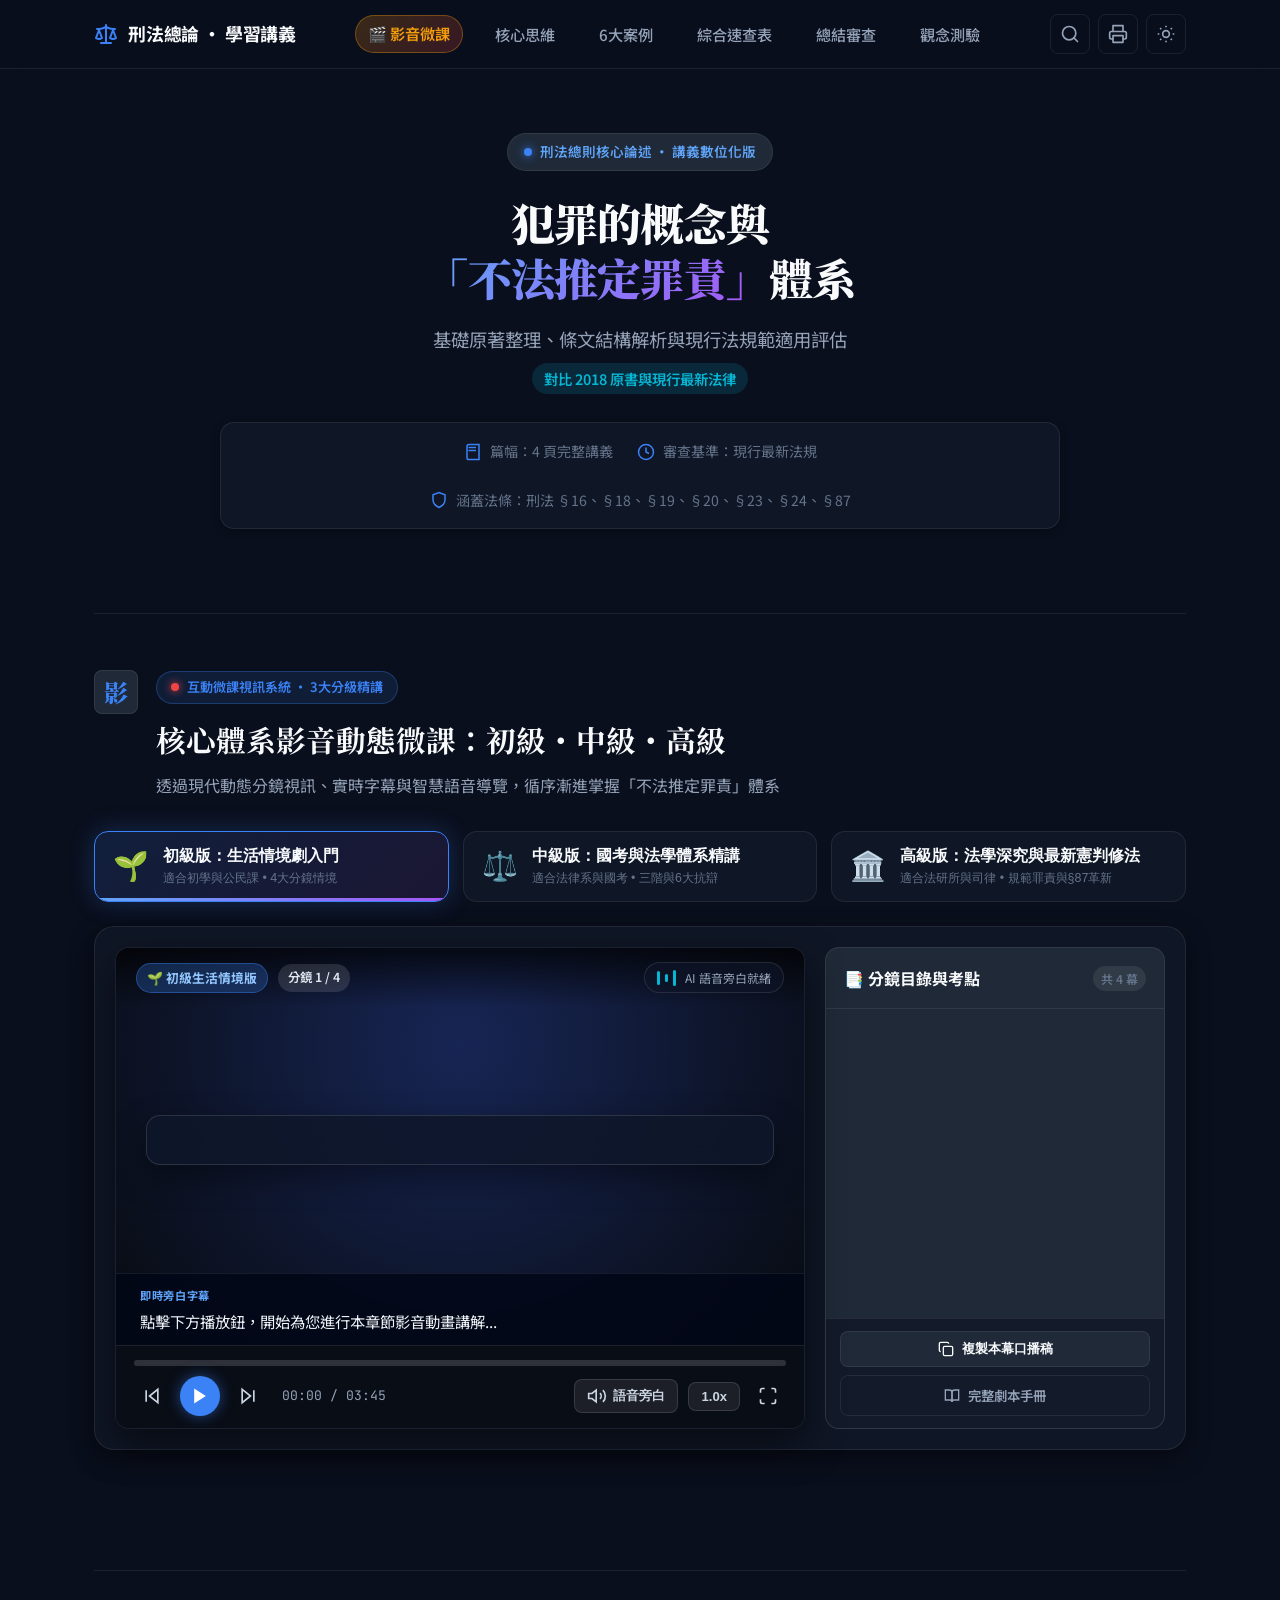
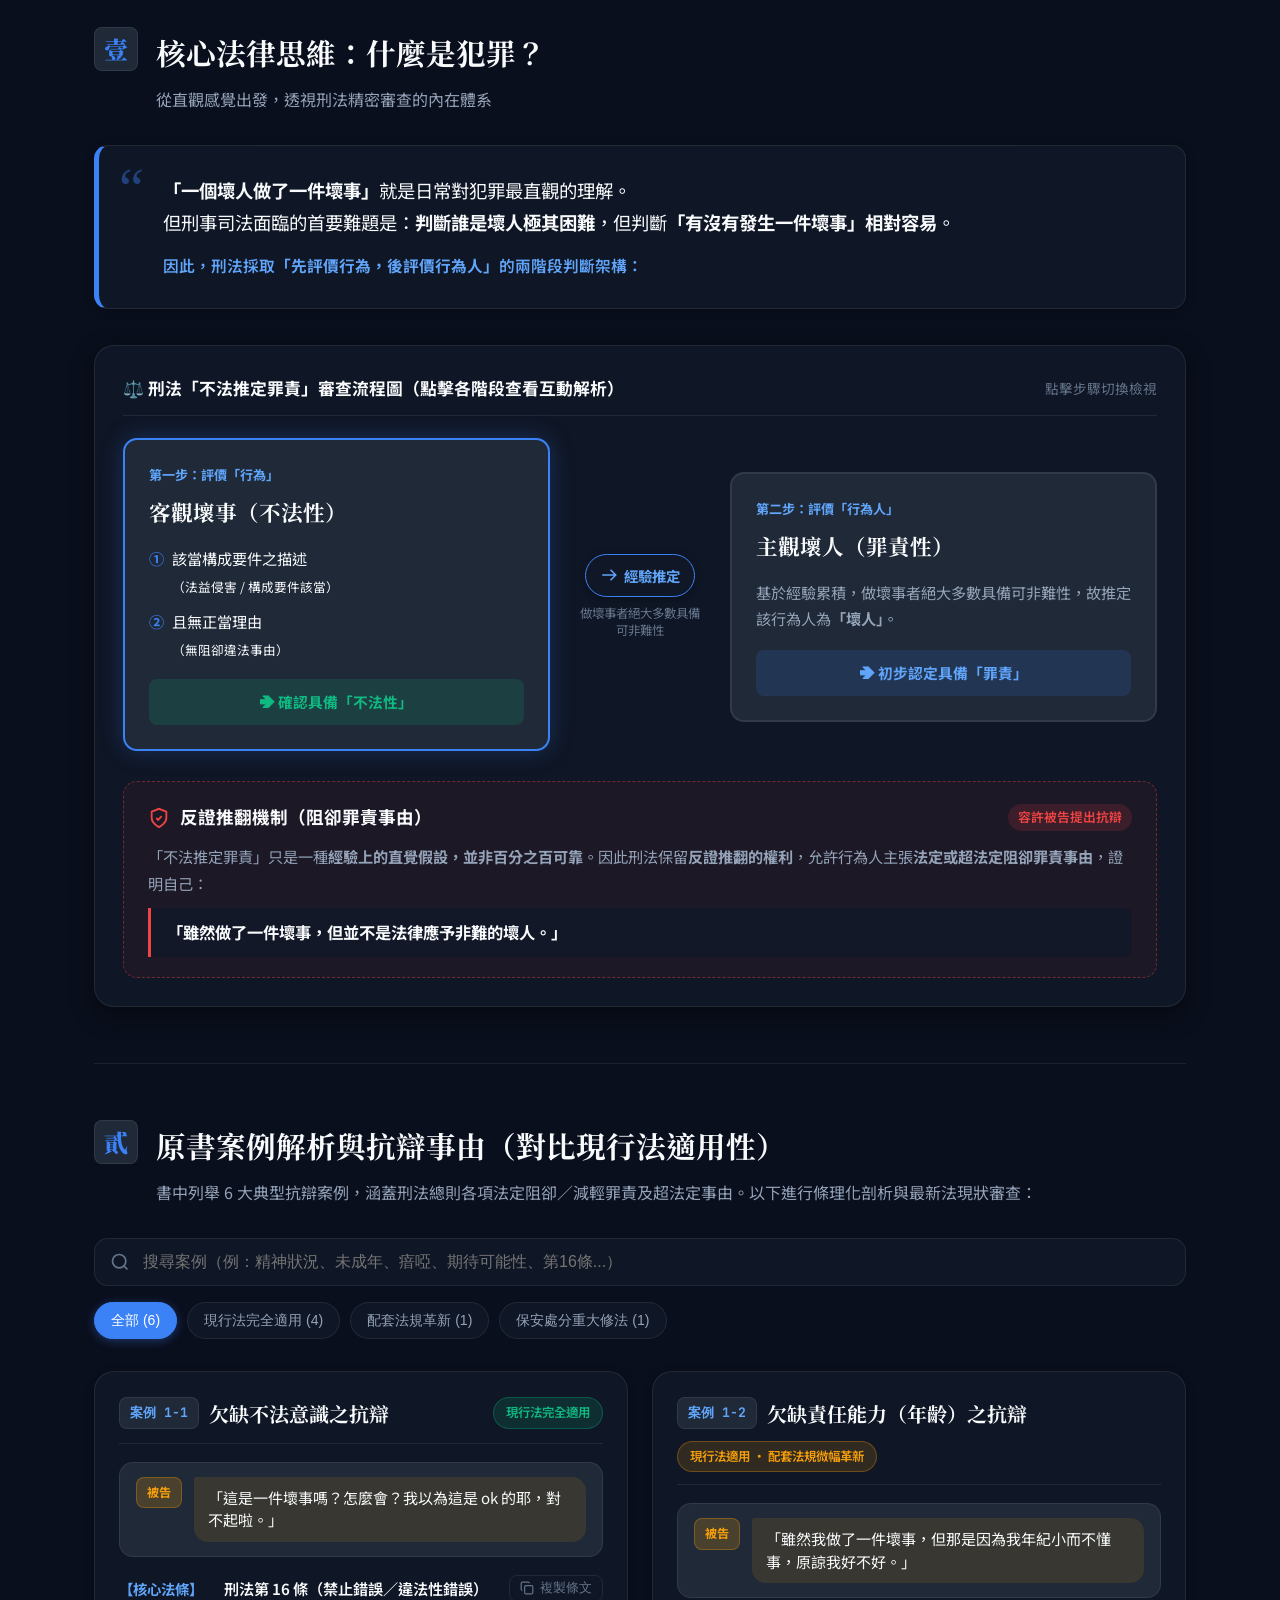
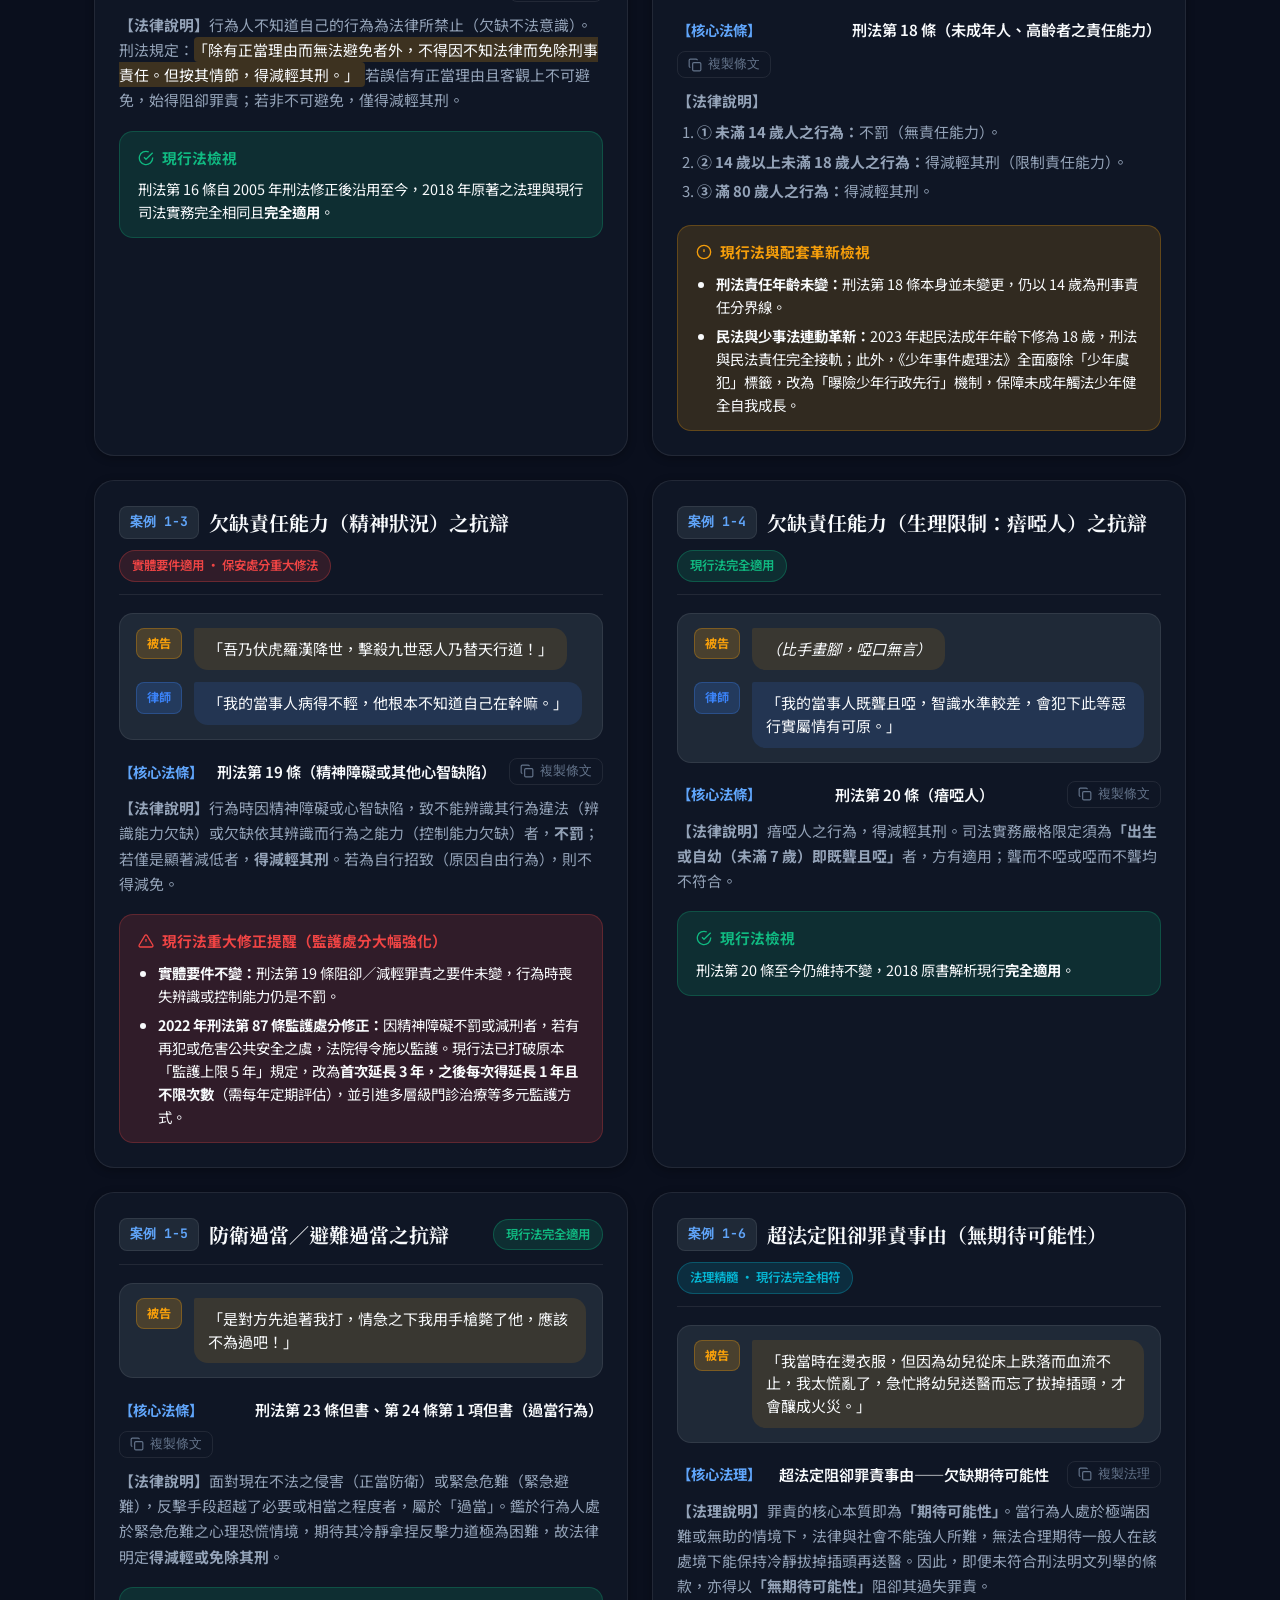
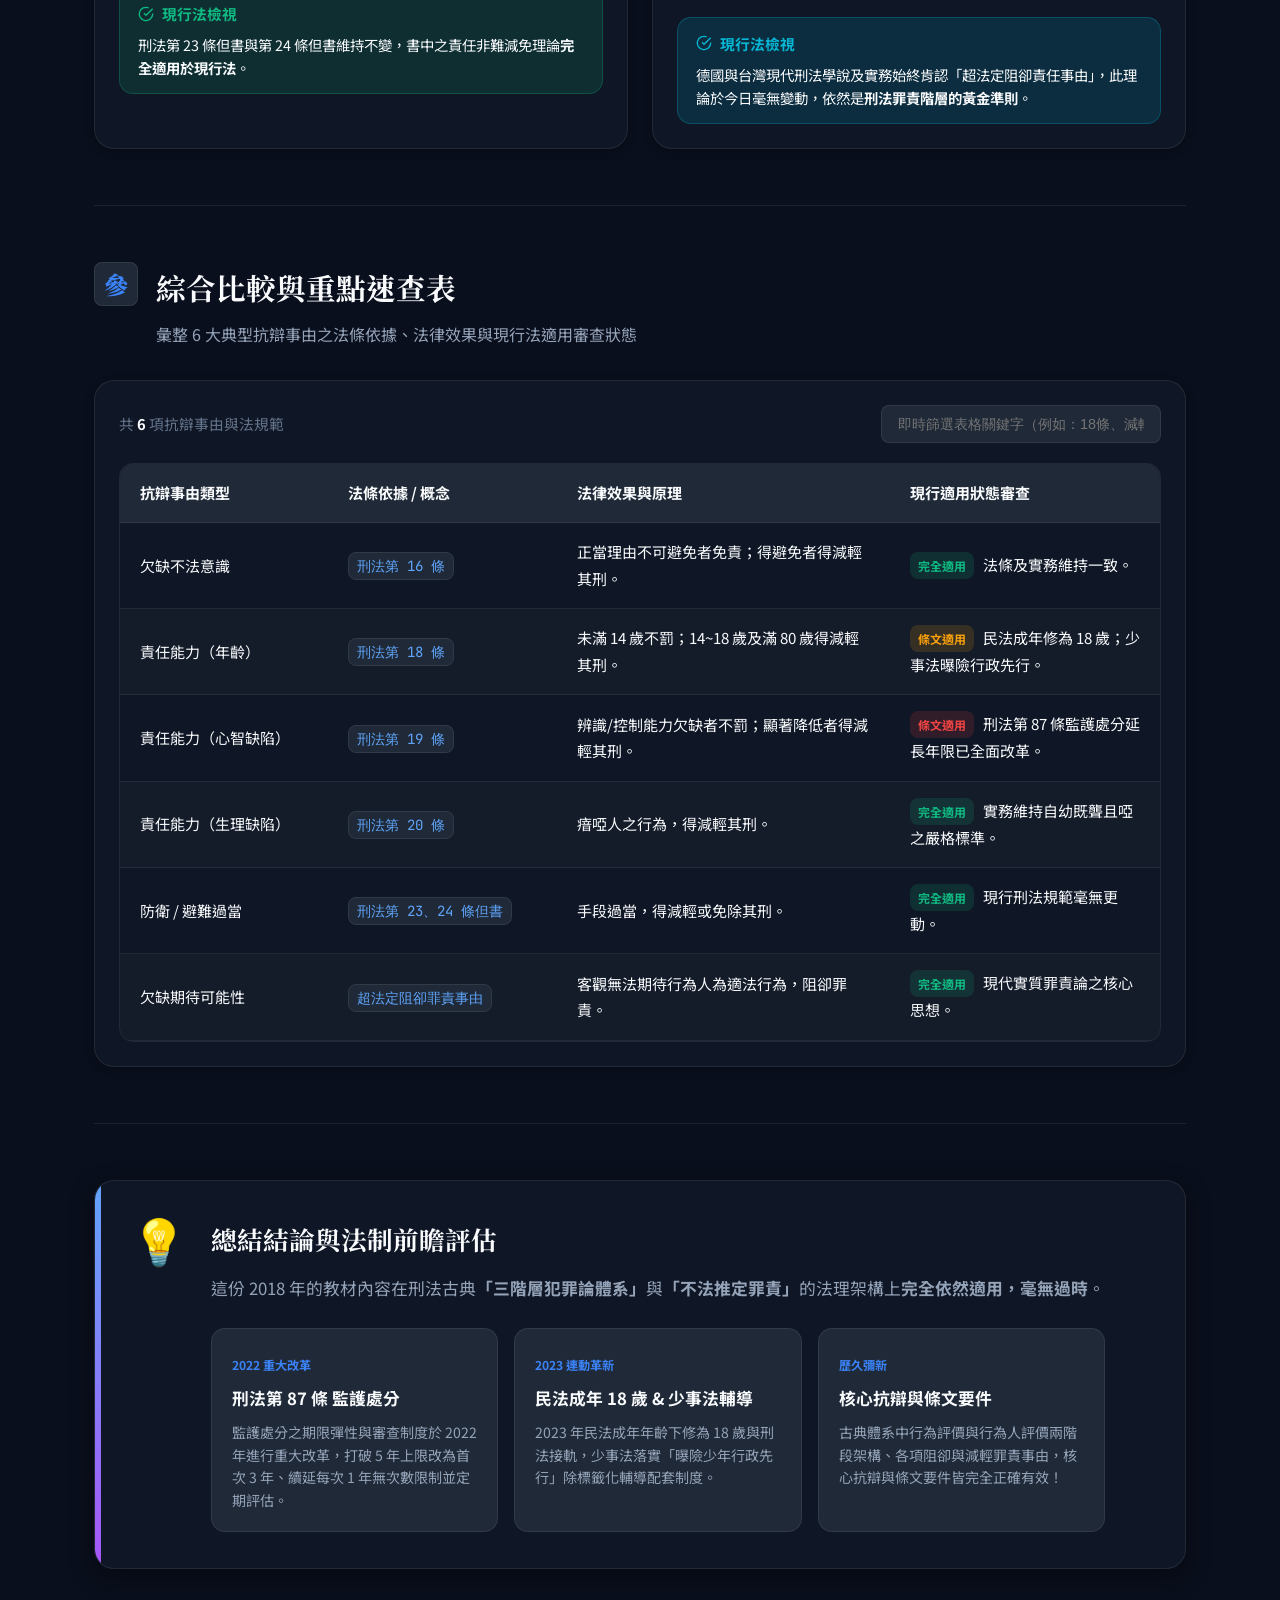
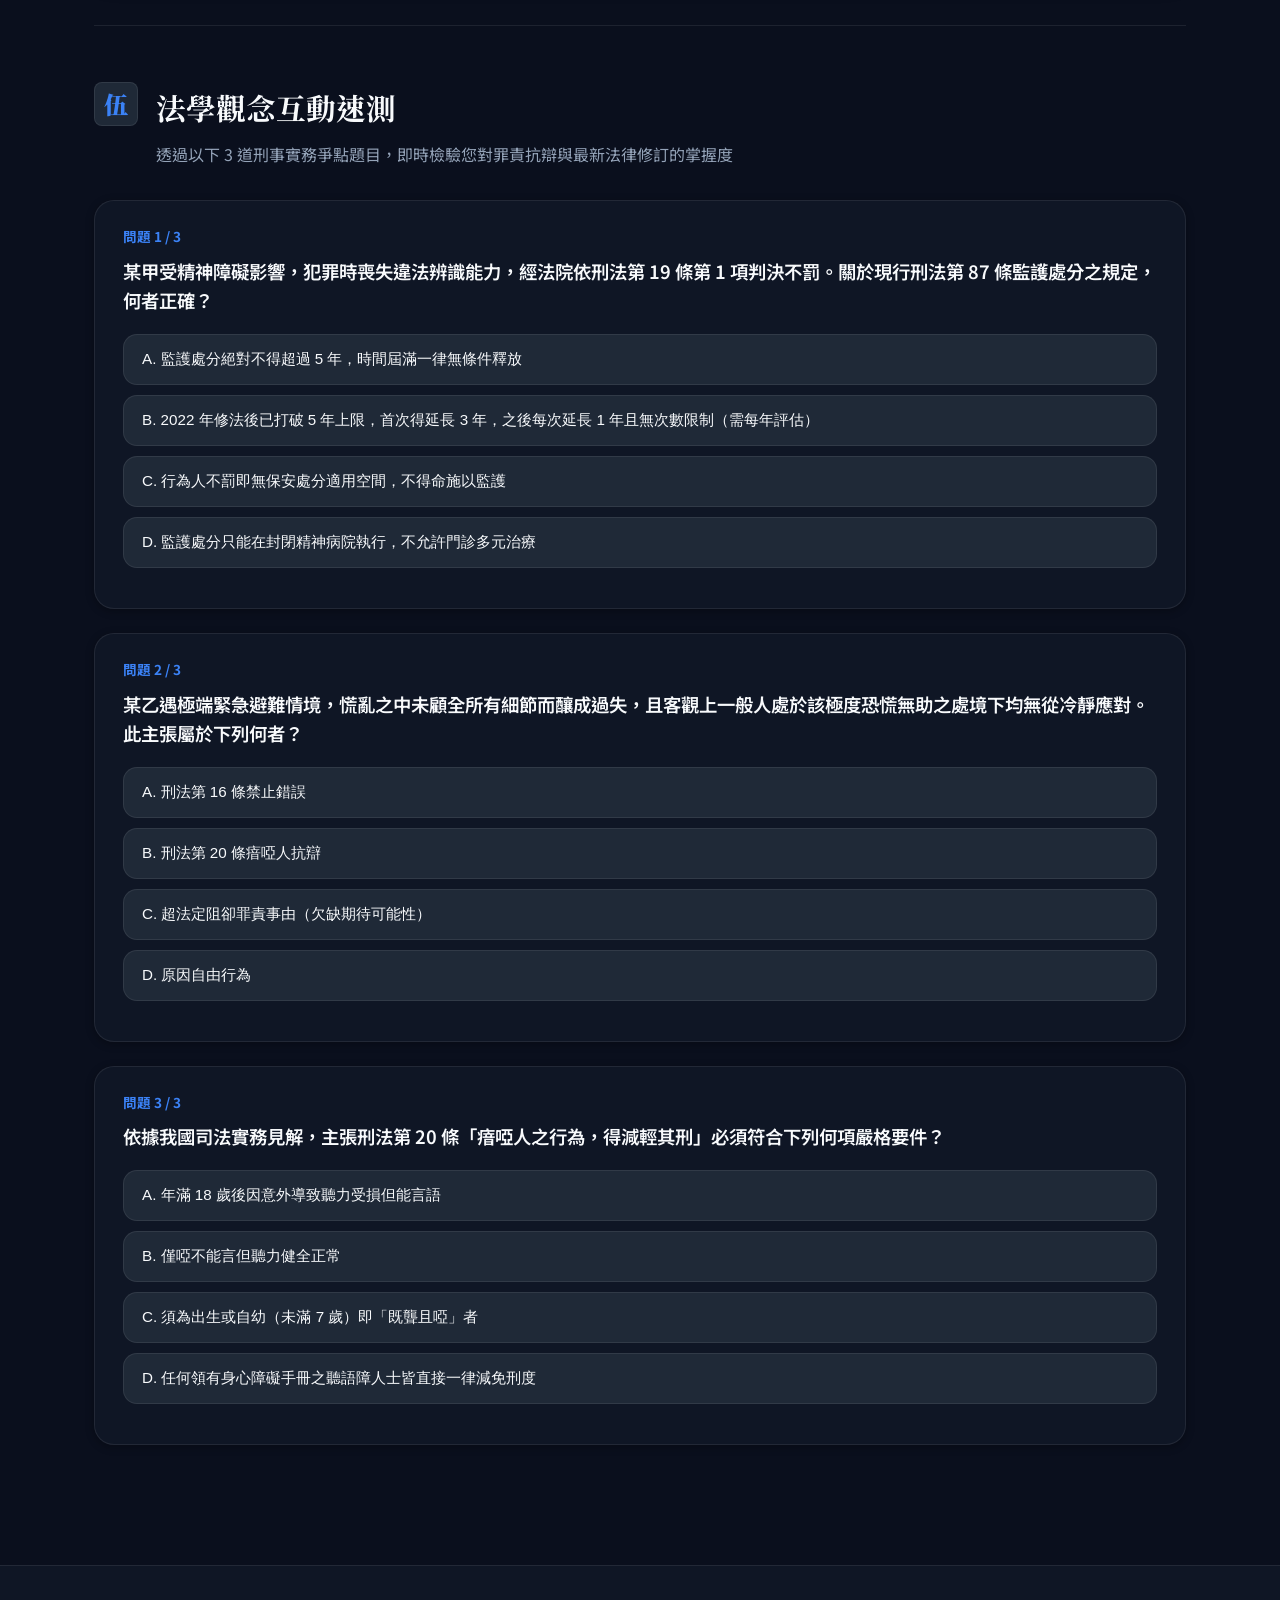
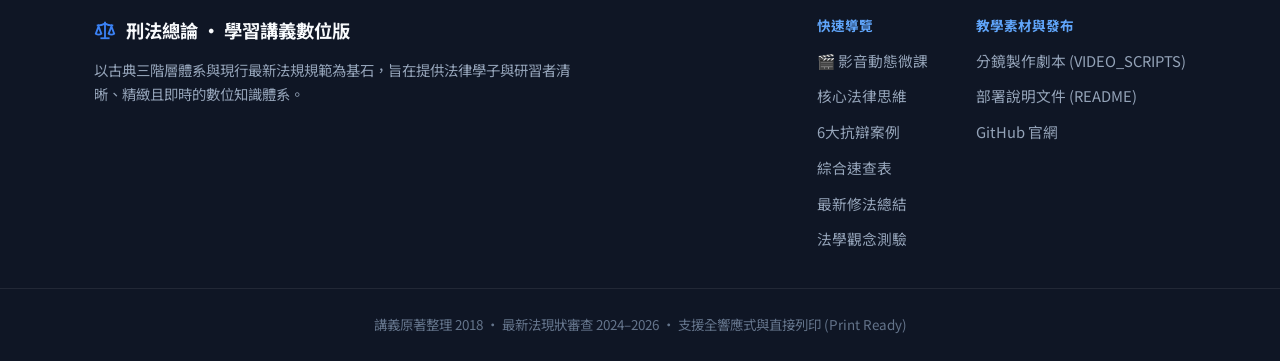
==== index.html @ 66f09d12 "v0.1.0" ====
<!DOCTYPE html>
<html lang="zh-TW" data-theme="dark">
<head>
  <meta charset="UTF-8">
  <meta name="viewport" content="width=device-width, initial-scale=1.0">
  <title>刑法總論 • 學習講義｜犯罪概念與「不法推定罪責」體系</title>
  <meta name="description" content="刑法總論學習講義：深入解析犯罪概念與「不法推定罪責」兩階段判斷體系、6大抗辯事由實例解析、刑法第16條至第20條條文剖析與2022-2023現行法最新改革檢視。">
  
  <!-- Google Fonts: Noto Serif TC (權威法學襯線) & Noto Sans TC (現代無襯線) & JetBrains Mono -->
  <link rel="preconnect" href="https://fonts.googleapis.com">
  <link rel="preconnect" href="https://fonts.gstatic.com" crossorigin>
  <link href="https://fonts.googleapis.com/css2?family=JetBrains+Mono:wght@400;600&family=Noto+Sans+TC:wght@300;400;500;600;700&family=Noto+Serif+TC:wght@600;700;900&display=swap" rel="stylesheet">
  
  <link rel="stylesheet" href="css/style.css">
</head>
<body>
  <!-- 頂部進度條 -->
  <div id="readingProgress" class="reading-progress"></div>

  <!-- 頂部固定導覽列 -->
  <header class="navbar">
    <div class="nav-container">
      <a href="#" class="brand-logo">
        <svg class="icon-scale" viewBox="0 0 24 24" fill="none" stroke="currentColor" stroke-width="2" stroke-linecap="round" stroke-linejoin="round">
          <path d="m16 16 3-8 3 8c-.87.65-1.92 1-3 1s-2.13-.35-3-1Z"/>
          <path d="m2 16 3-8 3 8c-.87.65-1.92 1-3 1s-2.13-.35-3-1Z"/>
          <path d="M7 21h10"/>
          <path d="M12 3v18"/>
          <path d="M3 7h2c2 0 5-1 7-2 2 1 5 2 7 2h2"/>
        </svg>
        <span class="brand-text">刑法總論 • 學習講義</span>
      </a>

      <nav class="nav-links">
        <a href="#section-video" class="nav-link nav-link-highlight">🎬 影音微課</a>
        <a href="#section-core" class="nav-link">核心思維</a>
        <a href="#section-cases" class="nav-link">6大案例</a>
        <a href="#section-table" class="nav-link">綜合速查表</a>
        <a href="#section-summary" class="nav-link">總結審查</a>
        <a href="#section-quiz" class="nav-link">觀念測驗</a>
      </nav>

      <div class="nav-actions">
        <!-- 搜尋觸發按鈕 -->
        <button id="searchTriggerBtn" class="btn-icon" title="搜尋抗辯事由" aria-label="搜尋">
          <svg viewBox="0 0 24 24" fill="none" stroke="currentColor" stroke-width="2" stroke-linecap="round" stroke-linejoin="round">
            <circle cx="11" cy="11" r="8"/>
            <path d="m21 21-4.3-4.3"/>
          </svg>
        </button>

        <!-- 列印按鈕 -->
        <button id="printBtn" class="btn-icon" title="列印講義 / 匯出 PDF" aria-label="列印">
          <svg viewBox="0 0 24 24" fill="none" stroke="currentColor" stroke-width="2" stroke-linecap="round" stroke-linejoin="round">
            <path d="M6 9V2h12v7"/>
            <path d="M6 18H4a2 2 0 0 1-2-2v-5a2 2 0 0 1 2-2h16a2 2 0 0 1 2 2v5a2 2 0 0 1-2 2h-2"/>
            <path d="M6 14h12v8H6z"/>
          </svg>
        </button>

        <!-- 深淺模式切換 -->
        <button id="themeToggleBtn" class="btn-icon" title="切換深色/明亮模式" aria-label="切換主題">
          <svg class="sun-icon" viewBox="0 0 24 24" fill="none" stroke="currentColor" stroke-width="2">
            <circle cx="12" cy="12" r="4"/>
            <path d="M12 2v2M12 20v2M4.93 4.93l1.41 1.41M17.66 17.66l1.41 1.41M2 12h2M20 12h2M6.34 17.66l-1.41 1.41M19.07 4.93l-1.41 1.41"/>
          </svg>
          <svg class="moon-icon" viewBox="0 0 24 24" fill="none" stroke="currentColor" stroke-width="2">
            <path d="M12 3a6 6 0 0 0 9 9 9 9 0 1 1-9-9Z"/>
          </svg>
        </button>
      </div>
    </div>
  </header>

  <!-- 主體內容 -->
  <main class="container">
    
    <!-- Hero 標題區 -->
    <section class="hero-section">
      <div class="hero-badge">
        <span class="badge-dot"></span> 刑法總則核心論述 • 講義數位化版
      </div>
      <h1 class="hero-title">犯罪的概念與<br><span class="gradient-text">「不法推定罪責」</span>體系</h1>
      <p class="hero-subtitle">
        基礎原著整理、條文結構解析與現行法規範適用評估
        <span class="tag-compare">對比 2018 原書與現行最新法律</span>
      </p>

      <div class="hero-meta-bar">
        <div class="meta-item">
          <svg viewBox="0 0 24 24" fill="none" stroke="currentColor" stroke-width="2"><path d="M4 19.5v-15A2.5 2.5 0 0 1 6.5 2H20v20H6.5a2.5 2.5 0 0 1-2.5-2.5Z"/><path d="M6 6h10M6 10h10"/></svg>
          <span>篇幅：4 頁完整講義</span>
        </div>
        <div class="meta-item">
          <svg viewBox="0 0 24 24" fill="none" stroke="currentColor" stroke-width="2"><circle cx="12" cy="12" r="10"/><polyline points="12 6 12 12 16 14"/></svg>
          <span>審查基準：現行最新法規</span>
        </div>
        <div class="meta-item">
          <svg viewBox="0 0 24 24" fill="none" stroke="currentColor" stroke-width="2"><path d="M12 22s8-4 8-10V5l-8-3-8 3v7c0 6 8 10 8 10z"/></svg>
          <span>涵蓋法條：刑法 §16、§18、§19、§20、§23、§24、§87</span>
        </div>
      </div>
    </section>

    <!-- 影音講解微課：互動動態播放器（初級／中級／高級） -->
    <section id="section-video" class="content-section video-section">
      <div class="section-header">
        <div class="section-number">影</div>
        <div>
          <div class="video-section-badge">
            <span class="live-dot"></span> 互動微課視訊系統 • 3大分級精講
          </div>
          <h2 class="section-title">核心體系影音動態微課：初級・中級・高級</h2>
          <p class="section-desc">透過現代動態分鏡視訊、實時字幕與智慧語音導覽，循序漸進掌握「不法推定罪責」體系</p>
        </div>
      </div>

      <!-- 級別切換選項卡 (Level Selector Tabs) -->
      <div class="video-level-tabs" role="tablist">
        <button class="level-tab active" data-level="beginner" role="tab" aria-selected="true">
          <span class="tab-icon">🌱</span>
          <span class="tab-info">
            <span class="tab-title">初級版：生活情境劇入門</span>
            <span class="tab-meta">適合初學與公民課 • 4大分鏡情境</span>
          </span>
        </button>
        <button class="level-tab" data-level="intermediate" role="tab" aria-selected="false">
          <span class="tab-icon">⚖️</span>
          <span class="tab-info">
            <span class="tab-title">中級版：國考與法學體系精講</span>
            <span class="tab-meta">適合法律系與國考 • 三階與6大抗辯</span>
          </span>
        </button>
        <button class="level-tab" data-level="advanced" role="tab" aria-selected="false">
          <span class="tab-icon">🏛️</span>
          <span class="tab-info">
            <span class="tab-title">高級版：法學深究與最新憲判修法</span>
            <span class="tab-meta">適合法研所與司律 • 規範罪責與§87革新</span>
          </span>
        </button>
      </div>

      <!-- 播放器主容器 -->
      <div class="video-player-container" id="videoPlayerContainer">
        <!-- 左側：動態視訊舞台 (16:9 Stage) -->
        <div class="video-screen-wrapper">
          <div class="video-screen" id="videoScreen">
            <!-- 頂部資訊列 (Stage Header) -->
            <div class="stage-header">
              <div class="stage-tag-group">
                <span class="stage-badge-level" id="stageLevelBadge">🌱 初級生活情境版</span>
                <span class="stage-badge-chap" id="stageChapBadge">分鏡 1 / 4</span>
              </div>
              <div class="stage-voice-indicator" id="voiceIndicator" title="語音導覽狀態">
                <span class="sound-wave"></span>
                <span class="sound-wave"></span>
                <span class="sound-wave"></span>
                <span class="sound-text">AI 語音旁白就緒</span>
              </div>
            </div>

            <!-- 中央動態畫布 (Motion Canvas & Graphic Cards) -->
            <div class="stage-canvas" id="stageCanvas">
              <!-- 動態分鏡卡片 (由 JS 依章節即時注入與切換動畫) -->
              <div class="motion-card" id="motionCard">
                <!-- 動態注入內容 -->
              </div>
            </div>

            <!-- 字幕浮動面板 (Subtitles Overlay) -->
            <div class="subtitles-panel" id="subtitlesPanel">
              <div class="subtitle-badge">即時旁白字幕</div>
              <p class="subtitle-text" id="subtitleText">點擊下方播放鈕，開始為您進行本章節影音動畫講解...</p>
            </div>

            <!-- 底部播放控制列 (Player Control Bar) -->
            <div class="player-controls">
              <!-- 進度條 -->
              <div class="progress-bar-container" id="videoProgressContainer" title="點擊跳轉進度">
                <div class="progress-bar-bg">
                  <div class="progress-bar-fill" id="videoProgressBar"></div>
                </div>
              </div>

              <!-- 按鈕工具列 -->
              <div class="control-buttons-row">
                <div class="ctrl-group-left">
                  <!-- 上一幕 -->
                  <button class="ctrl-btn" id="prevSlideBtn" title="上一分鏡 (←)" aria-label="上一分鏡">
                    <svg viewBox="0 0 24 24" fill="none" stroke="currentColor" stroke-width="2"><polygon points="19 20 9 12 19 4 19 20"/><line x1="5" y1="19" x2="5" y2="5"/></svg>
                  </button>
                  <!-- 播放/暫停主按鈕 -->
                  <button class="ctrl-btn btn-play" id="playToggleBtn" title="播放 / 暫停 (空白鍵)" aria-label="播放">
                    <svg class="icon-play" viewBox="0 0 24 24" fill="currentColor"><polygon points="5 3 19 12 5 21 5 3"/></svg>
                    <svg class="icon-pause" viewBox="0 0 24 24" fill="currentColor" style="display:none;"><rect x="6" y="4" width="4" height="16"/><rect x="14" y="4" width="4" height="16"/></svg>
                  </button>
                  <!-- 下一幕 -->
                  <button class="ctrl-btn" id="nextSlideBtn" title="下一分鏡 (→)" aria-label="下一分鏡">
                    <svg viewBox="0 0 24 24" fill="none" stroke="currentColor" stroke-width="2"><polygon points="5 4 15 12 5 20 5 4"/><line x1="19" y1="5" x2="19" y2="19"/></svg>
                  </button>
                  <!-- 時間顯示 -->
                  <div class="time-display">
                    <span id="currentTime">00:00</span> / <span id="totalTime">03:45</span>
                  </div>
                </div>

                <div class="ctrl-group-right">
                  <!-- 語音朗讀開關 -->
                  <button class="ctrl-btn btn-text" id="voiceToggleBtn" title="開啟/關閉中文語音導覽朗讀">
                    <svg viewBox="0 0 24 24" fill="none" stroke="currentColor" stroke-width="2"><polygon points="11 5 6 9 2 9 2 15 6 15 11 19 11 5"/><path d="M19.07 4.93a10 10 0 0 1 0 14.14M15.54 8.46a5 5 0 0 1 0 7.07"/></svg>
                    <span class="ctrl-label">語音旁白</span>
                  </button>
                  <!-- 語速選擇 -->
                  <button class="ctrl-btn btn-text" id="speedToggleBtn" title="切換播放倍速">
                    <span id="speedLabel">1.0x</span>
                  </button>
                  <!-- 全螢幕切換 -->
                  <button class="ctrl-btn" id="fullscreenToggleBtn" title="全螢幕劇院模式" aria-label="全螢幕">
                    <svg viewBox="0 0 24 24" fill="none" stroke="currentColor" stroke-width="2"><path d="M8 3H5a2 2 0 0 0-2 2v3m18 0V5a2 2 0 0 0-2-2h-3m0 18h3a2 2 0 0 0 2-2v-3M3 16v3a2 2 0 0 0 2 2h3"/></svg>
                  </button>
                </div>
              </div>
            </div>
          </div>
        </div>

        <!-- 右側：分鏡章節目錄與逐字講稿 -->
        <aside class="video-sidebar">
          <div class="sidebar-header">
            <h3 class="sidebar-title">📑 分鏡目錄與考點</h3>
            <span class="sidebar-badge" id="chapCountBadge">共 4 幕</span>
          </div>

          <!-- 章節列表 -->
          <div class="chapters-list" id="chaptersList" role="list">
            <!-- 由 JS 自動渲染對應級別的章節卡片 -->
          </div>

          <!-- 側欄底部功能列 -->
          <div class="sidebar-footer">
            <button class="btn-sidebar-action" id="copyCurrentScriptBtn" title="複製當前分鏡逐字口播台詞">
              <svg viewBox="0 0 24 24" fill="none" stroke="currentColor" stroke-width="2"><rect width="14" height="14" x="8" y="8" rx="2" ry="2"/><path d="M4 16c-1.1 0-2-.9-2-2V4c0-1.1.9-2 2-2h10c1.1 0 2 .9 2 2"/></svg>
              <span>複製本幕口播稿</span>
            </button>
            <a href="VIDEO_SCRIPTS.md" target="_blank" class="btn-sidebar-action secondary" title="在新視窗開啟完整分鏡製作劇本手冊">
              <svg viewBox="0 0 24 24" fill="none" stroke="currentColor" stroke-width="2"><path d="M2 3h6a4 4 0 0 1 4 4v14a3 3 0 0 0-3-3H2z"/><path d="M22 3h-6a4 4 0 0 0-4 4v14a3 3 0 0 1 3-3h7z"/></svg>
              <span>完整劇本手冊</span>
            </a>
          </div>
        </aside>
      </div>
    </section>

    <!-- 壹、核心法律思維 -->
    <section id="section-core" class="content-section">
      <div class="section-header">
        <div class="section-number">壹</div>
        <div>
          <h2 class="section-title">核心法律思維：什麼是犯罪？</h2>
          <p class="section-desc">從直觀感覺出發，透視刑法精密審查的內在體系</p>
        </div>
      </div>

      <!-- 直觀引言卡片 -->
      <div class="quote-card">
        <div class="quote-icon">“</div>
        <p class="quote-content">
          <strong>「一個壞人做了一件壞事」</strong>就是日常對犯罪最直觀的理解。<br>
          但刑事司法面臨的首要難題是：<strong>判斷誰是壞人極其困難</strong>，但判斷<strong>「有沒有發生一件壞事」相對容易</strong>。
        </p>
        <div class="quote-footer">
          因此，刑法採取<strong>「先評價行為，後評價行為人」</strong>的兩階段判斷架構：
        </div>
      </div>

      <!-- 兩階段判斷體系：互動流程圖 -->
      <div class="flowchart-wrapper">
        <div class="flowchart-title-bar">
          <span class="flowchart-title">⚖️ 刑法「不法推定罪責」審查流程圖（點擊各階段查看互動解析）</span>
          <span class="flowchart-hint">點擊步驟切換檢視</span>
        </div>

        <div class="flowchart-grid">
          <!-- 步驟一：評價行為 -->
          <div class="flow-card active" data-step="1" id="flowStep1">
            <div class="flow-step-tag">第一步：評價「行為」</div>
            <h3 class="flow-step-title">客觀壞事（不法性）</h3>
            <ul class="flow-step-list">
              <li>
                <span class="num-badge">①</span>
                <span>該當構成要件之描述<br><small class="text-muted">（法益侵害 / 構成要件該當）</small></span>
              </li>
              <li>
                <span class="num-badge">②</span>
                <span>且無正當理由<br><small class="text-muted">（無阻卻違法事由）</small></span>
              </li>
            </ul>
            <div class="flow-result-box positive">
              ➔ 確認具備「不法性」
            </div>
          </div>

          <!-- 推定橋樑 -->
          <div class="flow-connector">
            <div class="connector-line"></div>
            <div class="connector-badge">
              <svg viewBox="0 0 24 24" fill="none" stroke="currentColor" stroke-width="2"><path d="m14 5 7 7-7 7M3 12h18"/></svg>
              <span>經驗推定</span>
            </div>
            <div class="connector-caption">
              做壞事者絕大多數具備可非難性
            </div>
          </div>

          <!-- 步驟二：評價行為人 -->
          <div class="flow-card" data-step="2" id="flowStep2">
            <div class="flow-step-tag">第二步：評價「行為人」</div>
            <h3 class="flow-step-title">主觀壞人（罪責性）</h3>
            <div class="flow-body-text">
              基於經驗累積，做壞事者絕大多數具備可非難性，故推定該行為人為<strong>「壞人」</strong>。
            </div>
            <div class="flow-result-box neutral">
              ➔ 初步認定具備「罪責」
            </div>
          </div>
        </div>

        <!-- 反證推翻機制 -->
        <div class="rebuttal-box" id="rebuttalBox">
          <div class="rebuttal-header">
            <svg class="icon-shield" viewBox="0 0 24 24" fill="none" stroke="currentColor" stroke-width="2">
              <path d="M12 22s8-4 8-10V5l-8-3-8 3v7c0 6 8 10 8 10z"/>
              <path d="m9 12 2 2 4-4"/>
            </svg>
            <span class="rebuttal-title">反證推翻機制（阻卻罪責事由）</span>
            <span class="badge-status-rebuttal">容許被告提出抗辯</span>
          </div>
          <p class="rebuttal-desc">
            「不法推定罪責」只是一種<strong>經驗上的直覺假設，並非百分之百可靠</strong>。因此刑法保留<strong>反證推翻的權利</strong>，允許行為人主張<strong>法定或超法定阻卻罪責事由</strong>，證明自己：
          </p>
          <div class="rebuttal-highlight">
            「雖然做了一件壞事，但並不是法律應予非難的壞人。」
          </div>
        </div>
      </div>
    </section>

    <!-- 貳、原書案例解析與抗辯事由 -->
    <section id="section-cases" class="content-section">
      <div class="section-header">
        <div class="section-number">貳</div>
        <div>
          <h2 class="section-title">原書案例解析與抗辯事由（對比現行法適用性）</h2>
          <p class="section-desc">書中列舉 6 大典型抗辯案例，涵蓋刑法總則各項法定阻卻／減輕罪責及超法定事由。以下進行條理化剖析與最新法現狀審查：</p>
        </div>
      </div>

      <!-- 案例快速過濾列 -->
      <div class="filter-toolbar">
        <div class="search-box">
          <svg class="search-icon" viewBox="0 0 24 24" fill="none" stroke="currentColor" stroke-width="2">
            <circle cx="11" cy="11" r="8"/><path d="m21 21-4.3-4.3"/>
          </svg>
          <input type="text" id="caseSearchInput" placeholder="搜尋案例（例：精神狀況、未成年、瘖啞、期待可能性、第16條...）" aria-label="搜尋案例">
          <button id="clearSearchBtn" class="clear-btn" style="display:none;">&times;</button>
        </div>
        <div class="filter-chips">
          <button class="chip active" data-filter="all">全部 (6)</button>
          <button class="chip" data-filter="applicable">現行法完全適用 (4)</button>
          <button class="chip" data-filter="updated">配套法規革新 (1)</button>
          <button class="chip" data-filter="major">保安處分重大修法 (1)</button>
        </div>
      </div>

      <!-- 6 大案例卡片清單 -->
      <div class="cases-grid" id="casesGrid">

        <!-- 案例 1-1 -->
        <article class="case-card" data-category="applicable" id="case-1">
          <div class="case-card-header">
            <div class="case-number-badge">案例 1-1</div>
            <h3 class="case-title">欠缺不法意識之抗辯</h3>
            <span class="status-pill pill-green">現行法完全適用</span>
          </div>

          <!-- 對話情境 -->
          <div class="dialogue-box">
            <div class="dialogue-row">
              <div class="avatar defendant">被告</div>
              <div class="bubble defendant-bubble">
                「這是一件壞事嗎？怎麼會？我以為這是 ok 的耶，對不起啦。」
              </div>
            </div>
          </div>

          <!-- 核心法條 -->
          <div class="article-box">
            <div class="article-header">
              <span class="article-tag">【核心法條】</span>
              <span class="article-name">刑法第 16 條（禁止錯誤／違法性錯誤）</span>
              <button class="copy-btn" data-copy="刑法第16條：除有正當理由而無法避免者外，不得因不知法律而免除刑事責任。但按其情節，得減輕其刑。" title="複製法條內容">
                <svg viewBox="0 0 24 24" fill="none" stroke="currentColor" stroke-width="2"><rect width="14" height="14" x="8" y="8" rx="2" ry="2"/><path d="M4 16c-1.1 0-2-.9-2-2V4c0-1.1.9-2 2-2h10c1.1 0 2 .9 2 2"/></svg>
                <span>複製條文</span>
              </button>
            </div>
            <div class="article-desc">
              <strong>【法律說明】</strong>行為人不知道自己的行為為法律所禁止（欠缺不法意識）。刑法規定：<mark class="highlight-text">「除有正當理由而無法避免者外，不得因不知法律而免除刑事責任。但按其情節，得減輕其刑。」</mark>若誤信有正當理由且客觀上不可避免，始得阻卻罪責；若非不可避免，僅得減輕其刑。
            </div>
          </div>

          <!-- 現行法檢視 -->
          <div class="review-box review-green">
            <div class="review-title">
              <svg viewBox="0 0 24 24" fill="none" stroke="currentColor" stroke-width="2"><path d="M22 11.08V12a10 10 0 1 1-5.93-9.14"/><polyline points="22 4 12 14.01 9 11.01"/></svg>
              現行法檢視
            </div>
            <p>刑法第 16 條自 2005 年刑法修正後沿用至今，2018 年原著之法理與現行司法實務完全相同且<strong>完全適用</strong>。</p>
          </div>
        </article>

        <!-- 案例 1-2 -->
        <article class="case-card" data-category="updated" id="case-2">
          <div class="case-card-header">
            <div class="case-number-badge">案例 1-2</div>
            <h3 class="case-title">欠缺責任能力（年齡）之抗辯</h3>
            <span class="status-pill pill-amber">現行法適用 • 配套法規微幅革新</span>
          </div>

          <!-- 對話情境 -->
          <div class="dialogue-box">
            <div class="dialogue-row">
              <div class="avatar defendant">被告</div>
              <div class="bubble defendant-bubble">
                「雖然我做了一件壞事，但那是因為我年紀小而不懂事，原諒我好不好。」
              </div>
            </div>
          </div>

          <!-- 核心法條 -->
          <div class="article-box">
            <div class="article-header">
              <span class="article-tag">【核心法條】</span>
              <span class="article-name">刑法第 18 條（未成年人、高齡者之責任能力）</span>
              <button class="copy-btn" data-copy="刑法第18條：未滿十四歲人之行為，不罰。十四歲以上未滿十八歲人之行為，得減輕其刑。滿八十歲人之行為，得減輕其刑。" title="複製法條內容">
                <svg viewBox="0 0 24 24" fill="none" stroke="currentColor" stroke-width="2"><rect width="14" height="14" x="8" y="8" rx="2" ry="2"/><path d="M4 16c-1.1 0-2-.9-2-2V4c0-1.1.9-2 2-2h10c1.1 0 2 .9 2 2"/></svg>
                <span>複製條文</span>
              </button>
            </div>
            <div class="article-desc">
              <strong>【法律說明】</strong>
              <ol class="rule-list">
                <li><strong>① 未滿 14 歲人之行為：</strong>不罰（無責任能力）。</li>
                <li><strong>② 14 歲以上未滿 18 歲人之行為：</strong>得減輕其刑（限制責任能力）。</li>
                <li><strong>③ 滿 80 歲人之行為：</strong>得減輕其刑。</li>
              </ol>
            </div>
          </div>

          <!-- 現行法與配套革新檢視 -->
          <div class="review-box review-amber">
            <div class="review-title">
              <svg viewBox="0 0 24 24" fill="none" stroke="currentColor" stroke-width="2"><circle cx="12" cy="12" r="10"/><line x1="12" y1="8" x2="12" y2="12"/><line x1="12" y1="16" x2="12.01" y2="16"/></svg>
              現行法與配套革新檢視
            </div>
            <ul class="review-bullet-list">
              <li><strong>刑法責任年齡未變：</strong>刑法第 18 條本身並未變更，仍以 14 歲為刑事責任分界線。</li>
              <li><strong>民法與少事法連動革新：</strong>2023 年起民法成年年齡下修為 18 歲，刑法與民法責任完全接軌；此外，《少年事件處理法》全面廢除「少年虞犯」標籤，改為「曝險少年行政先行」機制，保障未成年觸法少年健全自我成長。</li>
            </ul>
          </div>
        </article>

        <!-- 案例 1-3 -->
        <article class="case-card" data-category="major" id="case-3">
          <div class="case-card-header">
            <div class="case-number-badge">案例 1-3</div>
            <h3 class="case-title">欠缺責任能力（精神狀況）之抗辯</h3>
            <span class="status-pill pill-red">實體要件適用 • 保安處分重大修法</span>
          </div>

          <!-- 對話情境 -->
          <div class="dialogue-box">
            <div class="dialogue-row">
              <div class="avatar defendant">被告</div>
              <div class="bubble defendant-bubble">
                「吾乃伏虎羅漢降世，擊殺九世惡人乃替天行道！」
              </div>
            </div>
            <div class="dialogue-row lawyer-row">
              <div class="avatar lawyer">律師</div>
              <div class="bubble lawyer-bubble">
                「我的當事人病得不輕，他根本不知道自己在幹嘛。」
              </div>
            </div>
          </div>

          <!-- 核心法條 -->
          <div class="article-box">
            <div class="article-header">
              <span class="article-tag">【核心法條】</span>
              <span class="article-name">刑法第 19 條（精神障礙或其他心智缺陷）</span>
              <button class="copy-btn" data-copy="刑法第19條：行為時因精神障礙或其他心智缺陷，致不能辨識其行為違法或欠缺依其辨識而行為之能力者，不罰。行為時因前項之原因，致其辨識行為違法或依其辨識而行為之能力，顯著減低者，得減輕其刑。前二項規定，於因故意或過失自行招致者，不適用之。" title="複製法條內容">
                <svg viewBox="0 0 24 24" fill="none" stroke="currentColor" stroke-width="2"><rect width="14" height="14" x="8" y="8" rx="2" ry="2"/><path d="M4 16c-1.1 0-2-.9-2-2V4c0-1.1.9-2 2-2h10c1.1 0 2 .9 2 2"/></svg>
                <span>複製條文</span>
              </button>
            </div>
            <div class="article-desc">
              <strong>【法律說明】</strong>行為時因精神障礙或心智缺陷，致不能辨識其行為違法（辨識能力欠缺）或欠缺依其辨識而行為之能力（控制能力欠缺）者，<strong>不罰</strong>；若僅是顯著減低者，<strong>得減輕其刑</strong>。若為自行招致（原因自由行為），則不得減免。
            </div>
          </div>

          <!-- 現行法重大修正提醒 -->
          <div class="review-box review-red">
            <div class="review-title">
              <svg viewBox="0 0 24 24" fill="none" stroke="currentColor" stroke-width="2"><path d="M10.29 3.86L1.82 18a2 2 0 0 0 1.71 3h16.94a2 2 0 0 0 1.71-3L13.71 3.86a2 2 0 0 0-3.42 0z"/><line x1="12" y1="9" x2="12" y2="13"/><line x1="12" y1="17" x2="12.01" y2="17"/></svg>
              現行法重大修正提醒（監護處分大幅強化）
            </div>
            <ul class="review-bullet-list">
              <li><strong>實體要件不變：</strong>刑法第 19 條阻卻／減輕罪責之要件未變，行為時喪失辨識或控制能力仍是不罰。</li>
              <li><strong>2022 年刑法第 87 條監護處分修正：</strong>因精神障礙不罰或減刑者，若有再犯或危害公共安全之虞，法院得令施以監護。現行法已打破原本「監護上限 5 年」規定，改為<strong>首次延長 3 年，之後每次得延長 1 年且不限次數</strong>（需每年定期評估），並引進多層級門診治療等多元監護方式。</li>
            </ul>
          </div>
        </article>

        <!-- 案例 1-4 -->
        <article class="case-card" data-category="applicable" id="case-4">
          <div class="case-card-header">
            <div class="case-number-badge">案例 1-4</div>
            <h3 class="case-title">欠缺責任能力（生理限制：瘖啞人）之抗辯</h3>
            <span class="status-pill pill-green">現行法完全適用</span>
          </div>

          <!-- 對話情境 -->
          <div class="dialogue-box">
            <div class="dialogue-row">
              <div class="avatar defendant">被告</div>
              <div class="bubble defendant-bubble">
                <em>（比手畫腳，啞口無言）</em>
              </div>
            </div>
            <div class="dialogue-row lawyer-row">
              <div class="avatar lawyer">律師</div>
              <div class="bubble lawyer-bubble">
                「我的當事人既聾且啞，智識水準較差，會犯下此等惡行實屬情有可原。」
              </div>
            </div>
          </div>

          <!-- 核心法條 -->
          <div class="article-box">
            <div class="article-header">
              <span class="article-tag">【核心法條】</span>
              <span class="article-name">刑法第 20 條（瘖啞人）</span>
              <button class="copy-btn" data-copy="刑法第20條：瘖啞人之行為，得減輕其刑。" title="複製法條內容">
                <svg viewBox="0 0 24 24" fill="none" stroke="currentColor" stroke-width="2"><rect width="14" height="14" x="8" y="8" rx="2" ry="2"/><path d="M4 16c-1.1 0-2-.9-2-2V4c0-1.1.9-2 2-2h10c1.1 0 2 .9 2 2"/></svg>
                <span>複製條文</span>
              </button>
            </div>
            <div class="article-desc">
              <strong>【法律說明】</strong>瘖啞人之行為，得減輕其刑。司法實務嚴格限定須為<strong>「出生或自幼（未滿 7 歲）即既聾且啞」</strong>者，方有適用；聾而不啞或啞而不聾均不符合。
            </div>
          </div>

          <!-- 現行法檢視 -->
          <div class="review-box review-green">
            <div class="review-title">
              <svg viewBox="0 0 24 24" fill="none" stroke="currentColor" stroke-width="2"><path d="M22 11.08V12a10 10 0 1 1-5.93-9.14"/><polyline points="22 4 12 14.01 9 11.01"/></svg>
              現行法檢視
            </div>
            <p>刑法第 20 條至今仍維持不變，2018 原書解析現行<strong>完全適用</strong>。</p>
          </div>
        </article>

        <!-- 案例 1-5 -->
        <article class="case-card" data-category="applicable" id="case-5">
          <div class="case-card-header">
            <div class="case-number-badge">案例 1-5</div>
            <h3 class="case-title">防衛過當／避難過當之抗辯</h3>
            <span class="status-pill pill-green">現行法完全適用</span>
          </div>

          <!-- 對話情境 -->
          <div class="dialogue-box">
            <div class="dialogue-row">
              <div class="avatar defendant">被告</div>
              <div class="bubble defendant-bubble">
                「是對方先追著我打，情急之下我用手槍斃了他，應該不為過吧！」
              </div>
            </div>
          </div>

          <!-- 核心法條 -->
          <div class="article-box">
            <div class="article-header">
              <span class="article-tag">【核心法條】</span>
              <span class="article-name">刑法第 23 條但書、第 24 條第 1 項但書（過當行為）</span>
              <button class="copy-btn" data-copy="刑法第23條但書：但防衛行為過當者，得減輕或免除其刑。刑法第24條第1項但書：但避難行為過當者，得減輕或免除其刑。" title="複製法條內容">
                <svg viewBox="0 0 24 24" fill="none" stroke="currentColor" stroke-width="2"><rect width="14" height="14" x="8" y="8" rx="2" ry="2"/><path d="M4 16c-1.1 0-2-.9-2-2V4c0-1.1.9-2 2-2h10c1.1 0 2 .9 2 2"/></svg>
                <span>複製條文</span>
              </button>
            </div>
            <div class="article-desc">
              <strong>【法律說明】</strong>面對現在不法之侵害（正當防衛）或緊急危難（緊急避難），反擊手段超越了必要或相當之程度者，屬於「過當」。鑑於行為人處於緊急危難之心理恐慌情境，期待其冷靜拿捏反擊力道極為困難，故法律明定<strong>得減輕或免除其刑</strong>。
            </div>
          </div>

          <!-- 現行法檢視 -->
          <div class="review-box review-green">
            <div class="review-title">
              <svg viewBox="0 0 24 24" fill="none" stroke="currentColor" stroke-width="2"><path d="M22 11.08V12a10 10 0 1 1-5.93-9.14"/><polyline points="22 4 12 14.01 9 11.01"/></svg>
              現行法檢視
            </div>
            <p>刑法第 23 條但書與第 24 條但書維持不變，書中之責任非難減免理論<strong>完全適用於現行法</strong>。</p>
          </div>
        </article>

        <!-- 案例 1-6 -->
        <article class="case-card" data-category="applicable" id="case-6">
          <div class="case-card-header">
            <div class="case-number-badge">案例 1-6</div>
            <h3 class="case-title">超法定阻卻罪責事由（無期待可能性）</h3>
            <span class="status-pill pill-cyan">法理精髓 • 現行法完全相符</span>
          </div>

          <!-- 對話情境 -->
          <div class="dialogue-box">
            <div class="dialogue-row">
              <div class="avatar defendant">被告</div>
              <div class="bubble defendant-bubble">
                「我當時在燙衣服，但因為幼兒從床上跌落而血流不止，我太慌亂了，急忙將幼兒送醫而忘了拔掉插頭，才會釀成火災。」
              </div>
            </div>
          </div>

          <!-- 核心法理 -->
          <div class="article-box">
            <div class="article-header">
              <span class="article-tag">【核心法理】</span>
              <span class="article-name">超法定阻卻罪責事由——欠缺期待可能性</span>
              <button class="copy-btn" data-copy="超法定阻卻罪責事由：欠缺期待可能性。行為人處於極端困難或無助之情境，法律不強人所難，無法期待一般人在該處境下能為適法行為，阻卻其罪責。" title="複製法理要旨">
                <svg viewBox="0 0 24 24" fill="none" stroke="currentColor" stroke-width="2"><rect width="14" height="14" x="8" y="8" rx="2" ry="2"/><path d="M4 16c-1.1 0-2-.9-2-2V4c0-1.1.9-2 2-2h10c1.1 0 2 .9 2 2"/></svg>
                <span>複製法理</span>
              </button>
            </div>
            <div class="article-desc">
              <strong>【法理說明】</strong>罪責的核心本質即為<strong>「期待可能性」</strong>。當行為人處於極端困難或無助的情境下，法律與社會不能強人所難，無法合理期待一般人在該處境下能保持冷靜拔掉插頭再送醫。因此，即便未符合刑法明文列舉的條款，亦得以<strong>「無期待可能性」</strong>阻卻其過失罪責。
            </div>
          </div>

          <!-- 現行法檢視 -->
          <div class="review-box review-cyan">
            <div class="review-title">
              <svg viewBox="0 0 24 24" fill="none" stroke="currentColor" stroke-width="2"><path d="M22 11.08V12a10 10 0 1 1-5.93-9.14"/><polyline points="22 4 12 14.01 9 11.01"/></svg>
              現行法檢視
            </div>
            <p>德國與台灣現代刑法學說及實務始終肯認「超法定阻卻責任事由」，此理論於今日毫無變動，依然是<strong>刑法罪責階層的黃金準則</strong>。</p>
          </div>
        </article>

      </div>
    </section>

    <!-- 參、綜合比較與重點速查表 -->
    <section id="section-table" class="content-section">
      <div class="section-header">
        <div class="section-number">參</div>
        <div>
          <h2 class="section-title">綜合比較與重點速查表</h2>
          <p class="section-desc">彙整 6 大典型抗辯事由之法條依據、法律效果與現行法適用審查狀態</p>
        </div>
      </div>

      <div class="table-card">
        <div class="table-toolbar">
          <div class="table-info">
            共 <strong id="tableCount">6</strong> 項抗辯事由與法規範
          </div>
          <div class="table-filter-input-wrap">
            <input type="text" id="tableFilterInput" placeholder="即時篩選表格關鍵字（例如：18條、減輕、不罰、完全適用）..." aria-label="篩選表格">
          </div>
        </div>

        <div class="table-responsive">
          <table class="law-table" id="lawTable">
            <thead>
              <tr>
                <th scope="col" style="width: 20%;">抗辯事由類型</th>
                <th scope="col" style="width: 22%;">法條依據 / 概念</th>
                <th scope="col" style="width: 32%;">法律效果與原理</th>
                <th scope="col" style="width: 26%;">現行適用狀態審查</th>
              </tr>
            </thead>
            <tbody>
              <tr>
                <td class="fw-bold">欠缺不法意識</td>
                <td><span class="code-badge">刑法第 16 條</span></td>
                <td>正當理由不可避免者免責；得避免者得減輕其刑。</td>
                <td><span class="table-tag tag-green">完全適用</span> 法條及實務維持一致。</td>
              </tr>
              <tr>
                <td class="fw-bold">責任能力（年齡）</td>
                <td><span class="code-badge">刑法第 18 條</span></td>
                <td>未滿 14 歲不罰；14~18 歲及滿 80 歲得減輕其刑。</td>
                <td><span class="table-tag tag-amber">條文適用</span> 民法成年修為 18 歲；少事法曝險行政先行。</td>
              </tr>
              <tr>
                <td class="fw-bold">責任能力（心智缺陷）</td>
                <td><span class="code-badge">刑法第 19 條</span></td>
                <td>辨識/控制能力欠缺者不罰；顯著降低者得減輕其刑。</td>
                <td><span class="table-tag tag-red">條文適用</span> 刑法第 87 條監護處分延長年限已全面改革。</td>
              </tr>
              <tr>
                <td class="fw-bold">責任能力（生理缺陷）</td>
                <td><span class="code-badge">刑法第 20 條</span></td>
                <td>瘖啞人之行為，得減輕其刑。</td>
                <td><span class="table-tag tag-green">完全適用</span> 實務維持自幼既聾且啞之嚴格標準。</td>
              </tr>
              <tr>
                <td class="fw-bold">防衛 / 避難過當</td>
                <td><span class="code-badge">刑法第 23、24 條但書</span></td>
                <td>手段過當，得減輕或免除其刑。</td>
                <td><span class="table-tag tag-green">完全適用</span> 現行刑法規範毫無更動。</td>
              </tr>
              <tr>
                <td class="fw-bold">欠缺期待可能性</td>
                <td><span class="code-badge">超法定阻卻罪責事由</span></td>
                <td>客觀無法期待行為人為適法行為，阻卻罪責。</td>
                <td><span class="table-tag tag-green">完全適用</span> 現代實質罪責論之核心思想。</td>
              </tr>
            </tbody>
          </table>
        </div>
      </div>
    </section>

    <!-- 肆、總結結論 -->
    <section id="section-summary" class="content-section">
      <div class="summary-hero-card">
        <div class="summary-icon-bulb">💡</div>
        <div class="summary-content">
          <h2 class="summary-title">總結結論與法制前瞻評估</h2>
          <p class="summary-paragraph">
            這份 2018 年的教材內容在刑法古典<strong>「三階層犯罪論體系」</strong>與<strong>「不法推定罪責」</strong>的法理架構上<strong>完全依然適用，毫無過時</strong>。
          </p>
          <div class="summary-keypoints">
            <div class="keypoint-card">
              <div class="keypoint-tag">2022 重大改革</div>
              <h4>刑法第 87 條 監護處分</h4>
              <p>監護處分之期限彈性與審查制度於 2022 年進行重大改革，打破 5 年上限改為首次 3 年、續延每次 1 年無次數限制並定期評估。</p>
            </div>
            <div class="keypoint-card">
              <div class="keypoint-tag">2023 連動革新</div>
              <h4>民法成年 18 歲 & 少事法輔導</h4>
              <p>2023 年民法成年年齡下修為 18 歲與刑法接軌，少事法落實「曝險少年行政先行」除標籤化輔導配套制度。</p>
            </div>
            <div class="keypoint-card">
              <div class="keypoint-tag">歷久彌新</div>
              <h4>核心抗辯與條文要件</h4>
              <p>古典體系中行為評價與行為人評價兩階段架構、各項阻卻與減輕罪責事由，核心抗辯與條文要件皆完全正確有效！</p>
            </div>
          </div>
        </div>
      </div>
    </section>

    <!-- 伍、法學觀念互動速測 -->
    <section id="section-quiz" class="content-section">
      <div class="section-header">
        <div class="section-number">伍</div>
        <div>
          <h2 class="section-title">法學觀念互動速測</h2>
          <p class="section-desc">透過以下 3 道刑事實務爭點題目，即時檢驗您對罪責抗辯與最新法律修訂的掌握度</p>
        </div>
      </div>

      <div class="quiz-container" id="quizContainer">
        <!-- 題目 1 -->
        <div class="quiz-card" data-quiz-id="1">
          <div class="quiz-q-num">問題 1 / 3</div>
          <h3 class="quiz-question">某甲受精神障礙影響，犯罪時喪失違法辨識能力，經法院依刑法第 19 條第 1 項判決不罰。關於現行刑法第 87 條監護處分之規定，何者正確？</h3>
          <div class="quiz-options">
            <button class="quiz-opt" data-index="0">A. 監護處分絕對不得超過 5 年，時間屆滿一律無條件釋放</button>
            <button class="quiz-opt" data-index="1" data-correct="true">B. 2022 年修法後已打破 5 年上限，首次得延長 3 年，之後每次延長 1 年且無次數限制（需每年評估）</button>
            <button class="quiz-opt" data-index="2">C. 行為人不罰即無保安處分適用空間，不得命施以監護</button>
            <button class="quiz-opt" data-index="3">D. 監護處分只能在封閉精神病院執行，不允許門診多元治療</button>
          </div>
          <div class="quiz-feedback" style="display:none;"></div>
        </div>

        <!-- 題目 2 -->
        <div class="quiz-card" data-quiz-id="2">
          <div class="quiz-q-num">問題 2 / 3</div>
          <h3 class="quiz-question">某乙遇極端緊急避難情境，慌亂之中未顧全所有細節而釀成過失，且客觀上一般人處於該極度恐慌無助之處境下均無從冷靜應對。此主張屬於下列何者？</h3>
          <div class="quiz-options">
            <button class="quiz-opt" data-index="0">A. 刑法第 16 條禁止錯誤</button>
            <button class="quiz-opt" data-index="1">B. 刑法第 20 條瘖啞人抗辯</button>
            <button class="quiz-opt" data-index="2" data-correct="true">C. 超法定阻卻罪責事由（欠缺期待可能性）</button>
            <button class="quiz-opt" data-index="3">D. 原因自由行為</button>
          </div>
          <div class="quiz-feedback" style="display:none;"></div>
        </div>

        <!-- 題目 3 -->
        <div class="quiz-card" data-quiz-id="3">
          <div class="quiz-q-num">問題 3 / 3</div>
          <h3 class="quiz-question">依據我國司法實務見解，主張刑法第 20 條「瘖啞人之行為，得減輕其刑」必須符合下列何項嚴格要件？</h3>
          <div class="quiz-options">
            <button class="quiz-opt" data-index="0">A. 年滿 18 歲後因意外導致聽力受損但能言語</button>
            <button class="quiz-opt" data-index="1">B. 僅啞不能言但聽力健全正常</button>
            <button class="quiz-opt" data-index="2" data-correct="true">C. 須為出生或自幼（未滿 7 歲）即「既聾且啞」者</button>
            <button class="quiz-opt" data-index="3">D. 任何領有身心障礙手冊之聽語障人士皆直接一律減免刑度</button>
          </div>
          <div class="quiz-feedback" style="display:none;"></div>
        </div>
      </div>
    </section>

  </main>

  <!-- 頁尾 -->
  <footer class="footer">
    <div class="container footer-content">
      <div class="footer-brand">
        <div class="footer-logo">
          <svg viewBox="0 0 24 24" fill="none" stroke="currentColor" stroke-width="2"><path d="m16 16 3-8 3 8c-.87.65-1.92 1-3 1s-2.13-.35-3-1Z"/><path d="m2 16 3-8 3 8c-.87.65-1.92 1-3 1s-2.13-.35-3-1Z"/><path d="M7 21h10"/><path d="M12 3v18"/><path d="M3 7h2c2 0 5-1 7-2 2 1 5 2 7 2h2"/></svg>
          <span>刑法總論 • 學習講義數位版</span>
        </div>
        <p class="footer-note">
          以古典三階層體系與現行最新法規規範為基石，旨在提供法律學子與研習者清晰、精緻且即時的數位知識體系。
        </p>
      </div>
      <div class="footer-links">
        <div class="footer-link-group">
          <span class="group-title">快速導覽</span>
          <a href="#section-video">🎬 影音動態微課</a>
          <a href="#section-core">核心法律思維</a>
          <a href="#section-cases">6大抗辯案例</a>
          <a href="#section-table">綜合速查表</a>
          <a href="#section-summary">最新修法總結</a>
          <a href="#section-quiz">法學觀念測驗</a>
        </div>
        <div class="footer-link-group">
          <span class="group-title">教學素材與發布</span>
          <a href="VIDEO_SCRIPTS.md" target="_blank">分鏡製作劇本 (VIDEO_SCRIPTS)</a>
          <a href="README.md" target="_blank">部署說明文件 (README)</a>
          <a href="https://github.com" target="_blank" rel="noopener">GitHub 官網</a>
        </div>
      </div>
    </div>
    <div class="footer-bottom">
      <div class="container">
        <span>講義原著整理 2018 • 最新法現狀審查 2024–2026 • 支援全響應式與直接列印 (Print Ready)</span>
      </div>
    </div>
  </footer>

  <!-- 浮動回頂部按鈕 -->
  <button id="backToTopBtn" class="back-to-top" title="回到頂部" aria-label="回到頂部">
    <svg viewBox="0 0 24 24" fill="none" stroke="currentColor" stroke-width="2"><path d="m18 15-6-6-6 6"/></svg>
  </button>

  <!-- 全域 Toast 提示訊息 -->
  <div id="toast" class="toast" role="alert" aria-live="assertive" aria-atomic="true"></div>

  <!-- 主邏輯 JS -->
  <script src="js/app.js"></script>
</body>
</html>
---- css/style.css ----
/* =========================================================
   刑法總論學習講義：現代法律科技設計系統 (LegalTech Design System)
   ========================================================= */

/* --- 核心色彩與變數定義 --- */
:root {
  /* 字型體系 */
  --font-serif: "Noto Serif TC", "Source Han Serif TC", "Songti SC", Georgia, serif;
  --font-sans: "Noto Sans TC", -apple-system, BlinkMacSystemFont, "Segoe UI", Roboto, sans-serif;
  --font-mono: "JetBrains Mono", Menlo, Monaco, Consolas, monospace;

  /* 主題轉場 */
  --transition-smooth: all 0.25s cubic-bezier(0.4, 0, 0.2, 1);
  --radius-sm: 8px;
  --radius-md: 14px;
  --radius-lg: 20px;
  --radius-full: 9999px;
}

/* 深色模式（預設） */
[data-theme="dark"] {
  --bg-primary: #0a0f1d;
  --bg-secondary: #111827;
  --bg-card: rgba(17, 24, 39, 0.85);
  --bg-card-elevated: #1f2937;
  --bg-bubble-def: rgba(245, 158, 11, 0.12);
  --bg-bubble-law: rgba(59, 130, 246, 0.14);
  --border-color: rgba(255, 255, 255, 0.08);
  --border-highlight: rgba(59, 130, 246, 0.35);

  --text-primary: #f8fafc;
  --text-secondary: #94a3b8;
  --text-muted: #64748b;
  --text-highlight: #60a5fa;

  --accent-primary: #3b82f6;
  --accent-primary-hover: #2563eb;
  --accent-gradient: linear-gradient(135deg, #60a5fa 0%, #a855f7 100%);

  --color-green: #10b981;
  --color-green-bg: rgba(16, 185, 129, 0.15);
  --color-amber: #f59e0b;
  --color-amber-bg: rgba(245, 158, 11, 0.15);
  --color-red: #ef4444;
  --color-red-bg: rgba(239, 68, 68, 0.15);
  --color-cyan: #06b6d4;
  --color-cyan-bg: rgba(6, 182, 212, 0.15);

  --shadow-sm: 0 2px 8px rgba(0, 0, 0, 0.3);
  --shadow-md: 0 8px 24px rgba(0, 0, 0, 0.45);
  --shadow-glow: 0 0 25px rgba(59, 130, 246, 0.25);
  --table-stripe: rgba(255, 255, 255, 0.02);
}

/* 淺色模式 */
[data-theme="light"] {
  --bg-primary: #f8fafc;
  --bg-secondary: #ffffff;
  --bg-card: #ffffff;
  --bg-card-elevated: #f1f5f9;
  --bg-bubble-def: #fef3c7;
  --bg-bubble-law: #eff6ff;
  --border-color: #e2e8f0;
  --border-highlight: #93c5fd;

  --text-primary: #0f172a;
  --text-secondary: #475569;
  --text-muted: #64748b;
  --text-highlight: #1d4ed8;

  --accent-primary: #2563eb;
  --accent-primary-hover: #1d4ed8;
  --accent-gradient: linear-gradient(135deg, #1d4ed8 0%, #7c3aed 100%);

  --color-green: #059669;
  --color-green-bg: #d1fae5;
  --color-amber: #d97706;
  --color-amber-bg: #fef3c7;
  --color-red: #dc2626;
  --color-red-bg: #fee2e2;
  --color-cyan: #0891b2;
  --color-cyan-bg: #cffafe;

  --shadow-sm: 0 1px 3px rgba(0, 0, 0, 0.06);
  --shadow-md: 0 8px 20px rgba(0, 0, 0, 0.08);
  --shadow-glow: 0 0 20px rgba(37, 99, 235, 0.15);
  --table-stripe: #f8fafc;
}

/* --- 全域基礎樣式 --- */
* {
  box-sizing: border-box;
  margin: 0;
  padding: 0;
}

html {
  scroll-behavior: smooth;
  scroll-padding-top: 80px;
}

body {
  font-family: var(--font-sans);
  background-color: var(--bg-primary);
  color: var(--text-primary);
  line-height: 1.75;
  transition: background-color 0.3s ease, color 0.3s ease;
  overflow-x: hidden;
  -webkit-font-smoothing: antialiased;
}

/* 頂部閱讀進度條 */
.reading-progress {
  position: fixed;
  top: 0;
  left: 0;
  height: 3px;
  width: 0%;
  background: var(--accent-gradient);
  z-index: 1001;
  transition: width 0.1s ease-out;
}

/* 容器版面 */
.container {
  width: 100%;
  max-width: 1140px;
  margin: 0 auto;
  padding: 0 24px;
}

/* --- 導覽列 Navbar --- */
.navbar {
  position: sticky;
  top: 0;
  z-index: 1000;
  background-color: rgba(10, 15, 29, 0.85);
  backdrop-filter: blur(14px);
  -webkit-backdrop-filter: blur(14px);
  border-bottom: 1px solid var(--border-color);
  transition: var(--transition-smooth);
}

[data-theme="light"] .navbar {
  background-color: rgba(255, 255, 255, 0.88);
}

.nav-container {
  display: flex;
  align-items: center;
  justify-content: space-between;
  height: 68px;
  max-width: 1140px;
  margin: 0 auto;
  padding: 0 24px;
}

.brand-logo {
  display: flex;
  align-items: center;
  gap: 10px;
  text-decoration: none;
  color: var(--text-primary);
  font-weight: 700;
  font-size: 1.12rem;
  letter-spacing: -0.01em;
}

.icon-scale {
  width: 24px;
  height: 24px;
  color: var(--accent-primary);
}

.nav-links {
  display: flex;
  gap: 20px;
}

.nav-link {
  text-decoration: none;
  color: var(--text-secondary);
  font-size: 0.95rem;
  font-weight: 500;
  padding: 6px 12px;
  border-radius: var(--radius-sm);
  transition: var(--transition-smooth);
}

.nav-link:hover,
.nav-link.active {
  color: var(--accent-primary);
  background-color: var(--border-color);
}

.nav-actions {
  display: flex;
  align-items: center;
  gap: 8px;
}

.btn-icon {
  display: inline-flex;
  align-items: center;
  justify-content: center;
  width: 40px;
  height: 40px;
  border-radius: var(--radius-sm);
  background: transparent;
  border: 1px solid var(--border-color);
  color: var(--text-secondary);
  cursor: pointer;
  transition: var(--transition-smooth);
}

.btn-icon svg {
  width: 20px;
  height: 20px;
}

.btn-icon:hover {
  color: var(--text-primary);
  border-color: var(--accent-primary);
  background-color: var(--bg-card-elevated);
}

/* 主題切換圖標邏輯 */
[data-theme="dark"] .sun-icon { display: block; }
[data-theme="dark"] .moon-icon { display: none; }
[data-theme="light"] .sun-icon { display: none; }
[data-theme="light"] .moon-icon { display: block; }

/* --- Hero 標題區 --- */
.hero-section {
  padding: 64px 0 44px;
  text-align: center;
  position: relative;
}

.hero-badge {
  display: inline-flex;
  align-items: center;
  gap: 8px;
  padding: 6px 16px;
  background-color: var(--bg-card-elevated);
  border: 1px solid var(--border-color);
  border-radius: var(--radius-full);
  font-size: 0.85rem;
  font-weight: 600;
  color: var(--text-highlight);
  margin-bottom: 24px;
}

.badge-dot {
  width: 8px;
  height: 8px;
  border-radius: 50%;
  background-color: var(--accent-primary);
  box-shadow: 0 0 10px var(--accent-primary);
}

.hero-title {
  font-family: var(--font-serif);
  font-size: 2.75rem;
  font-weight: 900;
  line-height: 1.25;
  letter-spacing: -0.02em;
  margin-bottom: 18px;
}

.gradient-text {
  background: var(--accent-gradient);
  -webkit-background-clip: text;
  -webkit-text-fill-color: transparent;
}

.hero-subtitle {
  font-size: 1.15rem;
  color: var(--text-secondary);
  max-width: 760px;
  margin: 0 auto 28px;
  display: flex;
  flex-direction: column;
  gap: 8px;
  align-items: center;
}

.tag-compare {
  display: inline-block;
  font-size: 0.9rem;
  padding: 3px 12px;
  background-color: var(--color-cyan-bg);
  color: var(--color-cyan);
  border-radius: var(--radius-full);
  font-weight: 600;
}

.hero-meta-bar {
  display: flex;
  justify-content: center;
  flex-wrap: wrap;
  gap: 24px;
  padding: 16px 24px;
  background-color: var(--bg-card);
  border: 1px solid var(--border-color);
  border-radius: var(--radius-md);
  box-shadow: var(--shadow-sm);
  max-width: 840px;
  margin: 0 auto;
}

.meta-item {
  display: flex;
  align-items: center;
  gap: 8px;
  font-size: 0.88rem;
  color: var(--text-muted);
}

.meta-item svg {
  width: 18px;
  height: 18px;
  color: var(--accent-primary);
}

/* --- 各大章節共通樣式 --- */
.content-section {
  padding: 56px 0;
  border-top: 1px solid var(--border-color);
}

.section-header {
  display: flex;
  align-items: flex-start;
  gap: 18px;
  margin-bottom: 32px;
}

.section-number {
  font-family: var(--font-serif);
  font-size: 1.5rem;
  font-weight: 900;
  color: var(--accent-primary);
  background: var(--bg-card-elevated);
  border: 1px solid var(--border-color);
  width: 44px;
  height: 44px;
  border-radius: var(--radius-sm);
  display: flex;
  align-items: center;
  justify-content: center;
  flex-shrink: 0;
}

.section-title {
  font-family: var(--font-serif);
  font-size: 1.85rem;
  font-weight: 700;
  color: var(--text-primary);
  margin-bottom: 6px;
}

.section-desc {
  font-size: 1rem;
  color: var(--text-secondary);
}

/* --- 壹、核心法律思維 --- */
.quote-card {
  position: relative;
  background: var(--bg-card);
  border-left: 4px solid var(--accent-primary);
  border-radius: var(--radius-md);
  padding: 28px 32px 28px 64px;
  margin-bottom: 36px;
  box-shadow: var(--shadow-sm);
  border: 1px solid var(--border-color);
  border-left-width: 5px;
  border-left-color: var(--accent-primary);
}

.quote-icon {
  position: absolute;
  top: 14px;
  left: 20px;
  font-family: Georgia, serif;
  font-size: 3.5rem;
  line-height: 1;
  color: var(--accent-primary);
  opacity: 0.4;
}

.quote-content {
  font-size: 1.15rem;
  color: var(--text-primary);
  margin-bottom: 14px;
}

.quote-footer {
  font-size: 0.98rem;
  color: var(--text-highlight);
  font-weight: 600;
}

/* 互動流程圖 */
.flowchart-wrapper {
  background: var(--bg-card);
  border: 1px solid var(--border-color);
  border-radius: var(--radius-lg);
  padding: 28px;
  box-shadow: var(--shadow-md);
}

.flowchart-title-bar {
  display: flex;
  justify-content: space-between;
  align-items: center;
  margin-bottom: 24px;
  padding-bottom: 12px;
  border-bottom: 1px solid var(--border-color);
}

.flowchart-title {
  font-weight: 700;
  font-size: 1.05rem;
  color: var(--text-primary);
}

.flowchart-hint {
  font-size: 0.85rem;
  color: var(--text-muted);
}

.flowchart-grid {
  display: grid;
  grid-template-columns: 1fr auto 1fr;
  align-items: center;
  gap: 20px;
  margin-bottom: 28px;
}

.flow-card {
  background: var(--bg-card-elevated);
  border: 2px solid var(--border-color);
  border-radius: var(--radius-md);
  padding: 24px;
  cursor: pointer;
  transition: var(--transition-smooth);
}

.flow-card:hover,
.flow-card.active {
  border-color: var(--accent-primary);
  box-shadow: var(--shadow-glow);
  transform: translateY(-2px);
}

.flow-step-tag {
  font-size: 0.82rem;
  font-weight: 700;
  text-transform: uppercase;
  color: var(--text-highlight);
  margin-bottom: 6px;
}

.flow-step-title {
  font-family: var(--font-serif);
  font-size: 1.35rem;
  font-weight: 700;
  margin-bottom: 14px;
}

.flow-step-list {
  list-style: none;
  display: flex;
  flex-direction: column;
  gap: 10px;
  margin-bottom: 18px;
}

.flow-step-list li {
  display: flex;
  align-items: flex-start;
  gap: 8px;
  font-size: 0.95rem;
}

.num-badge {
  font-weight: 700;
  color: var(--accent-primary);
  flex-shrink: 0;
}

.flow-body-text {
  font-size: 0.95rem;
  color: var(--text-secondary);
  margin-bottom: 18px;
  min-height: 52px;
}

.flow-result-box {
  padding: 10px 14px;
  border-radius: var(--radius-sm);
  font-size: 0.92rem;
  font-weight: 700;
  text-align: center;
}

.flow-result-box.positive {
  background: var(--color-green-bg);
  color: var(--color-green);
}

.flow-result-box.neutral {
  background: rgba(59, 130, 246, 0.15);
  color: var(--text-highlight);
}

/* 推定連接橋樑 */
.flow-connector {
  display: flex;
  flex-direction: column;
  align-items: center;
  justify-content: center;
  padding: 10px;
  text-align: center;
  max-width: 140px;
}

.connector-badge {
  display: flex;
  align-items: center;
  gap: 6px;
  padding: 8px 14px;
  background: var(--bg-card);
  border: 1px solid var(--accent-primary);
  border-radius: var(--radius-full);
  color: var(--text-highlight);
  font-weight: 700;
  font-size: 0.9rem;
  box-shadow: var(--shadow-sm);
  margin-bottom: 8px;
}

.connector-badge svg {
  width: 18px;
  height: 18px;
}

.connector-caption {
  font-size: 0.78rem;
  color: var(--text-muted);
  line-height: 1.4;
}

/* 反證推翻機制 */
.rebuttal-box {
  background: rgba(239, 68, 68, 0.06);
  border: 1px dashed rgba(239, 68, 68, 0.4);
  border-radius: var(--radius-md);
  padding: 20px 24px;
  transition: var(--transition-smooth);
}

[data-theme="light"] .rebuttal-box {
  background: #fff5f5;
  border-color: #fca5a5;
}

.rebuttal-header {
  display: flex;
  align-items: center;
  gap: 10px;
  margin-bottom: 10px;
}

.icon-shield {
  width: 22px;
  height: 22px;
  color: var(--color-red);
}

.rebuttal-title {
  font-weight: 700;
  font-size: 1.1rem;
  color: var(--text-primary);
}

.badge-status-rebuttal {
  font-size: 0.8rem;
  padding: 2px 10px;
  border-radius: var(--radius-full);
  background: var(--color-red-bg);
  color: var(--color-red);
  font-weight: 600;
  margin-left: auto;
}

.rebuttal-desc {
  font-size: 0.95rem;
  color: var(--text-secondary);
  margin-bottom: 12px;
}

.rebuttal-highlight {
  background: var(--bg-card);
  border-left: 3px solid var(--color-red);
  padding: 10px 16px;
  font-weight: 700;
  font-size: 1.02rem;
  color: var(--text-primary);
  border-radius: 0 var(--radius-sm) var(--radius-sm) 0;
}

/* --- 貳、案例卡片與工具列 --- */
.filter-toolbar {
  display: flex;
  flex-direction: column;
  gap: 16px;
  margin-bottom: 32px;
}

.search-box {
  position: relative;
  width: 100%;
}

.search-icon {
  position: absolute;
  top: 50%;
  left: 16px;
  transform: translateY(-50%);
  width: 20px;
  height: 20px;
  color: var(--text-muted);
}

.search-box input {
  width: 100%;
  padding: 14px 44px 14px 48px;
  background: var(--bg-card);
  border: 1px solid var(--border-color);
  border-radius: var(--radius-md);
  font-size: 1rem;
  color: var(--text-primary);
  outline: none;
  transition: var(--transition-smooth);
}

.search-box input:focus {
  border-color: var(--accent-primary);
  box-shadow: 0 0 0 3px rgba(59, 130, 246, 0.2);
}

.clear-btn {
  position: absolute;
  top: 50%;
  right: 14px;
  transform: translateY(-50%);
  background: none;
  border: none;
  font-size: 1.3rem;
  color: var(--text-muted);
  cursor: pointer;
}

.filter-chips {
  display: flex;
  flex-wrap: wrap;
  gap: 10px;
}

.chip {
  padding: 8px 16px;
  background: var(--bg-card);
  border: 1px solid var(--border-color);
  border-radius: var(--radius-full);
  font-size: 0.88rem;
  font-weight: 500;
  color: var(--text-secondary);
  cursor: pointer;
  transition: var(--transition-smooth);
}

.chip:hover {
  border-color: var(--accent-primary);
  color: var(--text-primary);
}

.chip.active {
  background: var(--accent-primary);
  color: #ffffff;
  border-color: var(--accent-primary);
  box-shadow: 0 2px 10px rgba(59, 130, 246, 0.35);
}

/* 案例卡片網格 */
.cases-grid {
  display: grid;
  grid-template-columns: repeat(auto-fit, minmax(480px, 1fr));
  gap: 24px;
}

.case-card {
  background: var(--bg-card);
  border: 1px solid var(--border-color);
  border-radius: var(--radius-lg);
  padding: 24px;
  box-shadow: var(--shadow-sm);
  display: flex;
  flex-direction: column;
  gap: 18px;
  transition: var(--transition-smooth);
  position: relative;
}

.case-card:hover {
  transform: translateY(-3px);
  border-color: var(--border-highlight);
  box-shadow: var(--shadow-md);
}

.case-card-header {
  display: flex;
  align-items: center;
  flex-wrap: wrap;
  gap: 10px;
  padding-bottom: 12px;
  border-bottom: 1px solid var(--border-color);
}

.case-number-badge {
  font-family: var(--font-mono);
  font-size: 0.82rem;
  font-weight: 700;
  background: var(--bg-card-elevated);
  padding: 4px 10px;
  border-radius: var(--radius-sm);
  color: var(--text-highlight);
  border: 1px solid var(--border-color);
}

.case-title {
  font-family: var(--font-serif);
  font-size: 1.25rem;
  font-weight: 700;
  color: var(--text-primary);
  flex-grow: 1;
}

/* 狀態膠囊 Status Pills */
.status-pill {
  font-size: 0.78rem;
  font-weight: 600;
  padding: 4px 12px;
  border-radius: var(--radius-full);
}

.pill-green {
  background: var(--color-green-bg);
  color: var(--color-green);
  border: 1px solid rgba(16, 185, 129, 0.3);
}

.pill-amber {
  background: var(--color-amber-bg);
  color: var(--color-amber);
  border: 1px solid rgba(245, 158, 11, 0.3);
}

.pill-red {
  background: var(--color-red-bg);
  color: var(--color-red);
  border: 1px solid rgba(239, 68, 68, 0.3);
}

.pill-cyan {
  background: var(--color-cyan-bg);
  color: var(--color-cyan);
  border: 1px solid rgba(6, 182, 212, 0.3);
}

/* 對話氣泡 Dialogue Boxes */
.dialogue-box {
  display: flex;
  flex-direction: column;
  gap: 12px;
  padding: 14px 16px;
  background: var(--bg-card-elevated);
  border-radius: var(--radius-md);
  border: 1px solid var(--border-color);
}

.dialogue-row {
  display: flex;
  align-items: flex-start;
  gap: 12px;
}

.avatar {
  font-size: 0.76rem;
  font-weight: 700;
  padding: 4px 10px;
  border-radius: var(--radius-sm);
  flex-shrink: 0;
}

.avatar.defendant {
  background: rgba(245, 158, 11, 0.2);
  color: var(--color-amber);
  border: 1px solid rgba(245, 158, 11, 0.3);
}

.avatar.lawyer {
  background: rgba(59, 130, 246, 0.2);
  color: var(--accent-primary);
  border: 1px solid rgba(59, 130, 246, 0.3);
}

.bubble {
  padding: 10px 14px;
  border-radius: var(--radius-md);
  font-size: 0.94rem;
  line-height: 1.5;
  color: var(--text-primary);
}

.defendant-bubble {
  background: var(--bg-bubble-def);
  border-top-left-radius: 2px;
}

.lawyer-bubble {
  background: var(--bg-bubble-law);
  border-top-left-radius: 2px;
}

/* 核心法條區塊 */
.article-box {
  display: flex;
  flex-direction: column;
  gap: 10px;
}

.article-header {
  display: flex;
  align-items: center;
  justify-content: space-between;
  flex-wrap: wrap;
  gap: 8px;
}

.article-tag {
  font-weight: 700;
  color: var(--text-highlight);
  font-size: 0.9rem;
}

.article-name {
  font-weight: 600;
  font-size: 0.95rem;
  color: var(--text-primary);
}

.copy-btn {
  display: inline-flex;
  align-items: center;
  gap: 6px;
  font-size: 0.8rem;
  padding: 4px 10px;
  border-radius: var(--radius-sm);
  background: transparent;
  border: 1px solid var(--border-color);
  color: var(--text-muted);
  cursor: pointer;
  transition: var(--transition-smooth);
}

.copy-btn svg {
  width: 14px;
  height: 14px;
}

.copy-btn:hover {
  color: var(--text-primary);
  border-color: var(--accent-primary);
  background: var(--bg-card-elevated);
}

.article-desc {
  font-size: 0.93rem;
  color: var(--text-secondary);
  line-height: 1.7;
}

.highlight-text {
  background-color: rgba(245, 158, 11, 0.2);
  color: var(--text-primary);
  padding: 2px 6px;
  border-radius: 4px;
}

.rule-list {
  padding-left: 20px;
  margin-top: 6px;
}

.rule-list li {
  margin-bottom: 4px;
}

/* 現行法檢視卡片 Review Boxes */
.review-box {
  border-radius: var(--radius-md);
  padding: 14px 18px;
  font-size: 0.9rem;
  line-height: 1.6;
}

.review-title {
  display: flex;
  align-items: center;
  gap: 8px;
  font-weight: 700;
  font-size: 0.92rem;
  margin-bottom: 8px;
}

.review-title svg {
  width: 16px;
  height: 16px;
}

.review-bullet-list {
  padding-left: 20px;
  display: flex;
  flex-direction: column;
  gap: 6px;
}

.review-green {
  background: var(--color-green-bg);
  border: 1px solid rgba(16, 185, 129, 0.25);
  color: var(--text-primary);
}
.review-green .review-title { color: var(--color-green); }

.review-amber {
  background: var(--color-amber-bg);
  border: 1px solid rgba(245, 158, 11, 0.25);
  color: var(--text-primary);
}
.review-amber .review-title { color: var(--color-amber); }

.review-red {
  background: var(--color-red-bg);
  border: 1px solid rgba(239, 68, 68, 0.25);
  color: var(--text-primary);
}
.review-red .review-title { color: var(--color-red); }

.review-cyan {
  background: var(--color-cyan-bg);
  border: 1px solid rgba(6, 182, 212, 0.25);
  color: var(--text-primary);
}
.review-cyan .review-title { color: var(--color-cyan); }

/* --- 參、綜合速查表 --- */
.table-card {
  background: var(--bg-card);
  border: 1px solid var(--border-color);
  border-radius: var(--radius-lg);
  padding: 24px;
  box-shadow: var(--shadow-sm);
}

.table-toolbar {
  display: flex;
  justify-content: space-between;
  align-items: center;
  flex-wrap: wrap;
  gap: 16px;
  margin-bottom: 20px;
}

.table-info {
  font-size: 0.92rem;
  color: var(--text-muted);
}

.table-info strong {
  color: var(--text-primary);
}

.table-filter-input-wrap input {
  padding: 10px 16px;
  border-radius: var(--radius-sm);
  border: 1px solid var(--border-color);
  background: var(--bg-card-elevated);
  color: var(--text-primary);
  font-size: 0.9rem;
  min-width: 280px;
  outline: none;
  transition: var(--transition-smooth);
}

.table-filter-input-wrap input:focus {
  border-color: var(--accent-primary);
}

.table-responsive {
  overflow-x: auto;
  border-radius: var(--radius-md);
  border: 1px solid var(--border-color);
}

.law-table {
  width: 100%;
  border-collapse: collapse;
  text-align: left;
  font-size: 0.94rem;
}

.law-table th,
.law-table td {
  padding: 16px 20px;
  border-bottom: 1px solid var(--border-color);
  vertical-align: middle;
}

.law-table th {
  background: var(--bg-card-elevated);
  font-weight: 700;
  color: var(--text-primary);
  white-space: nowrap;
}

.law-table tbody tr:nth-child(even) {
  background: var(--table-stripe);
}

.law-table tbody tr:hover {
  background: rgba(59, 130, 246, 0.08);
}

.code-badge {
  font-family: var(--font-mono);
  font-size: 0.88rem;
  background: var(--bg-card-elevated);
  padding: 4px 8px;
  border-radius: var(--radius-sm);
  border: 1px solid var(--border-color);
  color: var(--text-highlight);
  white-space: nowrap;
}

.table-tag {
  display: inline-block;
  font-size: 0.75rem;
  font-weight: 700;
  padding: 3px 8px;
  border-radius: var(--radius-sm);
  margin-right: 6px;
  white-space: nowrap;
}

.tag-green { background: var(--color-green-bg); color: var(--color-green); }
.tag-amber { background: var(--color-amber-bg); color: var(--color-amber); }
.tag-red   { background: var(--color-red-bg);   color: var(--color-red); }

/* --- 肆、總結結論 --- */
.summary-hero-card {
  background: var(--bg-card);
  border: 1px solid var(--border-color);
  border-radius: var(--radius-lg);
  padding: 36px;
  display: flex;
  gap: 24px;
  box-shadow: var(--shadow-md);
  position: relative;
  overflow: hidden;
}

.summary-hero-card::before {
  content: "";
  position: absolute;
  top: 0;
  left: 0;
  width: 6px;
  height: 100%;
  background: var(--accent-gradient);
}

.summary-icon-bulb {
  font-size: 2.8rem;
  line-height: 1;
  flex-shrink: 0;
}

.summary-title {
  font-family: var(--font-serif);
  font-size: 1.6rem;
  font-weight: 700;
  margin-bottom: 12px;
}

.summary-paragraph {
  font-size: 1.05rem;
  color: var(--text-secondary);
  line-height: 1.8;
  margin-bottom: 24px;
}

.summary-keypoints {
  display: grid;
  grid-template-columns: repeat(auto-fit, minmax(260px, 1fr));
  gap: 16px;
}

.keypoint-card {
  background: var(--bg-card-elevated);
  border: 1px solid var(--border-color);
  border-radius: var(--radius-md);
  padding: 20px;
}

.keypoint-tag {
  display: inline-block;
  font-size: 0.76rem;
  font-weight: 700;
  color: var(--accent-primary);
  margin-bottom: 8px;
}

.keypoint-card h4 {
  font-size: 1.05rem;
  font-weight: 700;
  margin-bottom: 8px;
  color: var(--text-primary);
}

.keypoint-card p {
  font-size: 0.88rem;
  color: var(--text-secondary);
  line-height: 1.6;
}

/* --- 伍、法學觀念測驗 --- */
.quiz-container {
  display: flex;
  flex-direction: column;
  gap: 24px;
}

.quiz-card {
  background: var(--bg-card);
  border: 1px solid var(--border-color);
  border-radius: var(--radius-lg);
  padding: 24px 28px;
  box-shadow: var(--shadow-sm);
}

.quiz-q-num {
  font-size: 0.85rem;
  font-weight: 700;
  color: var(--accent-primary);
  margin-bottom: 8px;
}

.quiz-question {
  font-size: 1.15rem;
  font-weight: 600;
  margin-bottom: 18px;
  line-height: 1.6;
}

.quiz-options {
  display: flex;
  flex-direction: column;
  gap: 10px;
  margin-bottom: 16px;
}

.quiz-opt {
  text-align: left;
  padding: 14px 18px;
  border-radius: var(--radius-md);
  border: 1px solid var(--border-color);
  background: var(--bg-card-elevated);
  color: var(--text-primary);
  font-size: 0.95rem;
  cursor: pointer;
  transition: var(--transition-smooth);
}

.quiz-opt:hover:not(:disabled) {
  border-color: var(--accent-primary);
  background: rgba(59, 130, 246, 0.1);
}

.quiz-opt.selected-correct {
  background: var(--color-green-bg) !important;
  border-color: var(--color-green) !important;
  color: var(--color-green) !important;
  font-weight: 700;
}

.quiz-opt.selected-wrong {
  background: var(--color-red-bg) !important;
  border-color: var(--color-red) !important;
  color: var(--color-red) !important;
}

.quiz-feedback {
  padding: 14px 18px;
  border-radius: var(--radius-md);
  font-size: 0.92rem;
  line-height: 1.6;
}

.quiz-feedback.success {
  background: var(--color-green-bg);
  border: 1px solid var(--color-green);
  color: var(--color-green);
}

.quiz-feedback.error {
  background: var(--color-red-bg);
  border: 1px solid var(--color-red);
  color: var(--color-red);
}

/* --- 頁尾 Footer --- */
.footer {
  margin-top: 64px;
  border-top: 1px solid var(--border-color);
  background-color: var(--bg-card);
  padding: 48px 0 24px;
}

.footer-content {
  display: flex;
  justify-content: space-between;
  flex-wrap: wrap;
  gap: 32px;
  margin-bottom: 36px;
}

.footer-brand {
  max-width: 480px;
}

.footer-logo {
  display: flex;
  align-items: center;
  gap: 10px;
  font-size: 1.15rem;
  font-weight: 700;
  margin-bottom: 12px;
  color: var(--text-primary);
}

.footer-logo svg {
  width: 22px;
  height: 22px;
  color: var(--accent-primary);
}

.footer-note {
  font-size: 0.9rem;
  color: var(--text-secondary);
  line-height: 1.7;
}

.footer-links {
  display: flex;
  gap: 48px;
}

.footer-link-group {
  display: flex;
  flex-direction: column;
  gap: 10px;
}

.group-title {
  font-size: 0.85rem;
  font-weight: 700;
  color: var(--text-highlight);
  text-transform: uppercase;
}

.footer-link-group a {
  color: var(--text-secondary);
  text-decoration: none;
  font-size: 0.92rem;
  transition: var(--transition-smooth);
}

.footer-link-group a:hover {
  color: var(--accent-primary);
}

.footer-bottom {
  border-top: 1px solid var(--border-color);
  padding-top: 24px;
  font-size: 0.84rem;
  color: var(--text-muted);
  text-align: center;
}

/* --- 回頂部按鈕 & Toast --- */
.back-to-top {
  position: fixed;
  bottom: 24px;
  right: 24px;
  width: 44px;
  height: 44px;
  border-radius: 50%;
  background: var(--accent-primary);
  color: #ffffff;
  border: none;
  cursor: pointer;
  display: flex;
  align-items: center;
  justify-content: center;
  box-shadow: var(--shadow-md);
  opacity: 0;
  visibility: hidden;
  transition: var(--transition-smooth);
  z-index: 999;
}

.back-to-top.visible {
  opacity: 1;
  visibility: visible;
}

.back-to-top:hover {
  background: var(--accent-primary-hover);
  transform: translateY(-3px);
}

.back-to-top svg {
  width: 22px;
  height: 22px;
}

.toast {
  position: fixed;
  bottom: 30px;
  left: 50%;
  transform: translateX(-50%) translateY(100px);
  background: #1e293b;
  color: #f8fafc;
  padding: 12px 24px;
  border-radius: var(--radius-full);
  font-size: 0.9rem;
  font-weight: 500;
  box-shadow: 0 10px 30px rgba(0, 0, 0, 0.5);
  border: 1px solid rgba(255, 255, 255, 0.15);
  z-index: 2000;
  opacity: 0;
  pointer-events: none;
  transition: transform 0.3s cubic-bezier(0.4, 0, 0.2, 1), opacity 0.3s ease;
}

.toast.show {
  transform: translateX(-50%) translateY(0);
  opacity: 1;
}

/* --- 響應式微調 (Responsive) --- */
@media (max-width: 860px) {
  .flowchart-grid {
    grid-template-columns: 1fr;
    gap: 16px;
  }
  .flow-connector {
    max-width: 100%;
    margin: 0 auto;
  }
  .cases-grid {
    grid-template-columns: 1fr;
  }
  .nav-links {
    display: none;
  }
  .hero-title {
    font-size: 2.1rem;
  }
}

/* =========================================================
   影音講解微課：互動動態播放器設計系統 (Video Explainer Studio)
   ========================================================= */

.nav-link-highlight {
  background: linear-gradient(135deg, rgba(245, 158, 11, 0.2), rgba(239, 68, 68, 0.2));
  border: 1px solid rgba(245, 158, 11, 0.35);
  color: var(--color-amber) !important;
  font-weight: 600;
  border-radius: var(--radius-full);
  padding: 4px 12px;
  animation: pulseAmber 3s infinite alternate;
}

@keyframes pulseAmber {
  0% { box-shadow: 0 0 0 rgba(245, 158, 11, 0); }
  100% { box-shadow: 0 0 12px rgba(245, 158, 11, 0.35); }
}

.video-section {
  margin-top: 2.5rem;
  margin-bottom: 4rem;
}

.video-section-badge {
  display: inline-flex;
  align-items: center;
  gap: 8px;
  background: rgba(59, 130, 246, 0.12);
  border: 1px solid rgba(59, 130, 246, 0.3);
  color: var(--accent-primary);
  font-size: 0.82rem;
  font-weight: 600;
  padding: 4px 14px;
  border-radius: var(--radius-full);
  margin-bottom: 0.6rem;
}

.live-dot {
  width: 8px;
  height: 8px;
  background-color: var(--color-red);
  border-radius: 50%;
  box-shadow: 0 0 8px var(--color-red);
  animation: liveBlink 1.4s infinite ease-in-out;
}

@keyframes liveBlink {
  0%, 100% { opacity: 1; transform: scale(1); }
  50% { opacity: 0.4; transform: scale(0.8); }
}

/* --- 級別切換選項卡 (Tabs) --- */
.video-level-tabs {
  display: grid;
  grid-template-columns: repeat(3, 1fr);
  gap: 14px;
  margin-top: 1.5rem;
  margin-bottom: 1.5rem;
}

.level-tab {
  display: flex;
  align-items: center;
  gap: 14px;
  background: var(--bg-card);
  border: 1px solid var(--border-color);
  border-radius: var(--radius-md);
  padding: 14px 18px;
  cursor: pointer;
  text-align: left;
  transition: var(--transition-smooth);
  position: relative;
  overflow: hidden;
}

.level-tab:hover {
  border-color: var(--border-highlight);
  background: var(--bg-card-elevated);
  transform: translateY(-2px);
  box-shadow: var(--shadow-sm);
}

.level-tab.active {
  border-color: var(--accent-primary);
  background: linear-gradient(135deg, rgba(59, 130, 246, 0.14) 0%, rgba(168, 85, 247, 0.1) 100%);
  box-shadow: var(--shadow-glow);
}

.level-tab.active::after {
  content: "";
  position: absolute;
  bottom: 0;
  left: 0;
  right: 0;
  height: 3px;
  background: var(--accent-gradient);
}

.tab-icon {
  font-size: 1.8rem;
  line-height: 1;
  flex-shrink: 0;
}

.tab-info {
  display: flex;
  flex-direction: column;
  gap: 3px;
}

.tab-title {
  font-weight: 700;
  font-size: 1rem;
  color: var(--text-primary);
}

.tab-meta {
  font-size: 0.78rem;
  color: var(--text-muted);
}

/* --- 播放器主容器與佈局 --- */
.video-player-container {
  display: grid;
  grid-template-columns: 1fr 340px;
  gap: 20px;
  background: var(--bg-card);
  border: 1px solid var(--border-color);
  border-radius: var(--radius-lg);
  padding: 20px;
  box-shadow: var(--shadow-md);
  position: relative;
}

/* --- 視訊螢幕舞台 (Screen Stage) --- */
.video-screen-wrapper {
  display: flex;
  flex-direction: column;
  background: #020617;
  border-radius: var(--radius-md);
  border: 1px solid rgba(255, 255, 255, 0.1);
  overflow: hidden;
  box-shadow: 0 16px 36px rgba(0, 0, 0, 0.5);
  position: relative;
}

.video-screen {
  display: flex;
  flex-direction: column;
  position: relative;
  min-height: 480px;
  background: radial-gradient(circle at 50% 20%, #172554 0%, #090d16 80%);
}

.video-screen.fullscreen-active {
  position: fixed !important;
  inset: 0 !important;
  z-index: 99999 !important;
  min-height: 100vh !important;
  width: 100vw !important;
  border-radius: 0 !important;
  border: none !important;
}

/* 舞台頂部資訊列 */
.stage-header {
  display: flex;
  justify-content: space-between;
  align-items: center;
  padding: 14px 20px;
  background: linear-gradient(180deg, rgba(0, 0, 0, 0.7) 0%, rgba(0, 0, 0, 0) 100%);
  z-index: 10;
}

.stage-tag-group {
  display: flex;
  align-items: center;
  gap: 10px;
}

.stage-badge-level {
  background: rgba(59, 130, 246, 0.25);
  border: 1px solid rgba(59, 130, 246, 0.4);
  color: #93c5fd;
  font-size: 0.8rem;
  font-weight: 700;
  padding: 3px 10px;
  border-radius: var(--radius-full);
}

.stage-badge-chap {
  background: rgba(255, 255, 255, 0.12);
  color: #e2e8f0;
  font-size: 0.78rem;
  font-weight: 600;
  padding: 3px 10px;
  border-radius: var(--radius-full);
}

/* 音波跳動狀態 */
.stage-voice-indicator {
  display: flex;
  align-items: center;
  gap: 5px;
  background: rgba(15, 23, 42, 0.6);
  border: 1px solid rgba(255, 255, 255, 0.1);
  padding: 4px 12px;
  border-radius: var(--radius-full);
}

.sound-wave {
  width: 3px;
  height: 14px;
  background-color: var(--color-cyan);
  border-radius: 2px;
  animation: waveAnim 1s infinite ease-in-out;
}

.sound-wave:nth-child(2) {
  height: 8px;
  animation-delay: 0.2s;
}

.sound-wave:nth-child(3) {
  height: 16px;
  animation-delay: 0.4s;
}

.stage-voice-indicator.speaking .sound-wave {
  background-color: var(--color-green);
  animation-duration: 0.5s;
}

.stage-voice-indicator.muted .sound-wave {
  animation: none;
  height: 4px;
  background-color: #64748b;
}

@keyframes waveAnim {
  0%, 100% { transform: scaleY(0.4); }
  50% { transform: scaleY(1.2); }
}

.sound-text {
  font-size: 0.75rem;
  color: #94a3b8;
  margin-left: 4px;
}

/* 中央動態畫布 */
.stage-canvas {
  flex: 1;
  display: flex;
  align-items: center;
  justify-content: center;
  padding: 24px 30px;
  position: relative;
  overflow: hidden;
}

.motion-card {
  width: 100%;
  max-width: 680px;
  background: rgba(15, 23, 42, 0.85);
  border: 1px solid rgba(255, 255, 255, 0.12);
  backdrop-filter: blur(12px);
  -webkit-backdrop-filter: blur(12px);
  border-radius: var(--radius-md);
  padding: 24px 28px;
  color: #f8fafc;
  box-shadow: 0 12px 32px rgba(0, 0, 0, 0.4);
  transition: all 0.4s cubic-bezier(0.16, 1, 0.3, 1);
  animation: slideFadeIn 0.45s ease-out;
}

@keyframes slideFadeIn {
  from { opacity: 0; transform: translateY(14px) scale(0.98); }
  to { opacity: 1; transform: translateY(0) scale(1); }
}

.motion-card-top {
  display: flex;
  align-items: center;
  justify-content: space-between;
  margin-bottom: 14px;
  border-bottom: 1px solid rgba(255, 255, 255, 0.08);
  padding-bottom: 10px;
}

.motion-chap-title {
  font-size: 1.35rem;
  font-weight: 700;
  font-family: var(--font-serif);
  color: #ffffff;
  display: flex;
  align-items: center;
  gap: 10px;
}

.motion-topic-pill {
  background: linear-gradient(135deg, rgba(245, 158, 11, 0.25), rgba(239, 68, 68, 0.25));
  border: 1px solid rgba(245, 158, 11, 0.4);
  color: #fbbf24;
  font-size: 0.75rem;
  font-weight: 700;
  padding: 2px 8px;
  border-radius: var(--radius-sm);
}

.motion-visual-grid {
  display: grid;
  grid-template-columns: 1fr 1fr;
  gap: 14px;
  margin: 16px 0;
}

.motion-box {
  background: rgba(30, 41, 59, 0.7);
  border: 1px solid rgba(255, 255, 255, 0.08);
  border-radius: var(--radius-sm);
  padding: 12px 14px;
  transition: var(--transition-smooth);
}

.motion-box:hover {
  border-color: rgba(59, 130, 246, 0.5);
  background: rgba(30, 41, 59, 0.95);
}

.motion-box-title {
  font-size: 0.85rem;
  font-weight: 700;
  color: #93c5fd;
  display: flex;
  align-items: center;
  gap: 6px;
  margin-bottom: 6px;
}

.motion-box-desc {
  font-size: 0.85rem;
  color: #cbd5e1;
  line-height: 1.5;
}

.motion-takeaway {
  background: linear-gradient(135deg, rgba(16, 185, 129, 0.15), rgba(6, 182, 212, 0.15));
  border: 1px solid rgba(16, 185, 129, 0.35);
  border-radius: var(--radius-sm);
  padding: 10px 14px;
  margin-top: 12px;
  display: flex;
  align-items: center;
  gap: 10px;
  font-size: 0.88rem;
  color: #a7f3d0;
  font-weight: 600;
}

/* 字幕浮動面板 */
.subtitles-panel {
  background: rgba(2, 6, 23, 0.85);
  border-top: 1px solid rgba(255, 255, 255, 0.08);
  padding: 12px 24px;
  display: flex;
  flex-direction: column;
  gap: 4px;
  min-height: 72px;
  justify-content: center;
}

.subtitle-badge {
  font-size: 0.7rem;
  font-weight: 700;
  color: #60a5fa;
  text-transform: uppercase;
  letter-spacing: 0.06em;
}

.subtitle-text {
  font-size: 0.96rem;
  line-height: 1.55;
  color: #f1f5f9;
  font-family: var(--font-sans);
  transition: color 0.2s ease;
}

/* 底部播放控制列 */
.player-controls {
  background: #090d16;
  border-top: 1px solid rgba(255, 255, 255, 0.08);
  padding: 8px 18px 12px 18px;
}

.progress-bar-container {
  width: 100%;
  padding: 6px 0;
  cursor: pointer;
}

.progress-bar-bg {
  width: 100%;
  height: 6px;
  background: rgba(255, 255, 255, 0.15);
  border-radius: 4px;
  position: relative;
  overflow: hidden;
  transition: height 0.15s ease;
}

.progress-bar-container:hover .progress-bar-bg {
  height: 8px;
}

.progress-bar-fill {
  height: 100%;
  width: 0%;
  background: var(--accent-gradient);
  border-radius: 4px;
  transition: width 0.15s linear;
}

.control-buttons-row {
  display: flex;
  justify-content: space-between;
  align-items: center;
  margin-top: 4px;
}

.ctrl-group-left,
.ctrl-group-right {
  display: flex;
  align-items: center;
  gap: 10px;
}

.ctrl-btn {
  background: transparent;
  border: none;
  color: #cbd5e1;
  padding: 8px;
  border-radius: var(--radius-sm);
  cursor: pointer;
  display: inline-flex;
  align-items: center;
  justify-content: center;
  transition: var(--transition-smooth);
}

.ctrl-btn svg {
  width: 20px;
  height: 20px;
}

.ctrl-btn:hover {
  color: #ffffff;
  background: rgba(255, 255, 255, 0.12);
}

.ctrl-btn.btn-play {
  background: var(--accent-primary);
  color: #ffffff;
  width: 40px;
  height: 40px;
  border-radius: 50%;
  box-shadow: 0 0 14px rgba(59, 130, 246, 0.5);
}

.ctrl-btn.btn-play:hover {
  background: var(--accent-primary-hover);
  transform: scale(1.08);
}

.ctrl-btn.btn-text {
  font-size: 0.82rem;
  font-weight: 600;
  padding: 6px 12px;
  background: rgba(255, 255, 255, 0.08);
  border: 1px solid rgba(255, 255, 255, 0.12);
  gap: 6px;
}

.ctrl-btn.btn-text.active {
  background: rgba(16, 185, 129, 0.2);
  border-color: rgba(16, 185, 129, 0.4);
  color: #6ee7b7;
}

.time-display {
  font-family: var(--font-mono);
  font-size: 0.82rem;
  color: #94a3b8;
  margin-left: 6px;
}

/* --- 右側分鏡章節目錄 (Sidebar) --- */
.video-sidebar {
  display: flex;
  flex-direction: column;
  background: var(--bg-card-elevated);
  border: 1px solid var(--border-color);
  border-radius: var(--radius-md);
  overflow: hidden;
}

.sidebar-header {
  padding: 16px 18px;
  border-bottom: 1px solid var(--border-color);
  display: flex;
  justify-content: space-between;
  align-items: center;
}

.sidebar-title {
  font-size: 1rem;
  font-weight: 700;
  color: var(--text-primary);
}

.sidebar-badge {
  font-size: 0.75rem;
  font-weight: 600;
  background: var(--border-color);
  color: var(--text-muted);
  padding: 2px 8px;
  border-radius: var(--radius-full);
}

.chapters-list {
  flex: 1;
  overflow-y: auto;
  padding: 10px;
  display: flex;
  flex-direction: column;
  gap: 8px;
  max-height: 400px;
}

.chapter-item {
  padding: 12px 14px;
  border-radius: var(--radius-sm);
  background: var(--bg-card);
  border: 1px solid var(--border-color);
  cursor: pointer;
  transition: var(--transition-smooth);
  display: flex;
  flex-direction: column;
  gap: 4px;
  text-align: left;
}

.chapter-item:hover {
  border-color: var(--border-highlight);
  background: var(--bg-secondary);
}

.chapter-item.active {
  border-color: var(--accent-primary);
  background: linear-gradient(135deg, rgba(59, 130, 246, 0.15) 0%, rgba(168, 85, 247, 0.08) 100%);
  position: relative;
}

.chapter-item.active::before {
  content: "";
  position: absolute;
  left: 0;
  top: 6px;
  bottom: 6px;
  width: 4px;
  background: var(--accent-primary);
  border-radius: 0 4px 4px 0;
}

.chap-top-row {
  display: flex;
  justify-content: space-between;
  align-items: center;
}

.chap-idx {
  font-size: 0.75rem;
  font-weight: 700;
  color: var(--accent-primary);
}

.chap-duration {
  font-size: 0.72rem;
  color: var(--text-muted);
  font-family: var(--font-mono);
}

.chap-name {
  font-size: 0.88rem;
  font-weight: 600;
  color: var(--text-primary);
  line-height: 1.4;
}

.chap-tags {
  display: flex;
  flex-wrap: wrap;
  gap: 4px;
  margin-top: 4px;
}

.chap-tag {
  font-size: 0.7rem;
  padding: 1px 6px;
  border-radius: 4px;
  background: rgba(255, 255, 255, 0.06);
  color: var(--text-secondary);
}

.chapter-item.active .chap-tag {
  background: rgba(59, 130, 246, 0.2);
  color: var(--text-highlight);
}

.sidebar-footer {
  padding: 12px 14px;
  border-top: 1px solid var(--border-color);
  display: flex;
  flex-direction: column;
  gap: 8px;
  background: var(--bg-card);
}

.btn-sidebar-action {
  width: 100%;
  display: flex;
  align-items: center;
  justify-content: center;
  gap: 8px;
  padding: 8px 12px;
  font-size: 0.84rem;
  font-weight: 600;
  background: var(--bg-card-elevated);
  border: 1px solid var(--border-color);
  color: var(--text-primary);
  border-radius: var(--radius-sm);
  cursor: pointer;
  text-decoration: none;
  transition: var(--transition-smooth);
}

.btn-sidebar-action:hover {
  background: var(--accent-primary);
  color: #ffffff;
  border-color: var(--accent-primary);
}

.btn-sidebar-action.secondary {
  background: transparent;
  color: var(--text-secondary);
}

.btn-sidebar-action.secondary:hover {
  background: rgba(255, 255, 255, 0.08);
  color: var(--text-primary);
}

.btn-sidebar-action svg {
  width: 16px;
  height: 16px;
}

/* --- 響應式佈局 (Mobile & Tablet) --- */
@media (max-width: 992px) {
  .video-player-container {
    grid-template-columns: 1fr;
  }
  .video-level-tabs {
    grid-template-columns: 1fr;
  }
  .motion-visual-grid {
    grid-template-columns: 1fr;
  }
  .video-screen {
    min-height: 420px;
  }
}

/* --- 列印模式優化 (Print Styles) --- */
@media print {
  body {
    background: #ffffff !important;
    color: #000000 !important;
    font-size: 11pt;
  }
  .navbar,
  .reading-progress,
  .btn-icon,
  .copy-btn,
  .filter-toolbar,
  .table-toolbar,
  .quiz-container,
  #section-quiz,
  #section-video,
  .back-to-top,
  .toast,
  .footer-links {
    display: none !important;
  }
  .container {
    max-width: 100% !important;
    padding: 0 !important;
  }
  .hero-section {
    padding: 10px 0 !important;
  }
  .case-card,
  .flow-card,
  .table-card,
  .summary-hero-card {
    box-shadow: none !important;
    border: 1px solid #cccccc !important;
    break-inside: avoid;
    margin-bottom: 20px !important;
  }
  .hero-title {
    font-size: 20pt !important;
    color: #000000 !important;
  }
  .gradient-text {
    -webkit-text-fill-color: initial !important;
    color: #000000 !important;
  }
}
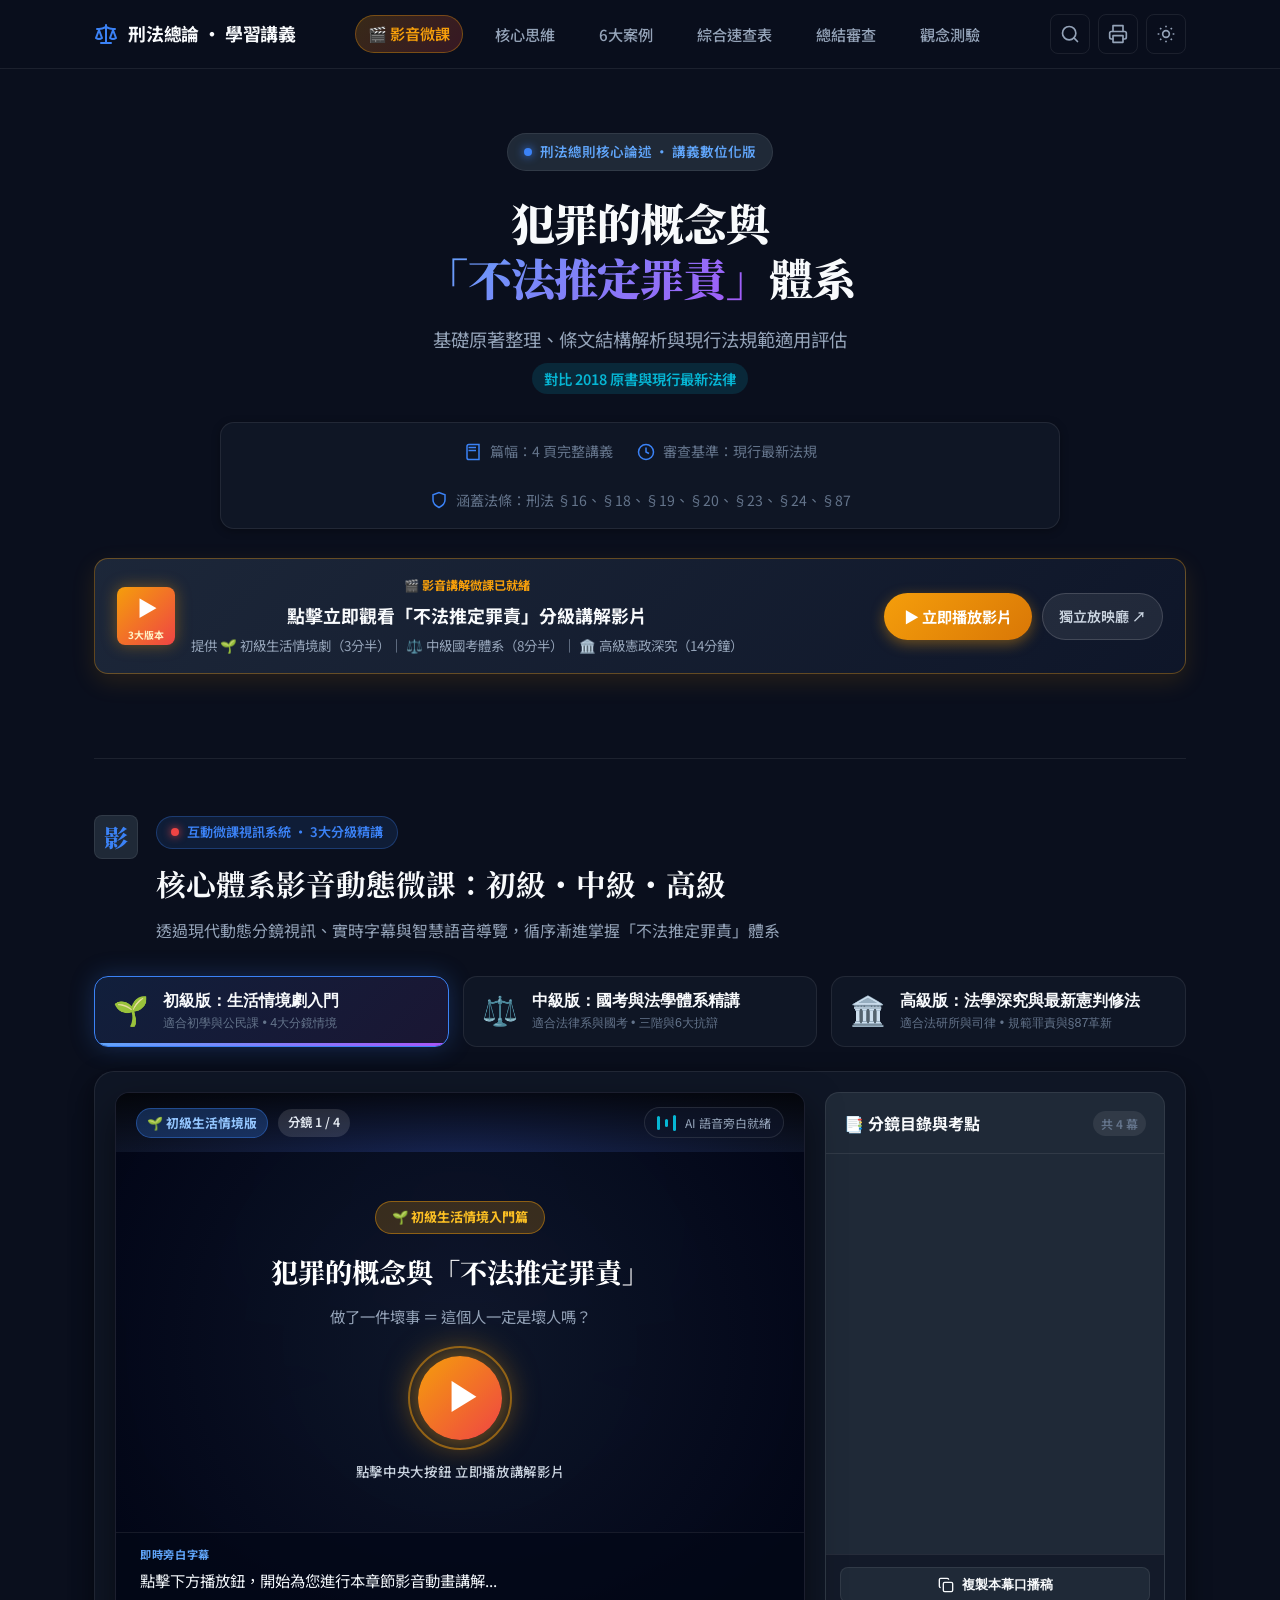
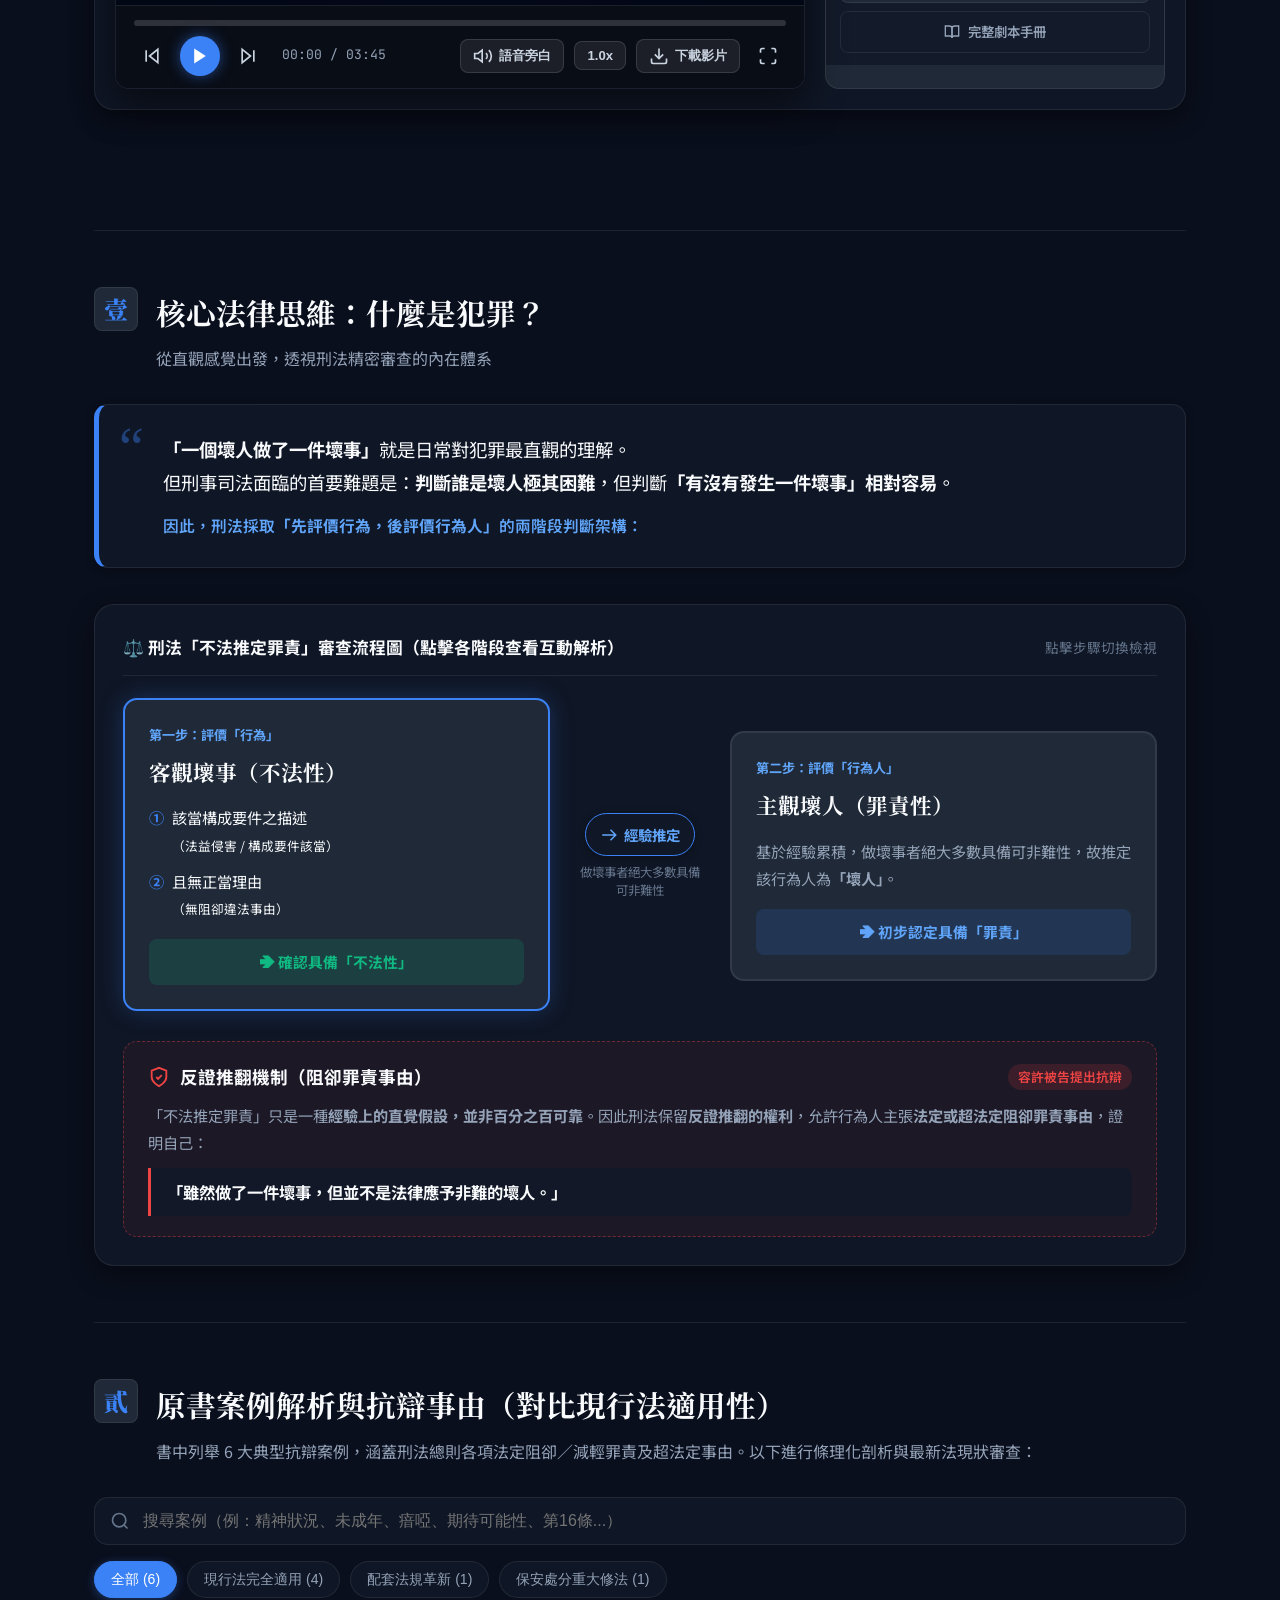
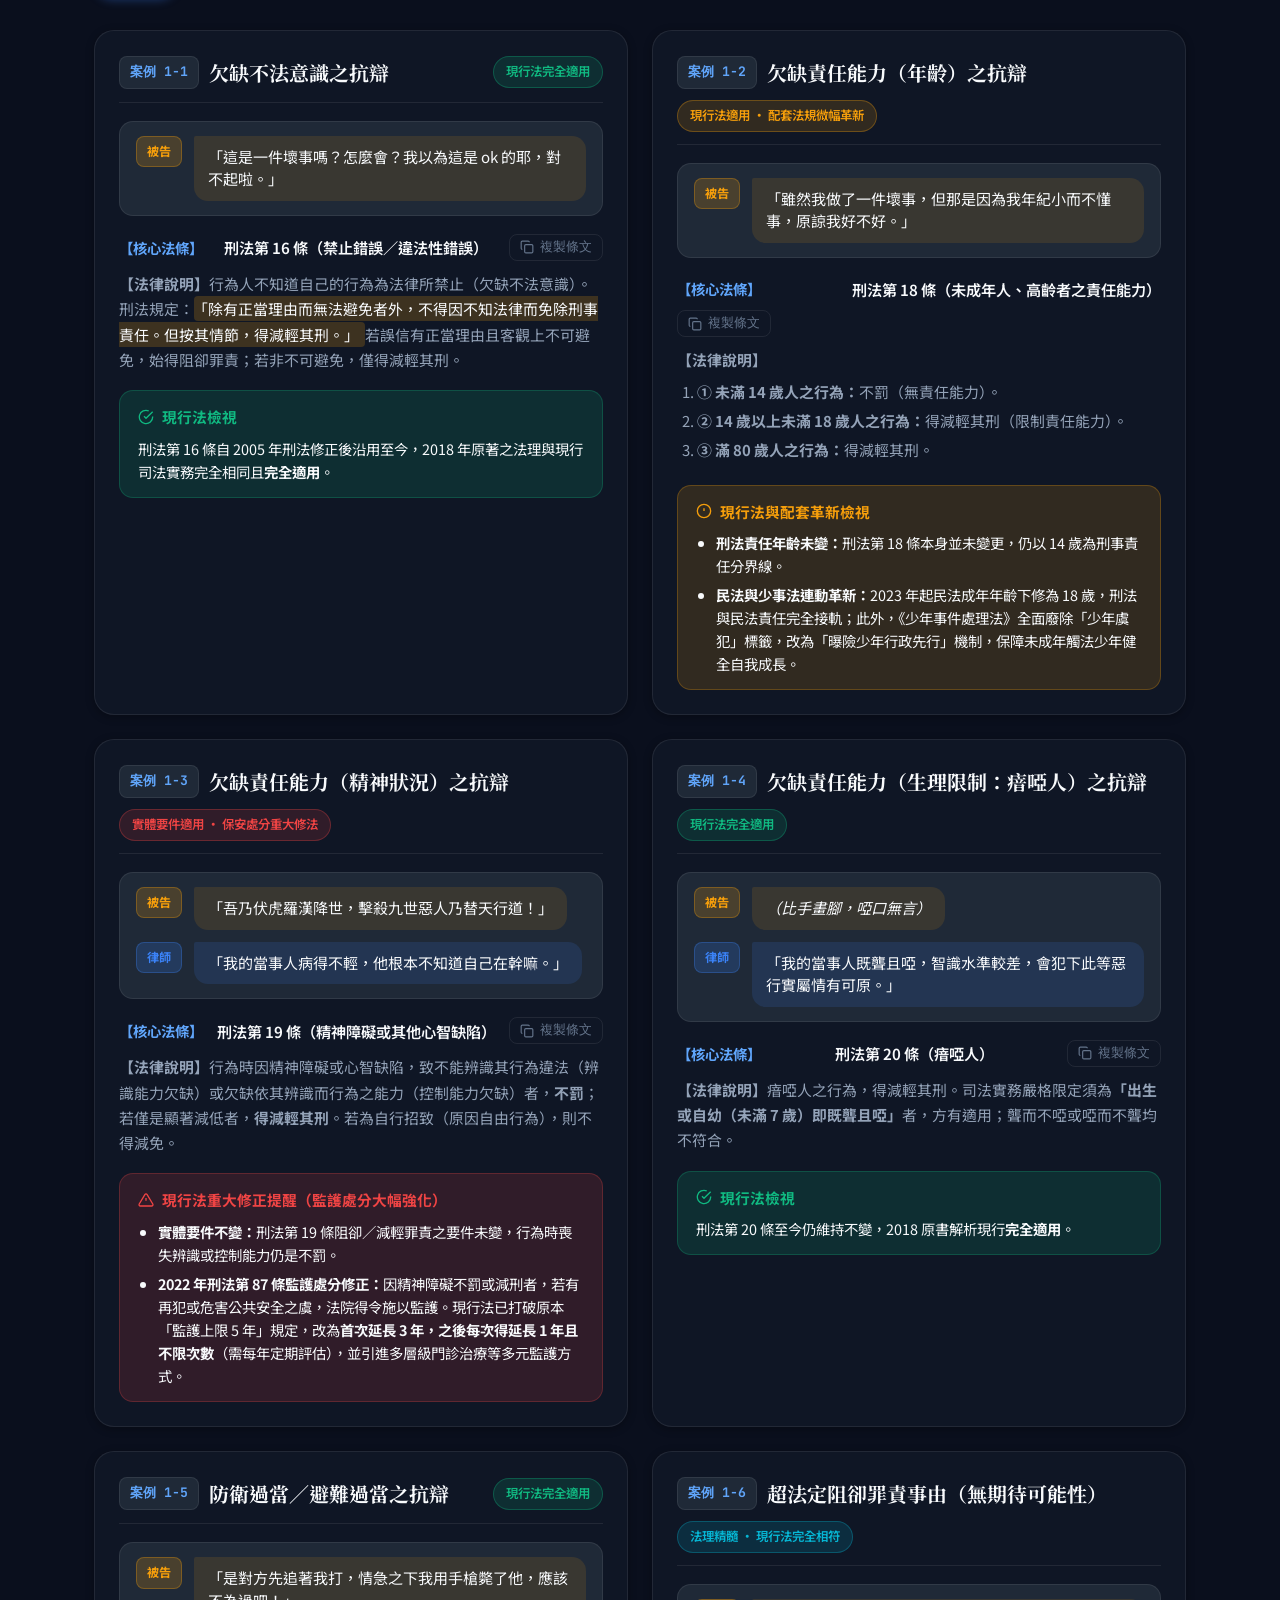
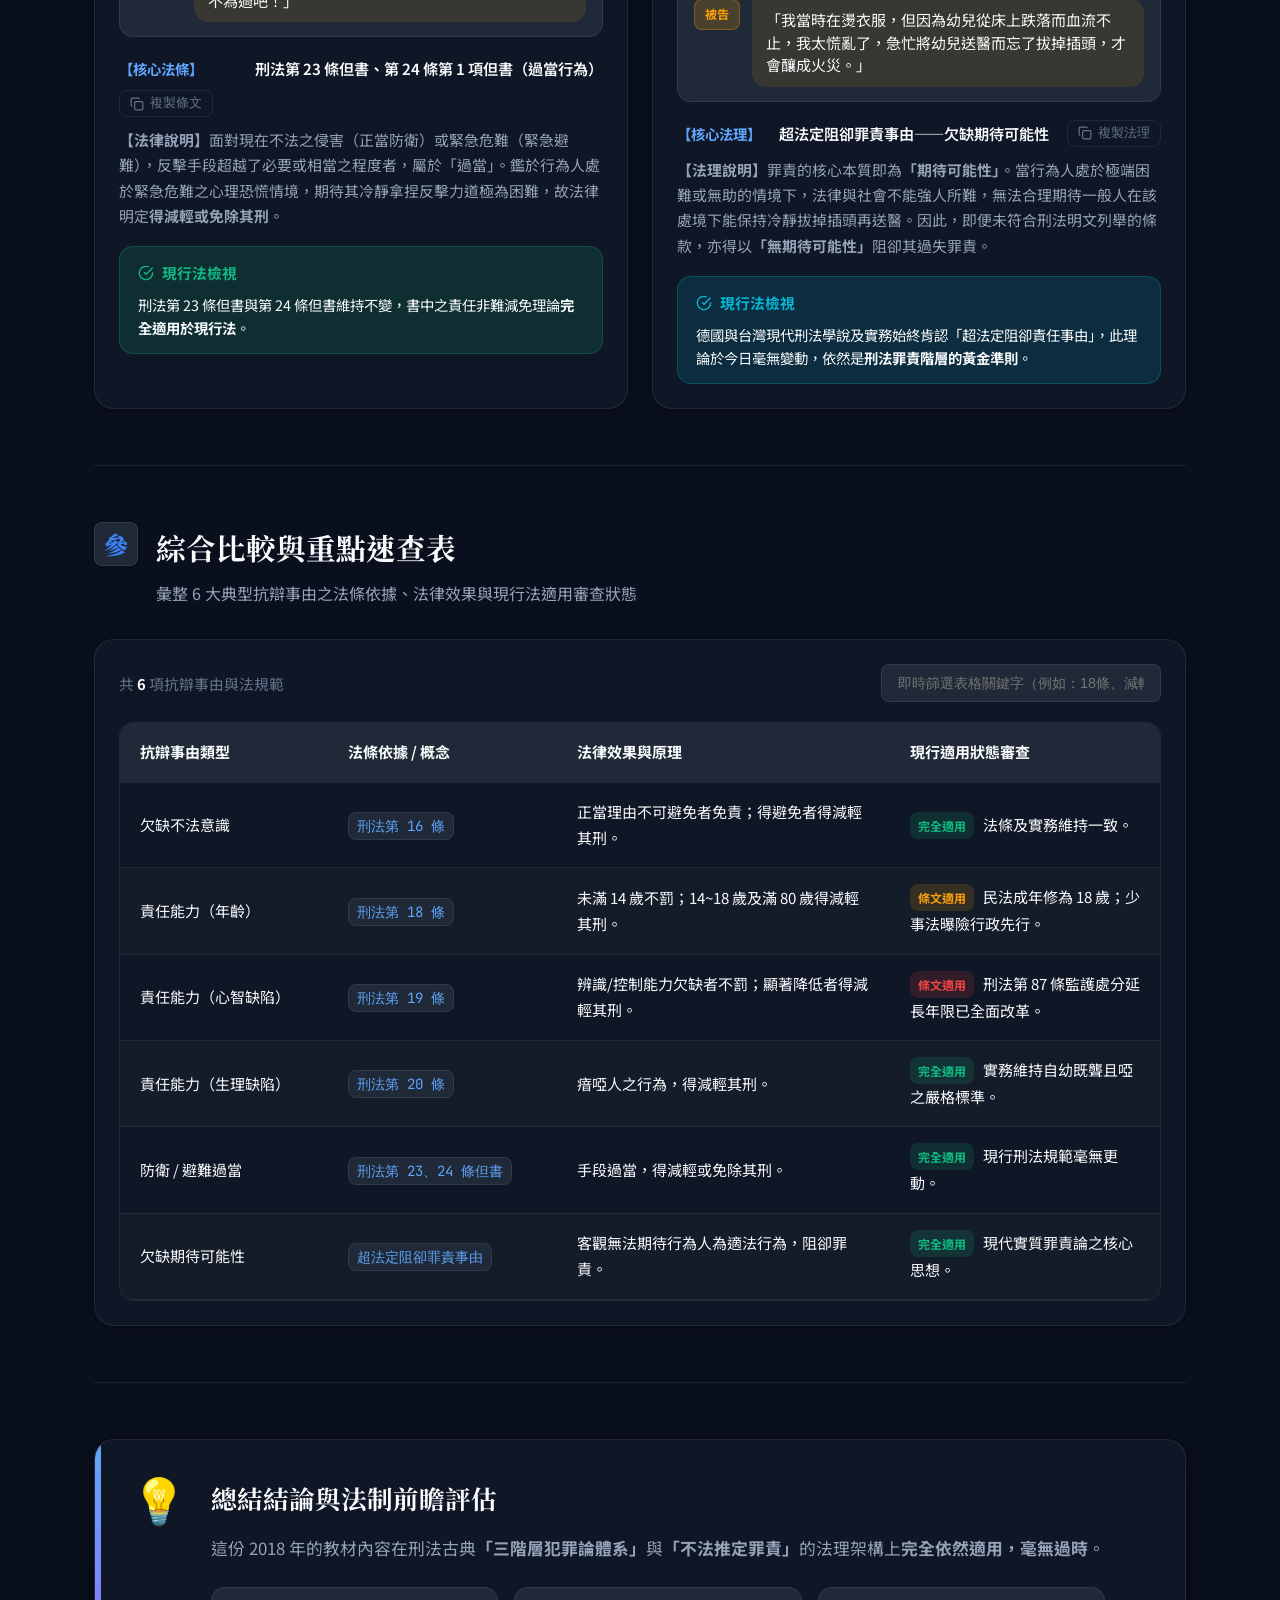
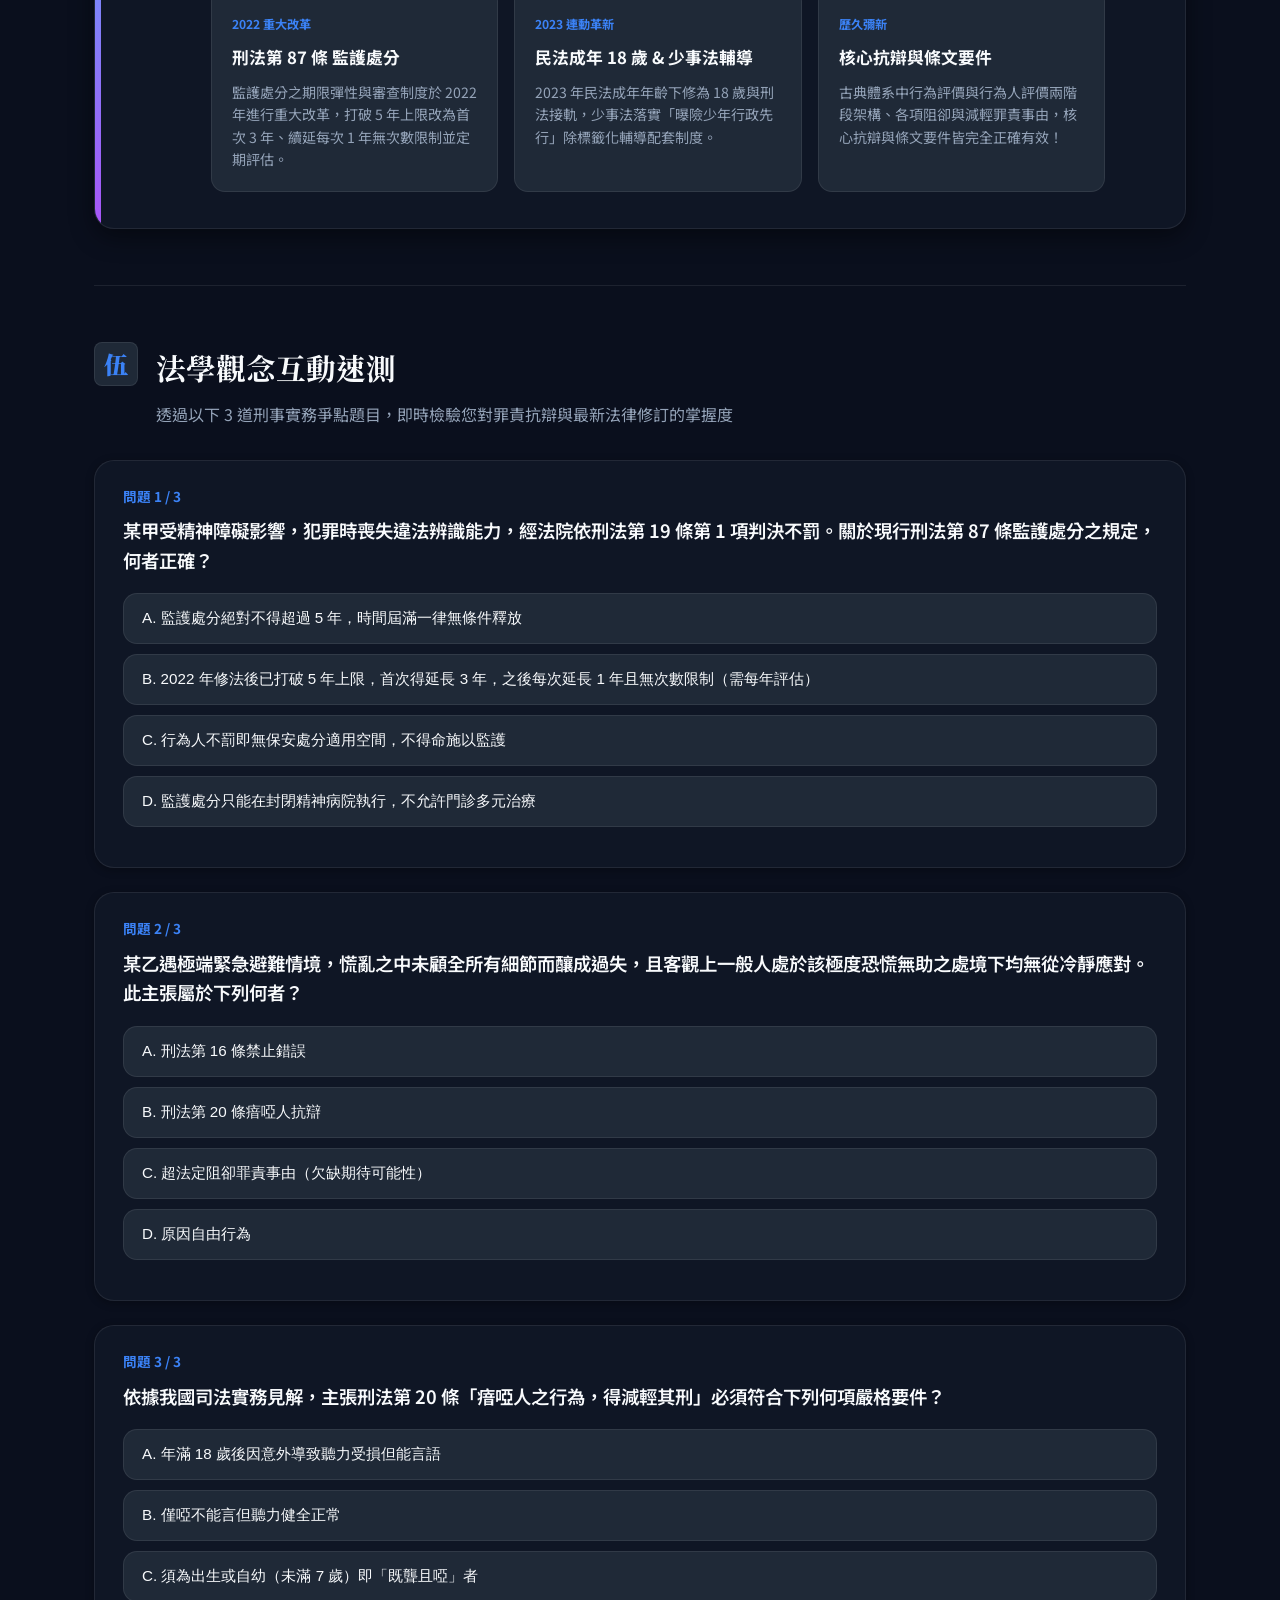
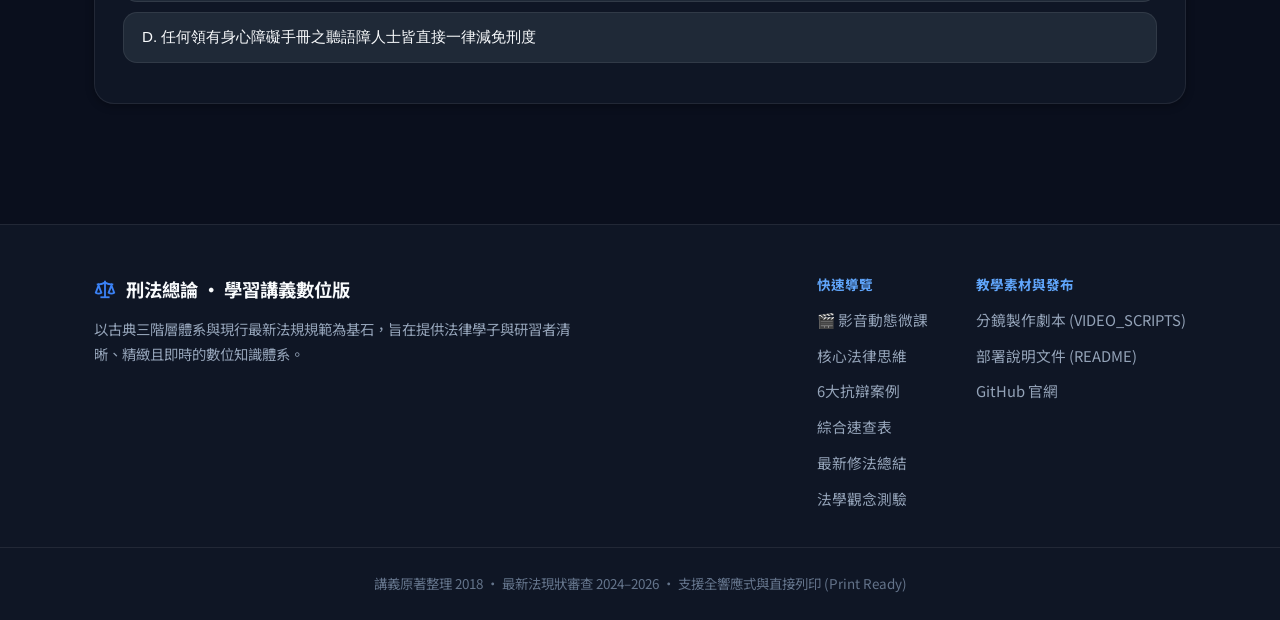
==== commit f93fb2b8: "feat: initialize criminal law study handout project with structured HTML, CSS, and JS components" ====
--- a/index.html
+++ b/index.html
@@ -98,6 +98,29 @@
         <div class="meta-item">
           <svg viewBox="0 0 24 24" fill="none" stroke="currentColor" stroke-width="2"><path d="M12 22s8-4 8-10V5l-8-3-8 3v7c0 6 8 10 8 10z"/></svg>
           <span>涵蓋法條：刑法 §16、§18、§19、§20、§23、§24、§87</span>
+        </div>
+      </div>
+
+      <!-- 醒目影片播放快捷入口卡片 -->
+      <div class="hero-video-cta-card">
+        <div class="cta-card-left">
+          <div class="cta-video-thumb">
+            <div class="thumb-play-icon">▶</div>
+            <span class="thumb-badge">3大版本</span>
+          </div>
+          <div class="cta-info">
+            <span class="cta-tag">🎬 影音講解微課已就緒</span>
+            <h3 class="cta-title">點擊立即觀看「不法推定罪責」分級講解影片</h3>
+            <p class="cta-desc">提供 🌱 初級生活情境劇（3分半）｜ ⚖️ 中級國考體系（8分半）｜ 🏛️ 高級憲政深究（14分鐘）</p>
+          </div>
+        </div>
+        <div class="cta-card-right">
+          <a href="#section-video" class="btn-hero-watch" id="heroWatchVideoBtn">
+            <span>▶ 立即播放影片</span>
+          </a>
+          <a href="video.html" class="btn-hero-theater" target="_blank" title="在新分頁開啟全螢幕獨立放映廳">
+            <span>獨立放映廳 ↗</span>
+          </a>
         </div>
       </div>
     </section>
@@ -161,9 +184,24 @@
 
             <!-- 中央動態畫布 (Motion Canvas & Graphic Cards) -->
             <div class="stage-canvas" id="stageCanvas">
+              <!-- 動態 Canvas 繪製即時視訊圖形動畫 -->
+              <canvas id="videoCanvas" width="960" height="420" class="video-canvas-element"></canvas>
+
               <!-- 動態分鏡卡片 (由 JS 依章節即時注入與切換動畫) -->
               <div class="motion-card" id="motionCard">
                 <!-- 動態注入內容 -->
+              </div>
+
+              <!-- 大封面播放按鈕蒙版 (點擊直接開始播放影片) -->
+              <div class="video-poster-overlay" id="videoPosterOverlay">
+                <div class="poster-badge" id="posterBadge">🌱 初級生活情境入門篇</div>
+                <h2 class="poster-title" id="posterTitle">犯罪的概念與「不法推定罪責」</h2>
+                <p class="poster-subtitle" id="posterSubtitle">做了一件壞事 ＝ 這個人一定是壞人嗎？</p>
+                <button class="big-play-btn" id="bigPlayBtn" aria-label="點擊播放影片">
+                  <div class="big-play-ripple"></div>
+                  <div class="big-play-icon">▶</div>
+                </button>
+                <span class="poster-hint">點擊中央大按鈕 立即播放講解影片</span>
               </div>
             </div>
 
@@ -213,6 +251,11 @@
                   <!-- 語速選擇 -->
                   <button class="ctrl-btn btn-text" id="speedToggleBtn" title="切換播放倍速">
                     <span id="speedLabel">1.0x</span>
+                  </button>
+                  <!-- 下載影片檔 -->
+                  <button class="ctrl-btn btn-text" id="exportVideoBtn" title="匯出下載本分鏡錄影檔 (.webm)">
+                    <svg viewBox="0 0 24 24" fill="none" stroke="currentColor" stroke-width="2"><path d="M21 15v4a2 2 0 0 1-2 2H5a2 2 0 0 1-2-2v-4"/><polyline points="7 10 12 15 17 10"/><line x1="12" y1="15" x2="12" y2="3"/></svg>
+                    <span class="ctrl-label">下載影片</span>
                   </button>
                   <!-- 全螢幕切換 -->
                   <button class="ctrl-btn" id="fullscreenToggleBtn" title="全螢幕劇院模式" aria-label="全螢幕">
--- a/css/style.css
+++ b/css/style.css
@@ -1411,6 +1411,146 @@
   100% { box-shadow: 0 0 12px rgba(245, 158, 11, 0.35); }
 }
 
+/* --- Hero 影音快捷入口橫幅卡片 --- */
+.hero-video-cta-card {
+  margin-top: 1.8rem;
+  background: linear-gradient(135deg, rgba(30, 41, 59, 0.95) 0%, rgba(15, 23, 42, 0.95) 100%);
+  border: 1px solid rgba(245, 158, 11, 0.35);
+  border-radius: var(--radius-md);
+  padding: 16px 22px;
+  display: flex;
+  justify-content: space-between;
+  align-items: center;
+  gap: 20px;
+  box-shadow: 0 8px 24px rgba(245, 158, 11, 0.12);
+  transition: var(--transition-smooth);
+}
+
+.hero-video-cta-card:hover {
+  border-color: var(--color-amber);
+  transform: translateY(-2px);
+  box-shadow: 0 12px 28px rgba(245, 158, 11, 0.2);
+}
+
+.cta-card-left {
+  display: flex;
+  align-items: center;
+  gap: 16px;
+}
+
+.cta-video-thumb {
+  width: 58px;
+  height: 58px;
+  background: linear-gradient(135deg, #f59e0b 0%, #ef4444 100%);
+  border-radius: var(--radius-sm);
+  display: flex;
+  flex-direction: column;
+  align-items: center;
+  justify-content: center;
+  flex-shrink: 0;
+  box-shadow: 0 0 16px rgba(245, 158, 11, 0.4);
+  position: relative;
+}
+
+.thumb-play-icon {
+  color: #ffffff;
+  font-size: 1.3rem;
+  font-weight: 900;
+  margin-left: 3px;
+}
+
+.thumb-badge {
+  font-size: 0.62rem;
+  font-weight: 700;
+  color: #fef3c7;
+  letter-spacing: -0.02em;
+}
+
+.cta-info {
+  display: flex;
+  flex-direction: column;
+  gap: 3px;
+}
+
+.cta-tag {
+  font-size: 0.76rem;
+  font-weight: 700;
+  color: var(--color-amber);
+}
+
+.cta-title {
+  font-size: 1.12rem;
+  font-weight: 700;
+  color: var(--text-primary);
+  margin: 0;
+}
+
+.cta-desc {
+  font-size: 0.84rem;
+  color: var(--text-secondary);
+  margin: 0;
+}
+
+.cta-card-right {
+  display: flex;
+  align-items: center;
+  gap: 10px;
+  flex-shrink: 0;
+}
+
+.btn-hero-watch {
+  display: inline-flex;
+  align-items: center;
+  gap: 6px;
+  background: linear-gradient(135deg, #f59e0b 0%, #d97706 100%);
+  color: #ffffff !important;
+  font-weight: 700;
+  font-size: 0.95rem;
+  padding: 10px 20px;
+  border-radius: var(--radius-full);
+  text-decoration: none;
+  box-shadow: 0 4px 14px rgba(245, 158, 11, 0.4);
+  transition: var(--transition-smooth);
+}
+
+.btn-hero-watch:hover {
+  background: linear-gradient(135deg, #fbbf24 0%, #f59e0b 100%);
+  transform: scale(1.04);
+}
+
+.btn-hero-theater {
+  display: inline-flex;
+  align-items: center;
+  gap: 4px;
+  background: rgba(255, 255, 255, 0.08);
+  border: 1px solid rgba(255, 255, 255, 0.15);
+  color: #cbd5e1 !important;
+  font-weight: 600;
+  font-size: 0.88rem;
+  padding: 10px 16px;
+  border-radius: var(--radius-full);
+  text-decoration: none;
+  transition: var(--transition-smooth);
+}
+
+.btn-hero-theater:hover {
+  background: rgba(255, 255, 255, 0.16);
+  color: #ffffff !important;
+  border-color: var(--accent-primary);
+}
+
+@media (max-width: 768px) {
+  .hero-video-cta-card {
+    flex-direction: column;
+    align-items: flex-start;
+  }
+  .cta-card-right {
+    width: 100%;
+    justify-content: flex-start;
+    margin-top: 8px;
+  }
+}
+
 .video-section {
   margin-top: 2.5rem;
   margin-bottom: 4rem;
@@ -1652,12 +1792,120 @@
   padding: 24px 30px;
   position: relative;
   overflow: hidden;
+  min-height: 380px;
+}
+
+.video-canvas-element {
+  position: absolute;
+  inset: 0;
+  width: 100%;
+  height: 100%;
+  z-index: 1;
+  pointer-events: none;
+  opacity: 0.88;
+}
+
+/* 影片大封面播放按鈕蒙版 (點擊即播) */
+.video-poster-overlay {
+  position: absolute;
+  inset: 0;
+  z-index: 15;
+  background: radial-gradient(circle at center, rgba(15, 23, 42, 0.94) 0%, rgba(2, 6, 23, 0.98) 100%);
+  backdrop-filter: blur(10px);
+  -webkit-backdrop-filter: blur(10px);
+  display: flex;
+  flex-direction: column;
+  align-items: center;
+  justify-content: center;
+  padding: 30px;
+  text-align: center;
+  cursor: pointer;
+  transition: opacity 0.4s ease, visibility 0.4s ease;
+}
+
+.video-poster-overlay.hidden {
+  opacity: 0;
+  visibility: hidden;
+  pointer-events: none;
+}
+
+.poster-badge {
+  background: rgba(245, 158, 11, 0.2);
+  border: 1px solid rgba(245, 158, 11, 0.45);
+  color: #fbbf24;
+  font-size: 0.82rem;
+  font-weight: 700;
+  padding: 4px 16px;
+  border-radius: var(--radius-full);
+  margin-bottom: 14px;
+}
+
+.poster-title {
+  font-size: 1.7rem;
+  font-weight: 800;
+  font-family: var(--font-serif);
+  color: #ffffff;
+  margin-bottom: 8px;
+}
+
+.poster-subtitle {
+  font-size: 0.96rem;
+  color: #94a3b8;
+  margin-bottom: 26px;
+}
+
+.big-play-btn {
+  width: 84px;
+  height: 84px;
+  border-radius: 50%;
+  background: linear-gradient(135deg, #f59e0b 0%, #ef4444 100%);
+  border: none;
+  color: #ffffff;
+  font-size: 2.2rem;
+  display: flex;
+  align-items: center;
+  justify-content: center;
+  cursor: pointer;
+  position: relative;
+  box-shadow: 0 0 35px rgba(245, 158, 11, 0.65);
+  transition: all 0.3s cubic-bezier(0.175, 0.885, 0.32, 1.275);
+}
+
+.big-play-btn:hover {
+  transform: scale(1.15);
+  box-shadow: 0 0 50px rgba(245, 158, 11, 0.85);
+}
+
+.big-play-icon {
+  margin-left: 6px;
+  font-weight: 900;
+}
+
+.big-play-ripple {
+  position: absolute;
+  inset: -10px;
+  border-radius: 50%;
+  border: 2px solid rgba(245, 158, 11, 0.5);
+  animation: ripplePulse 2s infinite ease-out;
+}
+
+@keyframes ripplePulse {
+  0% { transform: scale(1); opacity: 0.8; }
+  100% { transform: scale(1.4); opacity: 0; }
+}
+
+.poster-hint {
+  margin-top: 20px;
+  font-size: 0.84rem;
+  color: #cbd5e1;
+  letter-spacing: 0.05em;
+  font-weight: 500;
 }
 
 .motion-card {
   width: 100%;
   max-width: 680px;
-  background: rgba(15, 23, 42, 0.85);
+  background: rgba(15, 23, 42, 0.82);
   border: 1px solid rgba(255, 255, 255, 0.12);
   backdrop-filter: blur(12px);
   -webkit-backdrop-filter: blur(12px);
@@ -1667,6 +1915,8 @@
   box-shadow: 0 12px 32px rgba(0, 0, 0, 0.4);
   transition: all 0.4s cubic-bezier(0.16, 1, 0.3, 1);
   animation: slideFadeIn 0.45s ease-out;
+  position: relative;
+  z-index: 5;
 }
 
 @keyframes slideFadeIn {
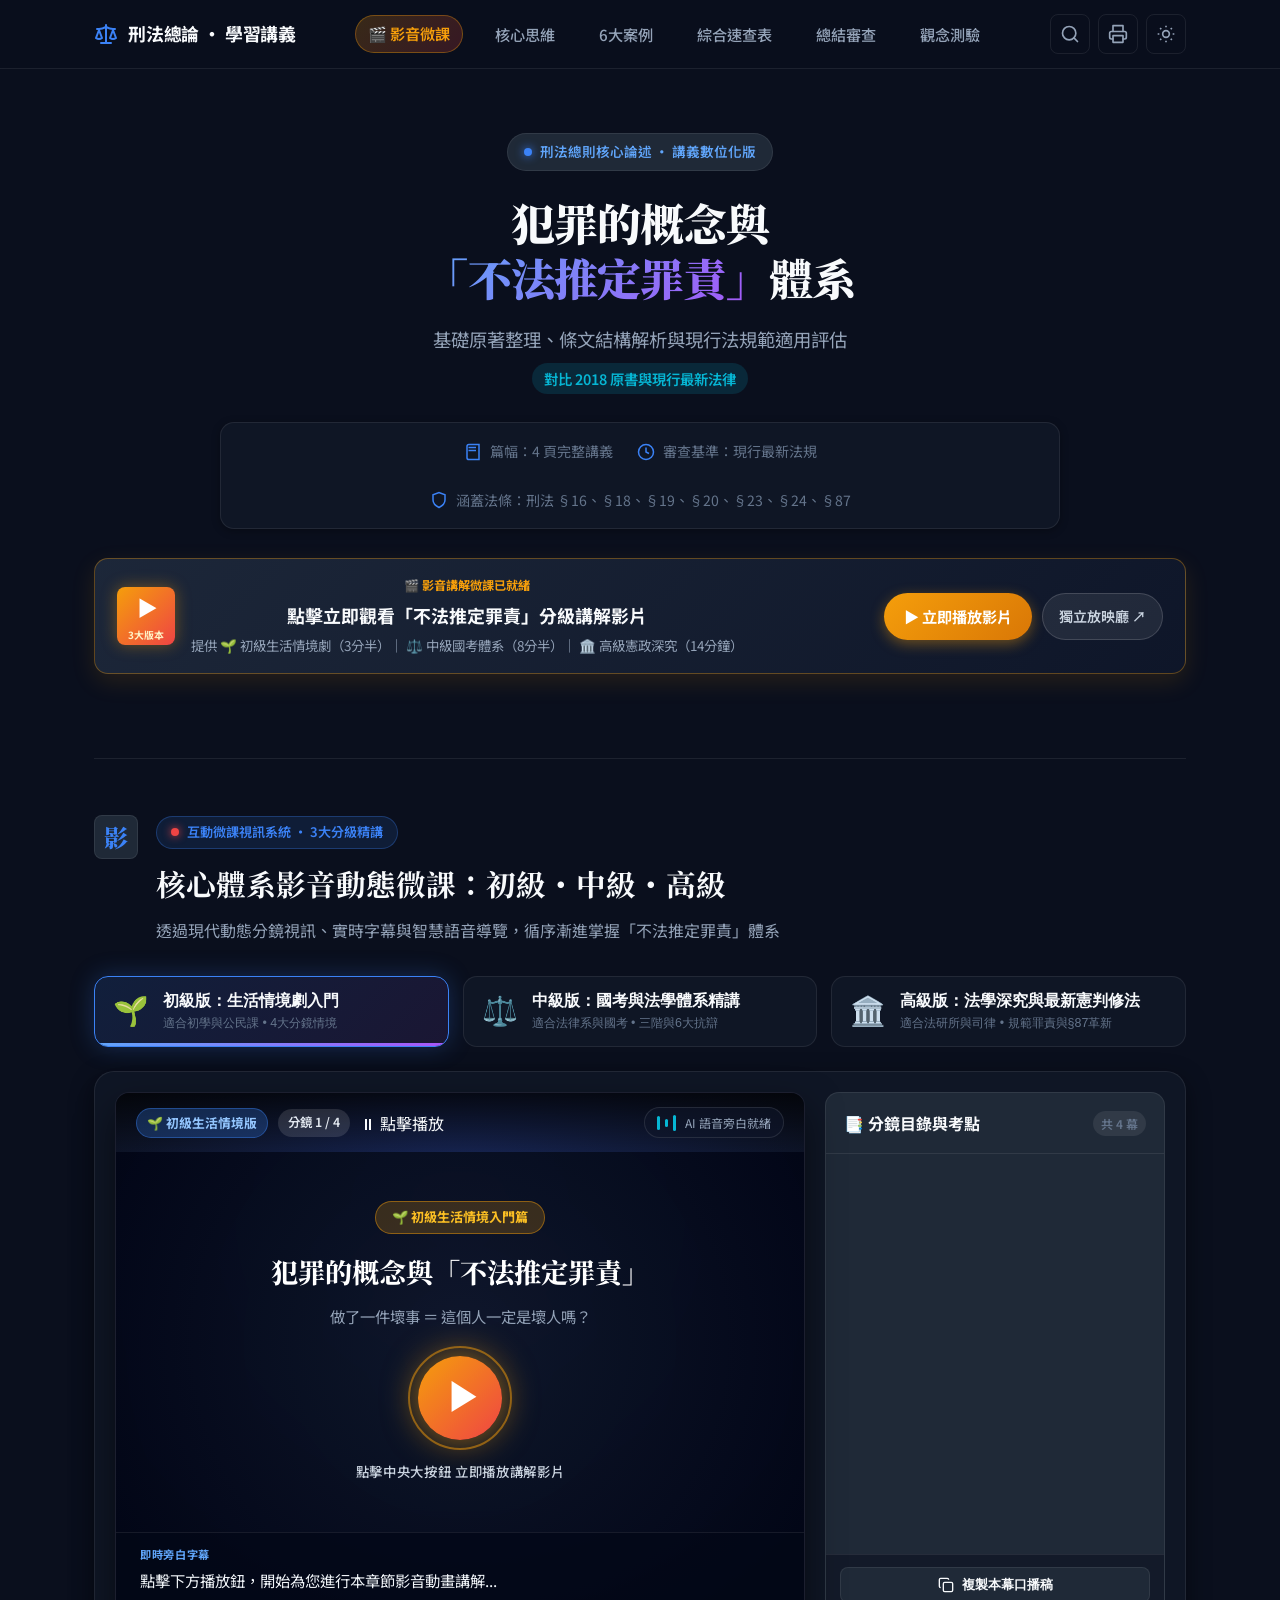
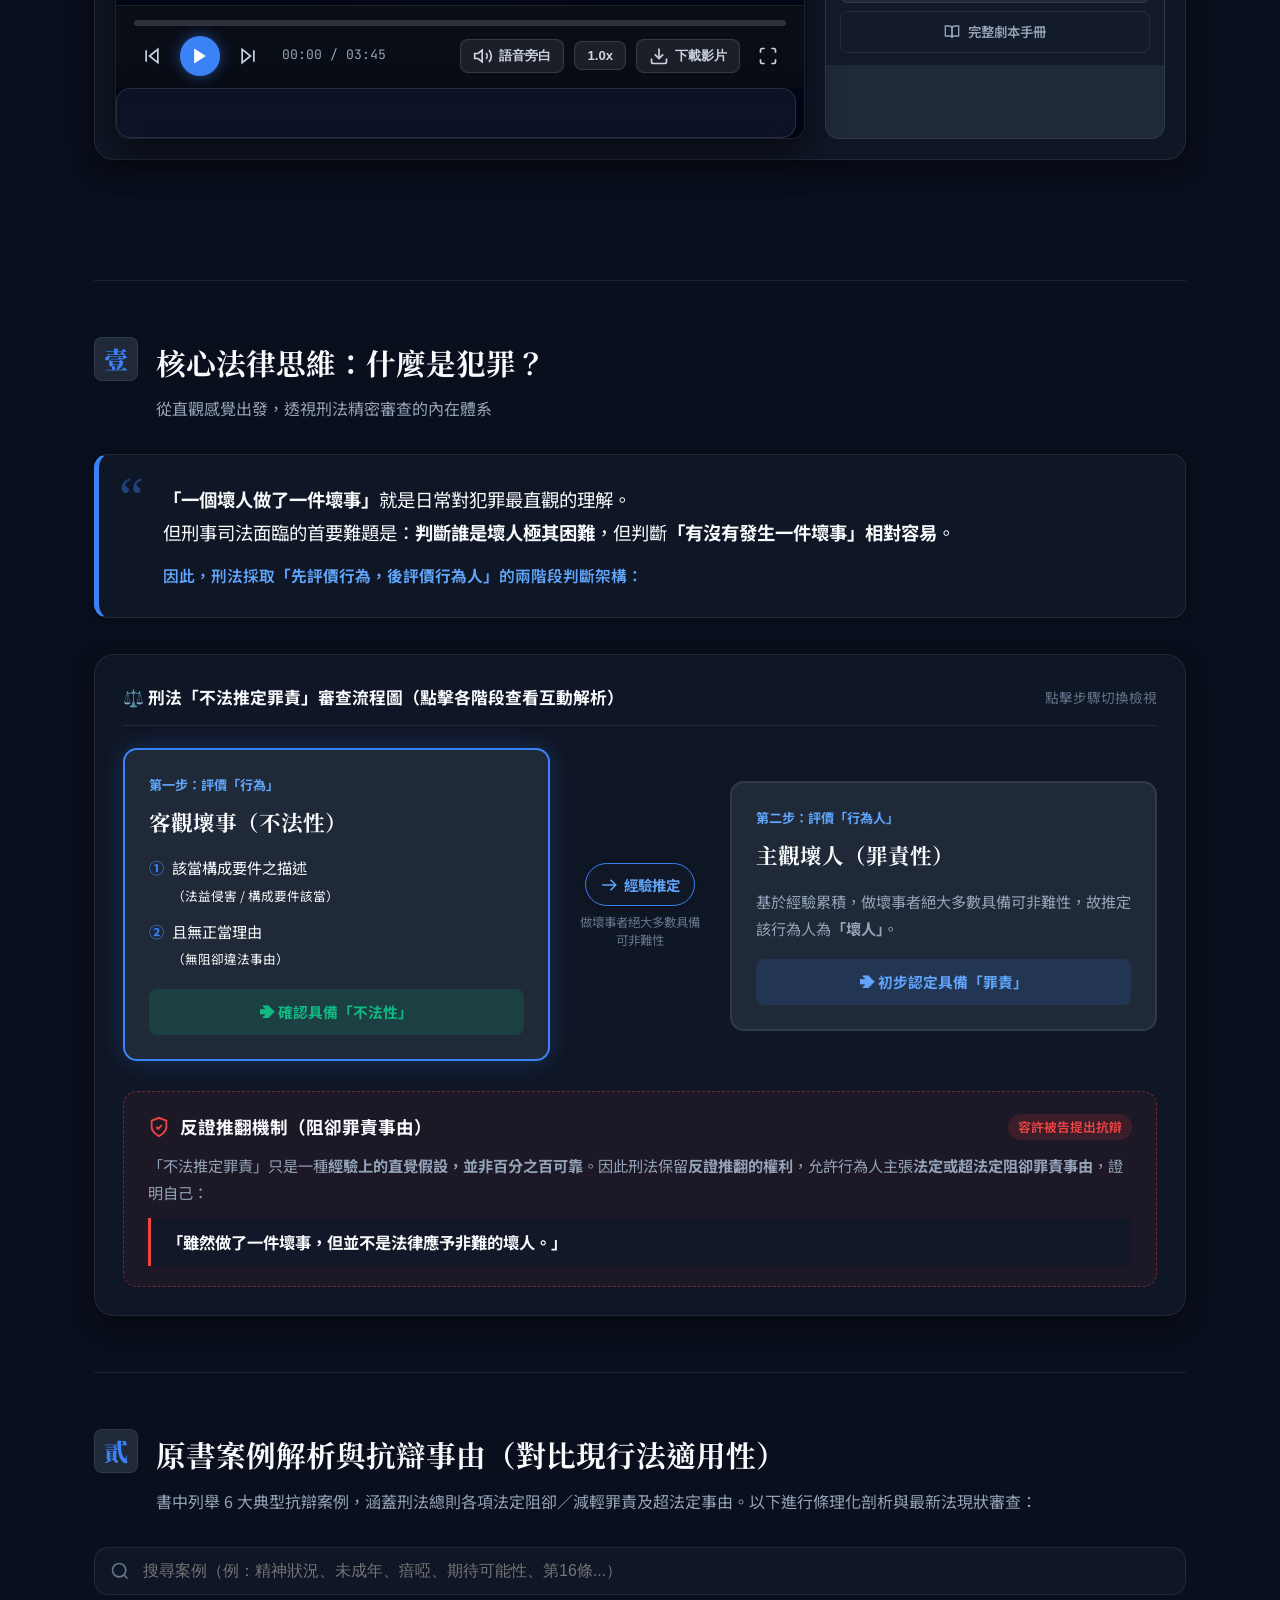
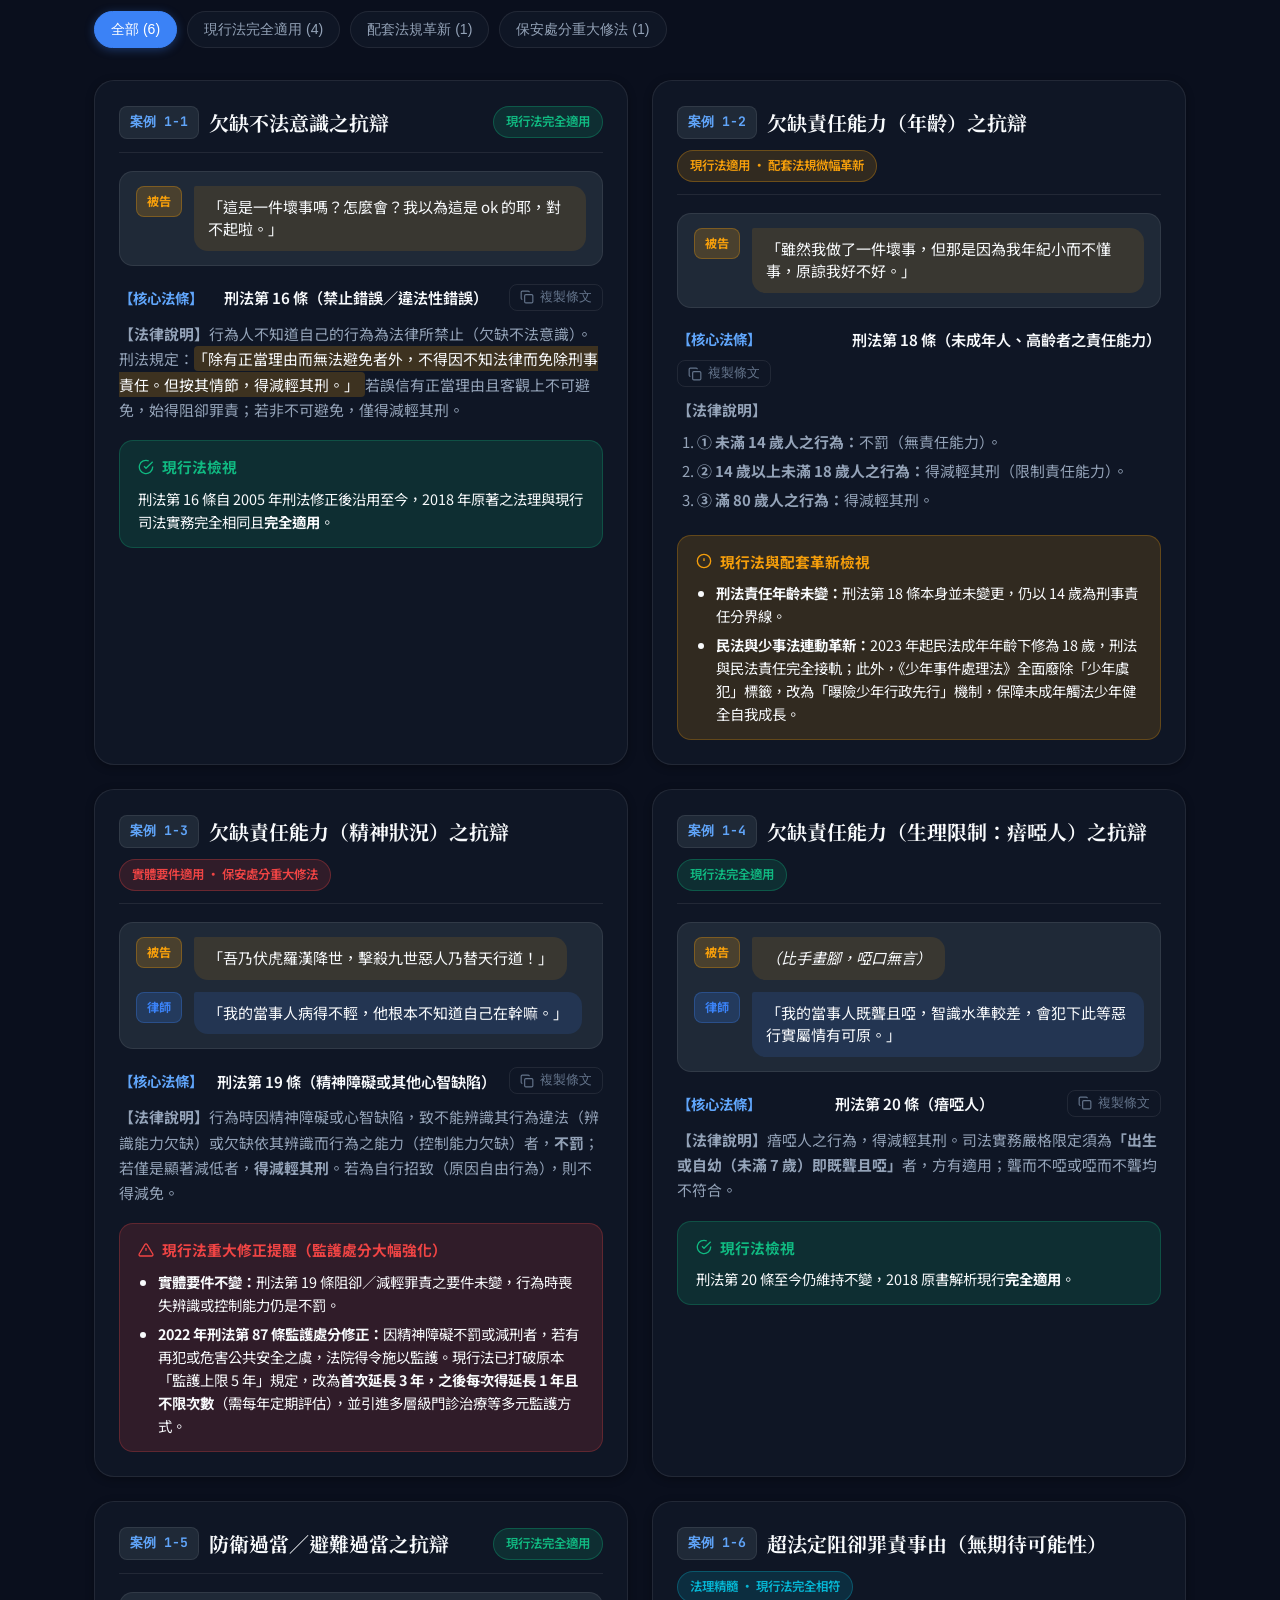
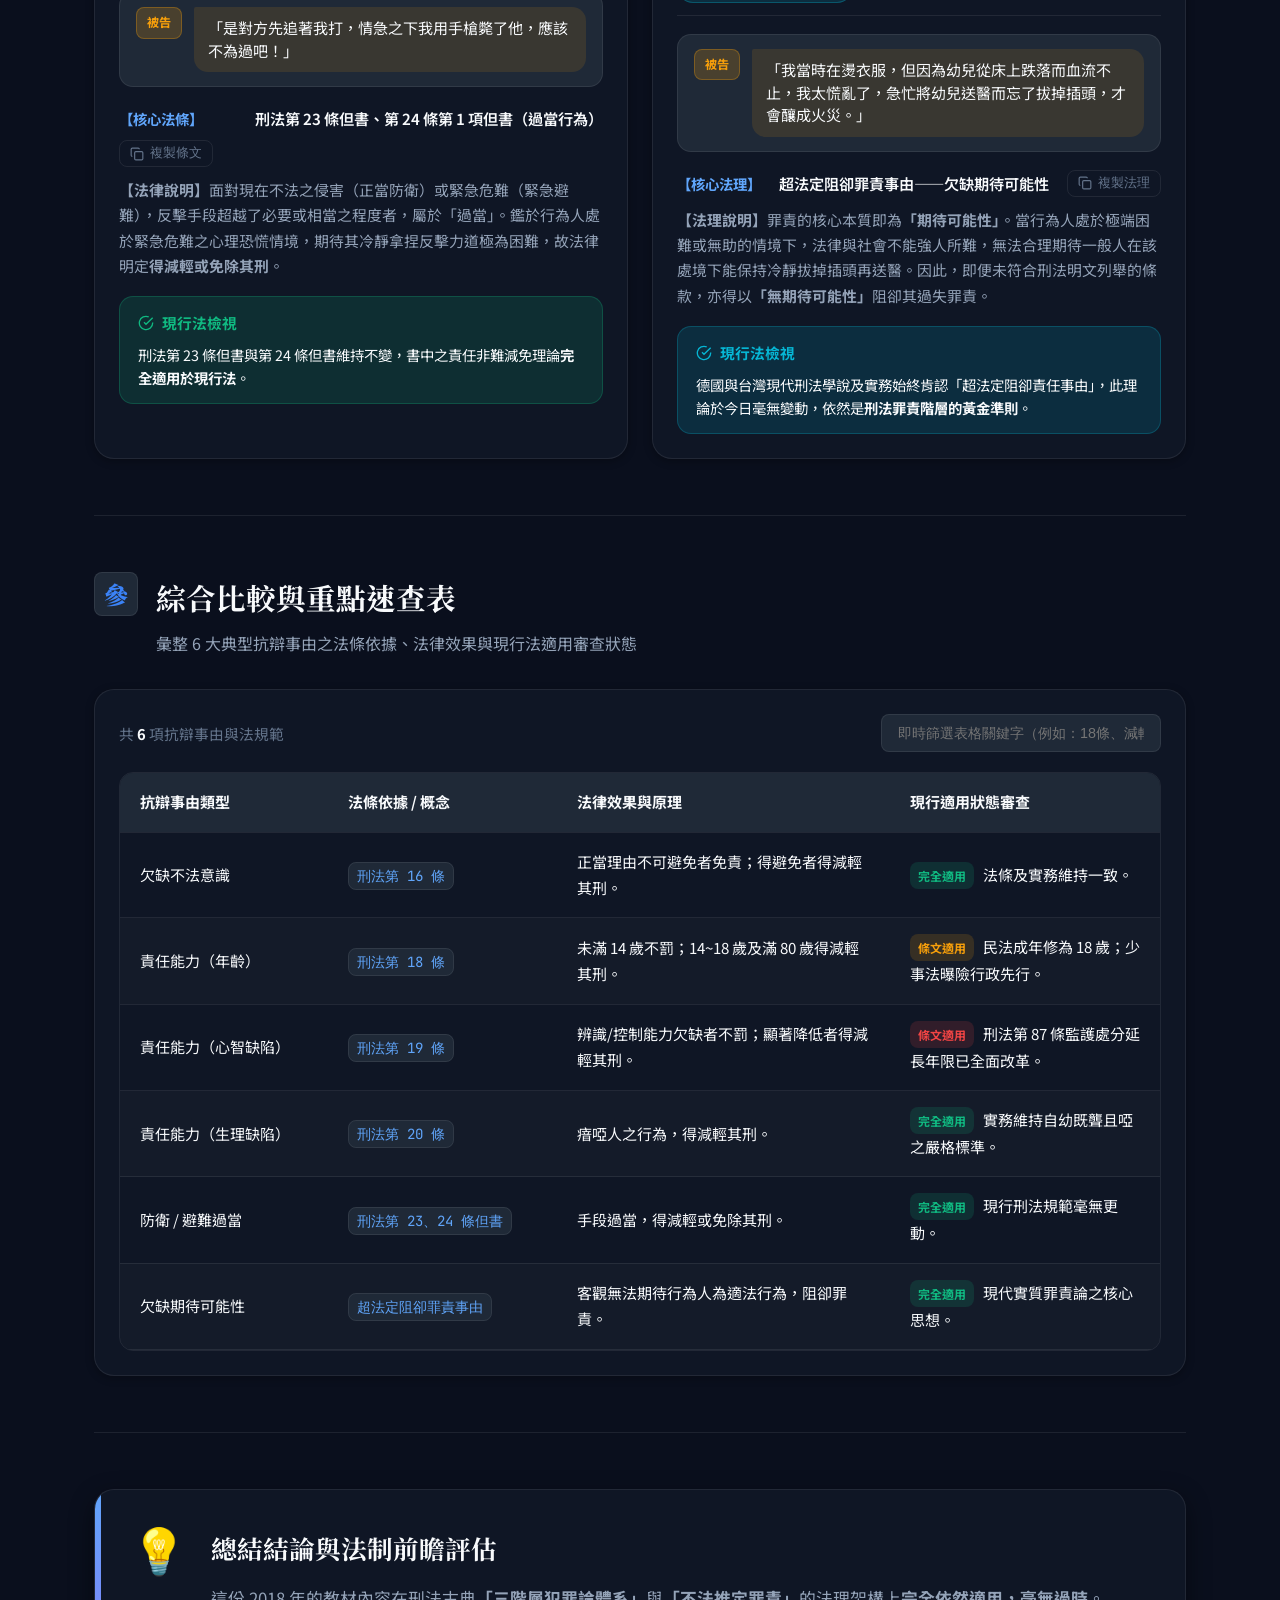
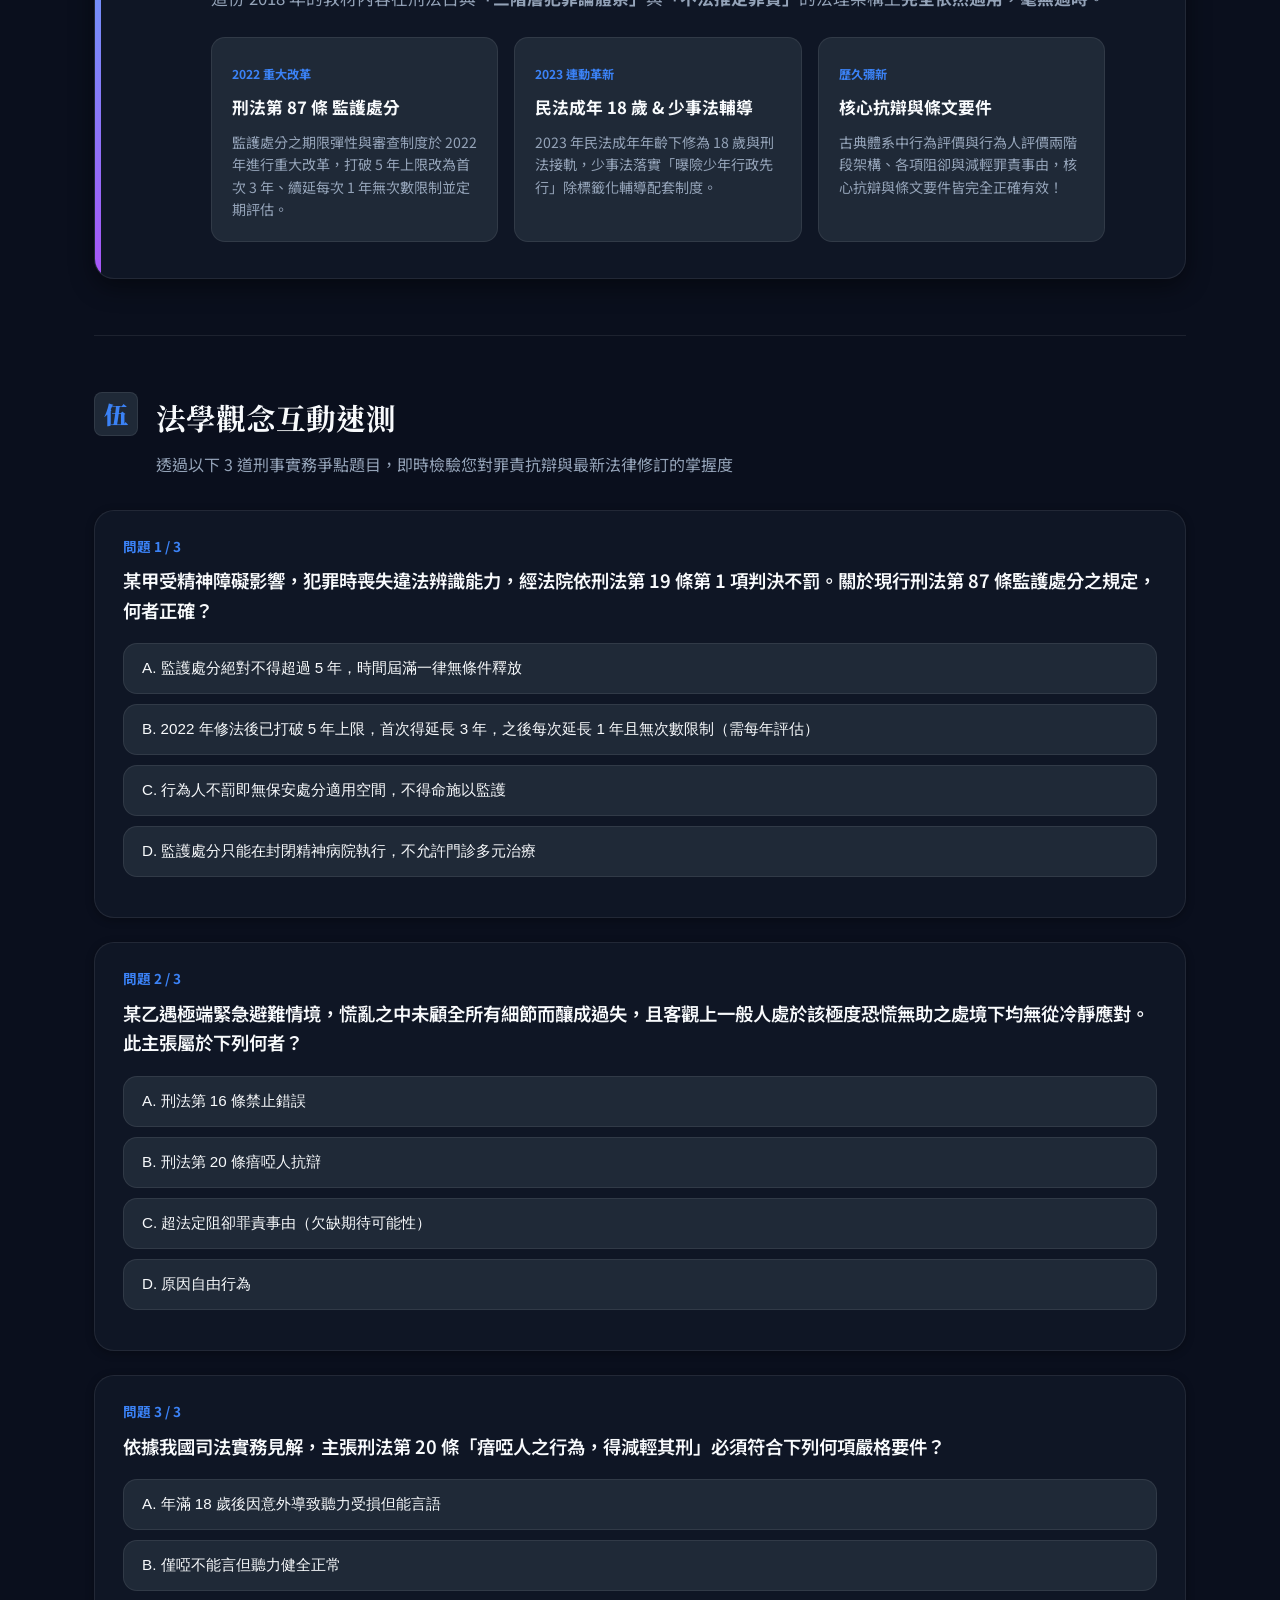
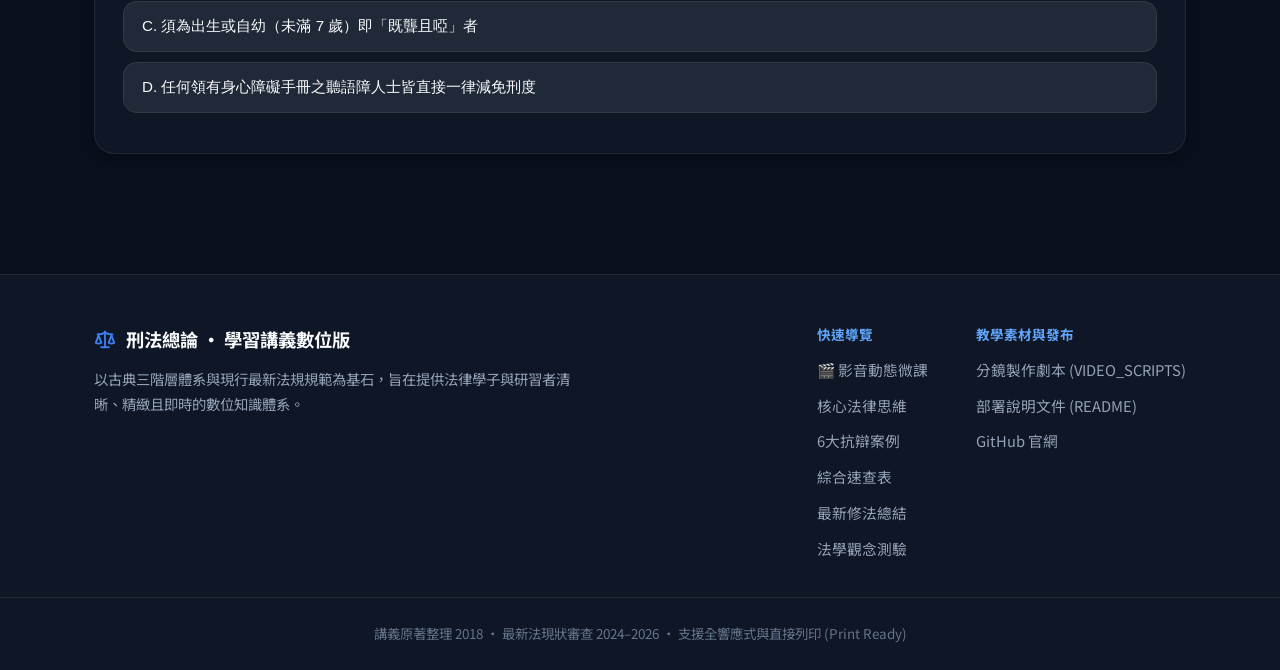
==== commit d5b42e6c: "Merge branch 'main' of https://github.com/a10129800/criminal-law-handout" ====
--- a/index.html
+++ b/index.html
@@ -173,6 +173,7 @@
               <div class="stage-tag-group">
                 <span class="stage-badge-level" id="stageLevelBadge">🌱 初級生活情境版</span>
                 <span class="stage-badge-chap" id="stageChapBadge">分鏡 1 / 4</span>
+                <span class="live-status-pill" id="liveStatusPill">⏸ 點擊播放</span>
               </div>
               <div class="stage-voice-indicator" id="voiceIndicator" title="語音導覽狀態">
                 <span class="sound-wave"></span>
@@ -182,15 +183,10 @@
               </div>
             </div>
 
-            <!-- 中央動態畫布 (Motion Canvas & Graphic Cards) -->
+            <!-- 中央純淨 16:9 動態視訊畫布 (Unobstructed Motion Screen) -->
             <div class="stage-canvas" id="stageCanvas">
               <!-- 動態 Canvas 繪製即時視訊圖形動畫 -->
-              <canvas id="videoCanvas" width="960" height="420" class="video-canvas-element"></canvas>
-
-              <!-- 動態分鏡卡片 (由 JS 依章節即時注入與切換動畫) -->
-              <div class="motion-card" id="motionCard">
-                <!-- 動態注入內容 -->
-              </div>
+              <canvas id="videoCanvas" width="960" height="540" class="video-canvas-element"></canvas>
 
               <!-- 大封面播放按鈕蒙版 (點擊直接開始播放影片) -->
               <div class="video-poster-overlay" id="videoPosterOverlay">
@@ -263,6 +259,13 @@
                   </button>
                 </div>
               </div>
+            </div>
+          </div>
+
+          <!-- 視訊下方分鏡重點速讀卡 (Note Cards Below Video) -->
+          <div class="video-slide-notes" id="videoSlideNotes">
+            <div class="motion-card" id="motionCard">
+              <!-- 動態注入內容 -->
             </div>
           </div>
         </div>
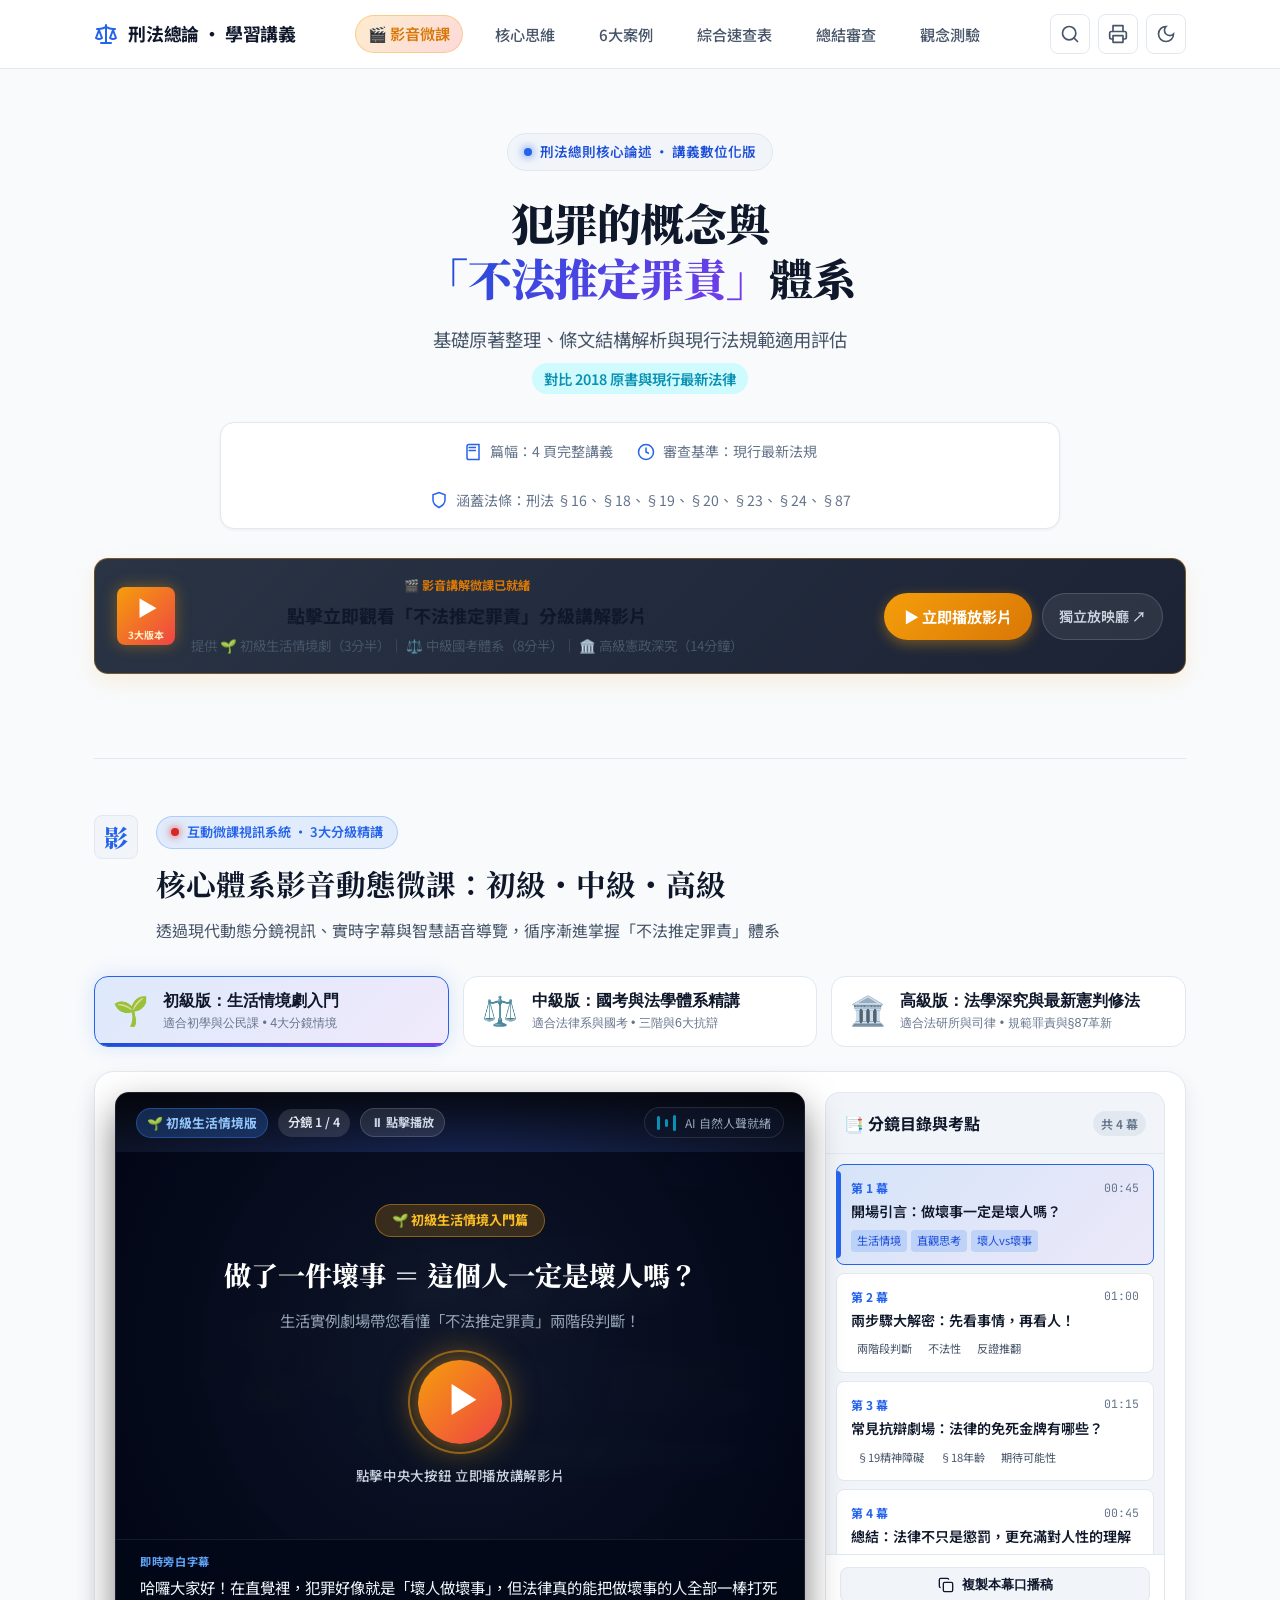
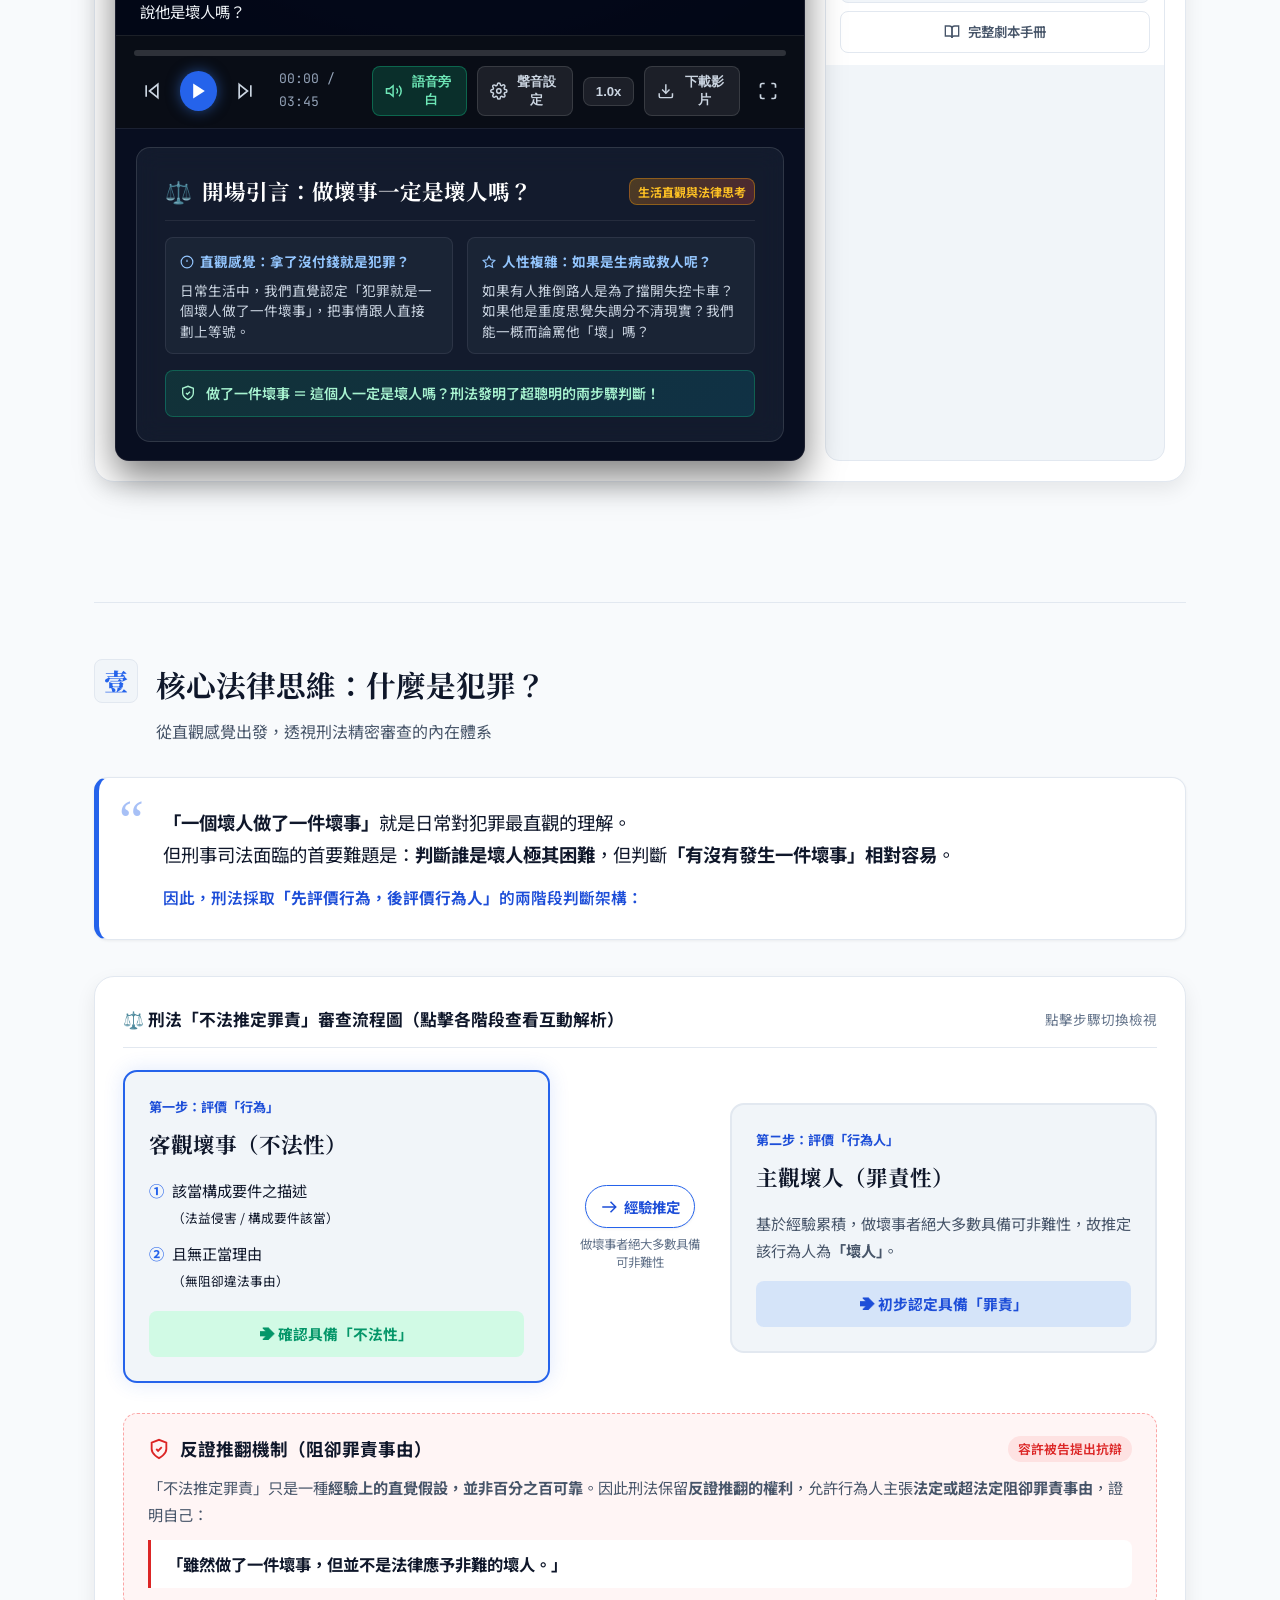
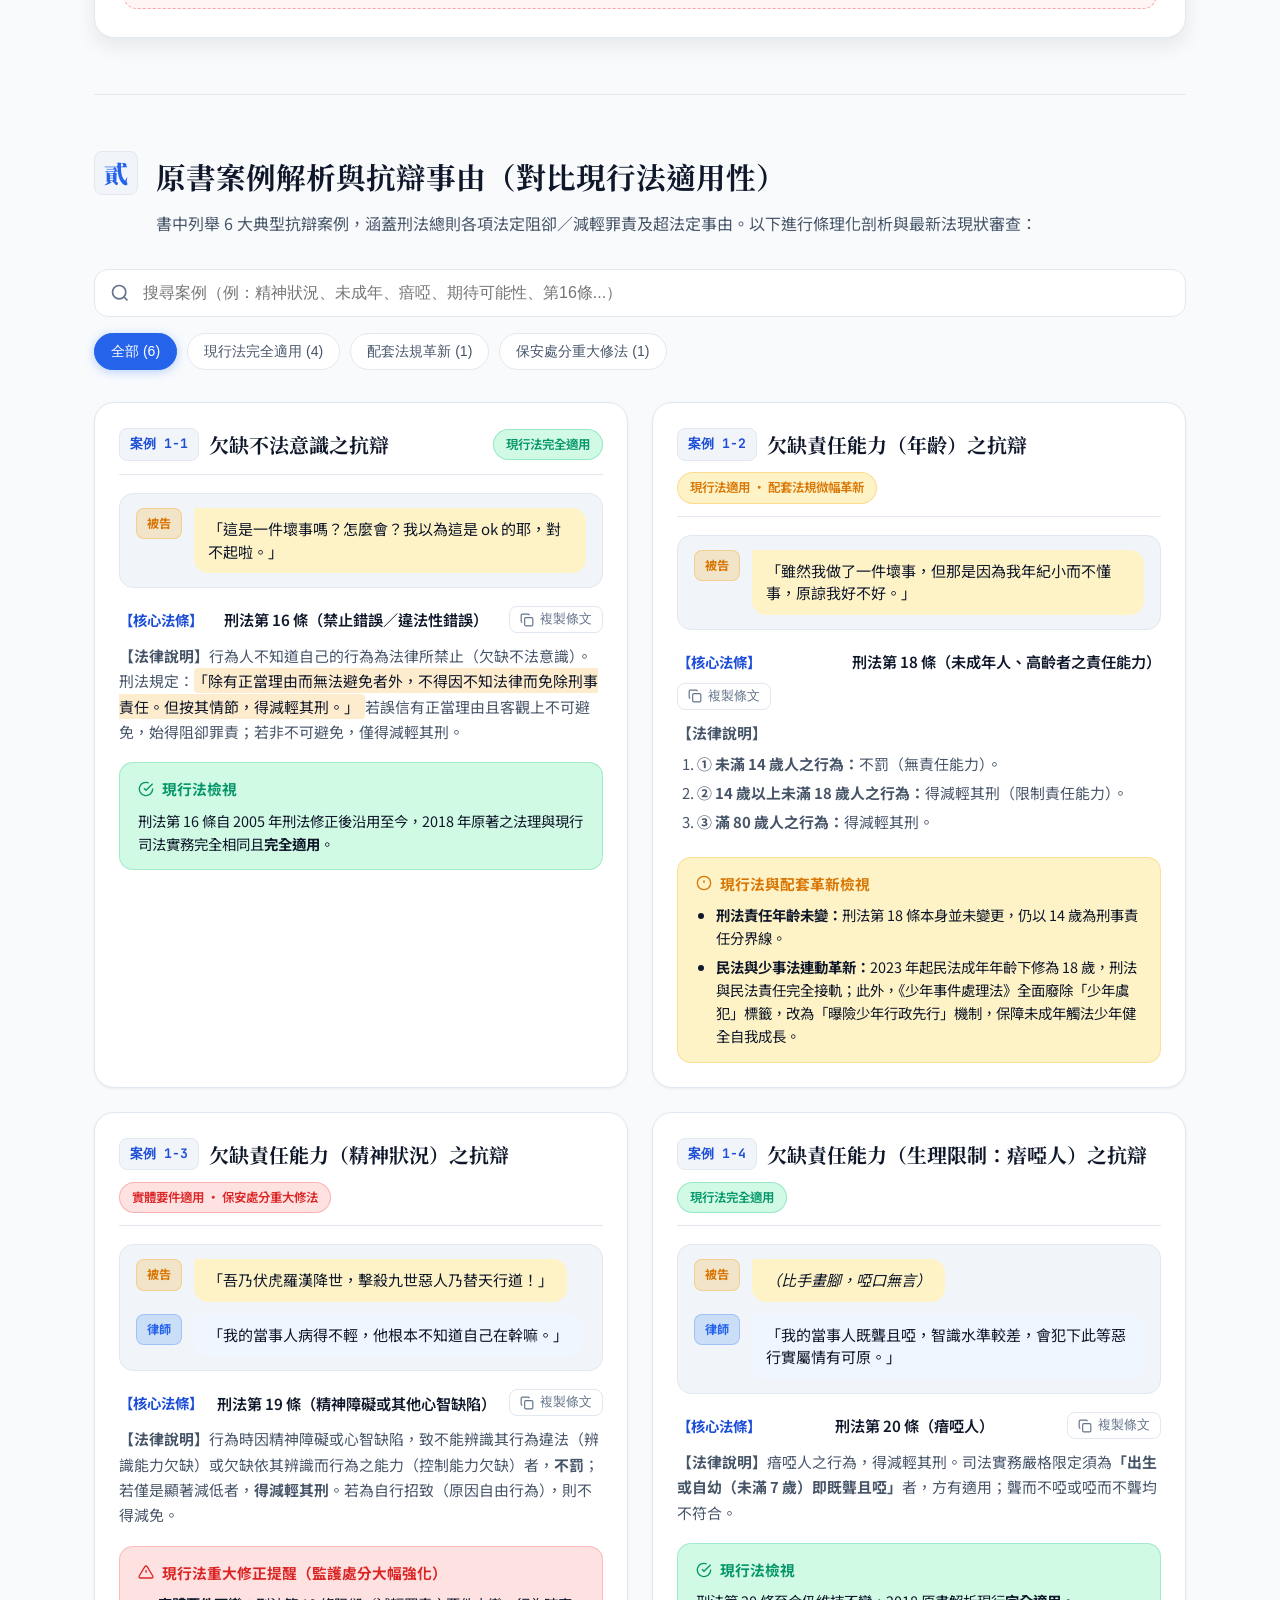
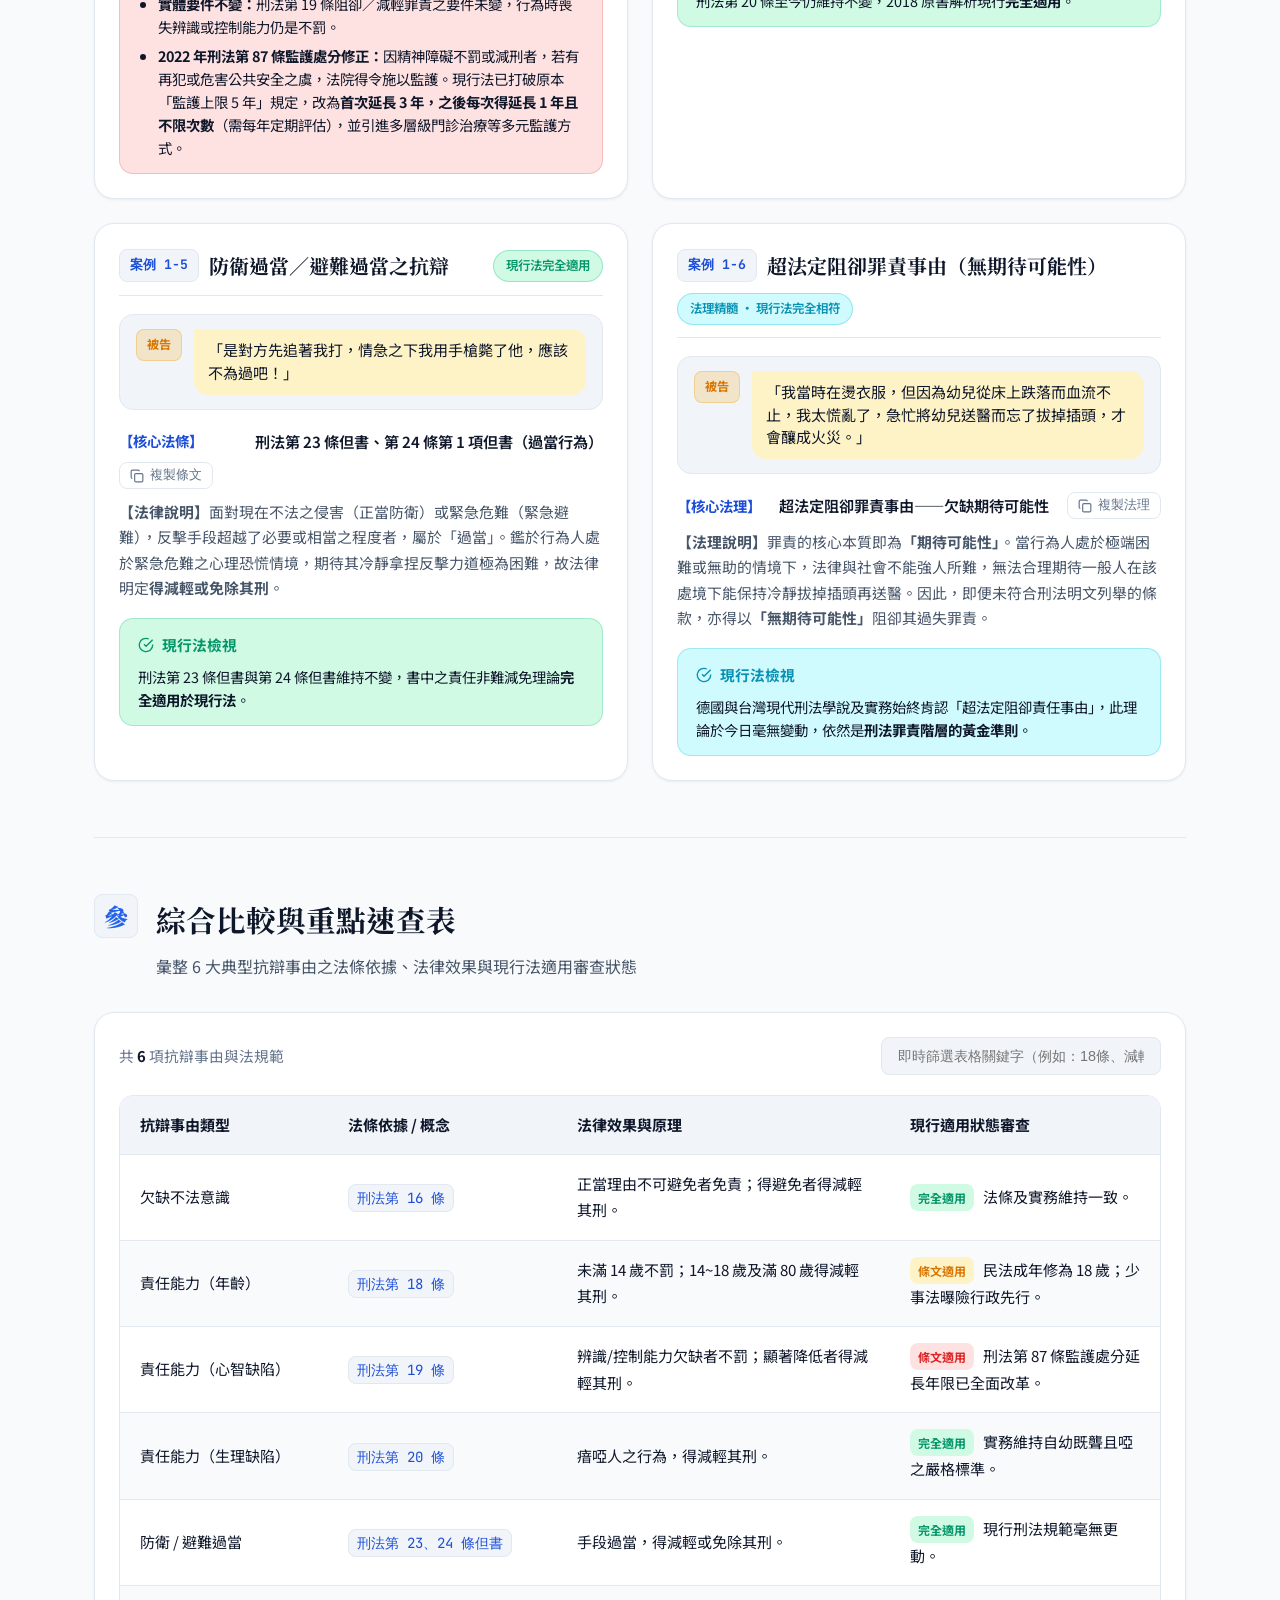
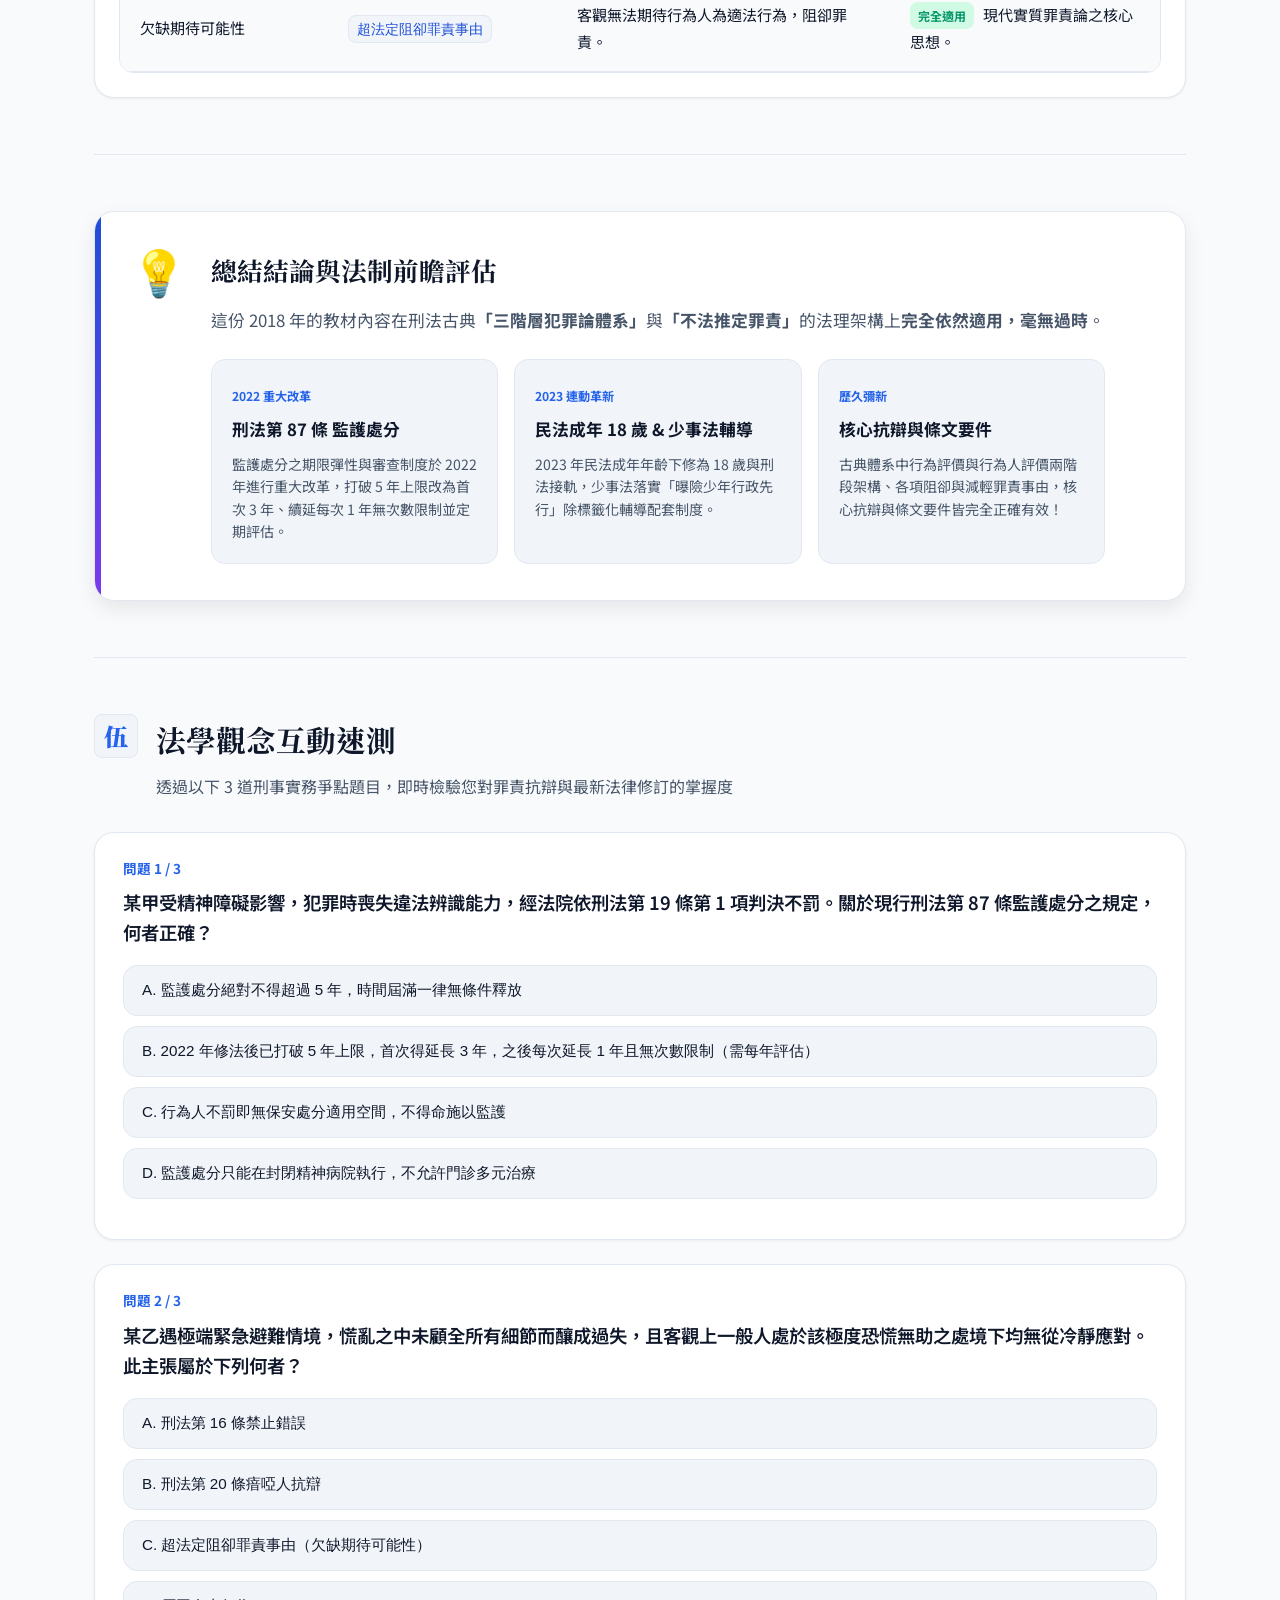
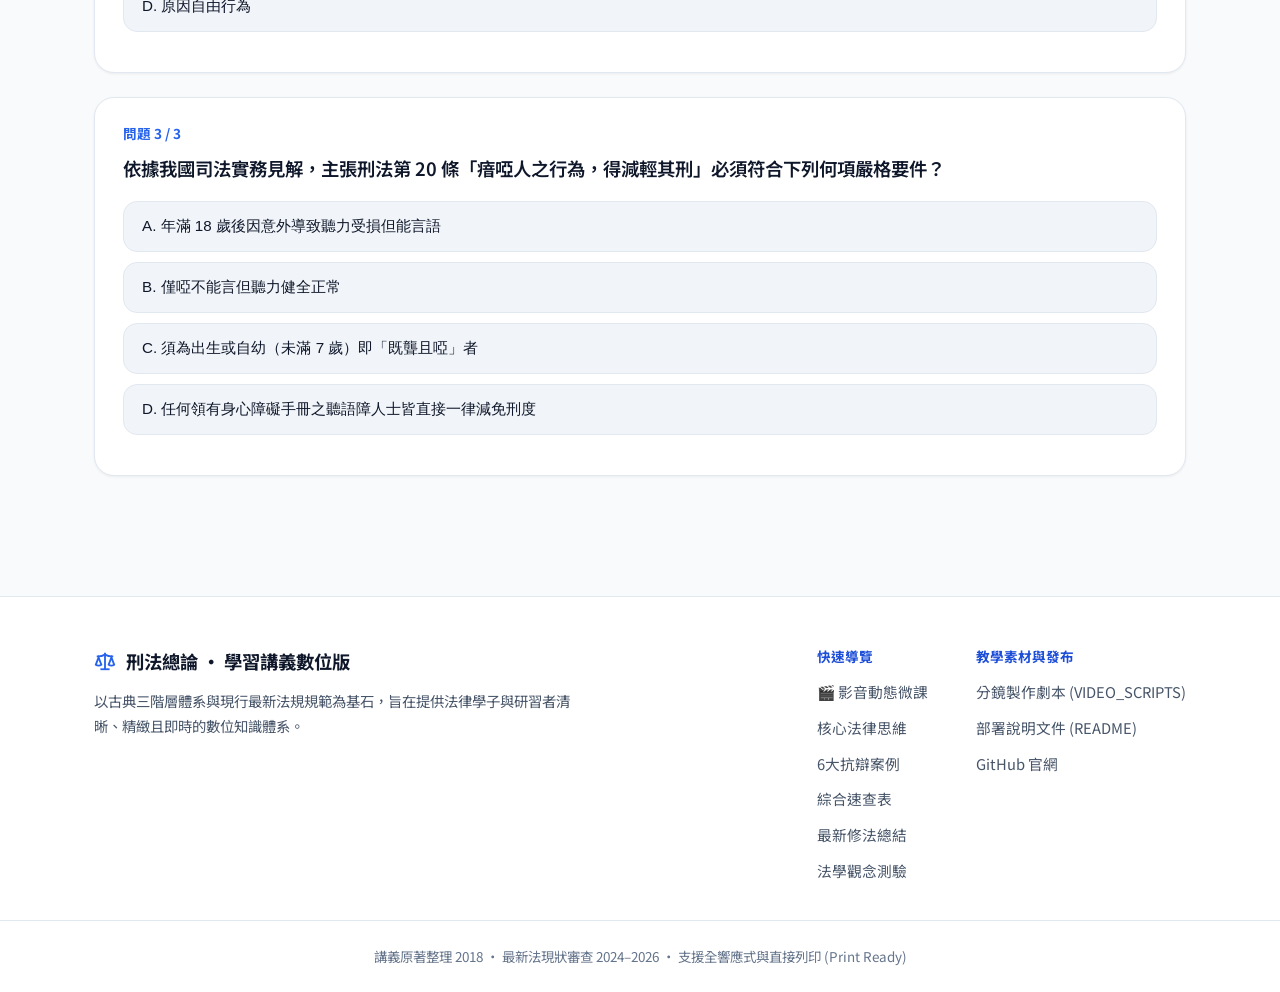
==== commit 59f172ea: "V0.1.2" ====
--- a/index.html
+++ b/index.html
@@ -175,11 +175,11 @@
                 <span class="stage-badge-chap" id="stageChapBadge">分鏡 1 / 4</span>
                 <span class="live-status-pill" id="liveStatusPill">⏸ 點擊播放</span>
               </div>
-              <div class="stage-voice-indicator" id="voiceIndicator" title="語音導覽狀態">
+              <div class="stage-voice-indicator" id="voiceIndicator" title="語音導覽狀態（點擊開啟擬真人聲設定）">
                 <span class="sound-wave"></span>
                 <span class="sound-wave"></span>
                 <span class="sound-wave"></span>
-                <span class="sound-text">AI 語音旁白就緒</span>
+                <span class="sound-text" id="voiceIndicatorText">AI 自然人聲就緒</span>
               </div>
             </div>
 
@@ -243,6 +243,11 @@
                   <button class="ctrl-btn btn-text" id="voiceToggleBtn" title="開啟/關閉中文語音導覽朗讀">
                     <svg viewBox="0 0 24 24" fill="none" stroke="currentColor" stroke-width="2"><polygon points="11 5 6 9 2 9 2 15 6 15 11 19 11 5"/><path d="M19.07 4.93a10 10 0 0 1 0 14.14M15.54 8.46a5 5 0 0 1 0 7.07"/></svg>
                     <span class="ctrl-label">語音旁白</span>
+                  </button>
+                  <!-- 聲音設定 -->
+                  <button class="ctrl-btn btn-text" id="voiceSettingsBtn" title="擬真人聲與音色設定">
+                    <svg viewBox="0 0 24 24" fill="none" stroke="currentColor" stroke-width="2"><circle cx="12" cy="12" r="3"/><path d="M19.4 15a1.65 1.65 0 0 0 .33 1.82l.06.06a2 2 0 0 1 0 2.83 2 2 0 0 1-2.83 0l-.06-.06a1.65 1.65 0 0 0-1.82-.33 1.65 1.65 0 0 0-1 1.51V21a2 2 0 0 1-2 2 2 2 0 0 1-2-2v-.09A1.65 1.65 0 0 0 9 19.4a1.65 1.65 0 0 0-1.82.33l-.06.06a2 2 0 0 1-2.83 0 2 2 0 0 1 0-2.83l.06-.06a1.65 1.65 0 0 0 .33-1.82 1.65 1.65 0 0 0-1.51-1H3a2 2 0 0 1-2-2 2 2 0 0 1 2-2h.09A1.65 1.65 0 0 0 4.6 9a1.65 1.65 0 0 0-.33-1.82l-.06-.06a2 2 0 0 1 0-2.83 2 2 0 0 1 2.83 0l.06.06a1.65 1.65 0 0 0 1.82.33H9a1.65 1.65 0 0 0 1-1.51V3a2 2 0 0 1 2-2 2 2 0 0 1 2 2v.09a1.65 1.65 0 0 0 1 1.51 1.65 1.65 0 0 0 1.82-.33l.06-.06a2 2 0 0 1 2.83 0 2 2 0 0 1 0 2.83l-.06.06a1.65 1.65 0 0 0-.33 1.82V9a1.65 1.65 0 0 0 1.51 1H21a2 2 0 0 1 2 2 2 2 0 0 1-2 2h-.09a1.65 1.65 0 0 0-1.51 1z"/></svg>
+                    <span class="ctrl-label">聲音設定</span>
                   </button>
                   <!-- 語速選擇 -->
                   <button class="ctrl-btn btn-text" id="speedToggleBtn" title="切換播放倍速">
@@ -904,6 +909,119 @@
     <svg viewBox="0 0 24 24" fill="none" stroke="currentColor" stroke-width="2"><path d="m18 15-6-6-6 6"/></svg>
   </button>
 
+  <!-- 擬真人聲設定面板 (Voice Settings Modal) -->
+  <div class="voice-modal-overlay" id="voiceSettingsModal" style="display: none;" aria-hidden="true">
+    <div class="voice-modal-card" role="dialog" aria-labelledby="voiceModalTitle">
+      <div class="voice-modal-header">
+        <div class="voice-modal-title-group">
+          <span class="voice-modal-icon">🎙️</span>
+          <div>
+            <h3 class="voice-modal-title" id="voiceModalTitle">高擬真自然人聲設定</h3>
+            <p class="voice-modal-subtitle">優先啟用微軟 / Google 自然神經網路語音，告別機械音</p>
+          </div>
+        </div>
+        <button class="voice-modal-close" id="voiceModalCloseBtn" aria-label="關閉設定">&times;</button>
+      </div>
+
+      <div class="voice-modal-body">
+        <!-- 人聲音色風格選擇 (Persona) -->
+        <div class="voice-setting-section">
+          <label class="voice-setting-label">🎭 人聲音色風格 (Persona)</label>
+          <div class="voice-persona-grid">
+            <button class="voice-persona-btn active" data-persona="auto" type="button">
+              <span class="persona-icon">🌟</span>
+              <span class="persona-name">智慧最佳自然音</span>
+              <span class="persona-desc">自動匹配本機音質最高語音</span>
+            </button>
+            <button class="voice-persona-btn" data-persona="female" type="button">
+              <span class="persona-icon">🌸</span>
+              <span class="persona-name">臺灣自然女聲</span>
+              <span class="persona-desc">微軟曉臻 / Google 國語</span>
+            </button>
+            <button class="voice-persona-btn" data-persona="male" type="button">
+              <span class="persona-icon">👨‍🏫</span>
+              <span class="persona-name">臺灣沉穩男聲</span>
+              <span class="persona-desc">微軟雲哲 / 專業導師男聲</span>
+            </button>
+            <button class="voice-persona-btn" data-persona="anchor" type="button">
+              <span class="persona-icon">📢</span>
+              <span class="persona-name">新聞法學主播</span>
+              <span class="persona-desc">清晰端莊專業播報音</span>
+            </button>
+          </div>
+        </div>
+
+        <!-- 詳細語音引擎選單 (Voice Engine) -->
+        <div class="voice-setting-section">
+          <div class="voice-setting-row">
+            <label class="voice-setting-label" for="voiceSelectDropdown">🎙️ 系統偵測到之中文語音清單</label>
+            <span class="voice-active-badge" id="currentVoiceBadge">偵測中...</span>
+          </div>
+          <select id="voiceSelectDropdown" class="voice-select-dropdown" aria-label="選擇語音包"></select>
+          <p class="voice-tip-text">💡 <strong>最佳體驗提示</strong>：推薦使用 <strong>Microsoft Edge</strong> 瀏覽器，內建全球最逼真的繁體中文「微軟曉臻 / 雲哲」免費神經網路真人聲音；Chrome 亦支援自然 Google 國語。</p>
+        </div>
+
+        <!-- 語速與音調微調 (Sliders) -->
+        <div class="voice-setting-section">
+          <div class="voice-sliders-grid">
+            <div class="voice-slider-item">
+              <div class="voice-slider-header">
+                <label for="voicePitchRange">🎵 音調沉著度 (Pitch)</label>
+                <span id="voicePitchVal" class="slider-val-badge">1.00x</span>
+              </div>
+              <input type="range" id="voicePitchRange" min="0.8" max="1.2" step="0.02" value="1.0" class="voice-range-input">
+              <div class="slider-ticks">
+                <span>低沉雄厚 (0.8)</span>
+                <span>自然 (1.0)</span>
+                <span>清亮明快 (1.2)</span>
+              </div>
+            </div>
+
+            <div class="voice-slider-item">
+              <div class="voice-slider-header">
+                <label for="voiceSpeedRange">⚡ 語速節奏 (Speed)</label>
+                <span id="voiceSpeedVal" class="slider-val-badge">1.00x</span>
+              </div>
+              <input type="range" id="voiceSpeedRange" min="0.8" max="1.5" step="0.05" value="1.0" class="voice-range-input">
+              <div class="slider-ticks">
+                <span>沈穩慢讀 (0.8x)</span>
+                <span>標準 (1.0x)</span>
+                <span>考前速讀 (1.5x)</span>
+              </div>
+            </div>
+          </div>
+        </div>
+
+        <!-- 自然換氣與停頓切換 -->
+        <div class="voice-setting-section">
+          <label class="voice-checkbox-label">
+            <input type="checkbox" id="voiceNaturalPauseCheckbox" checked>
+            <span class="checkbox-custom"></span>
+            <div class="checkbox-text-group">
+              <span class="checkbox-title">啟用人類自然呼吸換氣與標點停頓 (推薦)</span>
+              <span class="checkbox-sub">依標點符號加入 120ms~320ms 微停頓，語氣抑揚頓挫更自然，且徹底解決 Chrome 長篇朗讀中斷問題。</span>
+            </div>
+          </label>
+        </div>
+      </div>
+
+      <!-- 底部操作區 (試聽與儲存) -->
+      <div class="voice-modal-footer">
+        <div class="voice-preview-wrapper">
+          <button class="voice-preview-btn" id="voicePreviewBtn" type="button">
+            <span class="preview-icon">▶</span>
+            <span id="voicePreviewBtnText">試聽人聲效果</span>
+          </button>
+          <span class="voice-preview-status" id="voicePreviewStatus">點擊試聽測試音質</span>
+        </div>
+        <div class="voice-footer-actions">
+          <button class="voice-btn-reset" id="voiceResetBtn" type="button">恢復推薦預設</button>
+          <button class="voice-btn-confirm" id="voiceSaveBtn" type="button">確認完成</button>
+        </div>
+      </div>
+    </div>
+  </div>
+
   <!-- 全域 Toast 提示訊息 -->
   <div id="toast" class="toast" role="alert" aria-live="assertive" aria-atomic="true"></div>
 
--- a/css/style.css
+++ b/css/style.css
@@ -1741,6 +1741,15 @@
   border: 1px solid rgba(255, 255, 255, 0.1);
   padding: 4px 12px;
   border-radius: var(--radius-full);
+  cursor: pointer;
+  transition: var(--transition-smooth);
+  user-select: none;
+}
+
+.stage-voice-indicator:hover {
+  background: rgba(30, 41, 59, 0.85);
+  border-color: rgba(96, 165, 250, 0.4);
+  transform: translateY(-1px);
 }
 
 .sound-wave {
@@ -1783,16 +1792,16 @@
   margin-left: 4px;
 }
 
-/* 中央動態畫布 */
+/* 中央動態畫布 (16:9 純淨視訊舞台) */
 .stage-canvas {
-  flex: 1;
-  display: flex;
-  align-items: center;
-  justify-content: center;
-  padding: 24px 30px;
+  width: 100%;
+  aspect-ratio: 16 / 9;
   position: relative;
   overflow: hidden;
-  min-height: 380px;
+  background: #020617;
+  display: flex;
+  align-items: center;
+  justify-content: center;
 }
 
 .video-canvas-element {
@@ -1800,9 +1809,50 @@
   inset: 0;
   width: 100%;
   height: 100%;
+  object-fit: cover;
   z-index: 1;
-  pointer-events: none;
-  opacity: 0.88;
+}
+
+.live-status-pill {
+  font-size: 0.76rem;
+  font-weight: 700;
+  padding: 3px 10px;
+  border-radius: var(--radius-full);
+  background: rgba(255, 255, 255, 0.1);
+  border: 1px solid rgba(255, 255, 255, 0.15);
+  color: #cbd5e1;
+  display: inline-flex;
+  align-items: center;
+  gap: 6px;
+  transition: all 0.25s ease;
+}
+
+.live-status-pill.playing {
+  background: rgba(239, 68, 68, 0.2);
+  border-color: rgba(239, 68, 68, 0.5);
+  color: #fca5a5;
+}
+
+.live-status-pill.playing::before {
+  content: "";
+  width: 7px;
+  height: 7px;
+  border-radius: 50%;
+  background-color: #ef4444;
+  box-shadow: 0 0 8px #ef4444;
+  animation: liveBlink 1.2s infinite ease-in-out;
+}
+
+.video-slide-notes {
+  background: rgba(15, 23, 42, 0.5);
+  border-top: 1px solid rgba(255, 255, 255, 0.08);
+  padding: 18px 20px;
+}
+
+.video-slide-notes .motion-card {
+  max-width: 100%;
+  box-shadow: none;
+  background: rgba(30, 41, 59, 0.5);
 }
 
 /* 影片大封面播放按鈕蒙版 (點擊即播) */
@@ -2323,6 +2373,471 @@
   }
   .video-screen {
     min-height: 420px;
+  }
+}
+
+/* --- 擬真人聲設定面板 (Voice Settings Modal) --- */
+.voice-modal-overlay {
+  position: fixed;
+  inset: 0;
+  background: rgba(3, 7, 18, 0.75);
+  backdrop-filter: blur(8px);
+  -webkit-backdrop-filter: blur(8px);
+  z-index: 9999;
+  display: flex;
+  align-items: center;
+  justify-content: center;
+  padding: 16px;
+  animation: modalFadeIn 0.25s ease-out;
+}
+
+@keyframes modalFadeIn {
+  from { opacity: 0; }
+  to { opacity: 1; }
+}
+
+.voice-modal-card {
+  width: 100%;
+  max-width: 580px;
+  background: var(--bg-card-elevated);
+  border: 1px solid rgba(255, 255, 255, 0.15);
+  box-shadow: 0 24px 48px -12px rgba(0, 0, 0, 0.6), 0 0 0 1px rgba(255, 255, 255, 0.05);
+  border-radius: var(--radius-lg);
+  overflow: hidden;
+  color: var(--text-primary);
+  display: flex;
+  flex-direction: column;
+  animation: cardScaleUp 0.25s cubic-bezier(0.16, 1, 0.3, 1);
+}
+
+@keyframes cardScaleUp {
+  from { opacity: 0; transform: scale(0.95) translateY(8px); }
+  to { opacity: 1; transform: scale(1) translateY(0); }
+}
+
+.voice-modal-header {
+  padding: 18px 24px;
+  border-bottom: 1px solid var(--border-color);
+  display: flex;
+  justify-content: space-between;
+  align-items: center;
+  background: rgba(15, 23, 42, 0.4);
+}
+
+.voice-modal-title-group {
+  display: flex;
+  align-items: center;
+  gap: 12px;
+}
+
+.voice-modal-icon {
+  font-size: 1.6rem;
+  background: linear-gradient(135deg, rgba(59, 130, 246, 0.2), rgba(16, 185, 129, 0.2));
+  border: 1px solid rgba(59, 130, 246, 0.4);
+  padding: 8px;
+  border-radius: var(--radius-md);
+  display: flex;
+  align-items: center;
+  justify-content: center;
+}
+
+.voice-modal-title {
+  font-size: 1.15rem;
+  font-weight: 700;
+  color: #ffffff;
+  margin: 0;
+  line-height: 1.3;
+}
+
+.voice-modal-subtitle {
+  font-size: 0.8rem;
+  color: var(--text-secondary);
+  margin: 2px 0 0 0;
+}
+
+.voice-modal-close {
+  background: transparent;
+  border: none;
+  color: #94a3b8;
+  font-size: 1.7rem;
+  line-height: 1;
+  padding: 4px 8px;
+  border-radius: var(--radius-sm);
+  cursor: pointer;
+  transition: var(--transition-fast);
+}
+
+.voice-modal-close:hover {
+  color: #ffffff;
+  background: rgba(255, 255, 255, 0.1);
+}
+
+.voice-modal-body {
+  padding: 20px 24px;
+  display: flex;
+  flex-direction: column;
+  gap: 20px;
+  max-height: 70vh;
+  overflow-y: auto;
+}
+
+.voice-setting-section {
+  display: flex;
+  flex-direction: column;
+  gap: 8px;
+}
+
+.voice-setting-row {
+  display: flex;
+  justify-content: space-between;
+  align-items: center;
+}
+
+.voice-setting-label {
+  font-size: 0.86rem;
+  font-weight: 700;
+  color: #cbd5e1;
+  letter-spacing: 0.02em;
+}
+
+.voice-active-badge {
+  font-size: 0.72rem;
+  font-weight: 600;
+  padding: 2px 8px;
+  border-radius: var(--radius-full);
+  background: rgba(16, 185, 129, 0.15);
+  border: 1px solid rgba(16, 185, 129, 0.35);
+  color: #6ee7b7;
+}
+
+/* 人格音色卡片網格 */
+.voice-persona-grid {
+  display: grid;
+  grid-template-columns: 1fr 1fr;
+  gap: 10px;
+}
+
+.voice-persona-btn {
+  background: rgba(15, 23, 42, 0.5);
+  border: 1px solid rgba(255, 255, 255, 0.1);
+  border-radius: var(--radius-md);
+  padding: 12px 14px;
+  text-align: left;
+  cursor: pointer;
+  transition: var(--transition-smooth);
+  display: flex;
+  flex-direction: column;
+  gap: 3px;
+  position: relative;
+}
+
+.voice-persona-btn:hover {
+  background: rgba(30, 41, 59, 0.8);
+  border-color: rgba(96, 165, 250, 0.4);
+  transform: translateY(-1px);
+}
+
+.voice-persona-btn.active {
+  background: rgba(59, 130, 246, 0.15);
+  border-color: rgba(96, 165, 250, 0.8);
+  box-shadow: 0 0 16px rgba(59, 130, 246, 0.25);
+}
+
+.voice-persona-btn.active::after {
+  content: "✓";
+  position: absolute;
+  top: 8px;
+  right: 10px;
+  font-size: 0.82rem;
+  font-weight: 800;
+  color: #60a5fa;
+}
+
+.persona-icon {
+  font-size: 1.25rem;
+  margin-bottom: 2px;
+}
+
+.persona-name {
+  font-size: 0.88rem;
+  font-weight: 700;
+  color: #f1f5f9;
+}
+
+.persona-desc {
+  font-size: 0.74rem;
+  color: #94a3b8;
+  line-height: 1.35;
+}
+
+/* 語音下拉選單 */
+.voice-select-dropdown {
+  width: 100%;
+  background: #0f172a;
+  border: 1px solid rgba(255, 255, 255, 0.15);
+  border-radius: var(--radius-md);
+  color: #f8fafc;
+  padding: 10px 14px;
+  font-size: 0.88rem;
+  cursor: pointer;
+  transition: var(--transition-fast);
+  outline: none;
+}
+
+.voice-select-dropdown:focus {
+  border-color: var(--accent-primary);
+  box-shadow: 0 0 0 3px rgba(59, 130, 246, 0.25);
+}
+
+.voice-tip-text {
+  font-size: 0.76rem;
+  color: #94a3b8;
+  line-height: 1.5;
+  background: rgba(59, 130, 246, 0.08);
+  border-left: 3px solid #3b82f6;
+  padding: 6px 10px;
+  border-radius: 0 var(--radius-sm) var(--radius-sm) 0;
+  margin: 2px 0 0 0;
+}
+
+.voice-tip-text strong {
+  color: #93c5fd;
+}
+
+/* 滑桿控制區 */
+.voice-sliders-grid {
+  display: grid;
+  grid-template-columns: 1fr 1fr;
+  gap: 16px;
+}
+
+.voice-slider-item {
+  display: flex;
+  flex-direction: column;
+  gap: 6px;
+}
+
+.voice-slider-header {
+  display: flex;
+  justify-content: space-between;
+  align-items: center;
+  font-size: 0.82rem;
+  color: #cbd5e1;
+  font-weight: 600;
+}
+
+.slider-val-badge {
+  font-family: var(--font-mono);
+  font-size: 0.76rem;
+  color: #60a5fa;
+  background: rgba(59, 130, 246, 0.15);
+  padding: 2px 6px;
+  border-radius: 4px;
+}
+
+.voice-range-input {
+  width: 100%;
+  height: 6px;
+  -webkit-appearance: none;
+  appearance: none;
+  background: rgba(255, 255, 255, 0.15);
+  border-radius: 3px;
+  outline: none;
+  cursor: pointer;
+}
+
+.voice-range-input::-webkit-slider-thumb {
+  -webkit-appearance: none;
+  appearance: none;
+  width: 16px;
+  height: 16px;
+  border-radius: 50%;
+  background: #3b82f6;
+  box-shadow: 0 0 8px rgba(59, 130, 246, 0.8);
+  cursor: pointer;
+  transition: transform 0.15s ease;
+}
+
+.voice-range-input::-webkit-slider-thumb:hover {
+  transform: scale(1.2);
+}
+
+.slider-ticks {
+  display: flex;
+  justify-content: space-between;
+  font-size: 0.7rem;
+  color: #64748b;
+}
+
+/* 核取方塊自訂 */
+.voice-checkbox-label {
+  display: flex;
+  align-items: flex-start;
+  gap: 12px;
+  cursor: pointer;
+  padding: 10px 14px;
+  background: rgba(15, 23, 42, 0.4);
+  border: 1px solid rgba(255, 255, 255, 0.08);
+  border-radius: var(--radius-md);
+  transition: var(--transition-smooth);
+}
+
+.voice-checkbox-label:hover {
+  background: rgba(30, 41, 59, 0.6);
+  border-color: rgba(255, 255, 255, 0.15);
+}
+
+.voice-checkbox-label input[type="checkbox"] {
+  display: none;
+}
+
+.checkbox-custom {
+  width: 18px;
+  height: 18px;
+  border-radius: 4px;
+  border: 2px solid #64748b;
+  display: inline-flex;
+  align-items: center;
+  justify-content: center;
+  margin-top: 2px;
+  flex-shrink: 0;
+  transition: var(--transition-fast);
+}
+
+.voice-checkbox-label input[type="checkbox"]:checked + .checkbox-custom {
+  background: #10b981;
+  border-color: #10b981;
+}
+
+.voice-checkbox-label input[type="checkbox"]:checked + .checkbox-custom::after {
+  content: "✓";
+  color: #ffffff;
+  font-size: 0.75rem;
+  font-weight: 900;
+}
+
+.checkbox-text-group {
+  display: flex;
+  flex-direction: column;
+  gap: 2px;
+}
+
+.checkbox-title {
+  font-size: 0.84rem;
+  font-weight: 700;
+  color: #f1f5f9;
+}
+
+.checkbox-sub {
+  font-size: 0.75rem;
+  color: #94a3b8;
+  line-height: 1.4;
+}
+
+/* 彈窗底部操作區 */
+.voice-modal-footer {
+  padding: 16px 24px;
+  border-top: 1px solid var(--border-color);
+  background: rgba(15, 23, 42, 0.6);
+  display: flex;
+  justify-content: space-between;
+  align-items: center;
+  flex-wrap: wrap;
+  gap: 12px;
+}
+
+.voice-preview-wrapper {
+  display: flex;
+  align-items: center;
+  gap: 10px;
+}
+
+.voice-preview-btn {
+  background: linear-gradient(135deg, #3b82f6, #2563eb);
+  color: #ffffff;
+  border: none;
+  padding: 8px 16px;
+  border-radius: var(--radius-full);
+  font-size: 0.84rem;
+  font-weight: 700;
+  cursor: pointer;
+  display: inline-flex;
+  align-items: center;
+  gap: 6px;
+  box-shadow: 0 0 12px rgba(59, 130, 246, 0.4);
+  transition: var(--transition-smooth);
+}
+
+.voice-preview-btn:hover {
+  background: linear-gradient(135deg, #60a5fa, #3b82f6);
+  transform: translateY(-1px);
+  box-shadow: 0 0 18px rgba(59, 130, 246, 0.6);
+}
+
+.voice-preview-btn.speaking {
+  background: linear-gradient(135deg, #ef4444, #dc2626);
+  box-shadow: 0 0 16px rgba(239, 68, 68, 0.6);
+}
+
+.voice-preview-status {
+  font-size: 0.78rem;
+  color: #94a3b8;
+}
+
+.voice-footer-actions {
+  display: flex;
+  align-items: center;
+  gap: 8px;
+}
+
+.voice-btn-reset {
+  background: transparent;
+  border: 1px solid rgba(255, 255, 255, 0.15);
+  color: #94a3b8;
+  padding: 8px 14px;
+  border-radius: var(--radius-md);
+  font-size: 0.82rem;
+  cursor: pointer;
+  transition: var(--transition-fast);
+}
+
+.voice-btn-reset:hover {
+  color: #ffffff;
+  background: rgba(255, 255, 255, 0.08);
+}
+
+.voice-btn-confirm {
+  background: #10b981;
+  color: #ffffff;
+  border: none;
+  padding: 8px 18px;
+  border-radius: var(--radius-md);
+  font-size: 0.84rem;
+  font-weight: 700;
+  cursor: pointer;
+  box-shadow: 0 0 12px rgba(16, 185, 129, 0.35);
+  transition: var(--transition-smooth);
+}
+
+.voice-btn-confirm:hover {
+  background: #059669;
+  transform: translateY(-1px);
+  box-shadow: 0 0 18px rgba(16, 185, 129, 0.5);
+}
+
+@media (max-width: 640px) {
+  .voice-persona-grid,
+  .voice-sliders-grid {
+    grid-template-columns: 1fr;
+  }
+  .voice-modal-footer {
+    flex-direction: column;
+    align-items: stretch;
+  }
+  .voice-preview-wrapper,
+  .voice-footer-actions {
+    width: 100%;
+    justify-content: space-between;
   }
 }
 
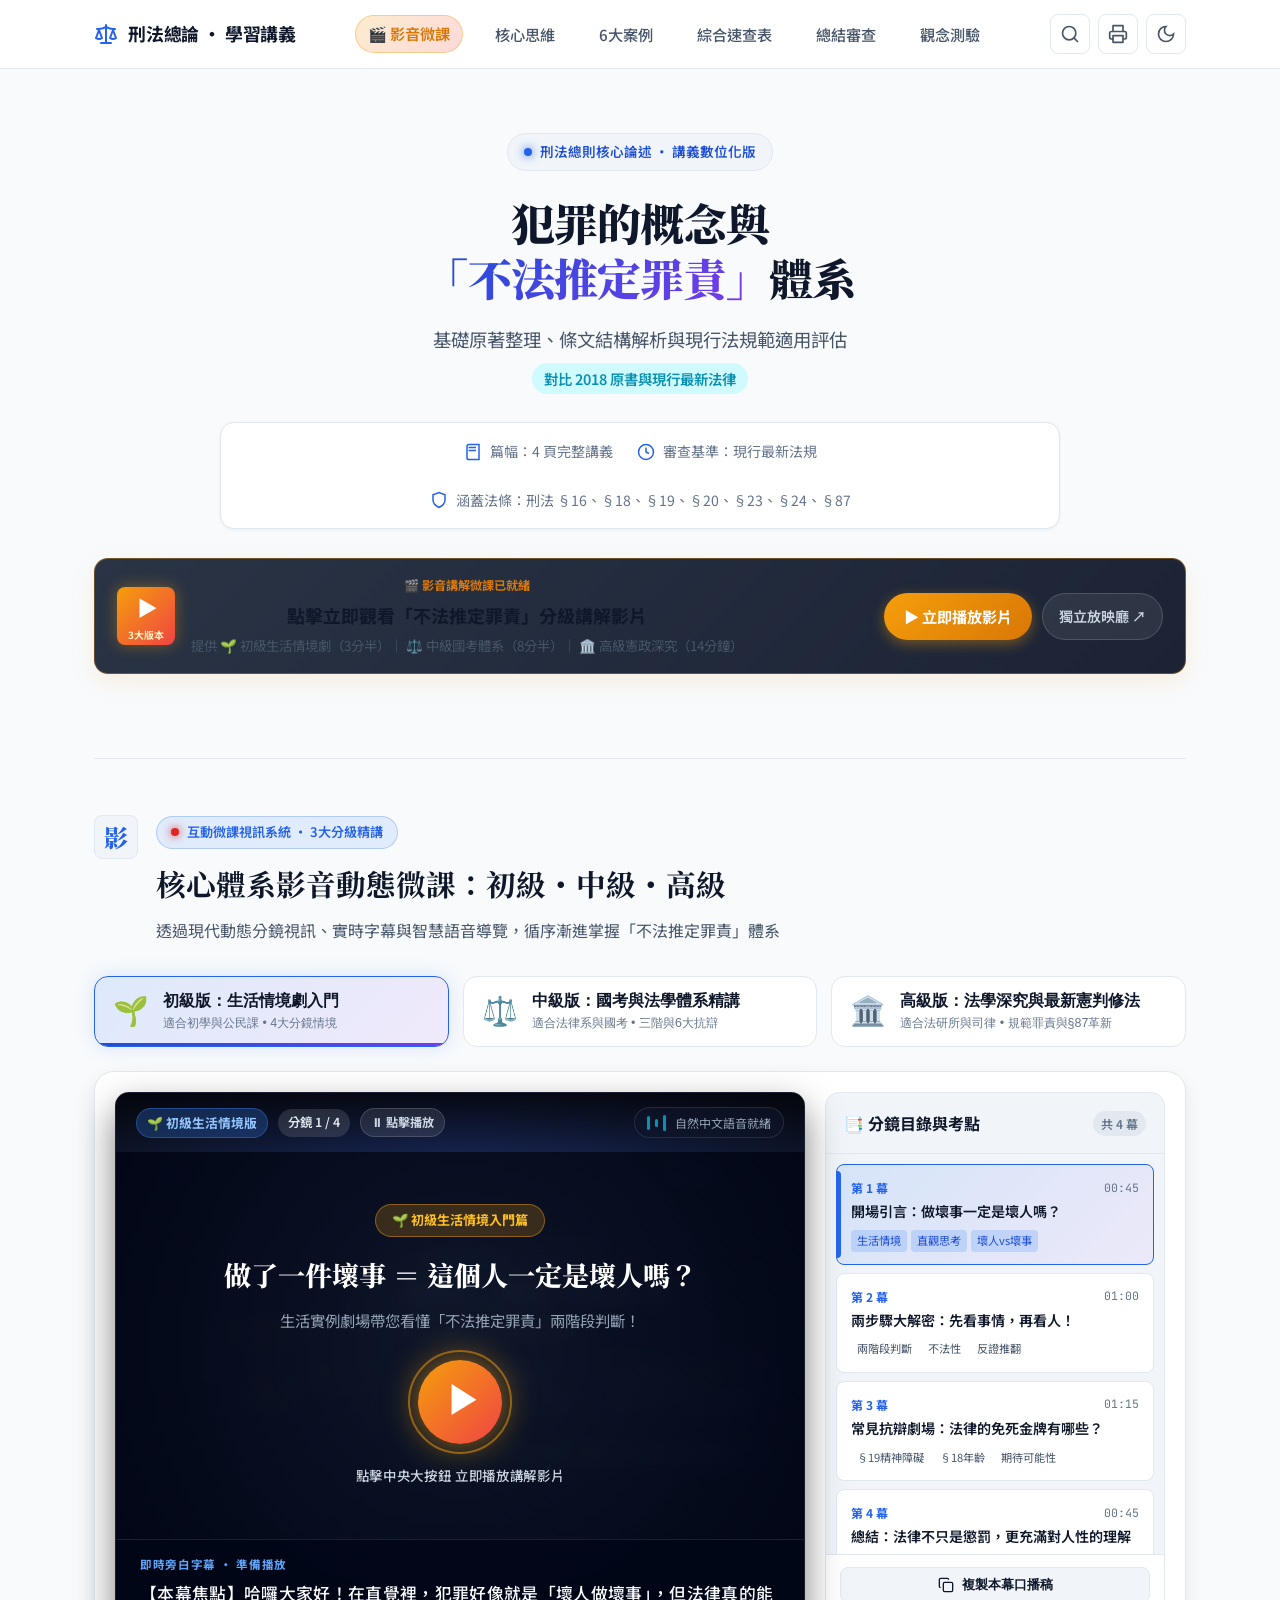
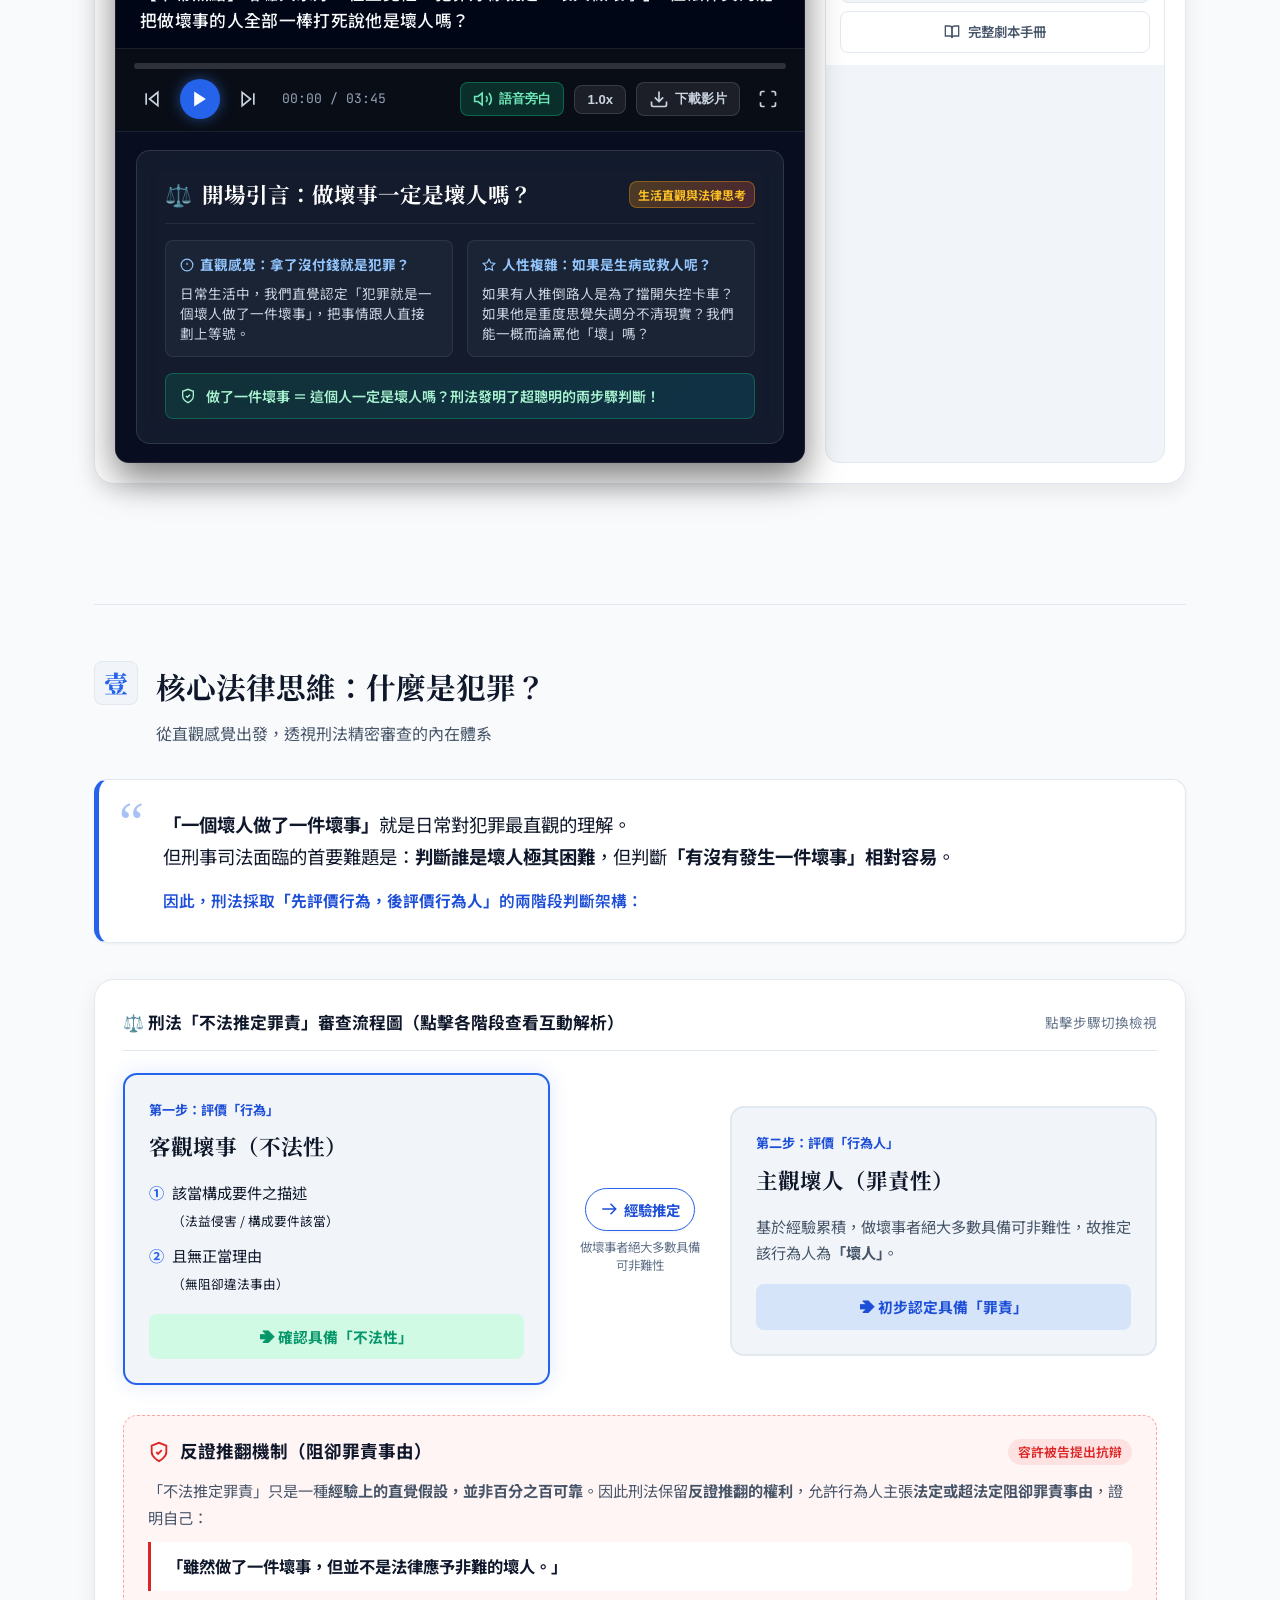
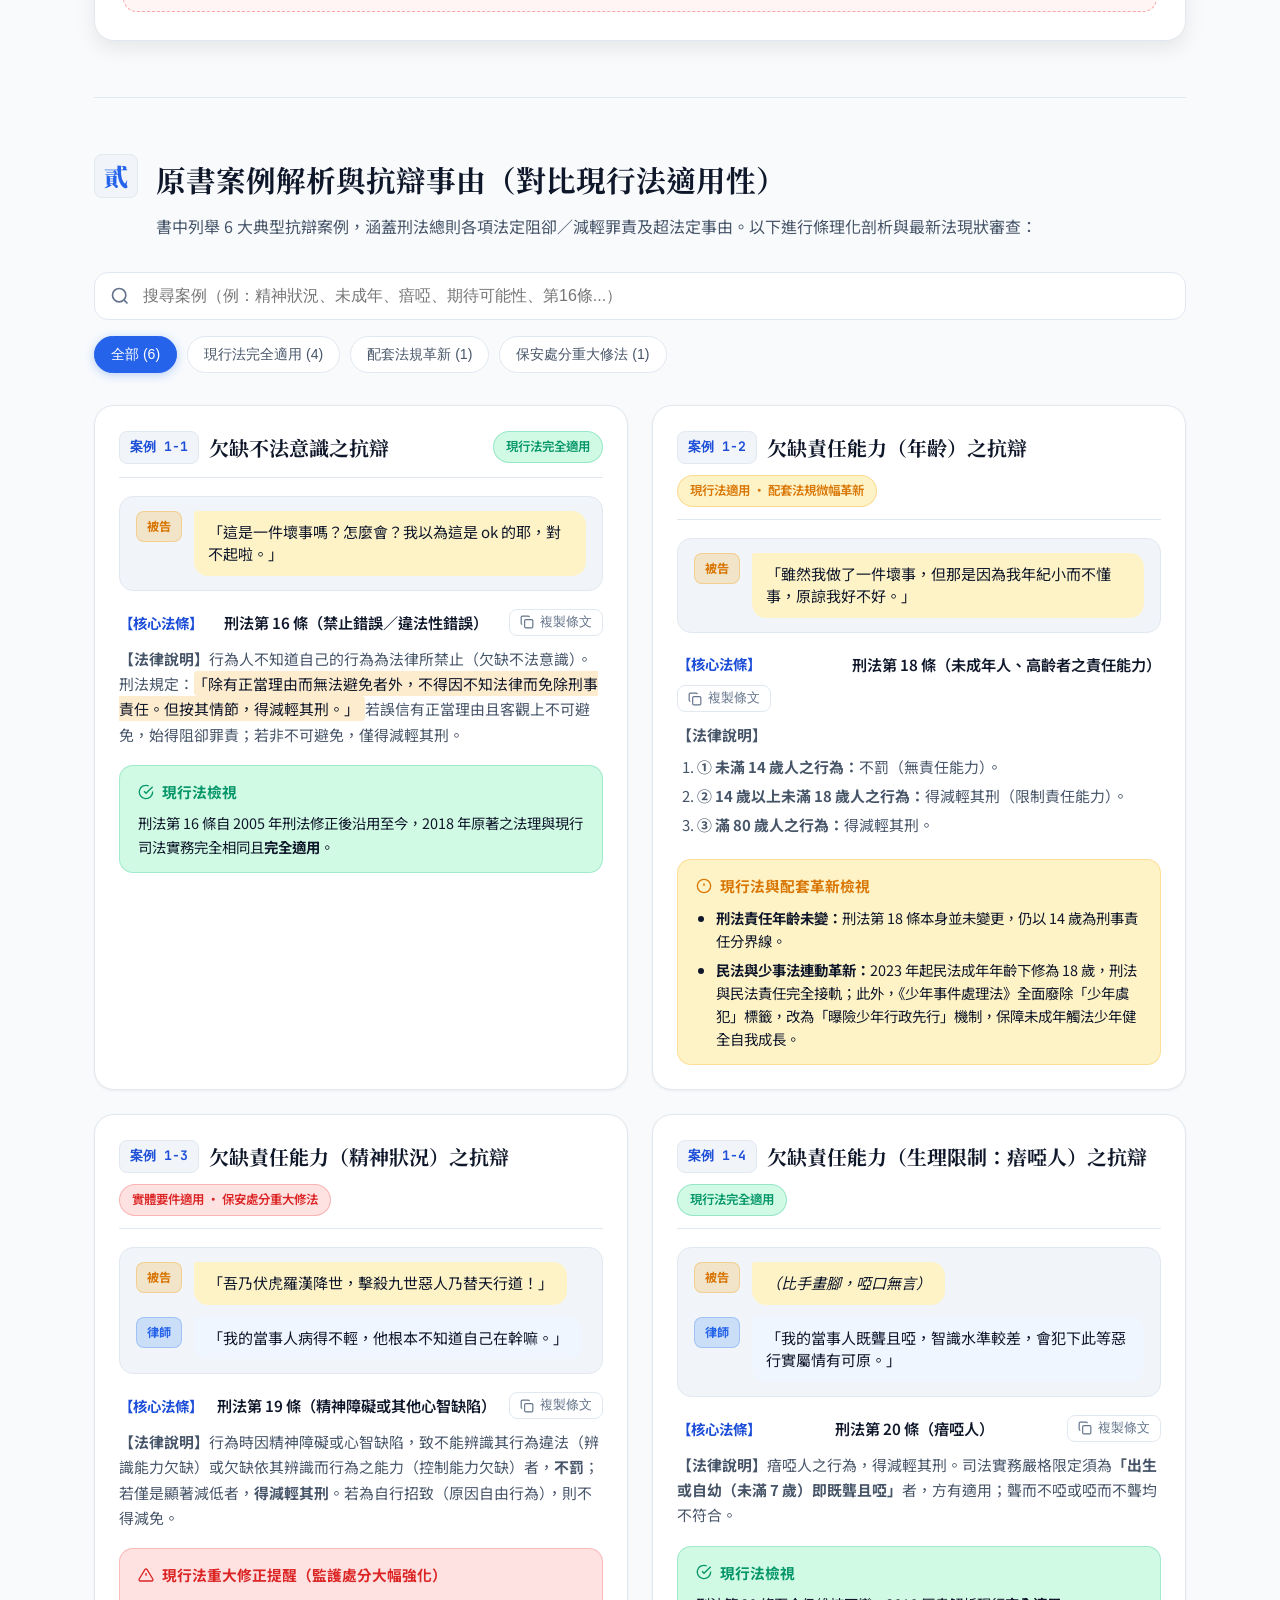
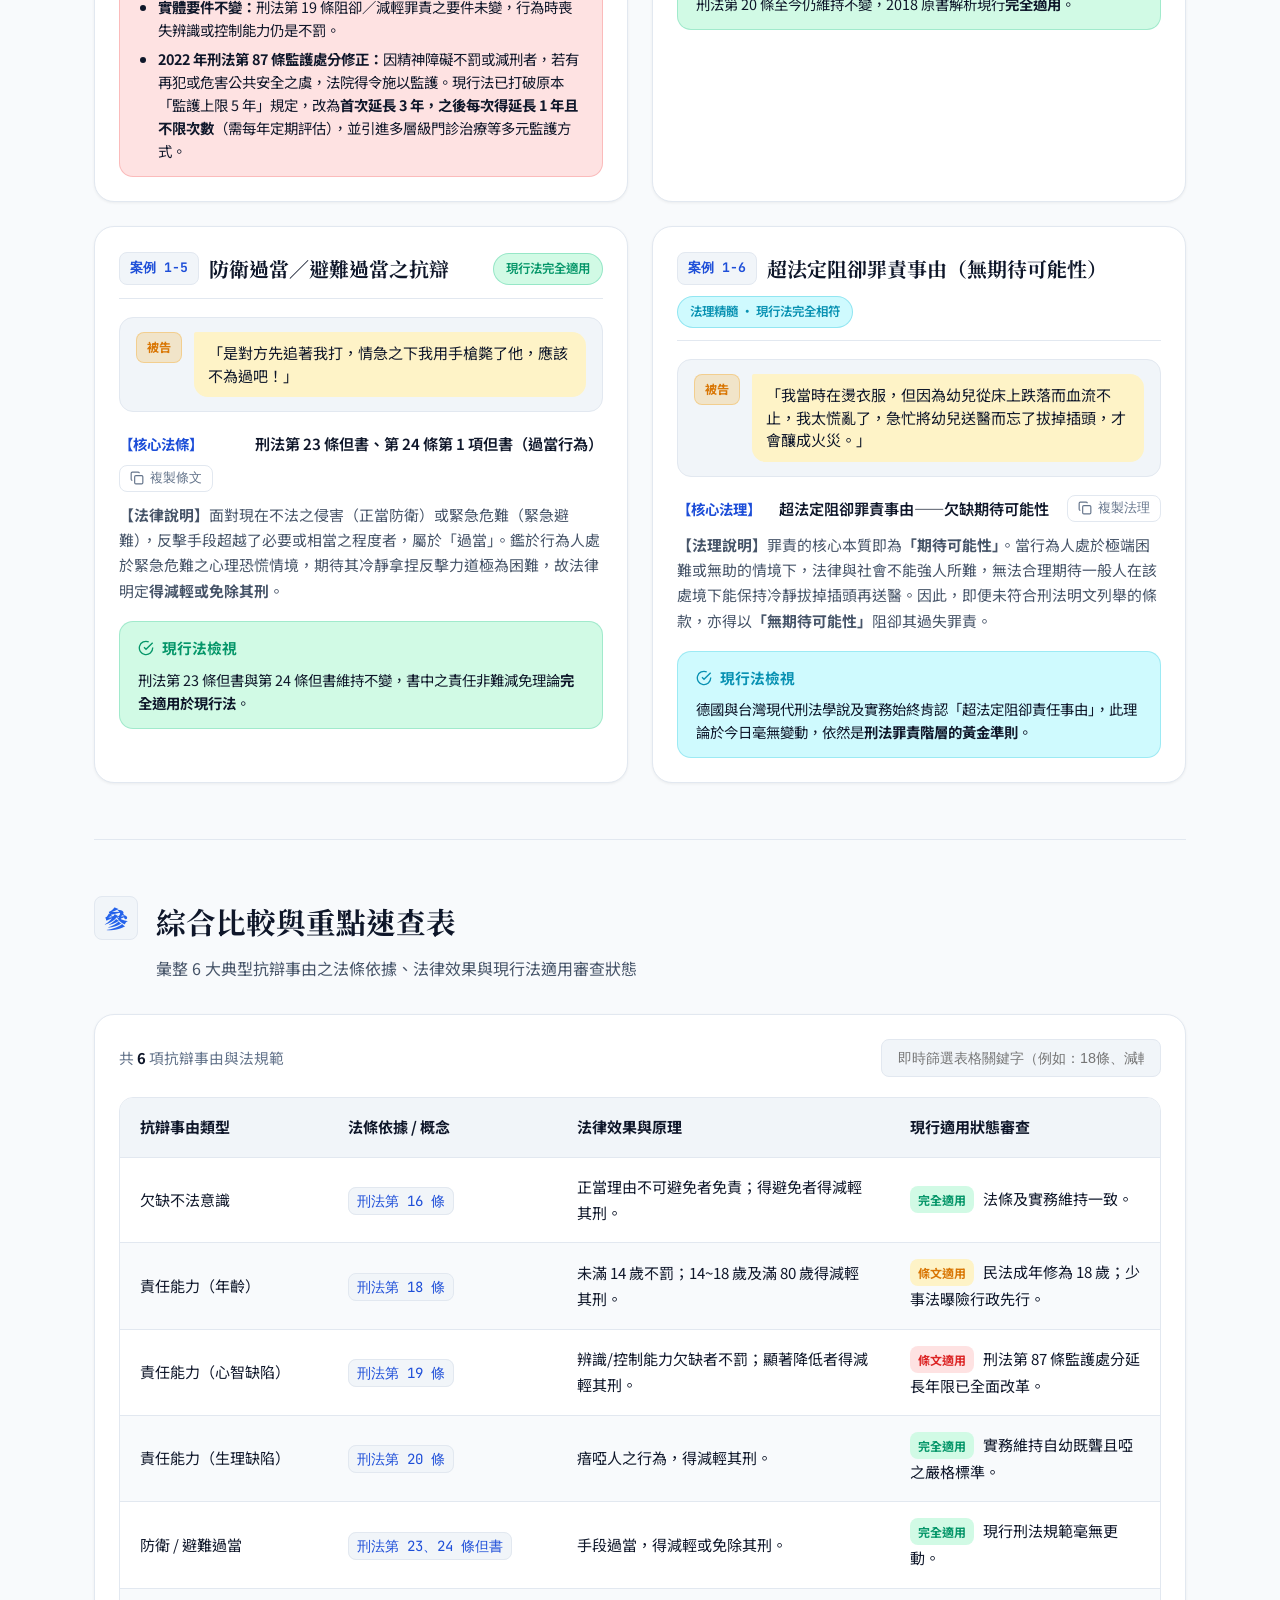
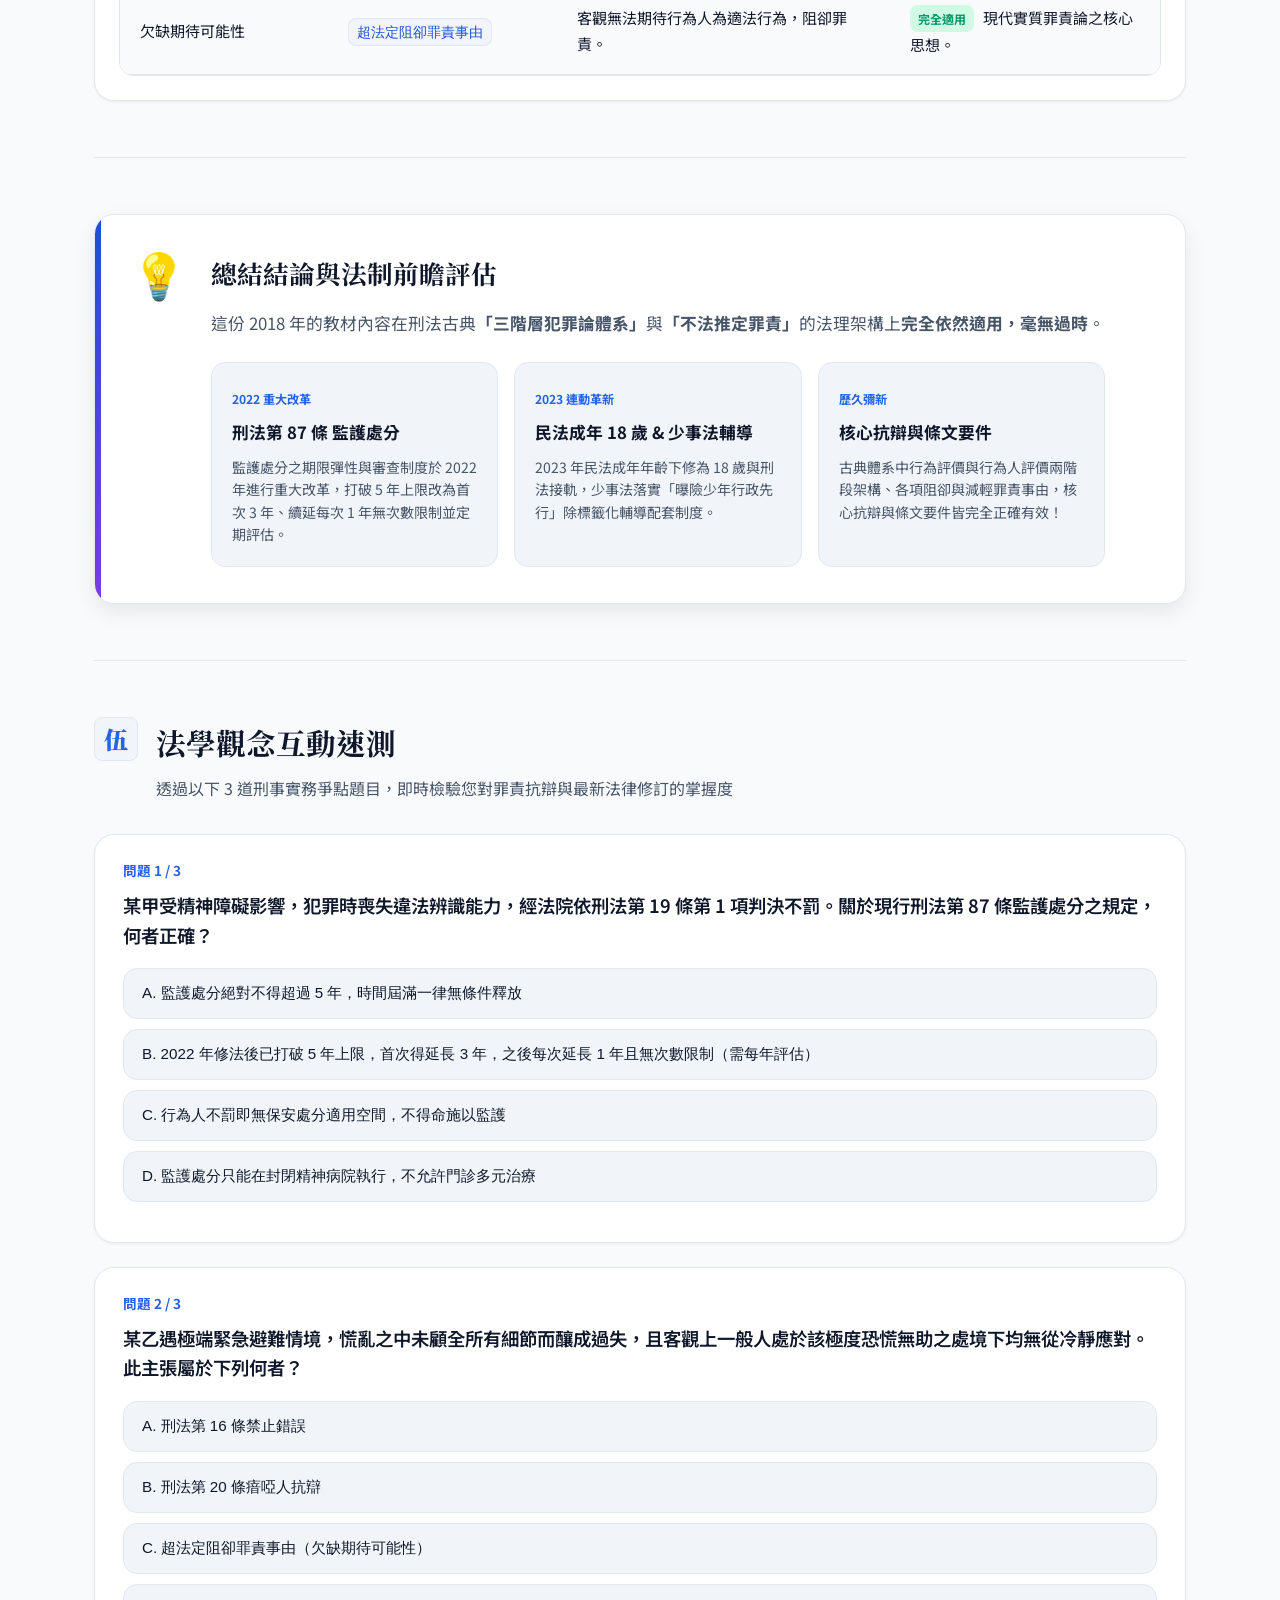
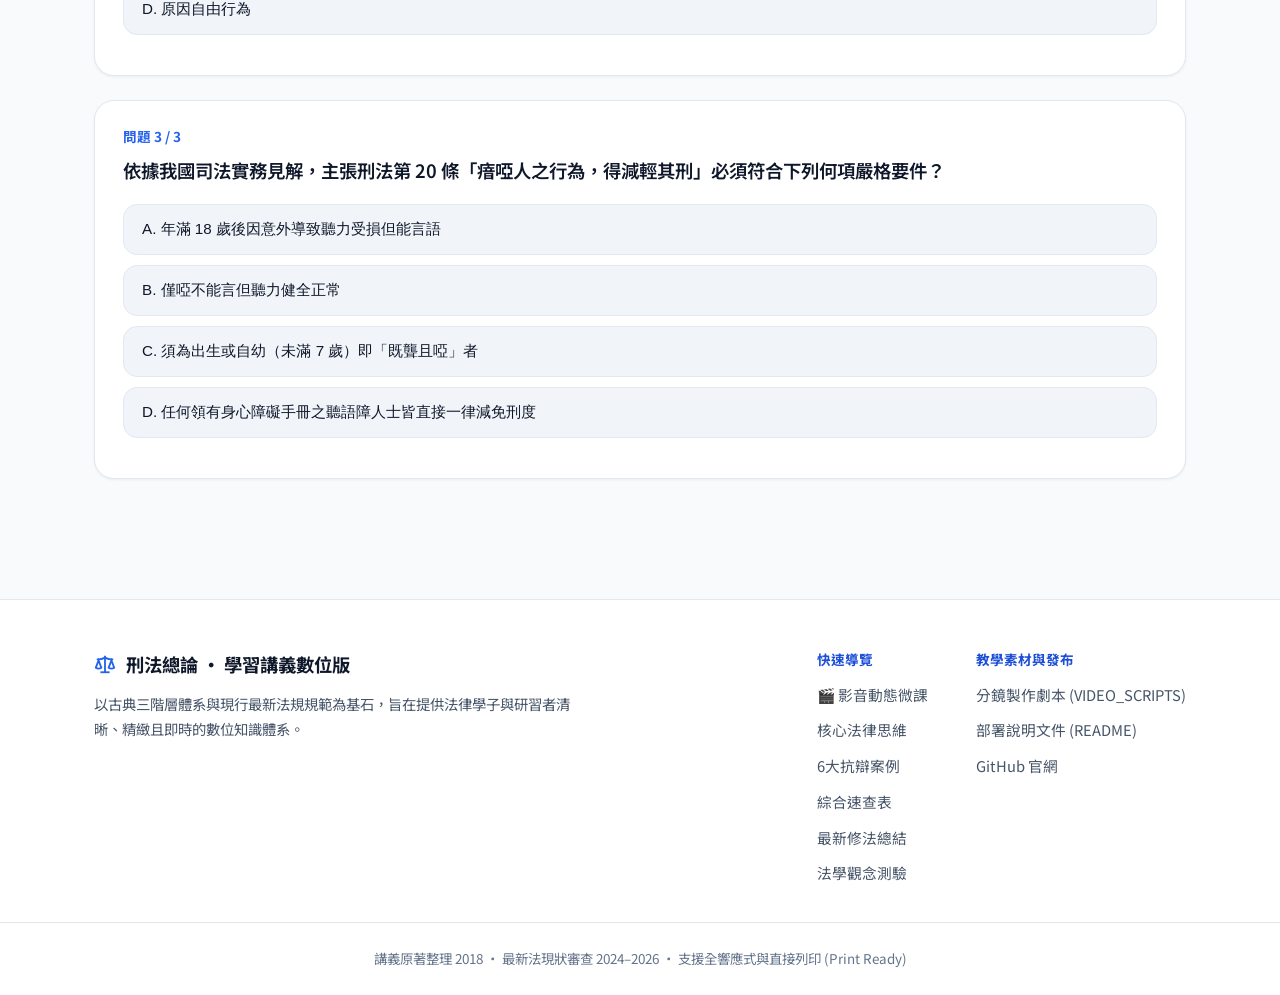
==== commit d11fbdff: "V0.1.3" ====
--- a/index.html
+++ b/index.html
@@ -175,11 +175,11 @@
                 <span class="stage-badge-chap" id="stageChapBadge">分鏡 1 / 4</span>
                 <span class="live-status-pill" id="liveStatusPill">⏸ 點擊播放</span>
               </div>
-              <div class="stage-voice-indicator" id="voiceIndicator" title="語音導覽狀態（點擊開啟擬真人聲設定）">
+              <div class="stage-voice-indicator" id="voiceIndicator" title="高音質中文自然人聲導覽">
                 <span class="sound-wave"></span>
                 <span class="sound-wave"></span>
                 <span class="sound-wave"></span>
-                <span class="sound-text" id="voiceIndicatorText">AI 自然人聲就緒</span>
+                <span class="sound-text" id="voiceIndicatorText">自然中文語音就緒</span>
               </div>
             </div>
 
@@ -244,11 +244,7 @@
                     <svg viewBox="0 0 24 24" fill="none" stroke="currentColor" stroke-width="2"><polygon points="11 5 6 9 2 9 2 15 6 15 11 19 11 5"/><path d="M19.07 4.93a10 10 0 0 1 0 14.14M15.54 8.46a5 5 0 0 1 0 7.07"/></svg>
                     <span class="ctrl-label">語音旁白</span>
                   </button>
-                  <!-- 聲音設定 -->
-                  <button class="ctrl-btn btn-text" id="voiceSettingsBtn" title="擬真人聲與音色設定">
-                    <svg viewBox="0 0 24 24" fill="none" stroke="currentColor" stroke-width="2"><circle cx="12" cy="12" r="3"/><path d="M19.4 15a1.65 1.65 0 0 0 .33 1.82l.06.06a2 2 0 0 1 0 2.83 2 2 0 0 1-2.83 0l-.06-.06a1.65 1.65 0 0 0-1.82-.33 1.65 1.65 0 0 0-1 1.51V21a2 2 0 0 1-2 2 2 2 0 0 1-2-2v-.09A1.65 1.65 0 0 0 9 19.4a1.65 1.65 0 0 0-1.82.33l-.06.06a2 2 0 0 1-2.83 0 2 2 0 0 1 0-2.83l.06-.06a1.65 1.65 0 0 0 .33-1.82 1.65 1.65 0 0 0-1.51-1H3a2 2 0 0 1-2-2 2 2 0 0 1 2-2h.09A1.65 1.65 0 0 0 4.6 9a1.65 1.65 0 0 0-.33-1.82l-.06-.06a2 2 0 0 1 0-2.83 2 2 0 0 1 2.83 0l.06.06a1.65 1.65 0 0 0 1.82.33H9a1.65 1.65 0 0 0 1-1.51V3a2 2 0 0 1 2-2 2 2 0 0 1 2 2v.09a1.65 1.65 0 0 0 1 1.51 1.65 1.65 0 0 0 1.82-.33l.06-.06a2 2 0 0 1 2.83 0 2 2 0 0 1 0 2.83l-.06.06a1.65 1.65 0 0 0-.33 1.82V9a1.65 1.65 0 0 0 1.51 1H21a2 2 0 0 1 2 2 2 2 0 0 1-2 2h-.09a1.65 1.65 0 0 0-1.51 1z"/></svg>
-                    <span class="ctrl-label">聲音設定</span>
-                  </button>
+
                   <!-- 語速選擇 -->
                   <button class="ctrl-btn btn-text" id="speedToggleBtn" title="切換播放倍速">
                     <span id="speedLabel">1.0x</span>
@@ -909,119 +905,6 @@
     <svg viewBox="0 0 24 24" fill="none" stroke="currentColor" stroke-width="2"><path d="m18 15-6-6-6 6"/></svg>
   </button>
 
-  <!-- 擬真人聲設定面板 (Voice Settings Modal) -->
-  <div class="voice-modal-overlay" id="voiceSettingsModal" style="display: none;" aria-hidden="true">
-    <div class="voice-modal-card" role="dialog" aria-labelledby="voiceModalTitle">
-      <div class="voice-modal-header">
-        <div class="voice-modal-title-group">
-          <span class="voice-modal-icon">🎙️</span>
-          <div>
-            <h3 class="voice-modal-title" id="voiceModalTitle">高擬真自然人聲設定</h3>
-            <p class="voice-modal-subtitle">優先啟用微軟 / Google 自然神經網路語音，告別機械音</p>
-          </div>
-        </div>
-        <button class="voice-modal-close" id="voiceModalCloseBtn" aria-label="關閉設定">&times;</button>
-      </div>
-
-      <div class="voice-modal-body">
-        <!-- 人聲音色風格選擇 (Persona) -->
-        <div class="voice-setting-section">
-          <label class="voice-setting-label">🎭 人聲音色風格 (Persona)</label>
-          <div class="voice-persona-grid">
-            <button class="voice-persona-btn active" data-persona="auto" type="button">
-              <span class="persona-icon">🌟</span>
-              <span class="persona-name">智慧最佳自然音</span>
-              <span class="persona-desc">自動匹配本機音質最高語音</span>
-            </button>
-            <button class="voice-persona-btn" data-persona="female" type="button">
-              <span class="persona-icon">🌸</span>
-              <span class="persona-name">臺灣自然女聲</span>
-              <span class="persona-desc">微軟曉臻 / Google 國語</span>
-            </button>
-            <button class="voice-persona-btn" data-persona="male" type="button">
-              <span class="persona-icon">👨‍🏫</span>
-              <span class="persona-name">臺灣沉穩男聲</span>
-              <span class="persona-desc">微軟雲哲 / 專業導師男聲</span>
-            </button>
-            <button class="voice-persona-btn" data-persona="anchor" type="button">
-              <span class="persona-icon">📢</span>
-              <span class="persona-name">新聞法學主播</span>
-              <span class="persona-desc">清晰端莊專業播報音</span>
-            </button>
-          </div>
-        </div>
-
-        <!-- 詳細語音引擎選單 (Voice Engine) -->
-        <div class="voice-setting-section">
-          <div class="voice-setting-row">
-            <label class="voice-setting-label" for="voiceSelectDropdown">🎙️ 系統偵測到之中文語音清單</label>
-            <span class="voice-active-badge" id="currentVoiceBadge">偵測中...</span>
-          </div>
-          <select id="voiceSelectDropdown" class="voice-select-dropdown" aria-label="選擇語音包"></select>
-          <p class="voice-tip-text">💡 <strong>最佳體驗提示</strong>：推薦使用 <strong>Microsoft Edge</strong> 瀏覽器，內建全球最逼真的繁體中文「微軟曉臻 / 雲哲」免費神經網路真人聲音；Chrome 亦支援自然 Google 國語。</p>
-        </div>
-
-        <!-- 語速與音調微調 (Sliders) -->
-        <div class="voice-setting-section">
-          <div class="voice-sliders-grid">
-            <div class="voice-slider-item">
-              <div class="voice-slider-header">
-                <label for="voicePitchRange">🎵 音調沉著度 (Pitch)</label>
-                <span id="voicePitchVal" class="slider-val-badge">1.00x</span>
-              </div>
-              <input type="range" id="voicePitchRange" min="0.8" max="1.2" step="0.02" value="1.0" class="voice-range-input">
-              <div class="slider-ticks">
-                <span>低沉雄厚 (0.8)</span>
-                <span>自然 (1.0)</span>
-                <span>清亮明快 (1.2)</span>
-              </div>
-            </div>
-
-            <div class="voice-slider-item">
-              <div class="voice-slider-header">
-                <label for="voiceSpeedRange">⚡ 語速節奏 (Speed)</label>
-                <span id="voiceSpeedVal" class="slider-val-badge">1.00x</span>
-              </div>
-              <input type="range" id="voiceSpeedRange" min="0.8" max="1.5" step="0.05" value="1.0" class="voice-range-input">
-              <div class="slider-ticks">
-                <span>沈穩慢讀 (0.8x)</span>
-                <span>標準 (1.0x)</span>
-                <span>考前速讀 (1.5x)</span>
-              </div>
-            </div>
-          </div>
-        </div>
-
-        <!-- 自然換氣與停頓切換 -->
-        <div class="voice-setting-section">
-          <label class="voice-checkbox-label">
-            <input type="checkbox" id="voiceNaturalPauseCheckbox" checked>
-            <span class="checkbox-custom"></span>
-            <div class="checkbox-text-group">
-              <span class="checkbox-title">啟用人類自然呼吸換氣與標點停頓 (推薦)</span>
-              <span class="checkbox-sub">依標點符號加入 120ms~320ms 微停頓，語氣抑揚頓挫更自然，且徹底解決 Chrome 長篇朗讀中斷問題。</span>
-            </div>
-          </label>
-        </div>
-      </div>
-
-      <!-- 底部操作區 (試聽與儲存) -->
-      <div class="voice-modal-footer">
-        <div class="voice-preview-wrapper">
-          <button class="voice-preview-btn" id="voicePreviewBtn" type="button">
-            <span class="preview-icon">▶</span>
-            <span id="voicePreviewBtnText">試聽人聲效果</span>
-          </button>
-          <span class="voice-preview-status" id="voicePreviewStatus">點擊試聽測試音質</span>
-        </div>
-        <div class="voice-footer-actions">
-          <button class="voice-btn-reset" id="voiceResetBtn" type="button">恢復推薦預設</button>
-          <button class="voice-btn-confirm" id="voiceSaveBtn" type="button">確認完成</button>
-        </div>
-      </div>
-    </div>
-  </div>
-
   <!-- 全域 Toast 提示訊息 -->
   <div id="toast" class="toast" role="alert" aria-live="assertive" aria-atomic="true"></div>
 
--- a/css/style.css
+++ b/css/style.css
@@ -2053,32 +2053,69 @@
   font-weight: 600;
 }
 
-/* 字幕浮動面板 */
+/* 字幕浮動面板 (動態即時同步字幕) */
 .subtitles-panel {
-  background: rgba(2, 6, 23, 0.85);
-  border-top: 1px solid rgba(255, 255, 255, 0.08);
-  padding: 12px 24px;
+  background: rgba(2, 6, 23, 0.92);
+  border-top: 1px solid rgba(255, 255, 255, 0.1);
+  padding: 14px 24px;
   display: flex;
   flex-direction: column;
-  gap: 4px;
-  min-height: 72px;
+  gap: 6px;
+  min-height: 78px;
   justify-content: center;
+  position: relative;
+  backdrop-filter: blur(12px);
 }
 
 .subtitle-badge {
-  font-size: 0.7rem;
+  font-size: 0.72rem;
   font-weight: 700;
   color: #60a5fa;
   text-transform: uppercase;
   letter-spacing: 0.06em;
+  display: flex;
+  align-items: center;
+  gap: 6px;
+}
+
+.live-pulse-dot {
+  display: inline-block;
+  width: 7px;
+  height: 7px;
+  border-radius: 50%;
+  background: #10b981;
+  box-shadow: 0 0 8px #10b981;
+  animation: liveDotPulse 1.4s infinite;
+}
+
+@keyframes liveDotPulse {
+  0%, 100% { transform: scale(1); opacity: 1; }
+  50% { transform: scale(1.3); opacity: 0.6; }
 }
 
 .subtitle-text {
-  font-size: 0.96rem;
-  line-height: 1.55;
-  color: #f1f5f9;
+  font-size: 1.05rem;
+  line-height: 1.6;
+  color: #f8fafc;
+  font-weight: 500;
   font-family: var(--font-sans);
-  transition: color 0.2s ease;
+  letter-spacing: 0.02em;
+  transition: color 0.15s ease;
+}
+
+.subtitle-text.fade-in {
+  animation: subtitleEnter 0.25s cubic-bezier(0.16, 1, 0.3, 1);
+}
+
+@keyframes subtitleEnter {
+  from {
+    opacity: 0.2;
+    transform: translateY(3px);
+  }
+  to {
+    opacity: 1;
+    transform: translateY(0);
+  }
 }
 
 /* 底部播放控制列 */
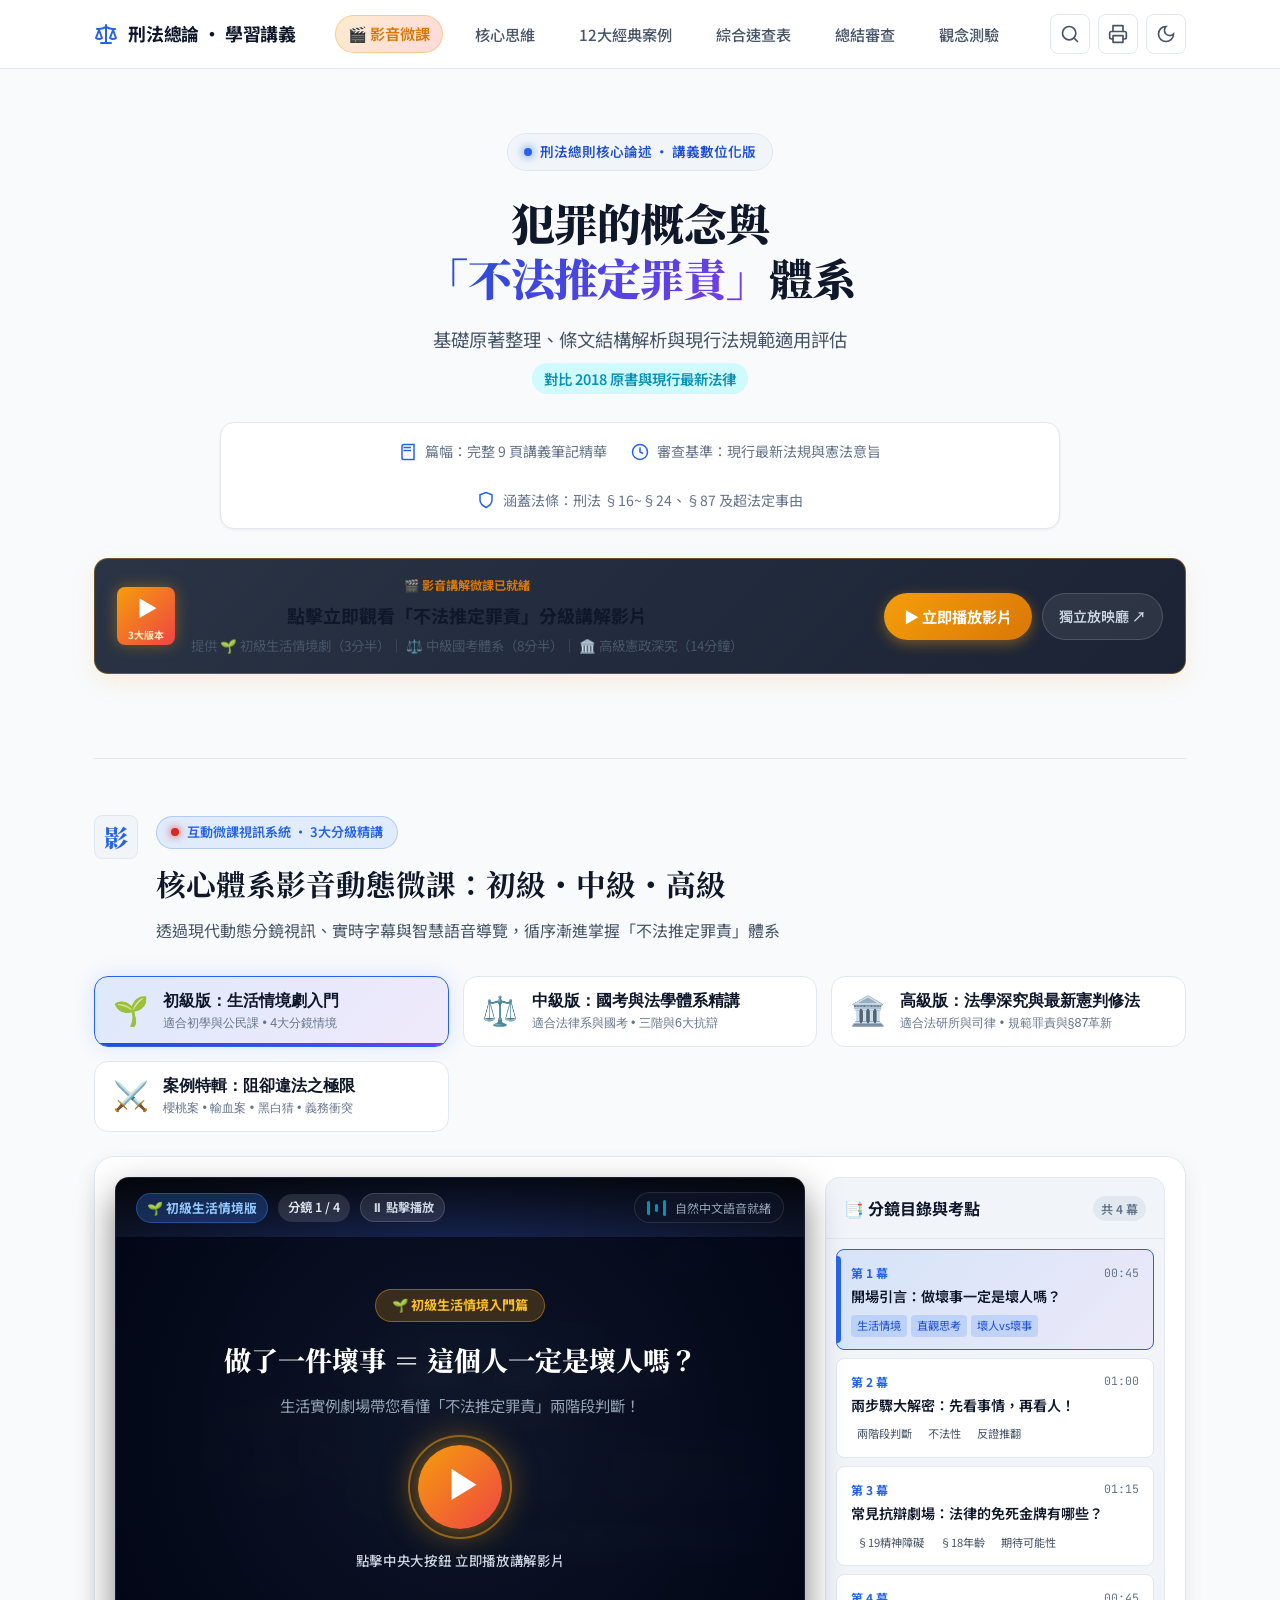
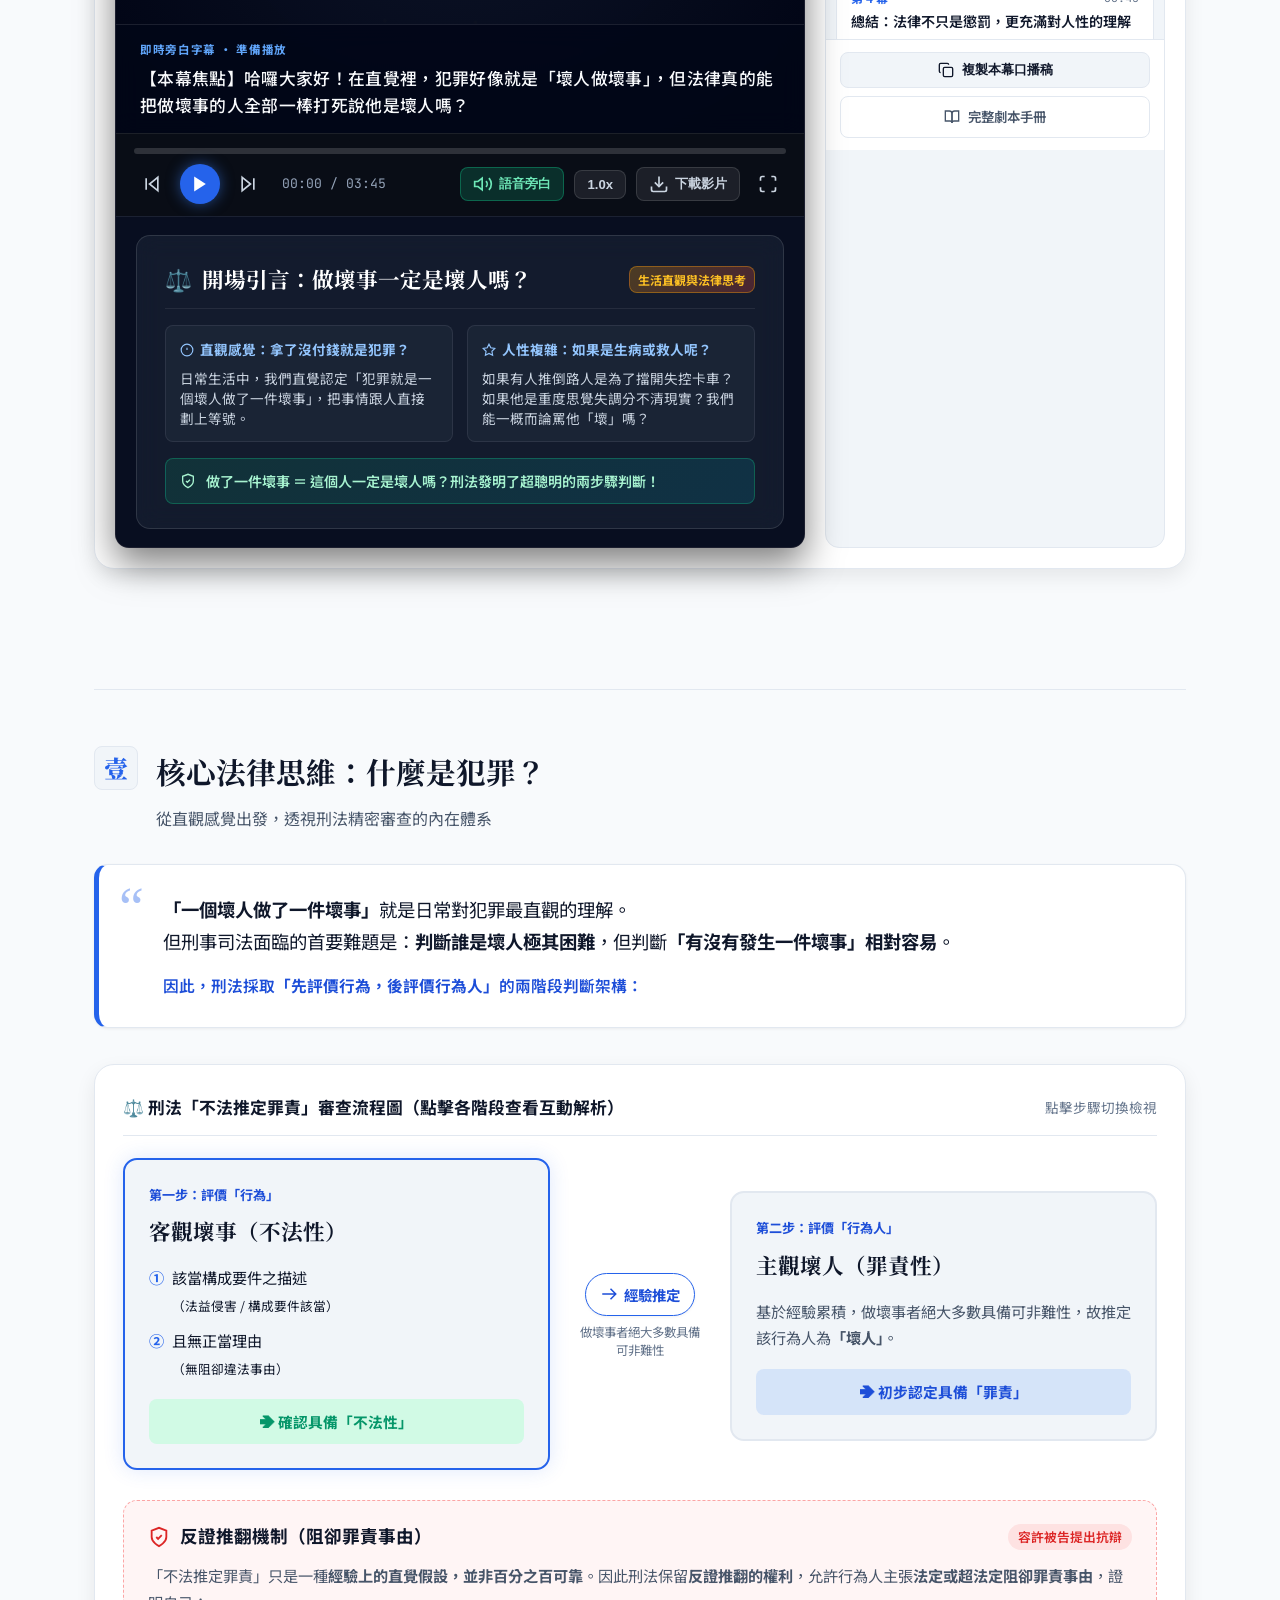
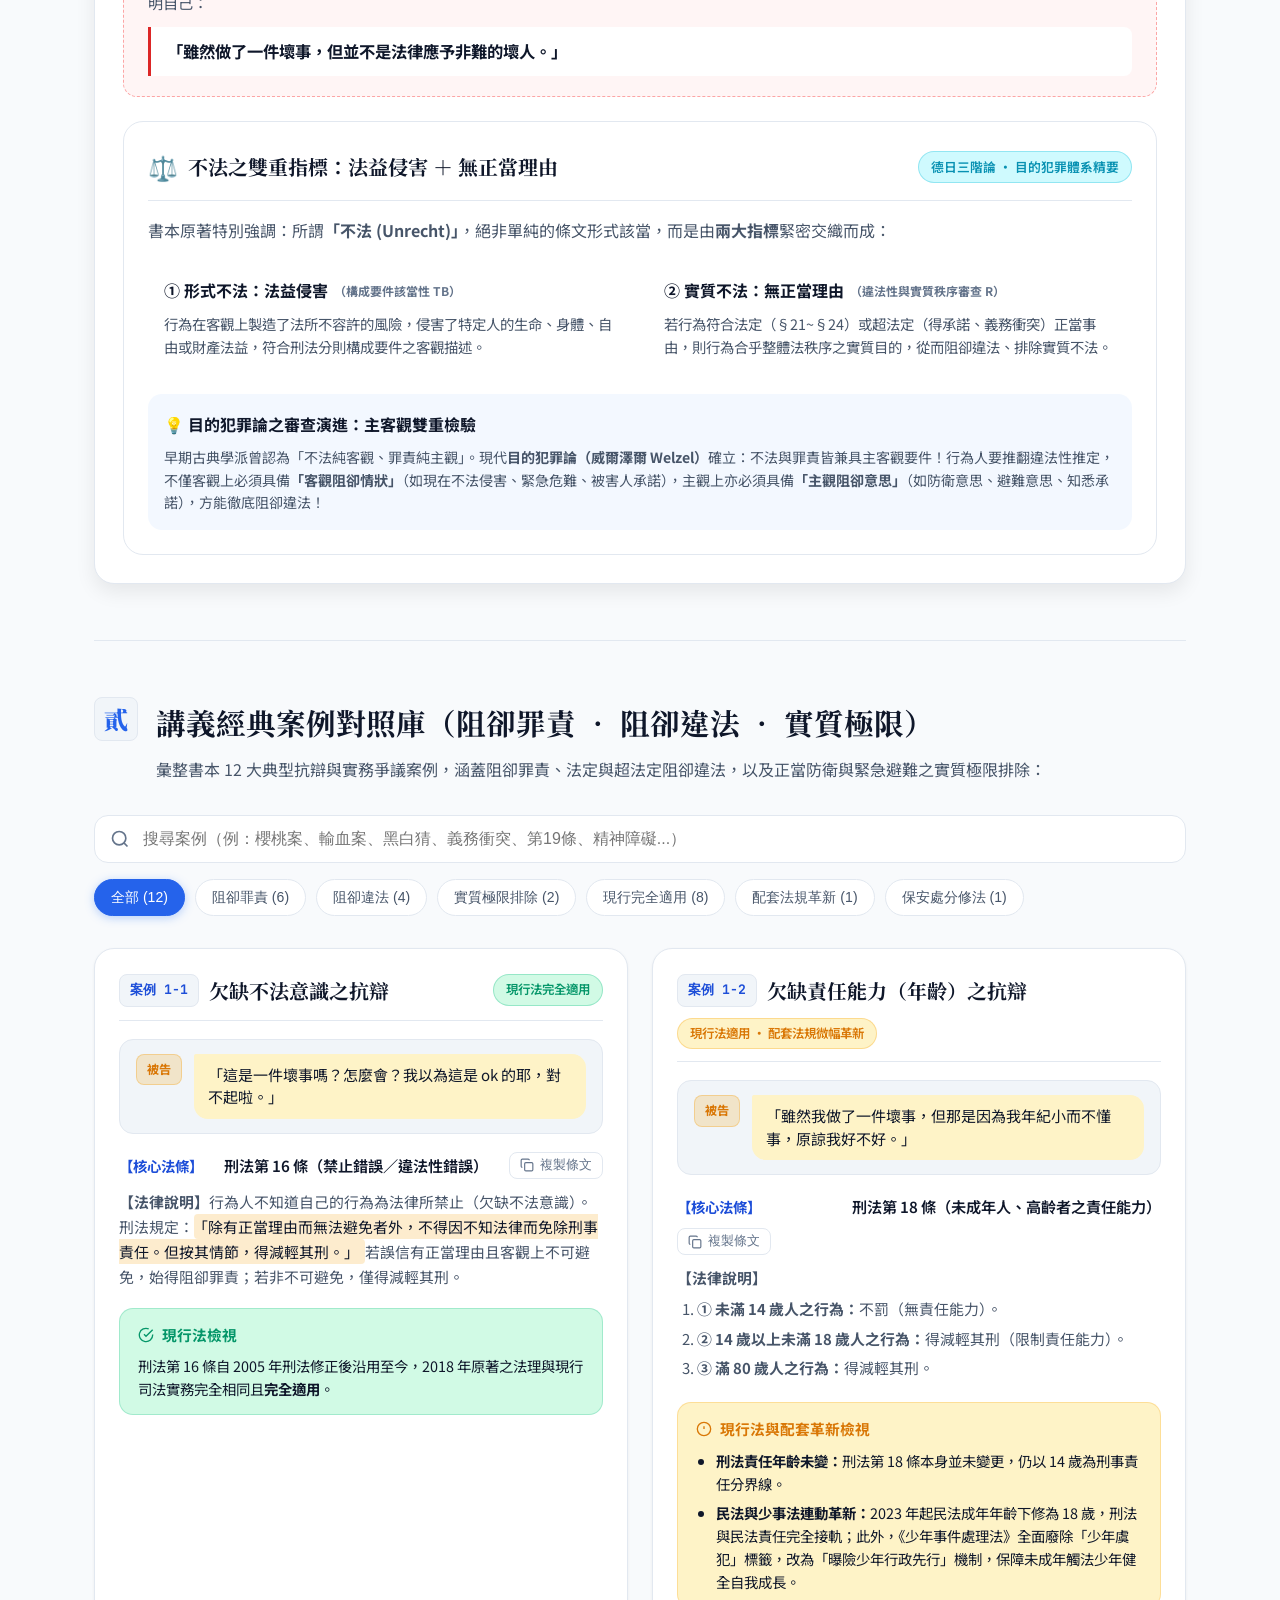
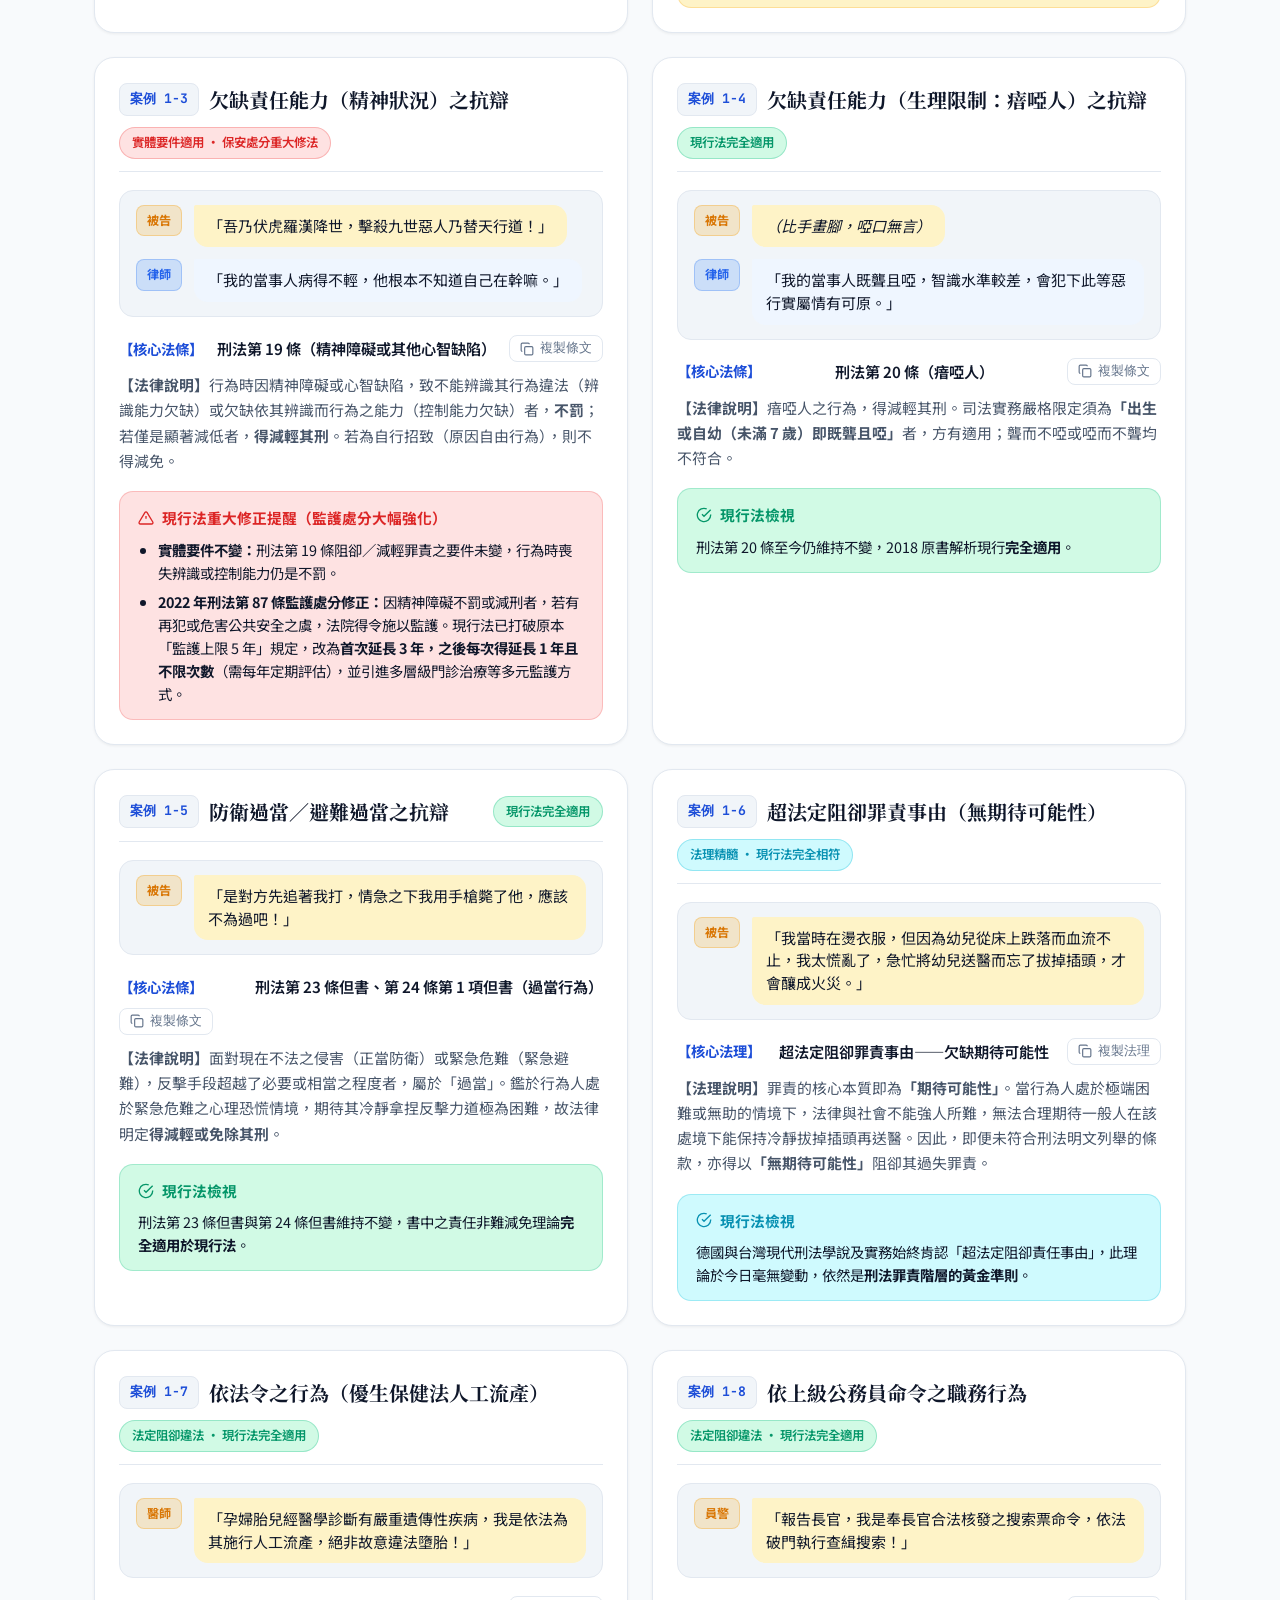
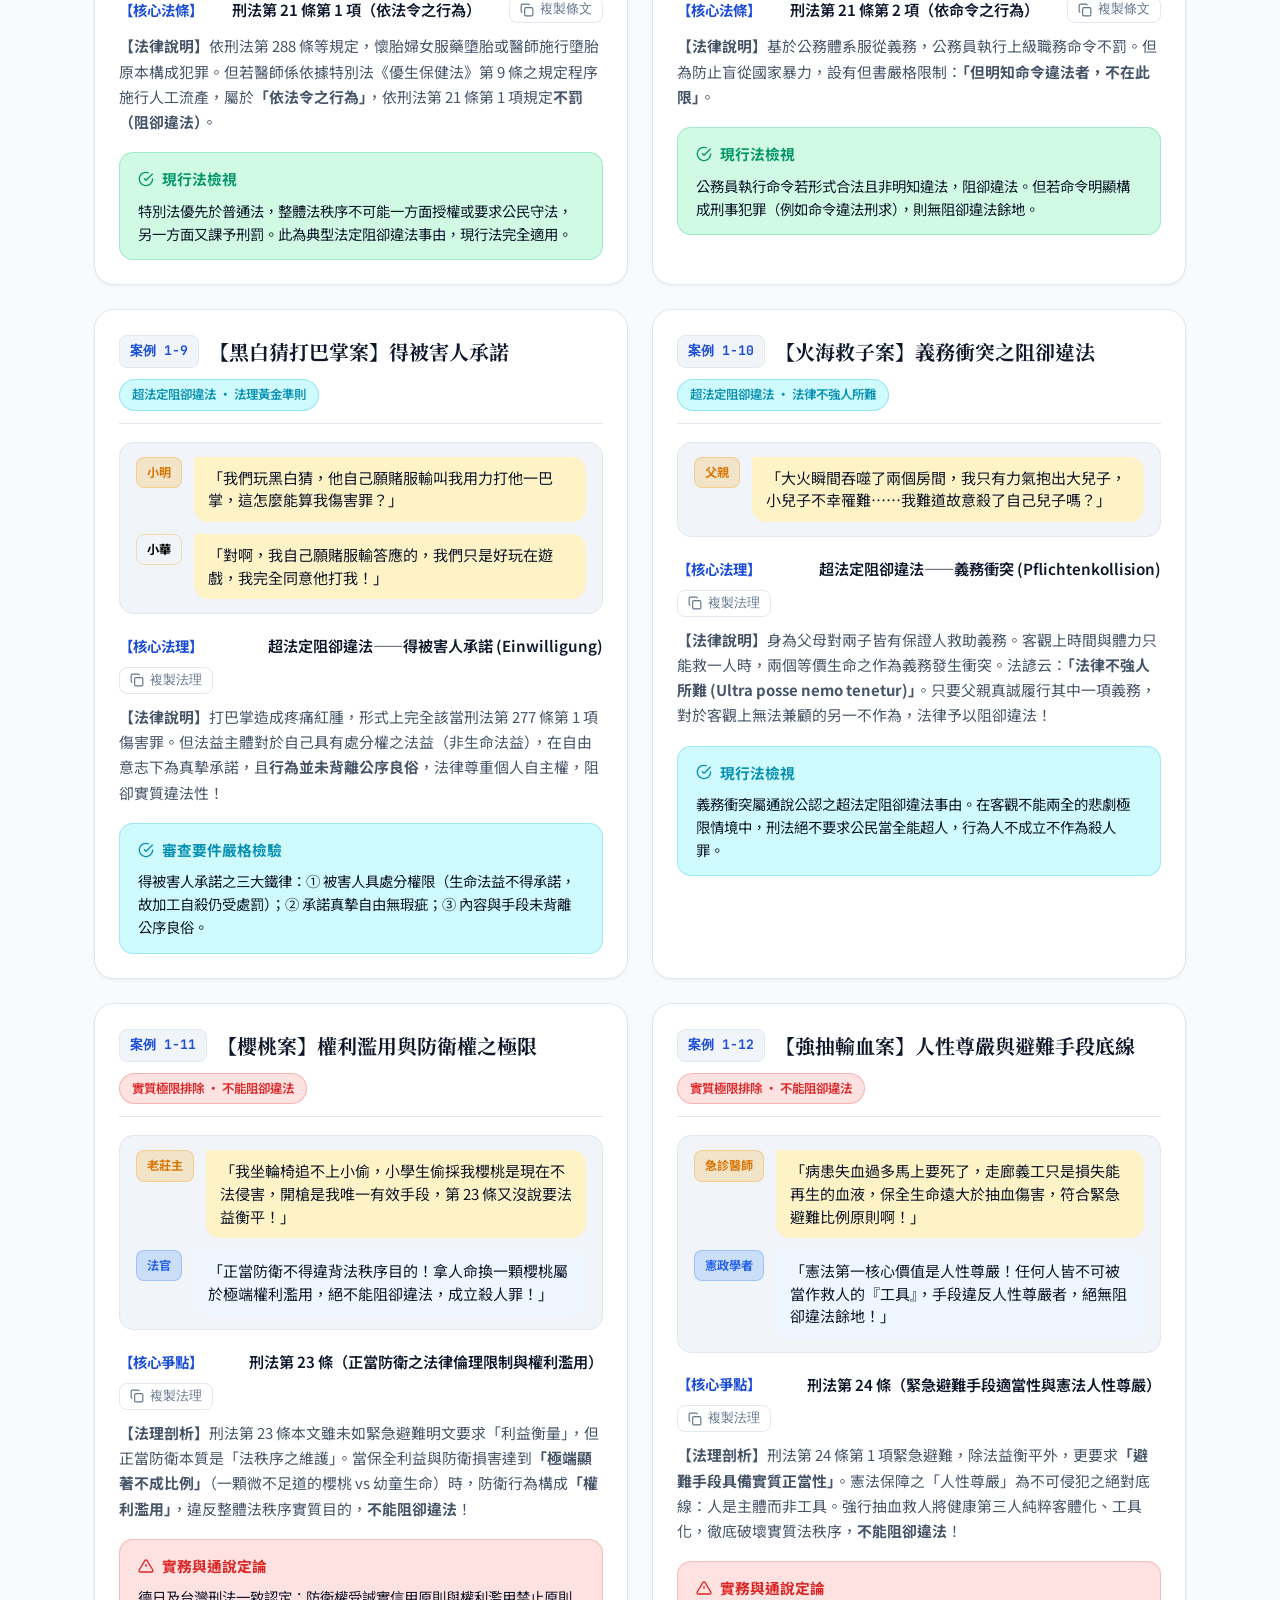
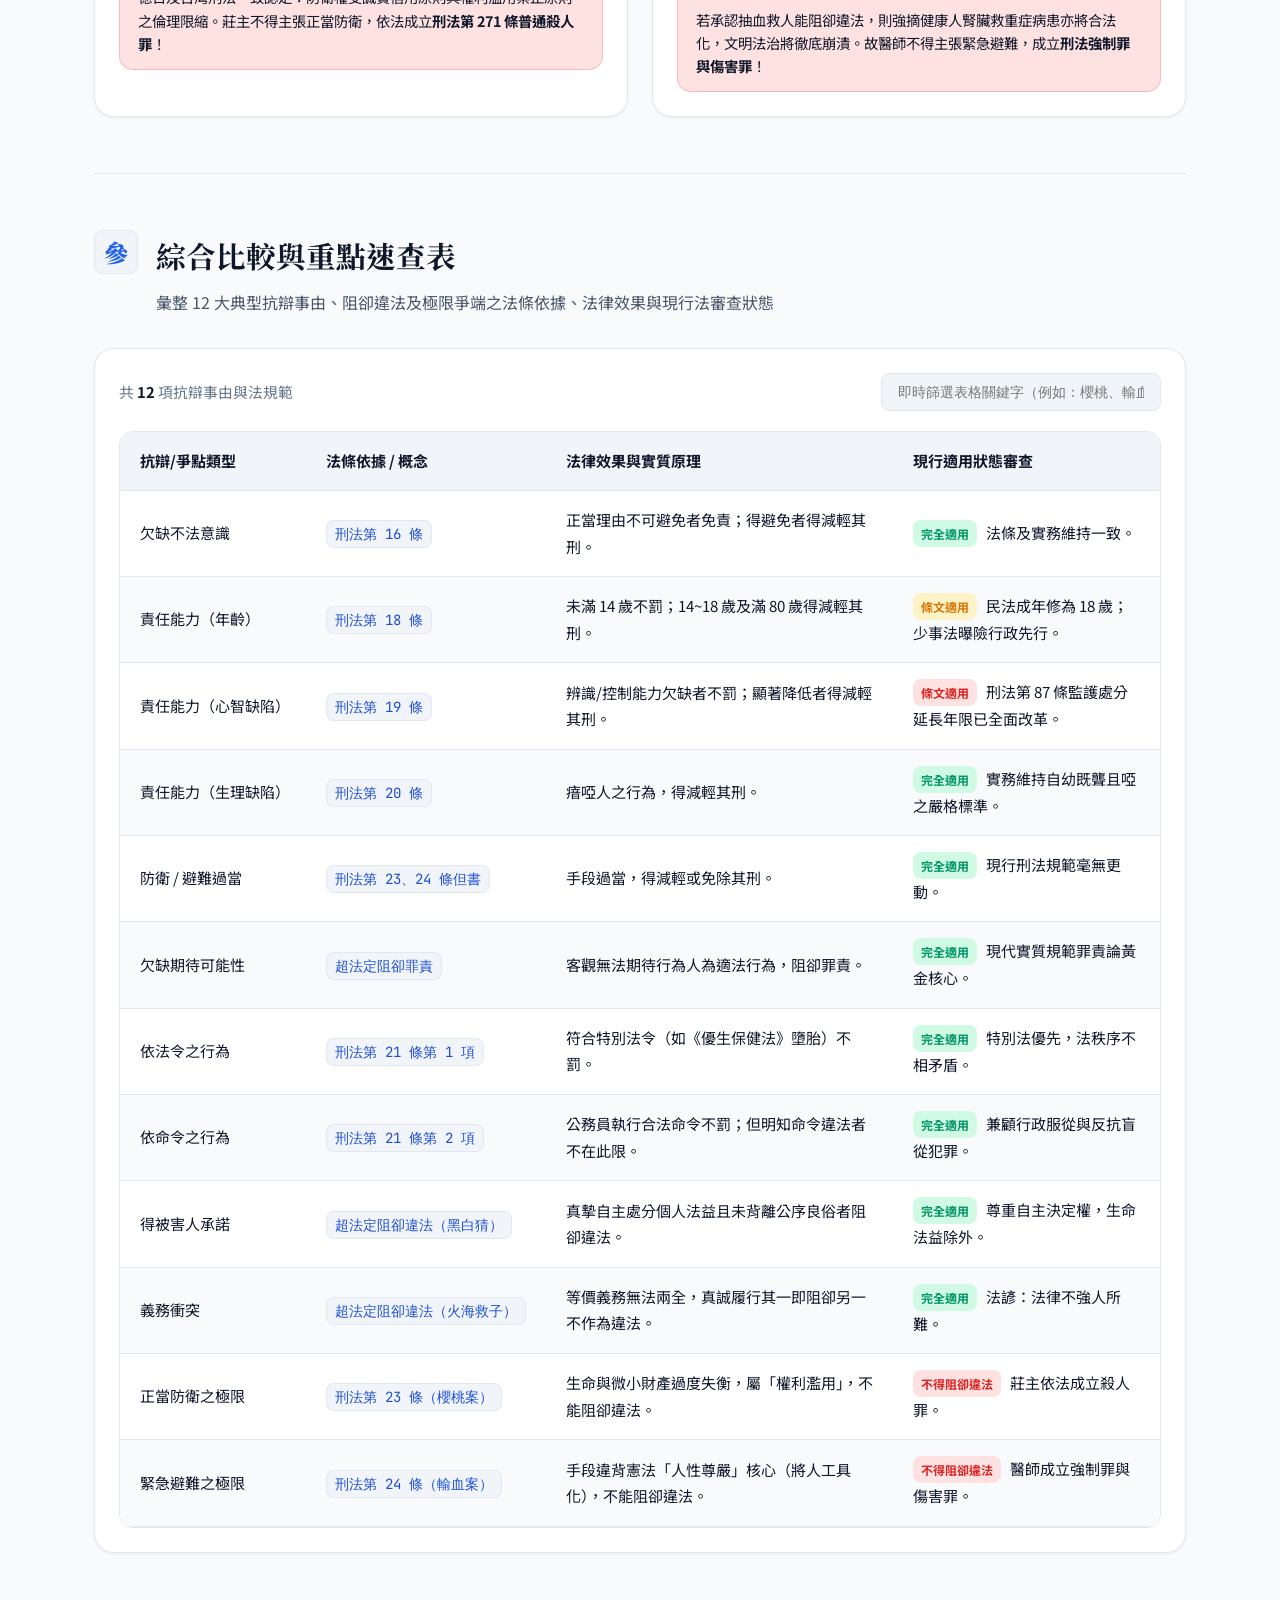
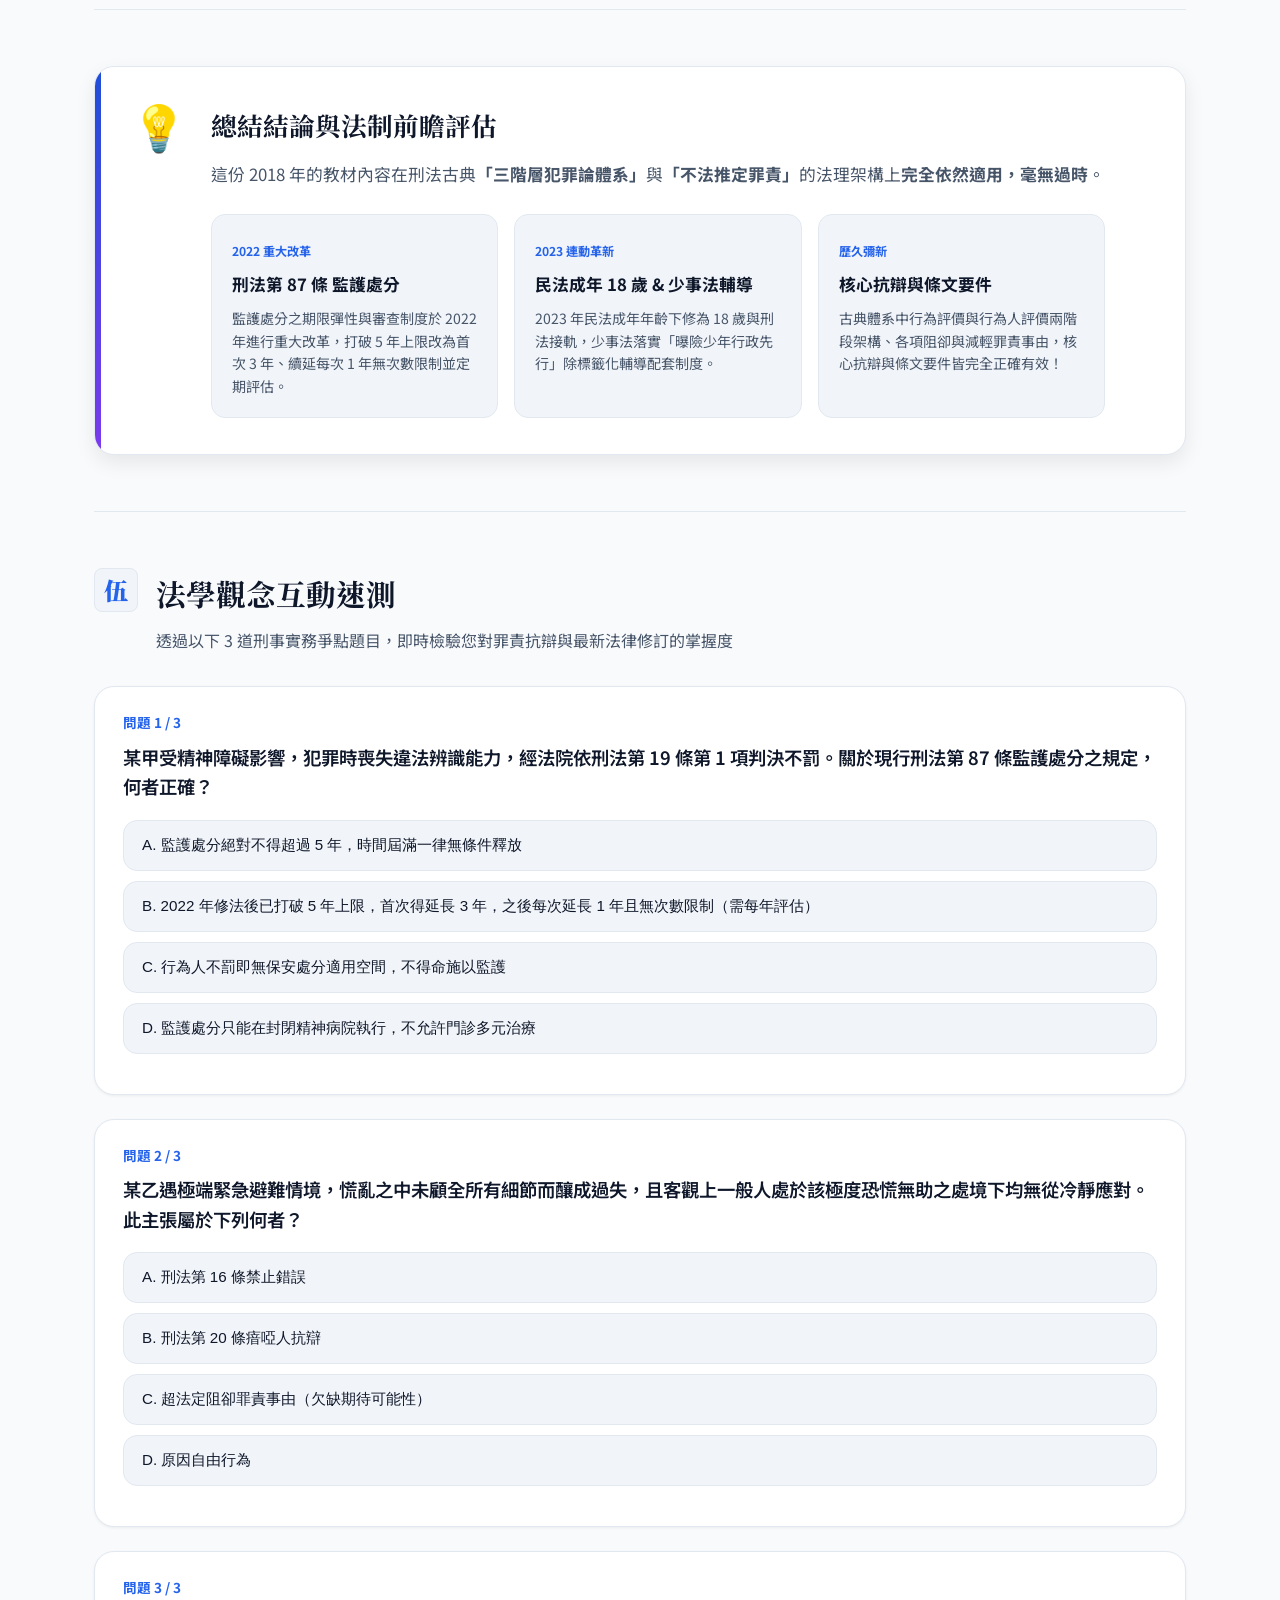
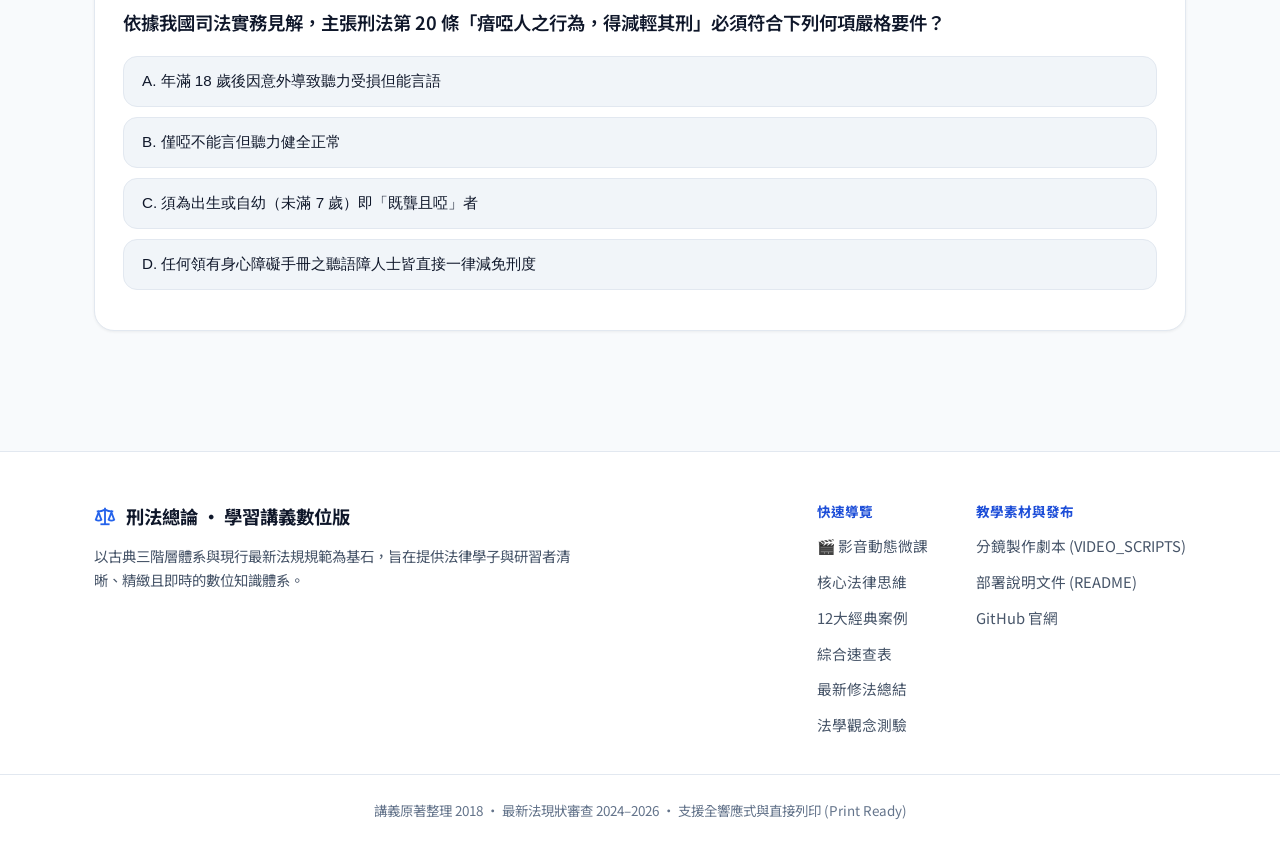
==== commit 6a4b3de1: "V0.1.4" ====
--- a/index.html
+++ b/index.html
@@ -34,7 +34,7 @@
       <nav class="nav-links">
         <a href="#section-video" class="nav-link nav-link-highlight">🎬 影音微課</a>
         <a href="#section-core" class="nav-link">核心思維</a>
-        <a href="#section-cases" class="nav-link">6大案例</a>
+        <a href="#section-cases" class="nav-link">12大經典案例</a>
         <a href="#section-table" class="nav-link">綜合速查表</a>
         <a href="#section-summary" class="nav-link">總結審查</a>
         <a href="#section-quiz" class="nav-link">觀念測驗</a>
@@ -89,15 +89,15 @@
       <div class="hero-meta-bar">
         <div class="meta-item">
           <svg viewBox="0 0 24 24" fill="none" stroke="currentColor" stroke-width="2"><path d="M4 19.5v-15A2.5 2.5 0 0 1 6.5 2H20v20H6.5a2.5 2.5 0 0 1-2.5-2.5Z"/><path d="M6 6h10M6 10h10"/></svg>
-          <span>篇幅：4 頁完整講義</span>
+          <span>篇幅：完整 9 頁講義筆記精華</span>
         </div>
         <div class="meta-item">
           <svg viewBox="0 0 24 24" fill="none" stroke="currentColor" stroke-width="2"><circle cx="12" cy="12" r="10"/><polyline points="12 6 12 12 16 14"/></svg>
-          <span>審查基準：現行最新法規</span>
+          <span>審查基準：現行最新法規與憲法意旨</span>
         </div>
         <div class="meta-item">
           <svg viewBox="0 0 24 24" fill="none" stroke="currentColor" stroke-width="2"><path d="M12 22s8-4 8-10V5l-8-3-8 3v7c0 6 8 10 8 10z"/></svg>
-          <span>涵蓋法條：刑法 §16、§18、§19、§20、§23、§24、§87</span>
+          <span>涵蓋法條：刑法 §16~§24、§87 及超法定事由</span>
         </div>
       </div>
 
@@ -161,6 +161,13 @@
             <span class="tab-meta">適合法研所與司律 • 規範罪責與§87革新</span>
           </span>
         </button>
+        <button class="level-tab" data-level="cases" role="tab" aria-selected="false">
+          <span class="tab-icon">⚔️</span>
+          <span class="tab-info">
+            <span class="tab-title">案例特輯：阻卻違法之極限</span>
+            <span class="tab-meta">櫻桃案 • 輸血案 • 黑白猜 • 義務衝突</span>
+          </span>
+        </button>
       </div>
 
       <!-- 播放器主容器 -->
@@ -389,16 +396,63 @@
             「雖然做了一件壞事，但並不是法律應予非難的壞人。」
           </div>
         </div>
+
+        <!-- 不法階層之雙重指標與目的犯罪論構造 (書本照片筆記核心整合) -->
+        <div class="theory-deep-dive-card" style="margin-top: 24px; background: var(--bg-card); border: 1px solid var(--border-color); border-radius: var(--radius-lg); padding: 24px;">
+          <div style="display: flex; align-items: center; justify-content: space-between; flex-wrap: wrap; gap: 12px; margin-bottom: 16px; border-bottom: 1px solid var(--border-color); padding-bottom: 12px;">
+            <div style="display: flex; align-items: center; gap: 10px;">
+              <span style="font-size: 1.5rem;">⚖️</span>
+              <h3 style="margin: 0; font-size: 1.25rem; font-family: var(--font-serif); color: var(--text-primary);">不法之雙重指標：法益侵害 ＋ 無正當理由</h3>
+            </div>
+            <span class="status-pill pill-cyan" style="font-size: 0.8rem;">德日三階論 • 目的犯罪體系精要</span>
+          </div>
+
+          <p style="color: var(--text-secondary); line-height: 1.7; margin-bottom: 16px;">
+            書本原著特別強調：所謂<strong>「不法 (Unrecht)」</strong>，絕非單純的條文形式該當，而是由<strong>兩大指標</strong>緊密交織而成：
+          </p>
+
+          <div style="display: grid; grid-template-columns: repeat(auto-fit, minmax(280px, 1fr)); gap: 16px; margin-bottom: 20px;">
+            <div style="background: var(--bg-input); padding: 16px; border-radius: var(--radius-md); border-left: 4px solid var(--accent-red);">
+              <h4 style="margin: 0 0 8px 0; color: var(--accent-red); font-size: 1rem; display: flex; align-items: center; gap: 6px;">
+                <span>① 形式不法：法益侵害</span>
+                <small style="color: var(--text-muted); font-size: 0.75rem;">（構成要件該當性 TB）</small>
+              </h4>
+              <p style="margin: 0; font-size: 0.9rem; color: var(--text-secondary); line-height: 1.6;">
+                行為在客觀上製造了法所不容許的風險，侵害了特定人的生命、身體、自由或財產法益，符合刑法分則構成要件之客觀描述。
+              </p>
+            </div>
+
+            <div style="background: var(--bg-input); padding: 16px; border-radius: var(--radius-md); border-left: 4px solid var(--accent-green);">
+              <h4 style="margin: 0 0 8px 0; color: var(--accent-green); font-size: 1rem; display: flex; align-items: center; gap: 6px;">
+                <span>② 實質不法：無正當理由</span>
+                <small style="color: var(--text-muted); font-size: 0.75rem;">（違法性與實質秩序審查 R）</small>
+              </h4>
+              <p style="margin: 0; font-size: 0.9rem; color: var(--text-secondary); line-height: 1.6;">
+                若行為符合法定（§21~§24）或超法定（得承諾、義務衝突）正當事由，則行為合乎整體法秩序之實質目的，從而阻卻違法、排除實質不法。
+              </p>
+            </div>
+          </div>
+
+          <!-- 目的犯罪論的主客觀雙重檢驗 -->
+          <div style="background: rgba(59, 130, 246, 0.06); border: 1px dashed var(--accent-blue); border-radius: var(--radius-md); padding: 16px;">
+            <div style="display: flex; align-items: center; gap: 8px; margin-bottom: 8px;">
+              <span style="color: var(--accent-blue); font-weight: 700;">💡 目的犯罪論之審查演進：主客觀雙重檢驗</span>
+            </div>
+            <p style="margin: 0; font-size: 0.88rem; color: var(--text-secondary); line-height: 1.6;">
+              早期古典學派曾認為「不法純客觀、罪責純主觀」。現代<strong>目的犯罪論（威爾澤爾 Welzel）</strong>確立：不法與罪責皆兼具主客觀要件！行為人要推翻違法性推定，不僅客觀上必須具備<strong>「客觀阻卻情狀」</strong>（如現在不法侵害、緊急危難、被害人承諾），主觀上亦必須具備<strong>「主觀阻卻意思」</strong>（如防衛意思、避難意思、知悉承諾），方能徹底阻卻違法！
+            </p>
+          </div>
+        </div>
       </div>
     </section>
 
-    <!-- 貳、原書案例解析與抗辯事由 -->
+    <!-- 貳、案例解析與抗辯事由 -->
     <section id="section-cases" class="content-section">
       <div class="section-header">
         <div class="section-number">貳</div>
         <div>
-          <h2 class="section-title">原書案例解析與抗辯事由（對比現行法適用性）</h2>
-          <p class="section-desc">書中列舉 6 大典型抗辯案例，涵蓋刑法總則各項法定阻卻／減輕罪責及超法定事由。以下進行條理化剖析與最新法現狀審查：</p>
+          <h2 class="section-title">講義經典案例對照庫（阻卻罪責 • 阻卻違法 • 實質極限）</h2>
+          <p class="section-desc">彙整書本 12 大典型抗辯與實務爭議案例，涵蓋阻卻罪責、法定與超法定阻卻違法，以及正當防衛與緊急避難之實質極限排除：</p>
         </div>
       </div>
 
@@ -408,14 +462,17 @@
           <svg class="search-icon" viewBox="0 0 24 24" fill="none" stroke="currentColor" stroke-width="2">
             <circle cx="11" cy="11" r="8"/><path d="m21 21-4.3-4.3"/>
           </svg>
-          <input type="text" id="caseSearchInput" placeholder="搜尋案例（例：精神狀況、未成年、瘖啞、期待可能性、第16條...）" aria-label="搜尋案例">
+          <input type="text" id="caseSearchInput" placeholder="搜尋案例（例：櫻桃案、輸血案、黑白猜、義務衝突、第19條、精神障礙...）" aria-label="搜尋案例">
           <button id="clearSearchBtn" class="clear-btn" style="display:none;">&times;</button>
         </div>
         <div class="filter-chips">
-          <button class="chip active" data-filter="all">全部 (6)</button>
-          <button class="chip" data-filter="applicable">現行法完全適用 (4)</button>
+          <button class="chip active" data-filter="all">全部 (12)</button>
+          <button class="chip" data-filter="culpability">阻卻罪責 (6)</button>
+          <button class="chip" data-filter="justification">阻卻違法 (4)</button>
+          <button class="chip" data-filter="extreme">實質極限排除 (2)</button>
+          <button class="chip" data-filter="applicable">現行完全適用 (8)</button>
           <button class="chip" data-filter="updated">配套法規革新 (1)</button>
-          <button class="chip" data-filter="major">保安處分重大修法 (1)</button>
+          <button class="chip" data-filter="major">保安處分修法 (1)</button>
         </div>
       </div>
 
@@ -423,7 +480,7 @@
       <div class="cases-grid" id="casesGrid">
 
         <!-- 案例 1-1 -->
-        <article class="case-card" data-category="applicable" id="case-1">
+        <article class="case-card" data-category="culpability applicable" id="case-1">
           <div class="case-card-header">
             <div class="case-number-badge">案例 1-1</div>
             <h3 class="case-title">欠缺不法意識之抗辯</h3>
@@ -466,7 +523,7 @@
         </article>
 
         <!-- 案例 1-2 -->
-        <article class="case-card" data-category="updated" id="case-2">
+        <article class="case-card" data-category="culpability updated" id="case-2">
           <div class="case-card-header">
             <div class="case-number-badge">案例 1-2</div>
             <h3 class="case-title">欠缺責任能力（年齡）之抗辯</h3>
@@ -517,7 +574,7 @@
         </article>
 
         <!-- 案例 1-3 -->
-        <article class="case-card" data-category="major" id="case-3">
+        <article class="case-card" data-category="culpability major" id="case-3">
           <div class="case-card-header">
             <div class="case-number-badge">案例 1-3</div>
             <h3 class="case-title">欠缺責任能力（精神狀況）之抗辯</h3>
@@ -569,7 +626,7 @@
         </article>
 
         <!-- 案例 1-4 -->
-        <article class="case-card" data-category="applicable" id="case-4">
+        <article class="case-card" data-category="culpability applicable" id="case-4">
           <div class="case-card-header">
             <div class="case-number-badge">案例 1-4</div>
             <h3 class="case-title">欠缺責任能力（生理限制：瘖啞人）之抗辯</h3>
@@ -618,7 +675,7 @@
         </article>
 
         <!-- 案例 1-5 -->
-        <article class="case-card" data-category="applicable" id="case-5">
+        <article class="case-card" data-category="culpability applicable" id="case-5">
           <div class="case-card-header">
             <div class="case-number-badge">案例 1-5</div>
             <h3 class="case-title">防衛過當／避難過當之抗辯</h3>
@@ -661,7 +718,7 @@
         </article>
 
         <!-- 案例 1-6 -->
-        <article class="case-card" data-category="applicable" id="case-6">
+        <article class="case-card" data-category="culpability applicable" id="case-6">
           <div class="case-card-header">
             <div class="case-number-badge">案例 1-6</div>
             <h3 class="case-title">超法定阻卻罪責事由（無期待可能性）</h3>
@@ -703,6 +760,264 @@
           </div>
         </article>
 
+        <!-- 案例 1-7 -->
+        <article class="case-card" data-category="justification statutory applicable" id="case-7">
+          <div class="case-card-header">
+            <div class="case-number-badge">案例 1-7</div>
+            <h3 class="case-title">依法令之行為（優生保健法人工流產）</h3>
+            <span class="status-pill pill-green">法定阻卻違法 • 現行法完全適用</span>
+          </div>
+
+          <div class="dialogue-box">
+            <div class="dialogue-row">
+              <div class="avatar defendant">醫師</div>
+              <div class="bubble defendant-bubble">
+                「孕婦胎兒經醫學診斷有嚴重遺傳性疾病，我是依法為其施行人工流產，絕非故意違法墮胎！」
+              </div>
+            </div>
+          </div>
+
+          <div class="article-box">
+            <div class="article-header">
+              <span class="article-tag">【核心法條】</span>
+              <span class="article-name">刑法第 21 條第 1 項（依法令之行為）</span>
+              <button class="copy-btn" data-copy="刑法第21條第1項：依法令之行為，不罰。" title="複製法條內容">
+                <svg viewBox="0 0 24 24" fill="none" stroke="currentColor" stroke-width="2"><rect width="14" height="14" x="8" y="8" rx="2" ry="2"/><path d="M4 16c-1.1 0-2-.9-2-2V4c0-1.1.9-2 2-2h10c1.1 0 2 .9 2 2"/></svg>
+                <span>複製條文</span>
+              </button>
+            </div>
+            <div class="article-desc">
+              <strong>【法律說明】</strong>依刑法第 288 條等規定，懷胎婦女服藥墮胎或醫師施行墮胎原本構成犯罪。但若醫師係依據特別法《優生保健法》第 9 條之規定程序施行人工流產，屬於<strong>「依法令之行為」</strong>，依刑法第 21 條第 1 項規定<strong>不罰（阻卻違法）</strong>。
+            </div>
+          </div>
+
+          <div class="review-box review-green">
+            <div class="review-title">
+              <svg viewBox="0 0 24 24" fill="none" stroke="currentColor" stroke-width="2"><path d="M22 11.08V12a10 10 0 1 1-5.93-9.14"/><polyline points="22 4 12 14.01 9 11.01"/></svg>
+              現行法檢視
+            </div>
+            <p>特別法優先於普通法，整體法秩序不可能一方面授權或要求公民守法，另一方面又課予刑罰。此為典型法定阻卻違法事由，現行法完全適用。</p>
+          </div>
+        </article>
+
+        <!-- 案例 1-8 -->
+        <article class="case-card" data-category="justification statutory applicable" id="case-8">
+          <div class="case-card-header">
+            <div class="case-number-badge">案例 1-8</div>
+            <h3 class="case-title">依上級公務員命令之職務行為</h3>
+            <span class="status-pill pill-green">法定阻卻違法 • 現行法完全適用</span>
+          </div>
+
+          <div class="dialogue-box">
+            <div class="dialogue-row">
+              <div class="avatar defendant">員警</div>
+              <div class="bubble defendant-bubble">
+                「報告長官，我是奉長官合法核發之搜索票命令，依法破門執行查緝搜索！」
+              </div>
+            </div>
+          </div>
+
+          <div class="article-box">
+            <div class="article-header">
+              <span class="article-tag">【核心法條】</span>
+              <span class="article-name">刑法第 21 條第 2 項（依命令之行為）</span>
+              <button class="copy-btn" data-copy="刑法第21條第2項：依所屬上級公務員命令之職務上行為，不罰。但明知命令違法者，不在此限。" title="複製法條內容">
+                <svg viewBox="0 0 24 24" fill="none" stroke="currentColor" stroke-width="2"><rect width="14" height="14" x="8" y="8" rx="2" ry="2"/><path d="M4 16c-1.1 0-2-.9-2-2V4c0-1.1.9-2 2-2h10c1.1 0 2 .9 2 2"/></svg>
+                <span>複製條文</span>
+              </button>
+            </div>
+            <div class="article-desc">
+              <strong>【法律說明】</strong>基於公務體系服從義務，公務員執行上級職務命令不罰。但為防止盲從國家暴力，設有但書嚴格限制：<strong>「但明知命令違法者，不在此限」</strong>。
+            </div>
+          </div>
+
+          <div class="review-box review-green">
+            <div class="review-title">
+              <svg viewBox="0 0 24 24" fill="none" stroke="currentColor" stroke-width="2"><path d="M22 11.08V12a10 10 0 1 1-5.93-9.14"/><polyline points="22 4 12 14.01 9 11.01"/></svg>
+              現行法檢視
+            </div>
+            <p>公務員執行命令若形式合法且非明知違法，阻卻違法。但若命令明顯構成刑事犯罪（例如命令違法刑求），則無阻卻違法餘地。</p>
+          </div>
+        </article>
+
+        <!-- 案例 1-9 -->
+        <article class="case-card" data-category="justification suprastatutory applicable" id="case-9">
+          <div class="case-card-header">
+            <div class="case-number-badge">案例 1-9</div>
+            <h3 class="case-title">【黑白猜打巴掌案】得被害人承諾</h3>
+            <span class="status-pill pill-cyan">超法定阻卻違法 • 法理黃金準則</span>
+          </div>
+
+          <div class="dialogue-box">
+            <div class="dialogue-row">
+              <div class="avatar defendant">小明</div>
+              <div class="bubble defendant-bubble">
+                「我們玩黑白猜，他自己願賭服輸叫我用力打他一巴掌，這怎麼能算我傷害罪？」
+              </div>
+            </div>
+            <div class="dialogue-row">
+              <div class="avatar defendant" style="background:var(--accent-cyan); color:#000;">小華</div>
+              <div class="bubble defendant-bubble">
+                「對啊，我自己願賭服輸答應的，我們只是好玩在遊戲，我完全同意他打我！」
+              </div>
+            </div>
+          </div>
+
+          <div class="article-box">
+            <div class="article-header">
+              <span class="article-tag">【核心法理】</span>
+              <span class="article-name">超法定阻卻違法——得被害人承諾 (Einwilligung)</span>
+              <button class="copy-btn" data-copy="超法定阻卻違法：得被害人承諾。處分權人真摯自主處分其個人法益，且未背離公序良俗者，阻卻實質違法性。" title="複製法理內容">
+                <svg viewBox="0 0 24 24" fill="none" stroke="currentColor" stroke-width="2"><rect width="14" height="14" x="8" y="8" rx="2" ry="2"/><path d="M4 16c-1.1 0-2-.9-2-2V4c0-1.1.9-2 2-2h10c1.1 0 2 .9 2 2"/></svg>
+                <span>複製法理</span>
+              </button>
+            </div>
+            <div class="article-desc">
+              <strong>【法律說明】</strong>打巴掌造成疼痛紅腫，形式上完全該當刑法第 277 條第 1 項傷害罪。但法益主體對於自己具有處分權之法益（非生命法益），在自由意志下為真摯承諾，且<strong>行為並未背離公序良俗</strong>，法律尊重個人自主權，阻卻實質違法性！
+            </div>
+          </div>
+
+          <div class="review-box review-cyan">
+            <div class="review-title">
+              <svg viewBox="0 0 24 24" fill="none" stroke="currentColor" stroke-width="2"><path d="M22 11.08V12a10 10 0 1 1-5.93-9.14"/><polyline points="22 4 12 14.01 9 11.01"/></svg>
+              審查要件嚴格檢驗
+            </div>
+            <p>得被害人承諾之三大鐵律：① 被害人具處分權限（生命法益不得承諾，故加工自殺仍受處罰）；② 承諾真摯自由無瑕疵；③ 內容與手段未背離公序良俗。</p>
+          </div>
+        </article>
+
+        <!-- 案例 1-10 -->
+        <article class="case-card" data-category="justification suprastatutory applicable" id="case-10">
+          <div class="case-card-header">
+            <div class="case-number-badge">案例 1-10</div>
+            <h3 class="case-title">【火海救子案】義務衝突之阻卻違法</h3>
+            <span class="status-pill pill-cyan">超法定阻卻違法 • 法律不強人所難</span>
+          </div>
+
+          <div class="dialogue-box">
+            <div class="dialogue-row">
+              <div class="avatar defendant">父親</div>
+              <div class="bubble defendant-bubble">
+                「大火瞬間吞噬了兩個房間，我只有力氣抱出大兒子，小兒子不幸罹難……我難道故意殺了自己兒子嗎？」
+              </div>
+            </div>
+          </div>
+
+          <div class="article-box">
+            <div class="article-header">
+              <span class="article-tag">【核心法理】</span>
+              <span class="article-name">超法定阻卻違法——義務衝突 (Pflichtenkollision)</span>
+              <button class="copy-btn" data-copy="超法定阻卻違法：義務衝突。數個等價之法律作為義務同時存在，客觀上無法兼顧時，行為人履行其一即阻卻另一不作為之違法。" title="複製法理內容">
+                <svg viewBox="0 0 24 24" fill="none" stroke="currentColor" stroke-width="2"><rect width="14" height="14" x="8" y="8" rx="2" ry="2"/><path d="M4 16c-1.1 0-2-.9-2-2V4c0-1.1.9-2 2-2h10c1.1 0 2 .9 2 2"/></svg>
+                <span>複製法理</span>
+              </button>
+            </div>
+            <div class="article-desc">
+              <strong>【法律說明】</strong>身為父母對兩子皆有保證人救助義務。客觀上時間與體力只能救一人時，兩個等價生命之作為義務發生衝突。法諺云：<strong>「法律不強人所難 (Ultra posse nemo tenetur)」</strong>。只要父親真誠履行其中一項義務，對於客觀上無法兼顧的另一不作為，法律予以阻卻違法！
+            </div>
+          </div>
+
+          <div class="review-box review-cyan">
+            <div class="review-title">
+              <svg viewBox="0 0 24 24" fill="none" stroke="currentColor" stroke-width="2"><path d="M22 11.08V12a10 10 0 1 1-5.93-9.14"/><polyline points="22 4 12 14.01 9 11.01"/></svg>
+              現行法檢視
+            </div>
+            <p>義務衝突屬通說公認之超法定阻卻違法事由。在客觀不能兩全的悲劇極限情境中，刑法絕不要求公民當全能超人，行為人不成立不作為殺人罪。</p>
+          </div>
+        </article>
+
+        <!-- 案例 1-11 -->
+        <article class="case-card" data-category="extreme non-justification" id="case-11">
+          <div class="case-card-header">
+            <div class="case-number-badge">案例 1-11</div>
+            <h3 class="case-title">【櫻桃案】權利濫用與防衛權之極限</h3>
+            <span class="status-pill pill-red">實質極限排除 • 不能阻卻違法</span>
+          </div>
+
+          <div class="dialogue-box">
+            <div class="dialogue-row">
+              <div class="avatar defendant">老莊主</div>
+              <div class="bubble defendant-bubble">
+                「我坐輪椅追不上小偷，小學生偷採我櫻桃是現在不法侵害，開槍是我唯一有效手段，第 23 條又沒說要法益衡平！」
+              </div>
+            </div>
+            <div class="dialogue-row lawyer-row">
+              <div class="avatar lawyer">法官</div>
+              <div class="bubble lawyer-bubble">
+                「正當防衛不得違背法秩序目的！拿人命換一顆櫻桃屬於極端權利濫用，絕不能阻卻違法，成立殺人罪！」
+              </div>
+            </div>
+          </div>
+
+          <div class="article-box">
+            <div class="article-header">
+              <span class="article-tag">【核心爭點】</span>
+              <span class="article-name">刑法第 23 條（正當防衛之法律倫理限制與權利濫用）</span>
+              <button class="copy-btn" data-copy="阻卻違法實質極限：正當防衛禁止權利濫用。防衛手段所侵害之法益與保護法益極度顯著失衡時（生命 vs 櫻桃），不得阻卻違法，成立殺人罪。" title="複製法理內容">
+                <svg viewBox="0 0 24 24" fill="none" stroke="currentColor" stroke-width="2"><rect width="14" height="14" x="8" y="8" rx="2" ry="2"/><path d="M4 16c-1.1 0-2-.9-2-2V4c0-1.1.9-2 2-2h10c1.1 0 2 .9 2 2"/></svg>
+                <span>複製法理</span>
+              </button>
+            </div>
+            <div class="article-desc">
+              <strong>【法理剖析】</strong>刑法第 23 條本文雖未如緊急避難明文要求「利益衡量」，但正當防衛本質是「法秩序之維護」。當保全利益與防衛損害達到<strong>「極端顯著不成比例」</strong>（一顆微不足道的櫻桃 vs 幼童生命）時，防衛行為構成<strong>「權利濫用」</strong>，違反整體法秩序實質目的，<strong>不能阻卻違法</strong>！
+            </div>
+          </div>
+
+          <div class="review-box review-red">
+            <div class="review-title">
+              <svg viewBox="0 0 24 24" fill="none" stroke="currentColor" stroke-width="2"><path d="M10.29 3.86L1.82 18a2 2 0 0 0 1.71 3h16.94a2 2 0 0 0 1.71-3L13.71 3.86a2 2 0 0 0-3.42 0z"/><line x1="12" y1="9" x2="12" y2="13"/><line x1="12" y1="17" x2="12.01" y2="17"/></svg>
+              實務與通說定論
+            </div>
+            <p>德日及台灣刑法一致認定：防衛權受誠實信用原則與權利濫用禁止原則之倫理限縮。莊主不得主張正當防衛，依法成立<strong>刑法第 271 條普通殺人罪</strong>！</p>
+          </div>
+        </article>
+
+        <!-- 案例 1-12 -->
+        <article class="case-card" data-category="extreme non-justification" id="case-12">
+          <div class="case-card-header">
+            <div class="case-number-badge">案例 1-12</div>
+            <h3 class="case-title">【強抽輸血案】人性尊嚴與避難手段底線</h3>
+            <span class="status-pill pill-red">實質極限排除 • 不能阻卻違法</span>
+          </div>
+
+          <div class="dialogue-box">
+            <div class="dialogue-row">
+              <div class="avatar defendant">急診醫師</div>
+              <div class="bubble defendant-bubble">
+                「病患失血過多馬上要死了，走廊義工只是損失能再生的血液，保全生命遠大於抽血傷害，符合緊急避難比例原則啊！」
+              </div>
+            </div>
+            <div class="dialogue-row lawyer-row">
+              <div class="avatar lawyer">憲政學者</div>
+              <div class="bubble lawyer-bubble">
+                「憲法第一核心價值是人性尊嚴！任何人皆不可被當作救人的『工具』，手段違反人性尊嚴者，絕無阻卻違法餘地！」
+              </div>
+            </div>
+          </div>
+
+          <div class="article-box">
+            <div class="article-header">
+              <span class="article-tag">【核心爭點】</span>
+              <span class="article-name">刑法第 24 條（緊急避難手段適當性與憲法人性尊嚴）</span>
+              <button class="copy-btn" data-copy="阻卻違法實質極限：緊急避難手段限制。避難手段不得踐踏憲法人性尊嚴，強抽他人血液救人將人工具化，手段欠缺正當性，不能阻卻違法，成立強制罪與傷害罪。" title="複製法理內容">
+                <svg viewBox="0 0 24 24" fill="none" stroke="currentColor" stroke-width="2"><rect width="14" height="14" x="8" y="8" rx="2" ry="2"/><path d="M4 16c-1.1 0-2-.9-2-2V4c0-1.1.9-2 2-2h10c1.1 0 2 .9 2 2"/></svg>
+                <span>複製法理</span>
+              </button>
+            </div>
+            <div class="article-desc">
+              <strong>【法理剖析】</strong>刑法第 24 條第 1 項緊急避難，除法益衡平外，更要求<strong>「避難手段具備實質正當性」</strong>。憲法保障之「人性尊嚴」為不可侵犯之絕對底線：人是主體而非工具。強行抽血救人將健康第三人純粹客體化、工具化，徹底破壞實質法秩序，<strong>不能阻卻違法</strong>！
+            </div>
+          </div>
+
+          <div class="review-box review-red">
+            <div class="review-title">
+              <svg viewBox="0 0 24 24" fill="none" stroke="currentColor" stroke-width="2"><path d="M10.29 3.86L1.82 18a2 2 0 0 0 1.71 3h16.94a2 2 0 0 0 1.71-3L13.71 3.86a2 2 0 0 0-3.42 0z"/><line x1="12" y1="9" x2="12" y2="13"/><line x1="12" y1="17" x2="12.01" y2="17"/></svg>
+              實務與通說定論
+            </div>
+            <p>若承認抽血救人能阻卻違法，則強摘健康人腎臟救重症病患亦將合法化，文明法治將徹底崩潰。故醫師不得主張緊急避難，成立<strong>刑法強制罪與傷害罪</strong>！</p>
+          </div>
+        </article>
+
       </div>
     </section>
 
@@ -712,17 +1027,17 @@
         <div class="section-number">參</div>
         <div>
           <h2 class="section-title">綜合比較與重點速查表</h2>
-          <p class="section-desc">彙整 6 大典型抗辯事由之法條依據、法律效果與現行法適用審查狀態</p>
+          <p class="section-desc">彙整 12 大典型抗辯事由、阻卻違法及極限爭端之法條依據、法律效果與現行法審查狀態</p>
         </div>
       </div>
 
       <div class="table-card">
         <div class="table-toolbar">
           <div class="table-info">
-            共 <strong id="tableCount">6</strong> 項抗辯事由與法規範
+            共 <strong id="tableCount">12</strong> 項抗辯事由與法規範
           </div>
           <div class="table-filter-input-wrap">
-            <input type="text" id="tableFilterInput" placeholder="即時篩選表格關鍵字（例如：18條、減輕、不罰、完全適用）..." aria-label="篩選表格">
+            <input type="text" id="tableFilterInput" placeholder="即時篩選表格關鍵字（例如：櫻桃、輸血、黑白猜、義務衝突、18條、減輕、不罰）..." aria-label="篩選表格">
           </div>
         </div>
 
@@ -730,13 +1045,14 @@
           <table class="law-table" id="lawTable">
             <thead>
               <tr>
-                <th scope="col" style="width: 20%;">抗辯事由類型</th>
+                <th scope="col" style="width: 18%;">抗辯/爭點類型</th>
                 <th scope="col" style="width: 22%;">法條依據 / 概念</th>
-                <th scope="col" style="width: 32%;">法律效果與原理</th>
+                <th scope="col" style="width: 34%;">法律效果與實質原理</th>
                 <th scope="col" style="width: 26%;">現行適用狀態審查</th>
               </tr>
             </thead>
             <tbody>
+              <!-- 阻卻罪責篇 -->
               <tr>
                 <td class="fw-bold">欠缺不法意識</td>
                 <td><span class="code-badge">刑法第 16 條</span></td>
@@ -769,9 +1085,46 @@
               </tr>
               <tr>
                 <td class="fw-bold">欠缺期待可能性</td>
-                <td><span class="code-badge">超法定阻卻罪責事由</span></td>
+                <td><span class="code-badge">超法定阻卻罪責</span></td>
                 <td>客觀無法期待行為人為適法行為，阻卻罪責。</td>
-                <td><span class="table-tag tag-green">完全適用</span> 現代實質罪責論之核心思想。</td>
+                <td><span class="table-tag tag-green">完全適用</span> 現代實質規範罪責論黃金核心。</td>
+              </tr>
+              <!-- 阻卻違法與實質極限篇 -->
+              <tr>
+                <td class="fw-bold">依法令之行為</td>
+                <td><span class="code-badge">刑法第 21 條第 1 項</span></td>
+                <td>符合特別法令（如《優生保健法》墮胎）不罰。</td>
+                <td><span class="table-tag tag-green">完全適用</span> 特別法優先，法秩序不相矛盾。</td>
+              </tr>
+              <tr>
+                <td class="fw-bold">依命令之行為</td>
+                <td><span class="code-badge">刑法第 21 條第 2 項</span></td>
+                <td>公務員執行合法命令不罰；但明知命令違法者不在此限。</td>
+                <td><span class="table-tag tag-green">完全適用</span> 兼顧行政服從與反抗盲從犯罪。</td>
+              </tr>
+              <tr>
+                <td class="fw-bold">得被害人承諾</td>
+                <td><span class="code-badge">超法定阻卻違法（黑白猜）</span></td>
+                <td>真摯自主處分個人法益且未背離公序良俗者阻卻違法。</td>
+                <td><span class="table-tag tag-green">完全適用</span> 尊重自主決定權，生命法益除外。</td>
+              </tr>
+              <tr>
+                <td class="fw-bold">義務衝突</td>
+                <td><span class="code-badge">超法定阻卻違法（火海救子）</span></td>
+                <td>等價義務無法兩全，真誠履行其一即阻卻另一不作為違法。</td>
+                <td><span class="table-tag tag-green">完全適用</span> 法諺：法律不強人所難。</td>
+              </tr>
+              <tr>
+                <td class="fw-bold">正當防衛之極限</td>
+                <td><span class="code-badge">刑法第 23 條（櫻桃案）</span></td>
+                <td>生命與微小財產過度失衡，屬「權利濫用」，不能阻卻違法。</td>
+                <td><span class="table-tag tag-red">不得阻卻違法</span> 莊主依法成立殺人罪。</td>
+              </tr>
+              <tr>
+                <td class="fw-bold">緊急避難之極限</td>
+                <td><span class="code-badge">刑法第 24 條（輸血案）</span></td>
+                <td>手段違背憲法「人性尊嚴」核心（將人工具化），不能阻卻違法。</td>
+                <td><span class="table-tag tag-red">不得阻卻違法</span> 醫師成立強制罪與傷害罪。</td>
               </tr>
             </tbody>
           </table>
@@ -880,7 +1233,7 @@
           <span class="group-title">快速導覽</span>
           <a href="#section-video">🎬 影音動態微課</a>
           <a href="#section-core">核心法律思維</a>
-          <a href="#section-cases">6大抗辯案例</a>
+          <a href="#section-cases">12大經典案例</a>
           <a href="#section-table">綜合速查表</a>
           <a href="#section-summary">最新修法總結</a>
           <a href="#section-quiz">法學觀念測驗</a>
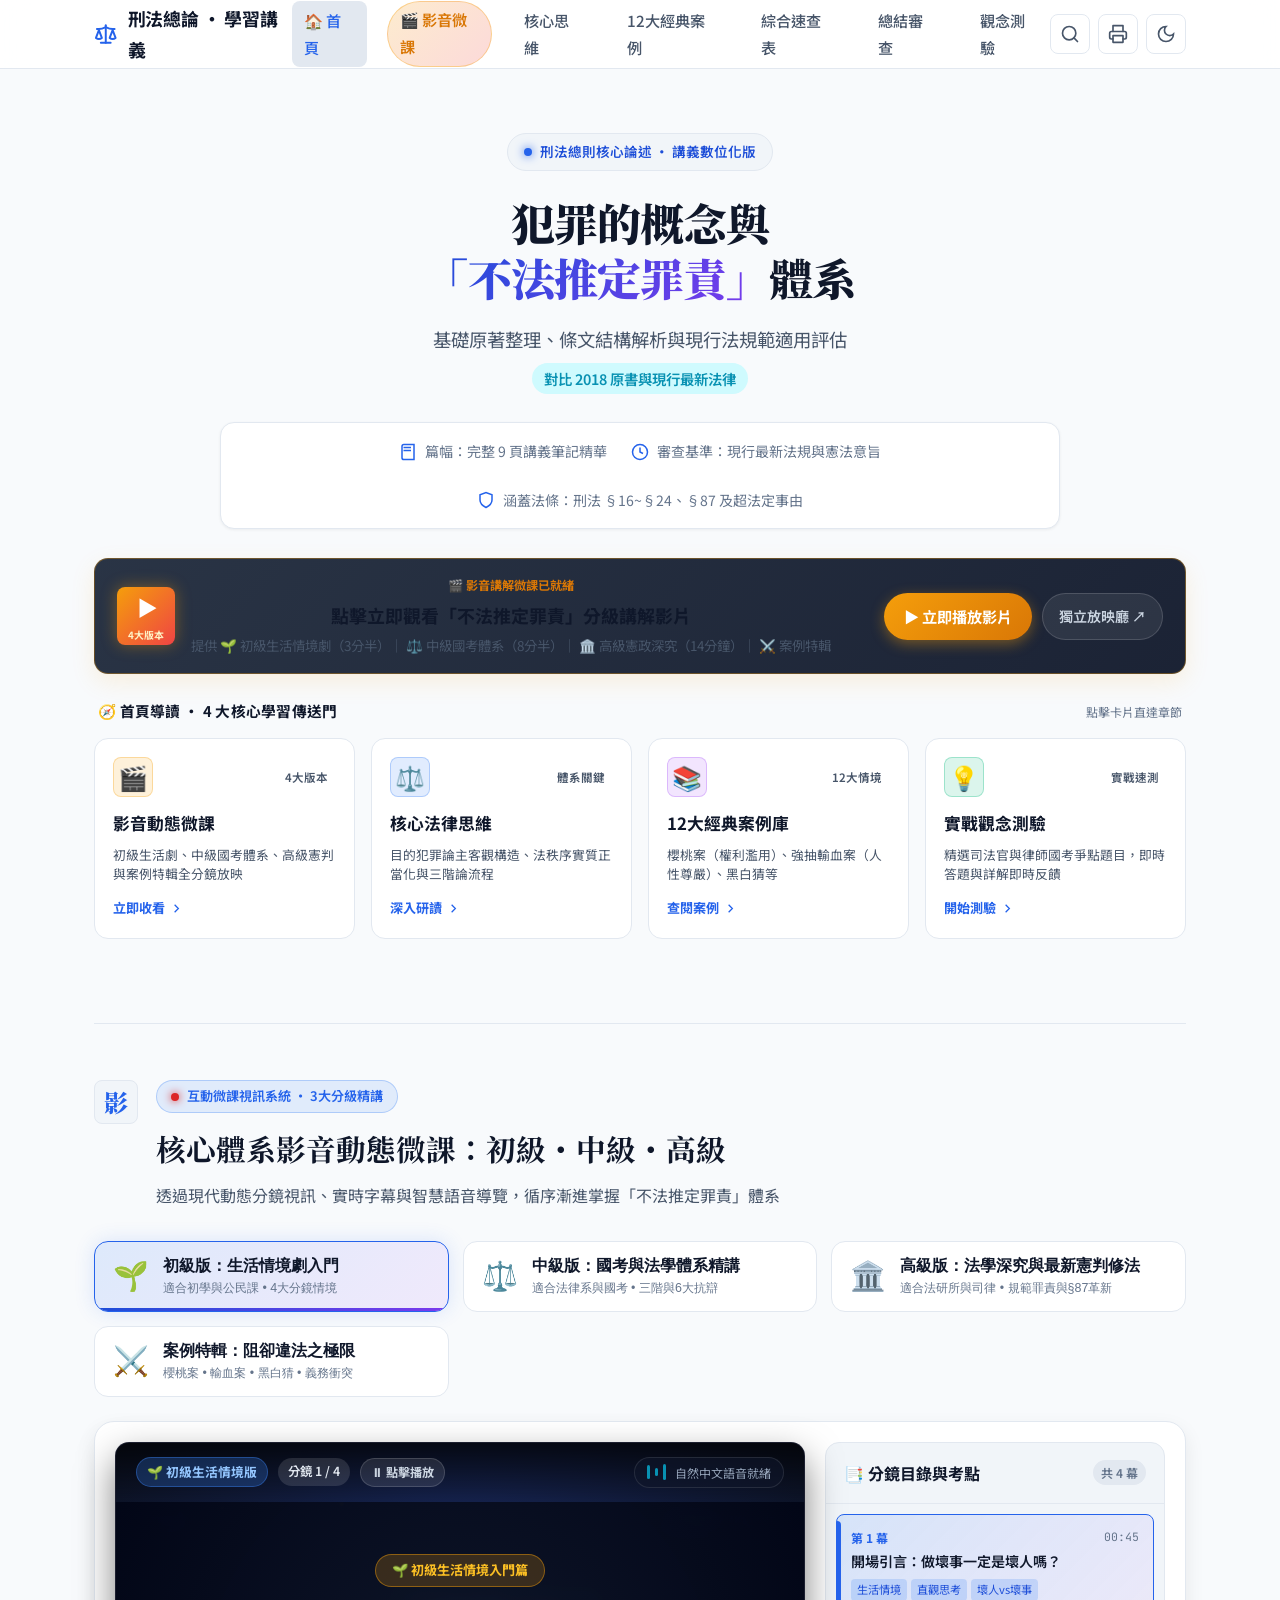
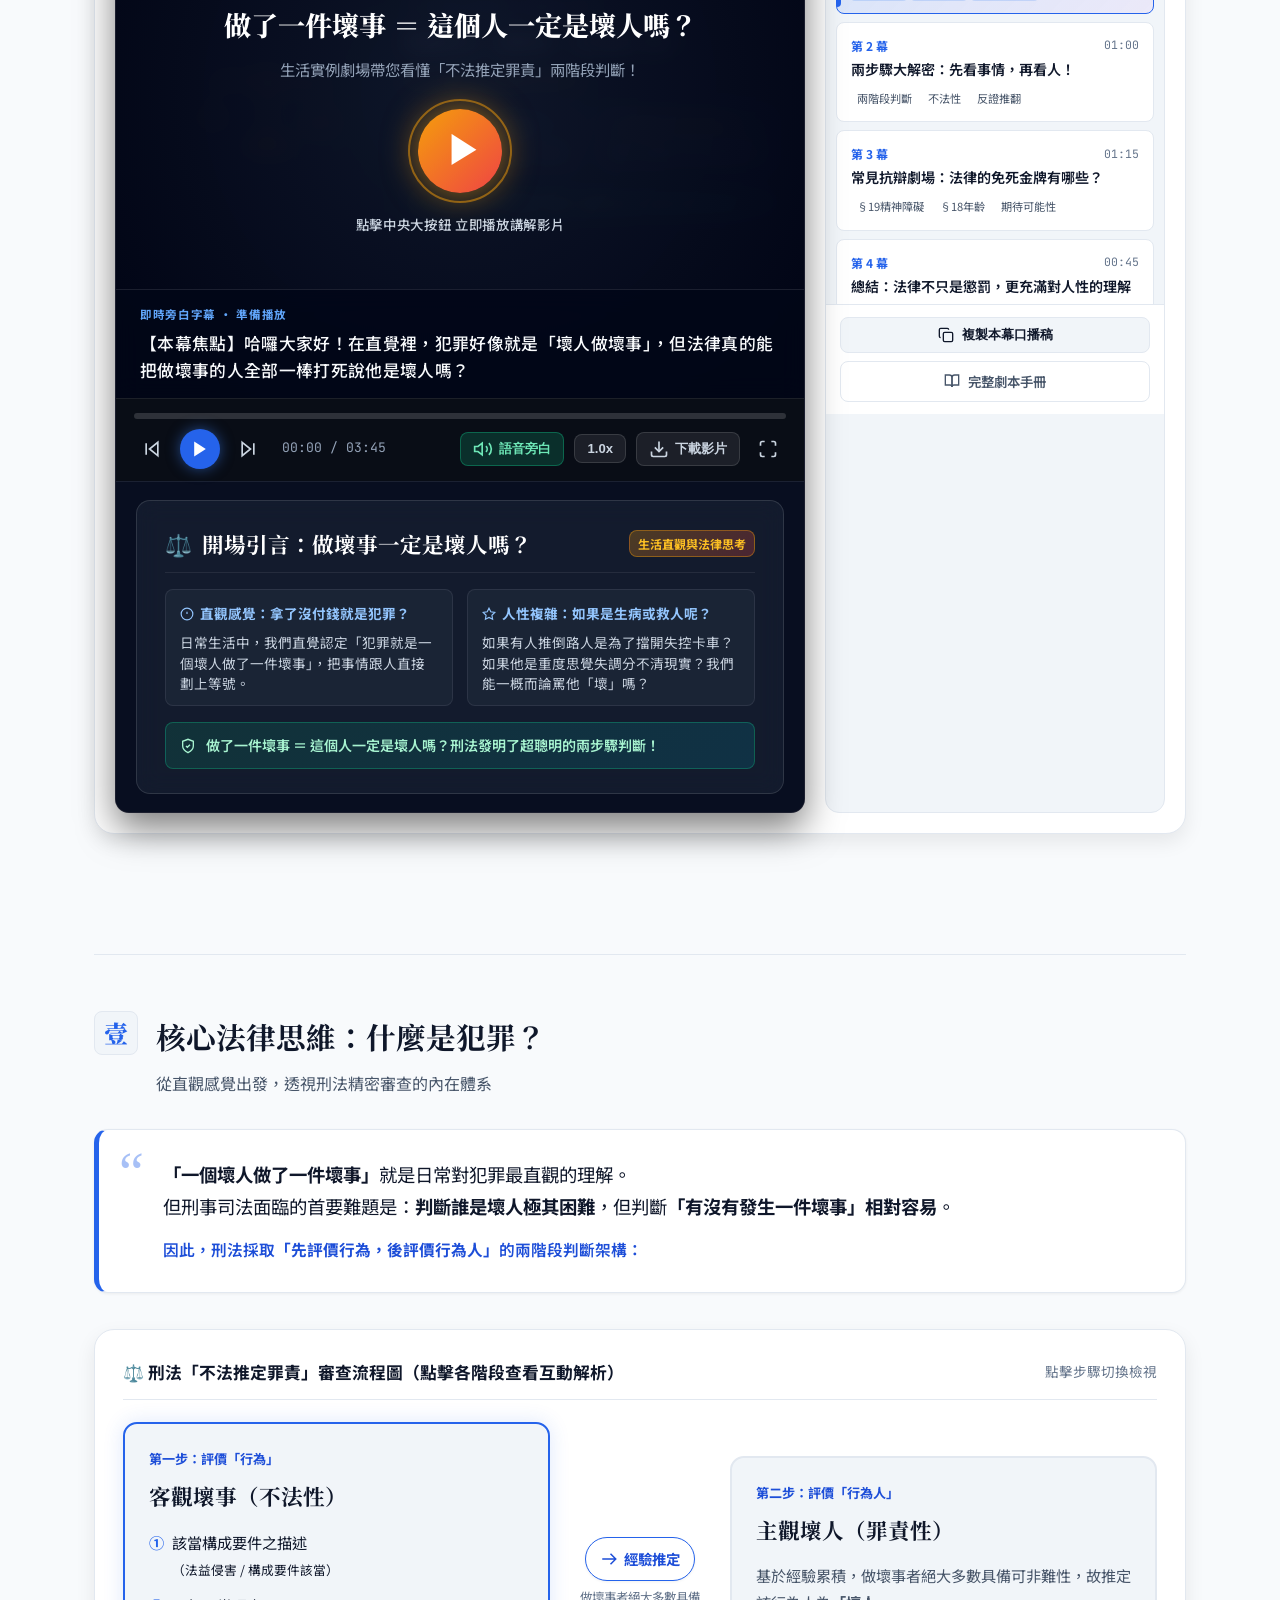
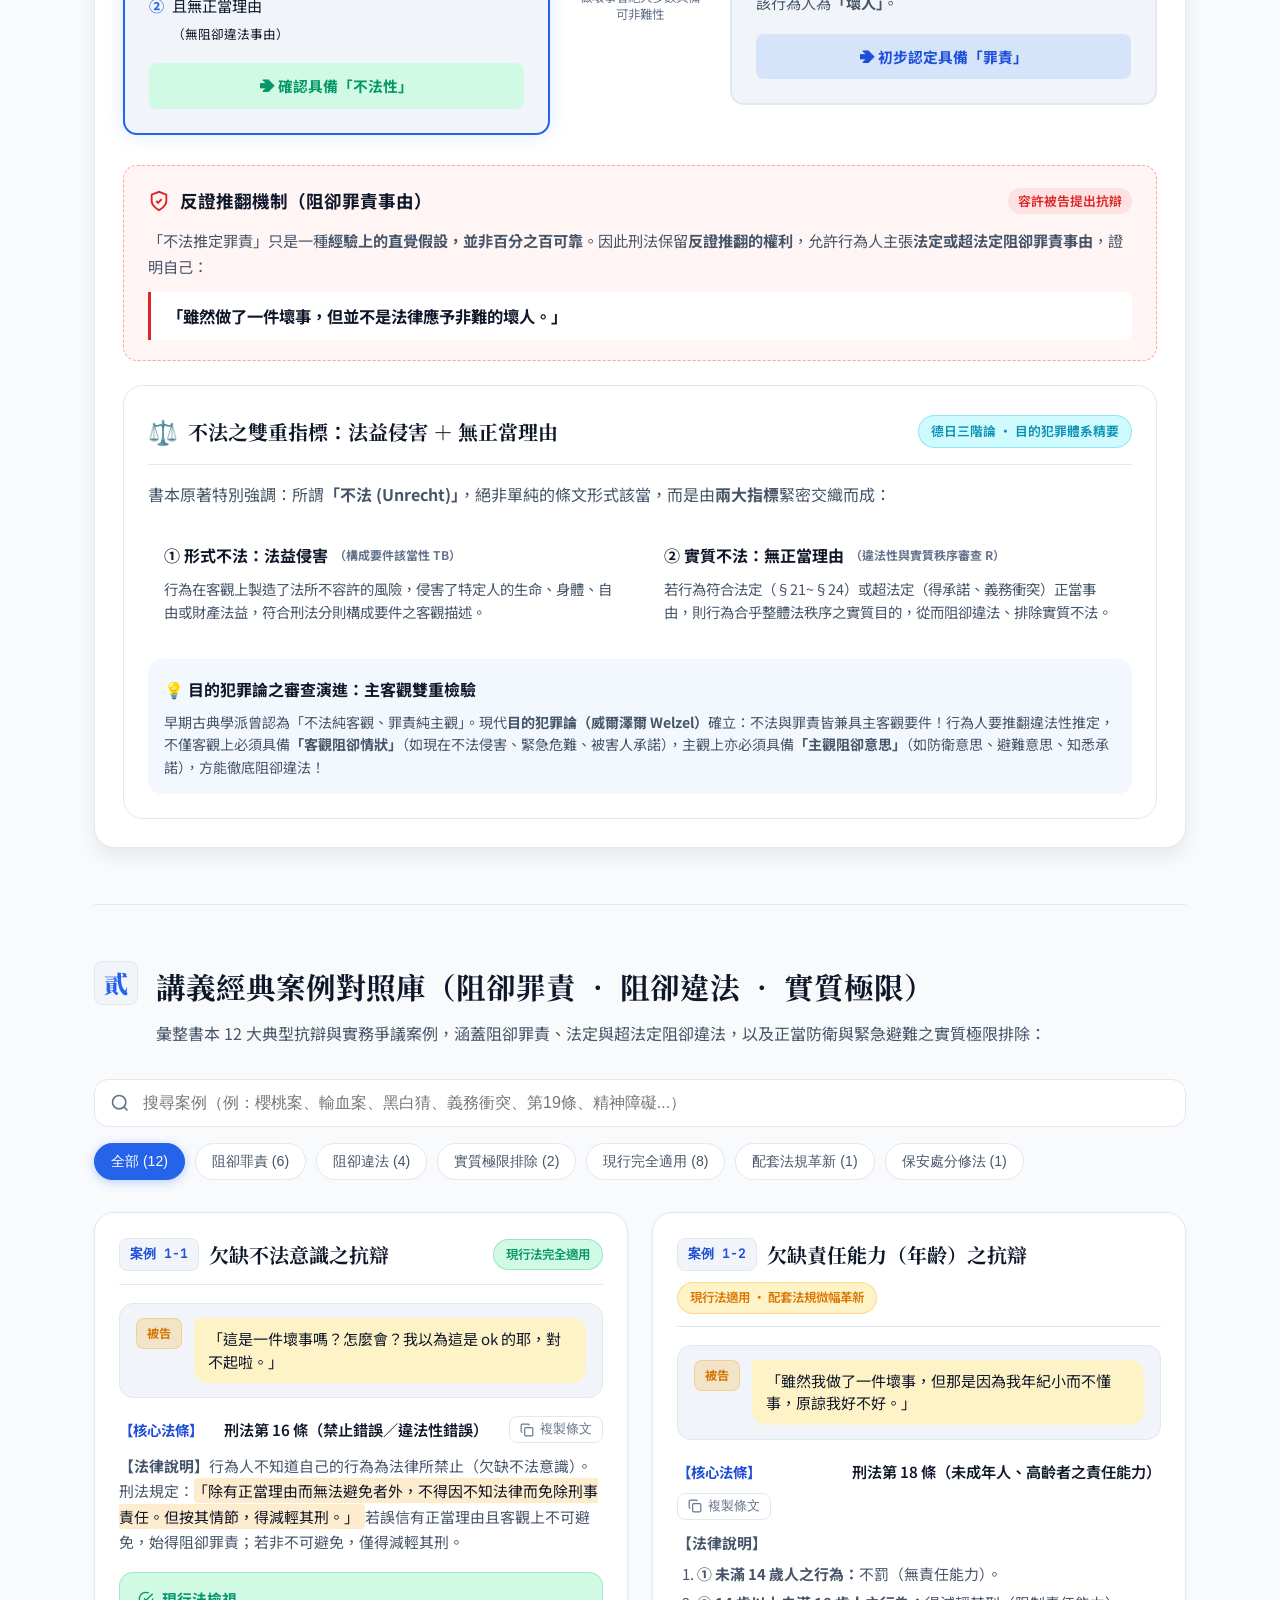
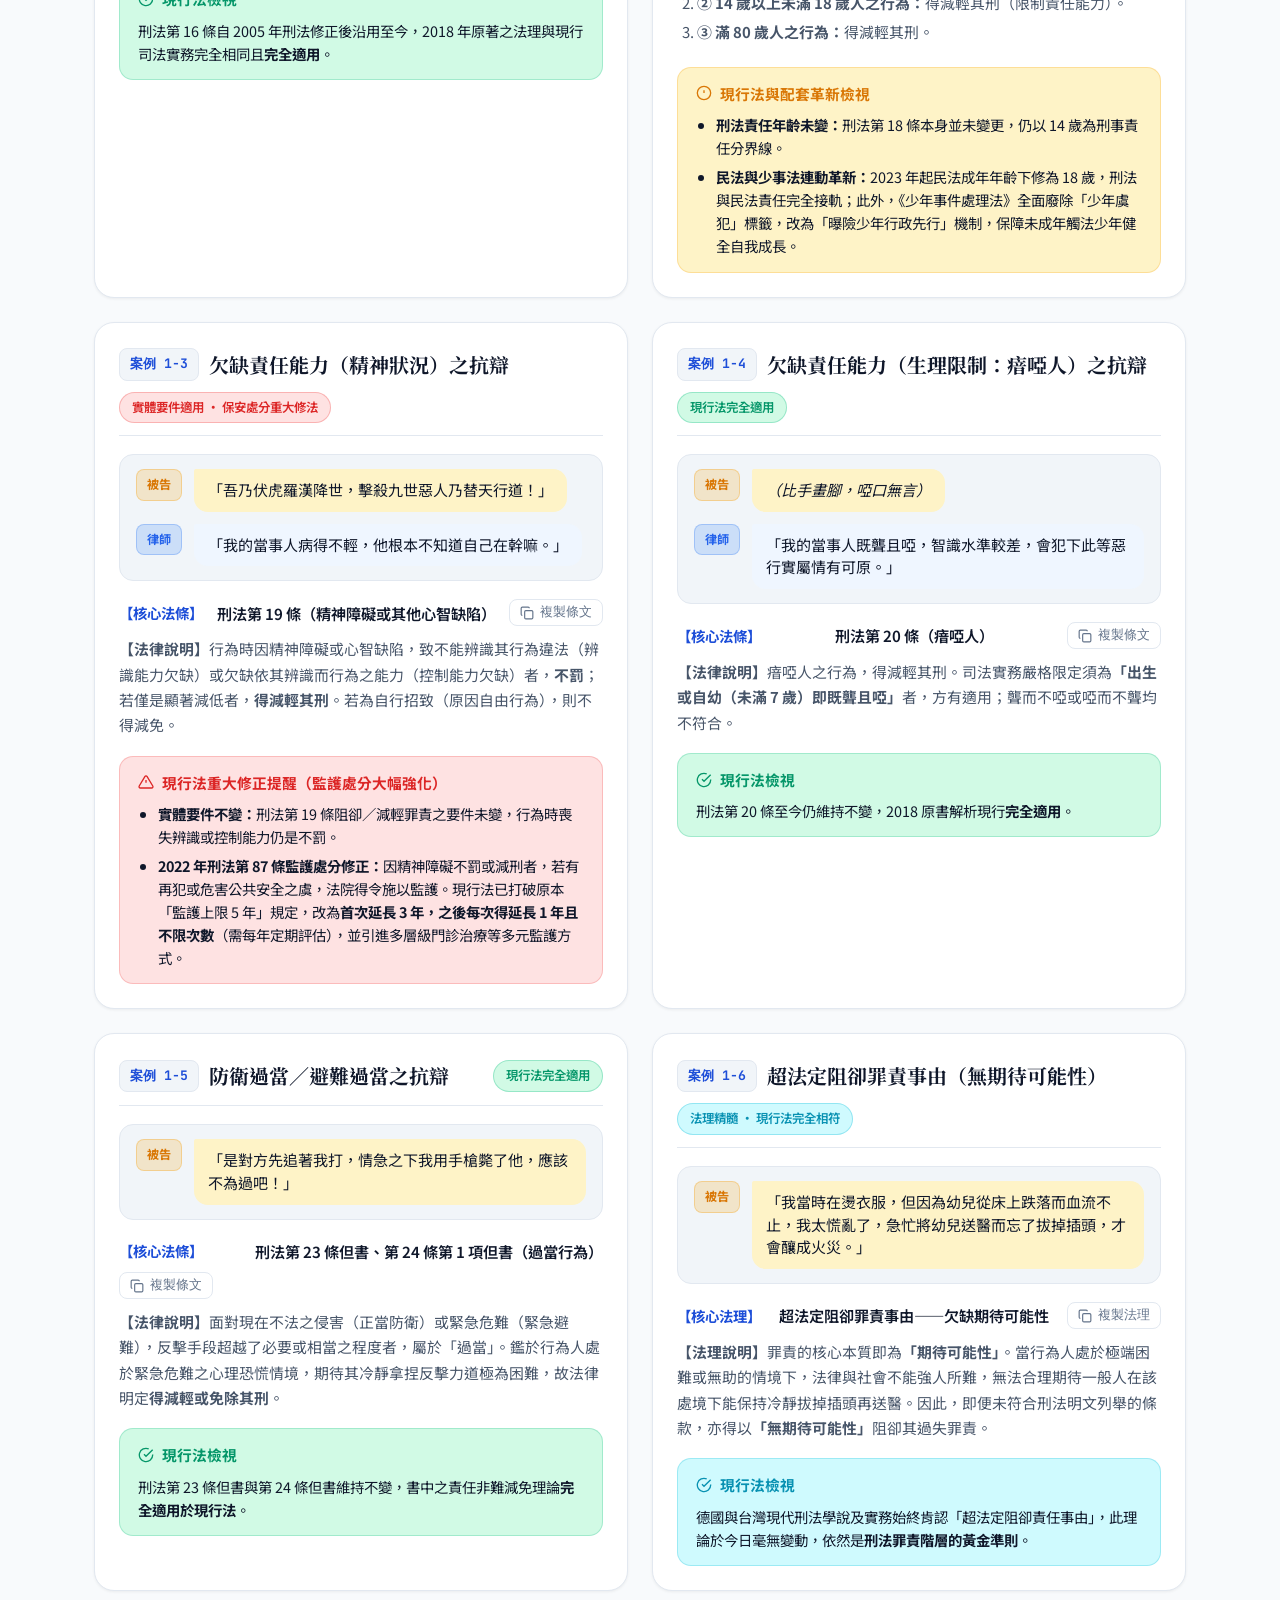
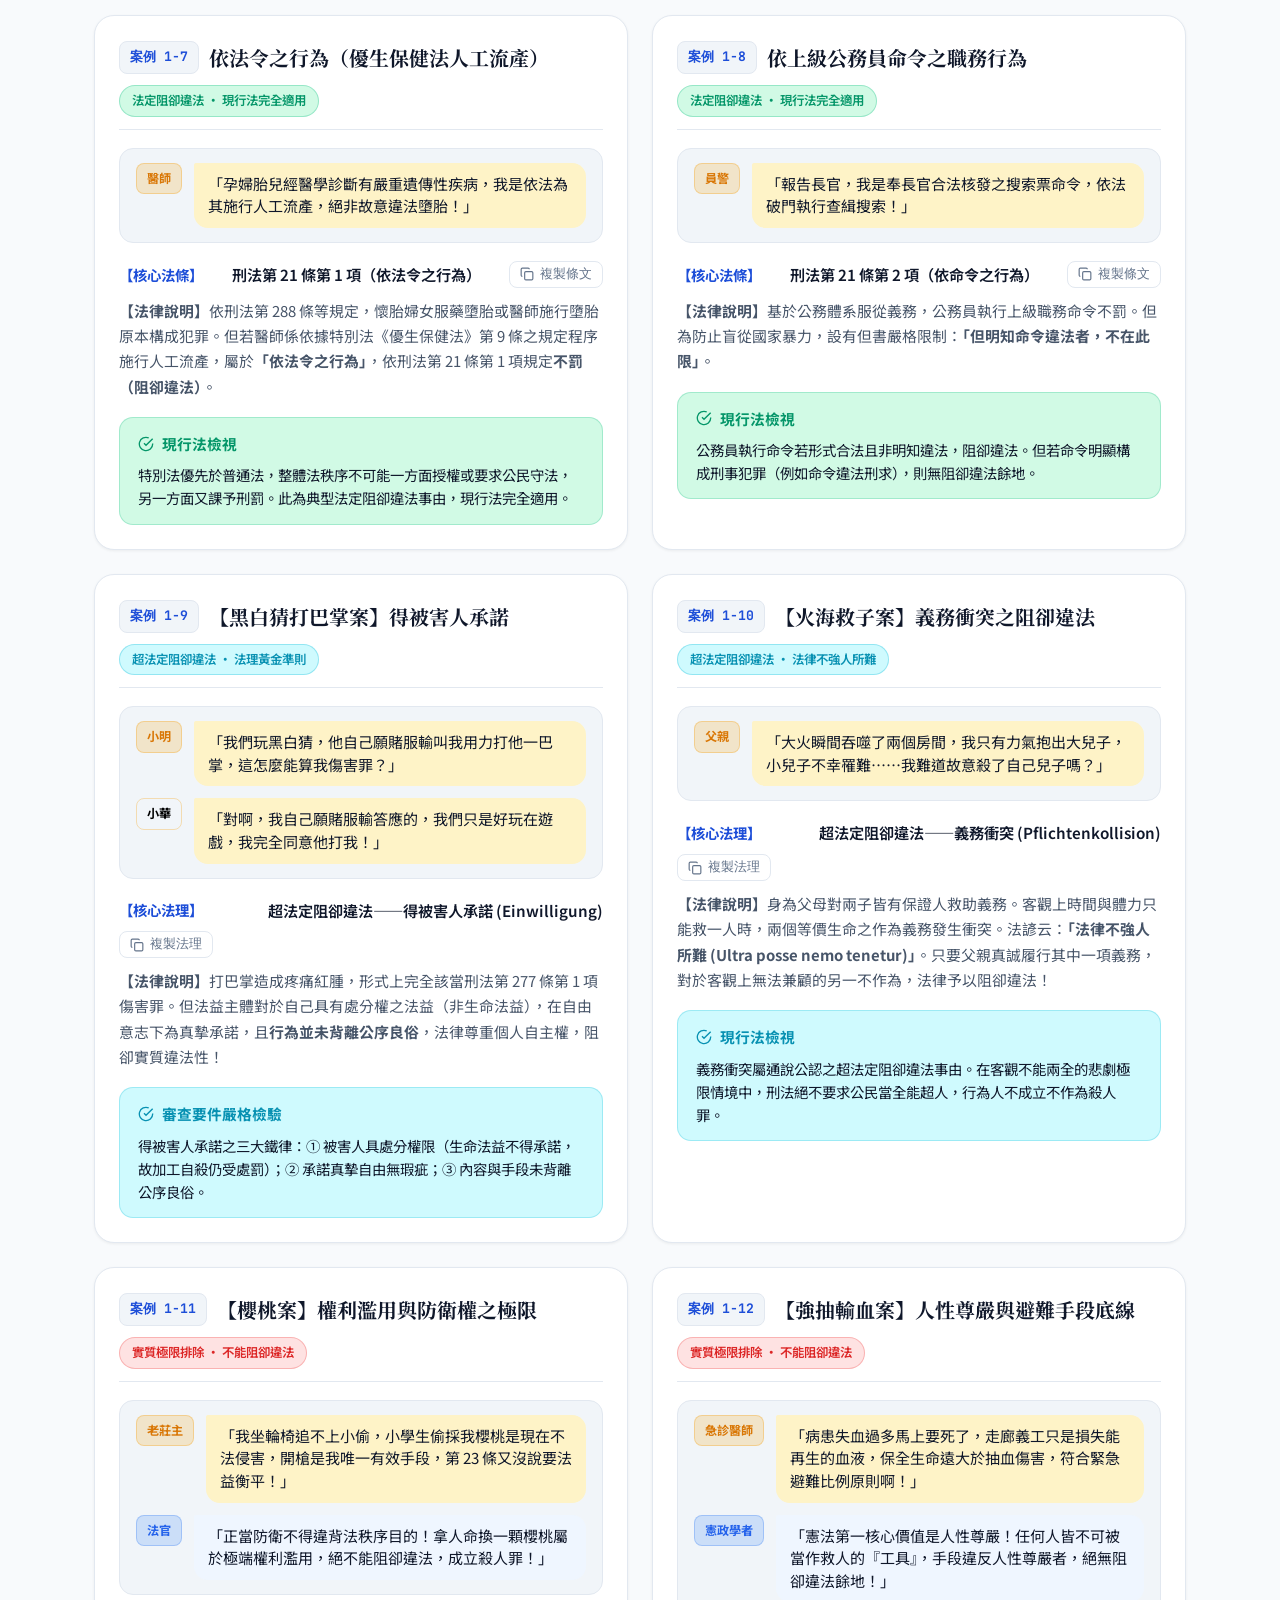
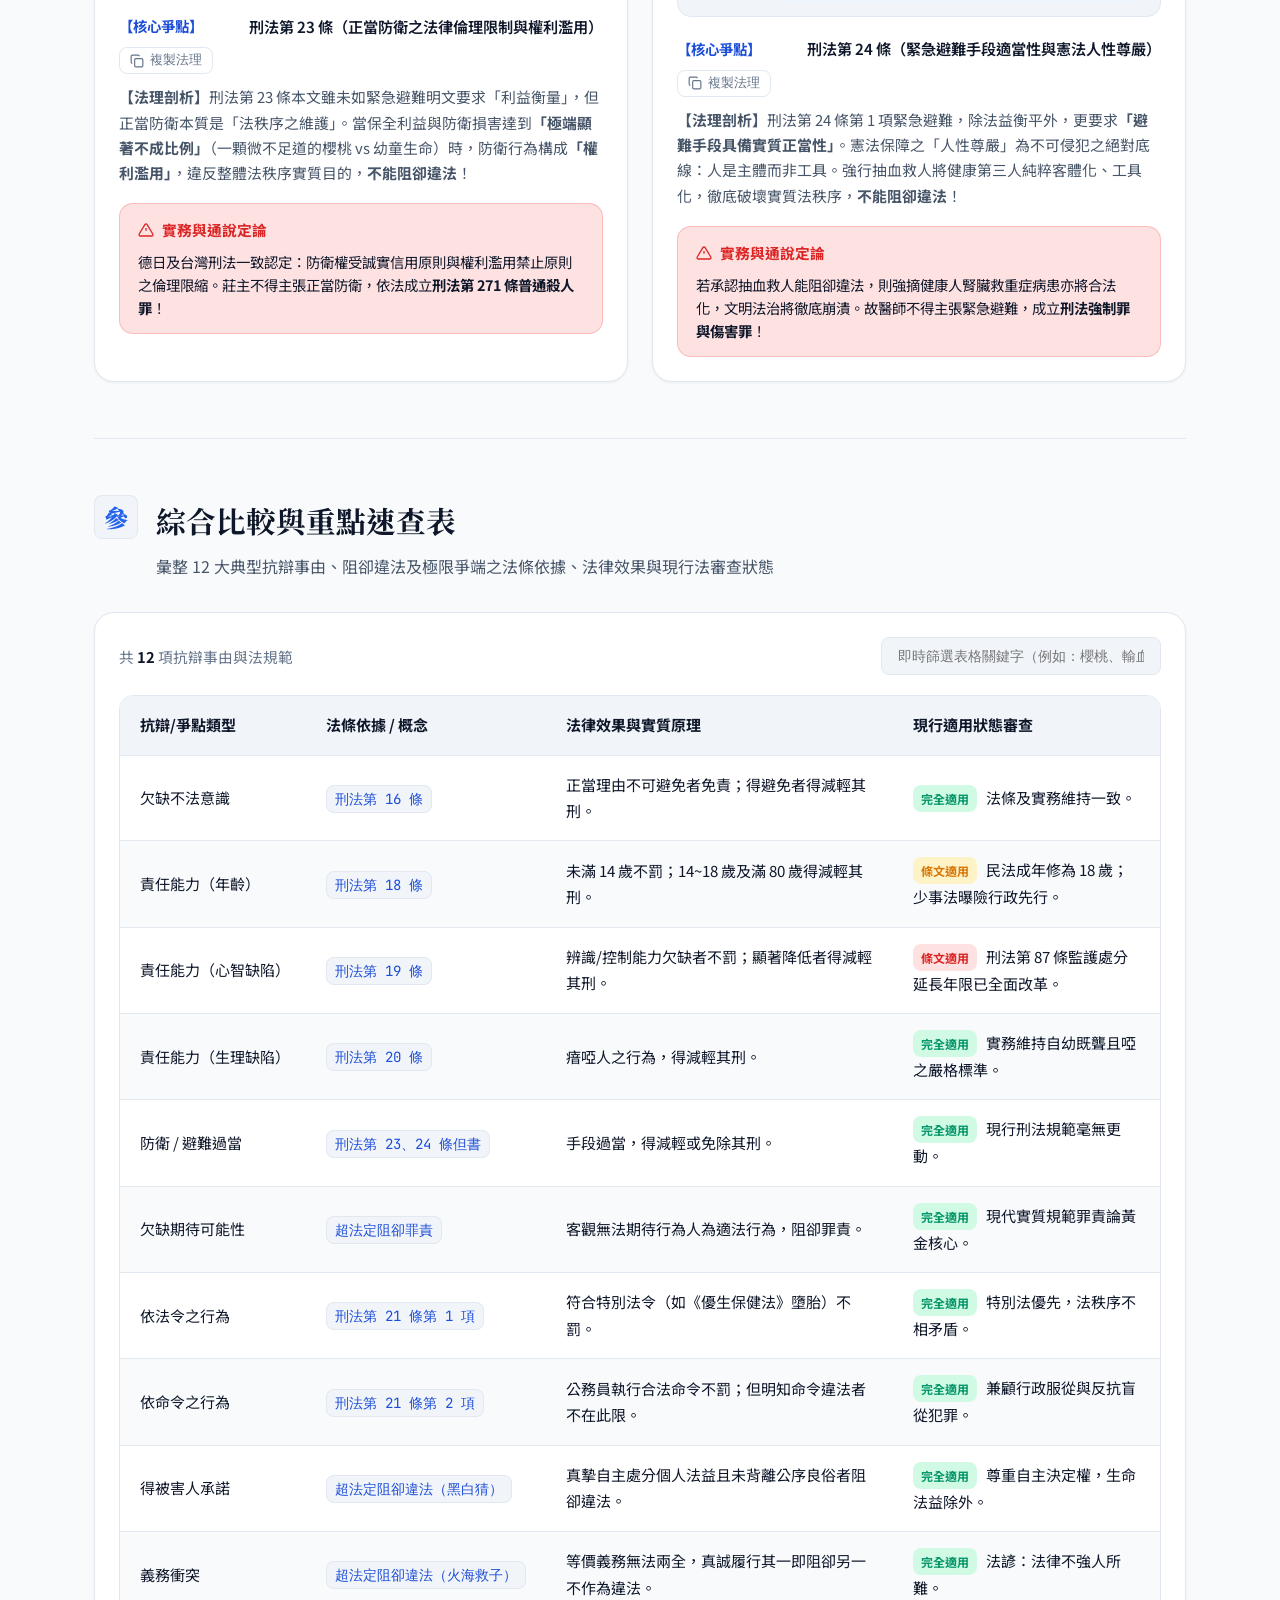
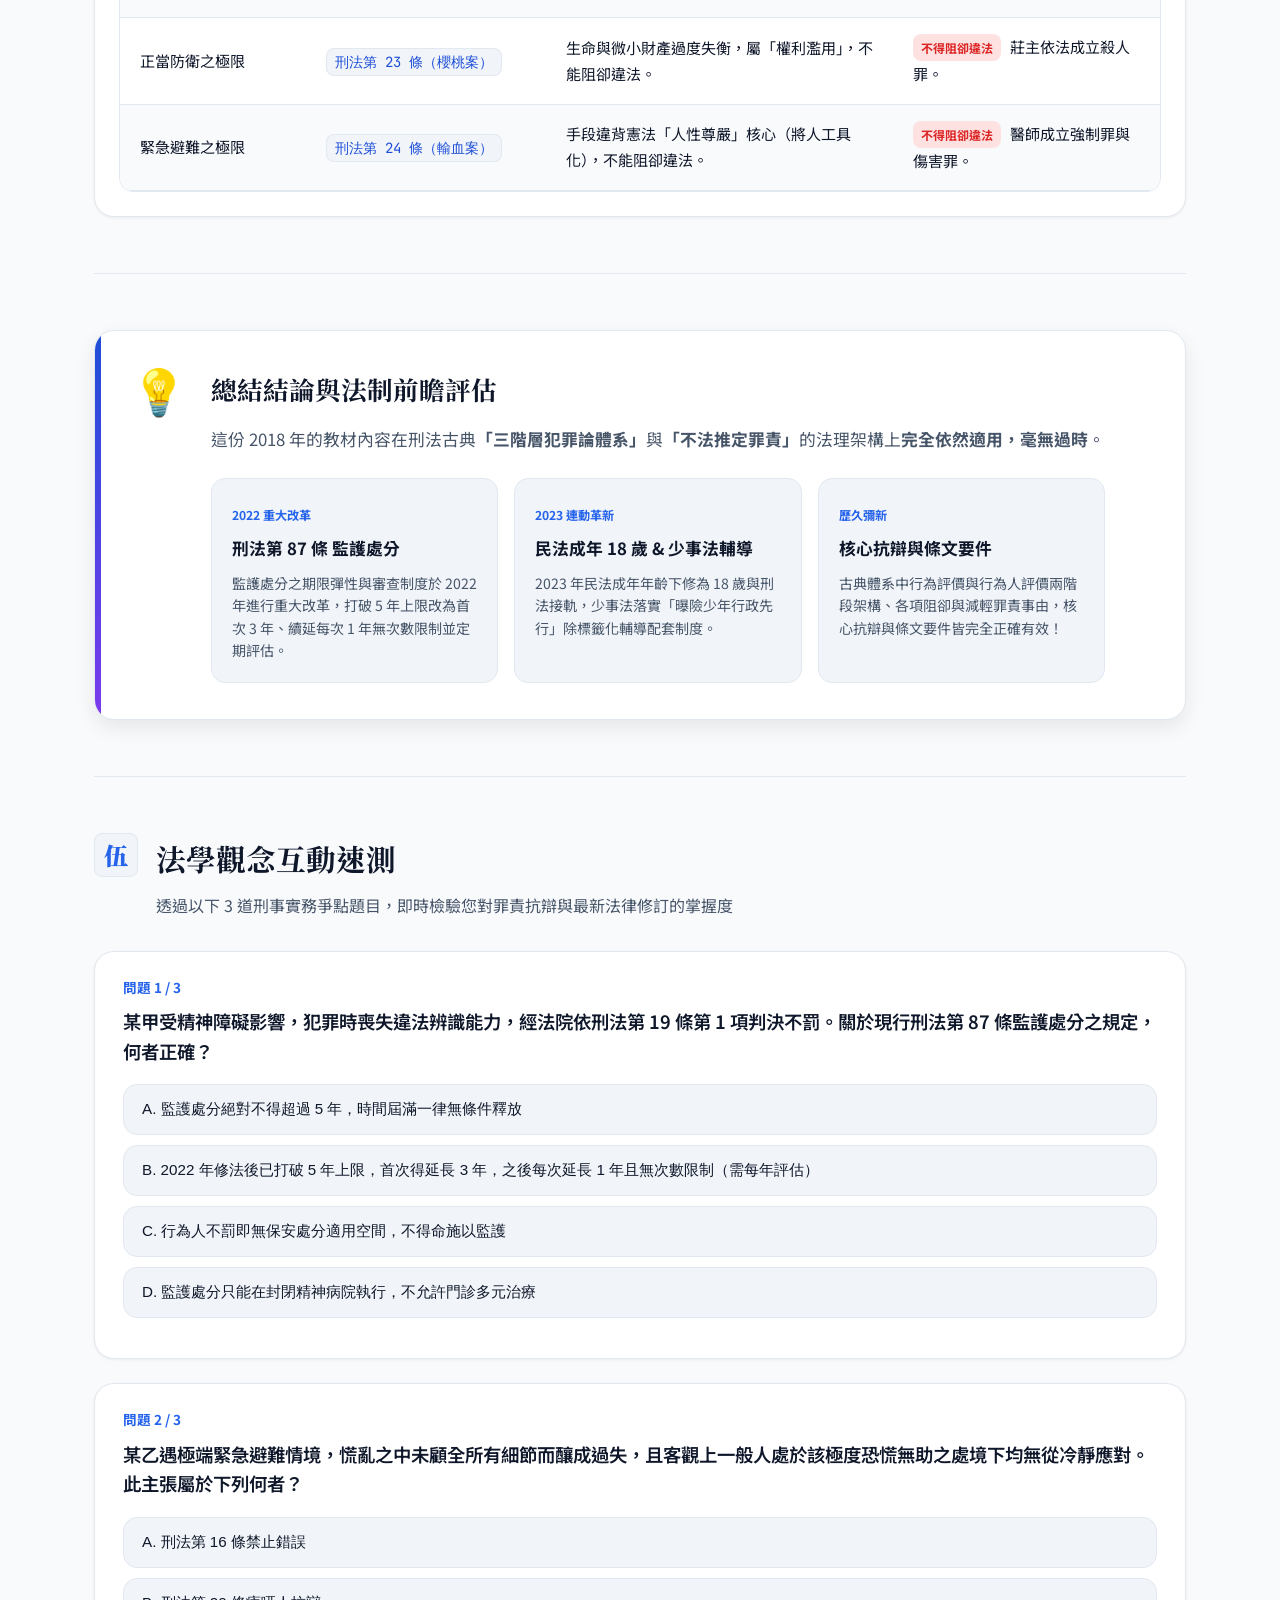
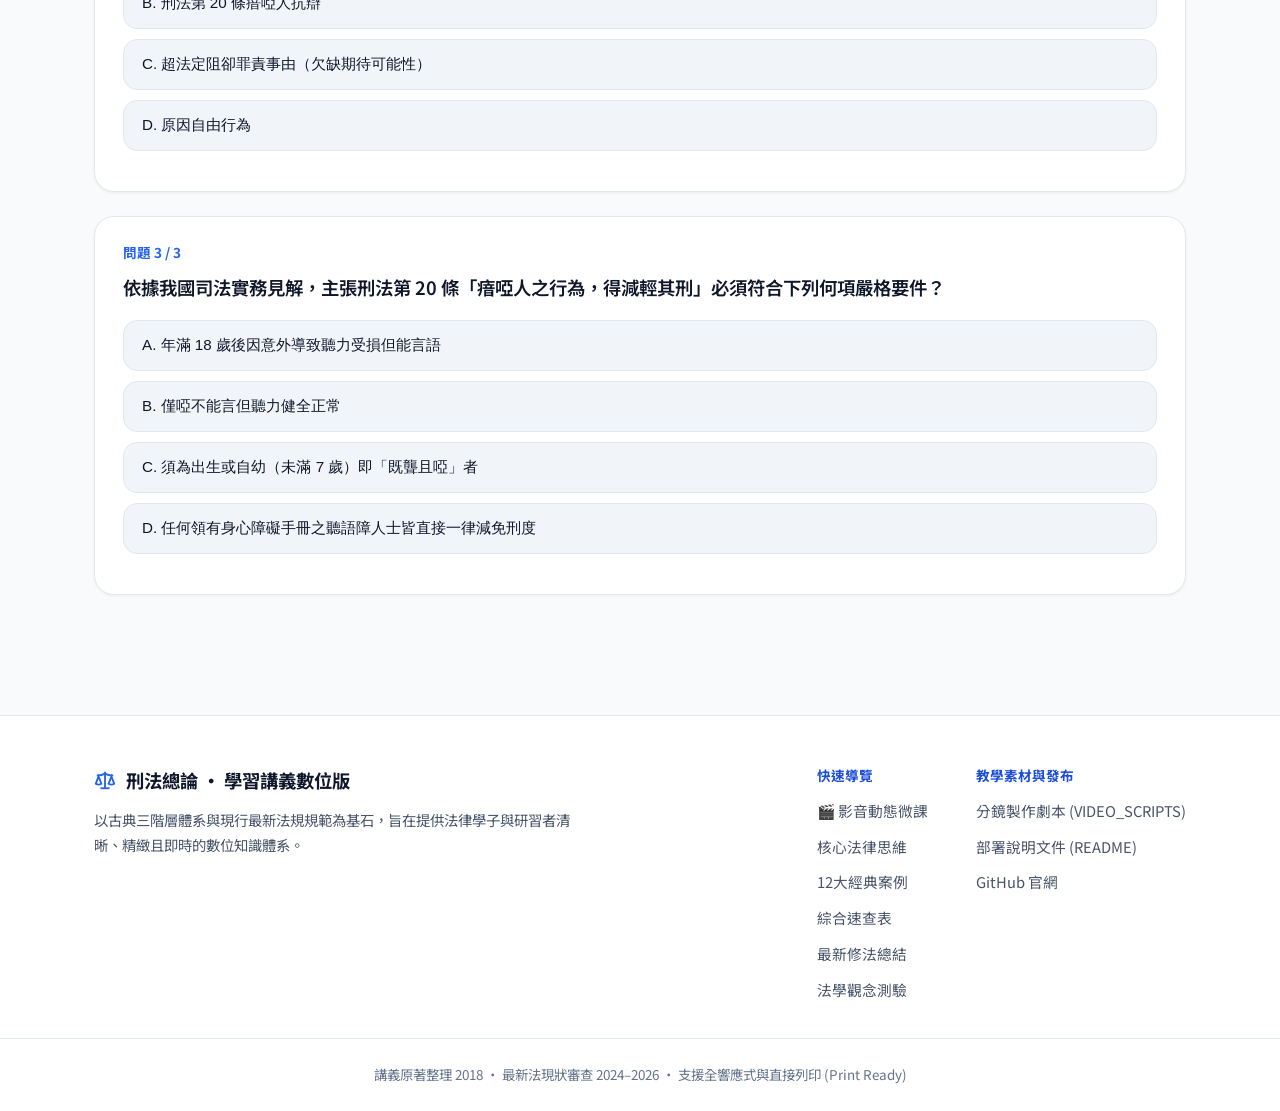
==== commit 222c7d0d: "V0.1.5" ====
--- a/index.html
+++ b/index.html
@@ -20,7 +20,7 @@
   <!-- 頂部固定導覽列 -->
   <header class="navbar">
     <div class="nav-container">
-      <a href="#" class="brand-logo">
+      <a href="#section-hero" class="brand-logo" title="回到講義首頁">
         <svg class="icon-scale" viewBox="0 0 24 24" fill="none" stroke="currentColor" stroke-width="2" stroke-linecap="round" stroke-linejoin="round">
           <path d="m16 16 3-8 3 8c-.87.65-1.92 1-3 1s-2.13-.35-3-1Z"/>
           <path d="m2 16 3-8 3 8c-.87.65-1.92 1-3 1s-2.13-.35-3-1Z"/>
@@ -32,6 +32,7 @@
       </a>
 
       <nav class="nav-links">
+        <a href="#section-hero" class="nav-link active" id="navLinkHome">🏠 首頁</a>
         <a href="#section-video" class="nav-link nav-link-highlight">🎬 影音微課</a>
         <a href="#section-core" class="nav-link">核心思維</a>
         <a href="#section-cases" class="nav-link">12大經典案例</a>
@@ -68,6 +69,82 @@
             <path d="M12 3a6 6 0 0 0 9 9 9 9 0 1 1-9-9Z"/>
           </svg>
         </button>
+
+        <!-- 手機版漢堡選單按鈕 (Mobile Menu Toggle Button) -->
+        <button id="mobileMenuBtn" class="btn-icon mobile-menu-btn" title="開啟手機選單" aria-label="切換手機選單" aria-expanded="false">
+          <span class="hamburger-box">
+            <span class="hamburger-line line-1"></span>
+            <span class="hamburger-line line-2"></span>
+            <span class="hamburger-line line-3"></span>
+          </span>
+        </button>
+      </div>
+    </div>
+
+    <!-- 手機版下拉導覽抽屜 (Mobile Nav Drawer) -->
+    <div id="mobileDrawer" class="mobile-drawer" aria-hidden="true">
+      <div class="mobile-drawer-inner">
+        <div class="drawer-header">
+          <span class="drawer-title">📌 章節快速導覽</span>
+          <span class="drawer-badge">12大經典案例</span>
+        </div>
+        <nav class="mobile-drawer-links">
+          <a href="#section-hero" class="mobile-drawer-link">
+            <span class="drawer-link-icon">🏠</span>
+            <span class="drawer-link-text">
+              <strong>講義首頁</strong>
+              <small>體系總覽・學習地圖與導讀傳送門</small>
+            </span>
+          </a>
+          <a href="#section-video" class="mobile-drawer-link">
+            <span class="drawer-link-icon">🎬</span>
+            <span class="drawer-link-text">
+              <strong>影音動態微課</strong>
+              <small>4大分級與案例特輯放映</small>
+            </span>
+          </a>
+          <a href="#section-core" class="mobile-drawer-link">
+            <span class="drawer-link-icon">⚖️</span>
+            <span class="drawer-link-text">
+              <strong>核心法律思維</strong>
+              <small>不法雙指標與目的犯罪論</small>
+            </span>
+          </a>
+          <a href="#section-cases" class="mobile-drawer-link">
+            <span class="drawer-link-icon">📚</span>
+            <span class="drawer-link-text">
+              <strong>12大經典案例庫</strong>
+              <small>櫻桃案・輸血案・黑白猜・責任能力</small>
+            </span>
+          </a>
+          <a href="#section-table" class="mobile-drawer-link">
+            <span class="drawer-link-icon">📊</span>
+            <span class="drawer-link-text">
+              <strong>綜合重點速查表</strong>
+              <small>12項抗辯事由與現行法審查</small>
+            </span>
+          </a>
+          <a href="#section-summary" class="mobile-drawer-link">
+            <span class="drawer-link-icon">🏛️</span>
+            <span class="drawer-link-text">
+              <strong>最新修法與總結</strong>
+              <small>§87監護處分改革與少事法連動</small>
+            </span>
+          </a>
+          <a href="#section-quiz" class="mobile-drawer-link">
+            <span class="drawer-link-icon">💡</span>
+            <span class="drawer-link-text">
+              <strong>法學觀念測驗</strong>
+              <small>經典國考爭點實戰速測</small>
+            </span>
+          </a>
+        </nav>
+        <div class="drawer-footer">
+          <a href="video.html" class="drawer-theater-btn">
+            <span>🎥 進入獨立全螢幕放映廳</span>
+            <svg viewBox="0 0 24 24" fill="none" stroke="currentColor" stroke-width="2"><path d="m9 18 6-6-6-6"/></svg>
+          </a>
+        </div>
       </div>
     </div>
   </header>
@@ -75,8 +152,8 @@
   <!-- 主體內容 -->
   <main class="container">
     
-    <!-- Hero 標題區 -->
-    <section class="hero-section">
+    <!-- Hero 標題區 (講義首頁入口) -->
+    <section id="section-hero" class="hero-section">
       <div class="hero-badge">
         <span class="badge-dot"></span> 刑法總則核心論述 • 講義數位化版
       </div>
@@ -106,12 +183,12 @@
         <div class="cta-card-left">
           <div class="cta-video-thumb">
             <div class="thumb-play-icon">▶</div>
-            <span class="thumb-badge">3大版本</span>
+            <span class="thumb-badge">4大版本</span>
           </div>
           <div class="cta-info">
             <span class="cta-tag">🎬 影音講解微課已就緒</span>
             <h3 class="cta-title">點擊立即觀看「不法推定罪責」分級講解影片</h3>
-            <p class="cta-desc">提供 🌱 初級生活情境劇（3分半）｜ ⚖️ 中級國考體系（8分半）｜ 🏛️ 高級憲政深究（14分鐘）</p>
+            <p class="cta-desc">提供 🌱 初級生活情境劇（3分半）｜ ⚖️ 中級國考體系（8分半）｜ 🏛️ 高級憲政深究（14分鐘）｜ ⚔️ 案例特輯</p>
           </div>
         </div>
         <div class="cta-card-right">
@@ -120,6 +197,67 @@
           </a>
           <a href="video.html" class="btn-hero-theater" target="_blank" title="在新分頁開啟全螢幕獨立放映廳">
             <span>獨立放映廳 ↗</span>
+          </a>
+        </div>
+      </div>
+
+      <!-- 首頁快捷學習導讀傳送門 (Home Quick Learning Portal) -->
+      <div class="home-portal-section">
+        <div class="portal-header">
+          <span class="portal-header-title">🧭 首頁導讀 • 4 大核心學習傳送門</span>
+          <span class="portal-header-tag">點擊卡片直達章節</span>
+        </div>
+        <div class="home-portal-grid">
+          <a href="#section-video" class="portal-card" title="跳轉至影音動態微課">
+            <div class="portal-card-top">
+              <span class="portal-card-icon amber">🎬</span>
+              <span class="portal-card-badge">4大版本</span>
+            </div>
+            <h4 class="portal-card-title">影音動態微課</h4>
+            <p class="portal-card-desc">初級生活劇、中級國考體系、高級憲判與案例特輯全分鏡放映</p>
+            <div class="portal-card-action">
+              <span>立即收看</span>
+              <svg viewBox="0 0 24 24" fill="none" stroke="currentColor" stroke-width="2"><path d="m9 18 6-6-6-6"/></svg>
+            </div>
+          </a>
+
+          <a href="#section-core" class="portal-card" title="跳轉至核心法律思維">
+            <div class="portal-card-top">
+              <span class="portal-card-icon blue">⚖️</span>
+              <span class="portal-card-badge">體系關鍵</span>
+            </div>
+            <h4 class="portal-card-title">核心法律思維</h4>
+            <p class="portal-card-desc">目的犯罪論主客觀構造、法秩序實質正當化與三階論流程</p>
+            <div class="portal-card-action">
+              <span>深入研讀</span>
+              <svg viewBox="0 0 24 24" fill="none" stroke="currentColor" stroke-width="2"><path d="m9 18 6-6-6-6"/></svg>
+            </div>
+          </a>
+
+          <a href="#section-cases" class="portal-card" title="跳轉至12大經典案例庫">
+            <div class="portal-card-top">
+              <span class="portal-card-icon purple">📚</span>
+              <span class="portal-card-badge">12大情境</span>
+            </div>
+            <h4 class="portal-card-title">12大經典案例庫</h4>
+            <p class="portal-card-desc">櫻桃案（權利濫用）、強抽輸血案（人性尊嚴）、黑白猜等</p>
+            <div class="portal-card-action">
+              <span>查閱案例</span>
+              <svg viewBox="0 0 24 24" fill="none" stroke="currentColor" stroke-width="2"><path d="m9 18 6-6-6-6"/></svg>
+            </div>
+          </a>
+
+          <a href="#section-quiz" class="portal-card" title="跳轉至法學觀念測驗">
+            <div class="portal-card-top">
+              <span class="portal-card-icon green">💡</span>
+              <span class="portal-card-badge">實戰速測</span>
+            </div>
+            <h4 class="portal-card-title">實戰觀念測驗</h4>
+            <p class="portal-card-desc">精選司法官與律師國考爭點題目，即時答題與詳解即時反饋</p>
+            <div class="portal-card-action">
+              <span>開始測驗</span>
+              <svg viewBox="0 0 24 24" fill="none" stroke="currentColor" stroke-width="2"><path d="m9 18 6-6-6-6"/></svg>
+            </div>
           </a>
         </div>
       </div>
@@ -1253,6 +1391,31 @@
     </div>
   </footer>
 
+  <!-- 手機版底部常駐快捷導覽列 (Mobile Bottom Navigation Bar) -->
+  <!-- 手機版底部常駐快捷導覽列 (Mobile Bottom Navigation Bar) -->
+  <nav class="mobile-bottom-bar" id="mobileBottomBar" aria-label="手機快捷導覽">
+    <a href="#section-hero" class="bottom-bar-item active" id="bottomBarHome">
+      <span class="bar-icon">🏠</span>
+      <span class="bar-label">首頁</span>
+    </a>
+    <a href="#section-video" class="bottom-bar-item">
+      <span class="bar-icon">🎬</span>
+      <span class="bar-label">微課</span>
+    </a>
+    <a href="#section-core" class="bottom-bar-item">
+      <span class="bar-icon">⚖️</span>
+      <span class="bar-label">核心</span>
+    </a>
+    <a href="#section-cases" class="bottom-bar-item">
+      <span class="bar-icon">📚</span>
+      <span class="bar-label">案例</span>
+    </a>
+    <button id="bottomMenuTrigger" class="bottom-bar-item btn-trigger" aria-label="打開手機章節目錄" title="開啟選單">
+      <span class="bar-icon">☰</span>
+      <span class="bar-label">目錄</span>
+    </button>
+  </nav>
+
   <!-- 浮動回頂部按鈕 -->
   <button id="backToTopBtn" class="back-to-top" title="回到頂部" aria-label="回到頂部">
     <svg viewBox="0 0 24 24" fill="none" stroke="currentColor" stroke-width="2"><path d="m18 15-6-6-6 6"/></svg>
--- a/css/style.css
+++ b/css/style.css
@@ -230,6 +230,273 @@
 [data-theme="light"] .sun-icon { display: none; }
 [data-theme="light"] .moon-icon { display: block; }
 
+/* --- 手機版漢堡按鈕與動態線條 (Mobile Menu Toggle Button) --- */
+.mobile-menu-btn {
+  display: none;
+  align-items: center;
+  justify-content: center;
+  position: relative;
+  cursor: pointer;
+  z-index: 1010;
+  -webkit-tap-highlight-color: transparent;
+}
+
+.hamburger-box {
+  width: 18px;
+  height: 14px;
+  position: relative;
+  display: flex;
+  flex-direction: column;
+  justify-content: space-between;
+}
+
+.hamburger-line {
+  display: block;
+  width: 100%;
+  height: 2px;
+  background-color: var(--text-primary);
+  border-radius: 2px;
+  transition: transform 0.28s cubic-bezier(0.4, 0, 0.2, 1),
+              opacity 0.2s ease,
+              background-color 0.2s ease;
+  transform-origin: center;
+}
+
+/* 漢堡按鈕點擊後變換為 X 動畫 */
+.mobile-menu-btn.active .hamburger-line.line-1 {
+  transform: translateY(6px) rotate(45deg);
+  background-color: var(--accent-primary);
+}
+
+.mobile-menu-btn.active .hamburger-line.line-2 {
+  opacity: 0;
+  transform: scaleX(0);
+}
+
+.mobile-menu-btn.active .hamburger-line.line-3 {
+  transform: translateY(-6px) rotate(-45deg);
+  background-color: var(--accent-primary);
+}
+
+/* --- 手機版下拉導覽抽屜 (Mobile Nav Drawer) --- */
+.mobile-drawer {
+  position: absolute;
+  top: 100%;
+  left: 0;
+  right: 0;
+  width: 100%;
+  background: rgba(10, 15, 29, 0.96);
+  backdrop-filter: blur(20px);
+  -webkit-backdrop-filter: blur(20px);
+  border-bottom: 1px solid var(--border-color);
+  box-shadow: 0 16px 36px rgba(0, 0, 0, 0.5);
+  max-height: 0;
+  opacity: 0;
+  overflow: hidden;
+  pointer-events: none;
+  transition: max-height 0.38s cubic-bezier(0.4, 0, 0.2, 1),
+              opacity 0.25s ease;
+  z-index: 999;
+}
+
+[data-theme="light"] .mobile-drawer {
+  background: rgba(255, 255, 255, 0.97);
+  box-shadow: 0 16px 36px rgba(0, 0, 0, 0.12);
+}
+
+.mobile-drawer.open {
+  max-height: 85vh;
+  opacity: 1;
+  pointer-events: auto;
+  overflow-y: auto;
+}
+
+.mobile-drawer-inner {
+  padding: 16px 20px 22px;
+  display: flex;
+  flex-direction: column;
+  gap: 14px;
+  max-width: 600px;
+  margin: 0 auto;
+}
+
+.drawer-header {
+  display: flex;
+  justify-content: space-between;
+  align-items: center;
+  padding-bottom: 8px;
+  border-bottom: 1px solid var(--border-color);
+}
+
+.drawer-title {
+  font-size: 0.88rem;
+  font-weight: 700;
+  color: var(--text-primary);
+  letter-spacing: 0.02em;
+}
+
+.drawer-badge {
+  font-size: 0.72rem;
+  padding: 2px 8px;
+  border-radius: var(--radius-full);
+  background: rgba(59, 130, 246, 0.15);
+  color: #60a5fa;
+  font-weight: 600;
+  border: 1px solid rgba(59, 130, 246, 0.3);
+}
+
+.mobile-drawer-links {
+  display: flex;
+  flex-direction: column;
+  gap: 8px;
+}
+
+.mobile-drawer-link {
+  display: flex;
+  align-items: center;
+  gap: 14px;
+  padding: 11px 15px;
+  border-radius: var(--radius-md);
+  background: var(--bg-card);
+  border: 1px solid var(--border-color);
+  text-decoration: none;
+  color: var(--text-primary);
+  transition: var(--transition-fast);
+}
+
+.mobile-drawer-link:hover,
+.mobile-drawer-link:active {
+  background: var(--bg-card-elevated);
+  border-color: var(--accent-primary);
+  transform: translateX(4px);
+}
+
+.drawer-link-icon {
+  font-size: 1.3rem;
+  width: 34px;
+  height: 34px;
+  display: flex;
+  align-items: center;
+  justify-content: center;
+  border-radius: var(--radius-sm);
+  background: rgba(255, 255, 255, 0.05);
+  flex-shrink: 0;
+}
+
+.drawer-link-text {
+  display: flex;
+  flex-direction: column;
+  gap: 2px;
+}
+
+.drawer-link-text strong {
+  font-size: 0.94rem;
+  font-weight: 700;
+  color: var(--text-primary);
+}
+
+.drawer-link-text small {
+  font-size: 0.76rem;
+  color: var(--text-secondary);
+}
+
+.drawer-footer {
+  padding-top: 4px;
+}
+
+.drawer-theater-btn {
+  display: flex;
+  align-items: center;
+  justify-content: space-between;
+  width: 100%;
+  padding: 12px 18px;
+  border-radius: var(--radius-md);
+  background: linear-gradient(135deg, rgba(245, 158, 11, 0.2) 0%, rgba(239, 68, 68, 0.2) 100%);
+  border: 1px solid rgba(245, 158, 11, 0.4);
+  color: var(--color-amber) !important;
+  font-weight: 700;
+  font-size: 0.9rem;
+  text-decoration: none;
+  transition: var(--transition-smooth);
+}
+
+.drawer-theater-btn:hover {
+  background: linear-gradient(135deg, rgba(245, 158, 11, 0.3) 0%, rgba(239, 68, 68, 0.3) 100%);
+  border-color: var(--color-amber);
+  transform: translateY(-1px);
+}
+
+.drawer-theater-btn svg {
+  width: 18px;
+  height: 18px;
+  flex-shrink: 0;
+}
+
+/* --- 手機版底部常駐快捷導覽列 (Mobile Bottom Navigation Bar) --- */
+.mobile-bottom-bar {
+  display: none;
+  position: fixed;
+  bottom: 0;
+  left: 0;
+  width: 100%;
+  height: 60px;
+  background: rgba(10, 15, 29, 0.95);
+  backdrop-filter: blur(16px);
+  -webkit-backdrop-filter: blur(16px);
+  border-top: 1px solid var(--border-color);
+  z-index: 1000;
+  padding-bottom: env(safe-area-inset-bottom, 0px);
+  box-shadow: 0 -4px 20px rgba(0, 0, 0, 0.4);
+  justify-content: space-around;
+  align-items: center;
+}
+
+[data-theme="light"] .mobile-bottom-bar {
+  background: rgba(255, 255, 255, 0.95);
+  box-shadow: 0 -4px 20px rgba(0, 0, 0, 0.08);
+}
+
+.bottom-bar-item {
+  display: flex;
+  flex-direction: column;
+  align-items: center;
+  justify-content: center;
+  gap: 3px;
+  flex: 1;
+  height: 100%;
+  text-decoration: none;
+  color: var(--text-secondary);
+  background: transparent;
+  border: none;
+  cursor: pointer;
+  padding: 4px 0;
+  transition: var(--transition-fast);
+  -webkit-tap-highlight-color: transparent;
+}
+
+.bottom-bar-item:active,
+.bottom-bar-item:hover,
+.bottom-bar-item.active {
+  color: var(--accent-primary);
+}
+
+.bottom-bar-item .bar-icon {
+  font-size: 1.15rem;
+  line-height: 1;
+}
+
+.bottom-bar-item .bar-label {
+  font-size: 0.68rem;
+  font-weight: 600;
+  letter-spacing: -0.01em;
+}
+
+.bottom-bar-item.btn-trigger .bar-icon {
+  font-size: 1.25rem;
+  font-weight: 700;
+  color: var(--accent-primary);
+}
+
 /* --- Hero 標題區 --- */
 .hero-section {
   padding: 64px 0 44px;
@@ -321,6 +588,154 @@
   width: 18px;
   height: 18px;
   color: var(--accent-primary);
+}
+
+/* --- 首頁快捷學習導讀傳送門 (Home Learning Portal Grid) --- */
+.home-portal-section {
+  margin-top: 24px;
+  text-align: left;
+}
+
+.portal-header {
+  display: flex;
+  justify-content: space-between;
+  align-items: center;
+  margin-bottom: 14px;
+  padding: 0 4px;
+}
+
+.portal-header-title {
+  font-size: 0.92rem;
+  font-weight: 700;
+  color: var(--text-primary);
+  letter-spacing: 0.02em;
+}
+
+.portal-header-tag {
+  font-size: 0.75rem;
+  color: var(--text-muted);
+}
+
+.home-portal-grid {
+  display: grid;
+  grid-template-columns: repeat(4, 1fr);
+  gap: 16px;
+}
+
+.portal-card {
+  background: var(--bg-card);
+  border: 1px solid var(--border-color);
+  border-radius: var(--radius-md);
+  padding: 18px;
+  text-decoration: none;
+  display: flex;
+  flex-direction: column;
+  justify-content: space-between;
+  position: relative;
+  overflow: hidden;
+  transition: var(--transition-smooth);
+}
+
+.portal-card::before {
+  content: "";
+  position: absolute;
+  top: 0;
+  left: 0;
+  width: 100%;
+  height: 3px;
+  background: var(--accent-gradient);
+  opacity: 0;
+  transition: opacity 0.25s ease;
+}
+
+.portal-card:hover {
+  transform: translateY(-4px);
+  border-color: var(--border-highlight);
+  background: var(--bg-card-elevated);
+  box-shadow: var(--shadow-md);
+}
+
+.portal-card:hover::before {
+  opacity: 1;
+}
+
+.portal-card-top {
+  display: flex;
+  justify-content: space-between;
+  align-items: center;
+  margin-bottom: 12px;
+}
+
+.portal-card-icon {
+  font-size: 1.5rem;
+  width: 40px;
+  height: 40px;
+  display: flex;
+  align-items: center;
+  justify-content: center;
+  border-radius: var(--radius-sm);
+  background: rgba(255, 255, 255, 0.05);
+}
+
+.portal-card-icon.amber { background: rgba(245, 158, 11, 0.15); border: 1px solid rgba(245, 158, 11, 0.3); }
+.portal-card-icon.blue { background: rgba(59, 130, 246, 0.15); border: 1px solid rgba(59, 130, 246, 0.3); }
+.portal-card-icon.purple { background: rgba(168, 85, 247, 0.15); border: 1px solid rgba(168, 85, 247, 0.3); }
+.portal-card-icon.green { background: rgba(16, 185, 129, 0.15); border: 1px solid rgba(16, 185, 129, 0.3); }
+
+.portal-card-badge {
+  font-size: 0.72rem;
+  font-weight: 600;
+  padding: 2px 8px;
+  border-radius: var(--radius-full);
+  background: rgba(255, 255, 255, 0.08);
+  color: var(--text-secondary);
+}
+
+.portal-card-title {
+  font-size: 1.05rem;
+  font-weight: 700;
+  color: var(--text-primary);
+  margin-bottom: 6px;
+}
+
+.portal-card-desc {
+  font-size: 0.8rem;
+  color: var(--text-secondary);
+  line-height: 1.5;
+  margin-bottom: 14px;
+  flex: 1;
+}
+
+.portal-card-action {
+  display: flex;
+  align-items: center;
+  gap: 4px;
+  font-size: 0.82rem;
+  font-weight: 700;
+  color: var(--accent-primary);
+  margin-top: auto;
+}
+
+.portal-card-action svg {
+  width: 15px;
+  height: 15px;
+  transition: transform 0.2s ease;
+}
+
+.portal-card:hover .portal-card-action svg {
+  transform: translateX(4px);
+}
+
+@media (max-width: 992px) {
+  .home-portal-grid {
+    grid-template-columns: repeat(2, 1fr);
+  }
+}
+
+@media (max-width: 580px) {
+  .home-portal-grid {
+    grid-template-columns: 1fr;
+  }
 }
 
 /* --- 各大章節共通樣式 --- */
@@ -1387,8 +1802,35 @@
   .nav-links {
     display: none;
   }
+  .mobile-menu-btn {
+    display: inline-flex;
+  }
   .hero-title {
     font-size: 2.1rem;
+  }
+}
+
+@media (max-width: 768px) {
+  .mobile-bottom-bar {
+    display: flex;
+  }
+  body {
+    padding-bottom: 68px; /* 為手機底部快捷導覽列預留安全空間 */
+  }
+  .back-to-top {
+    bottom: 76px !important; /* 避免與手機底部快捷列重疊 */
+    right: 18px !important;
+  }
+  .container {
+    padding: 0 16px;
+  }
+  .quote-card {
+    padding: 24px 20px 24px 48px;
+  }
+  .quote-icon {
+    font-size: 2.6rem;
+    left: 12px;
+    top: 10px;
   }
 }
 
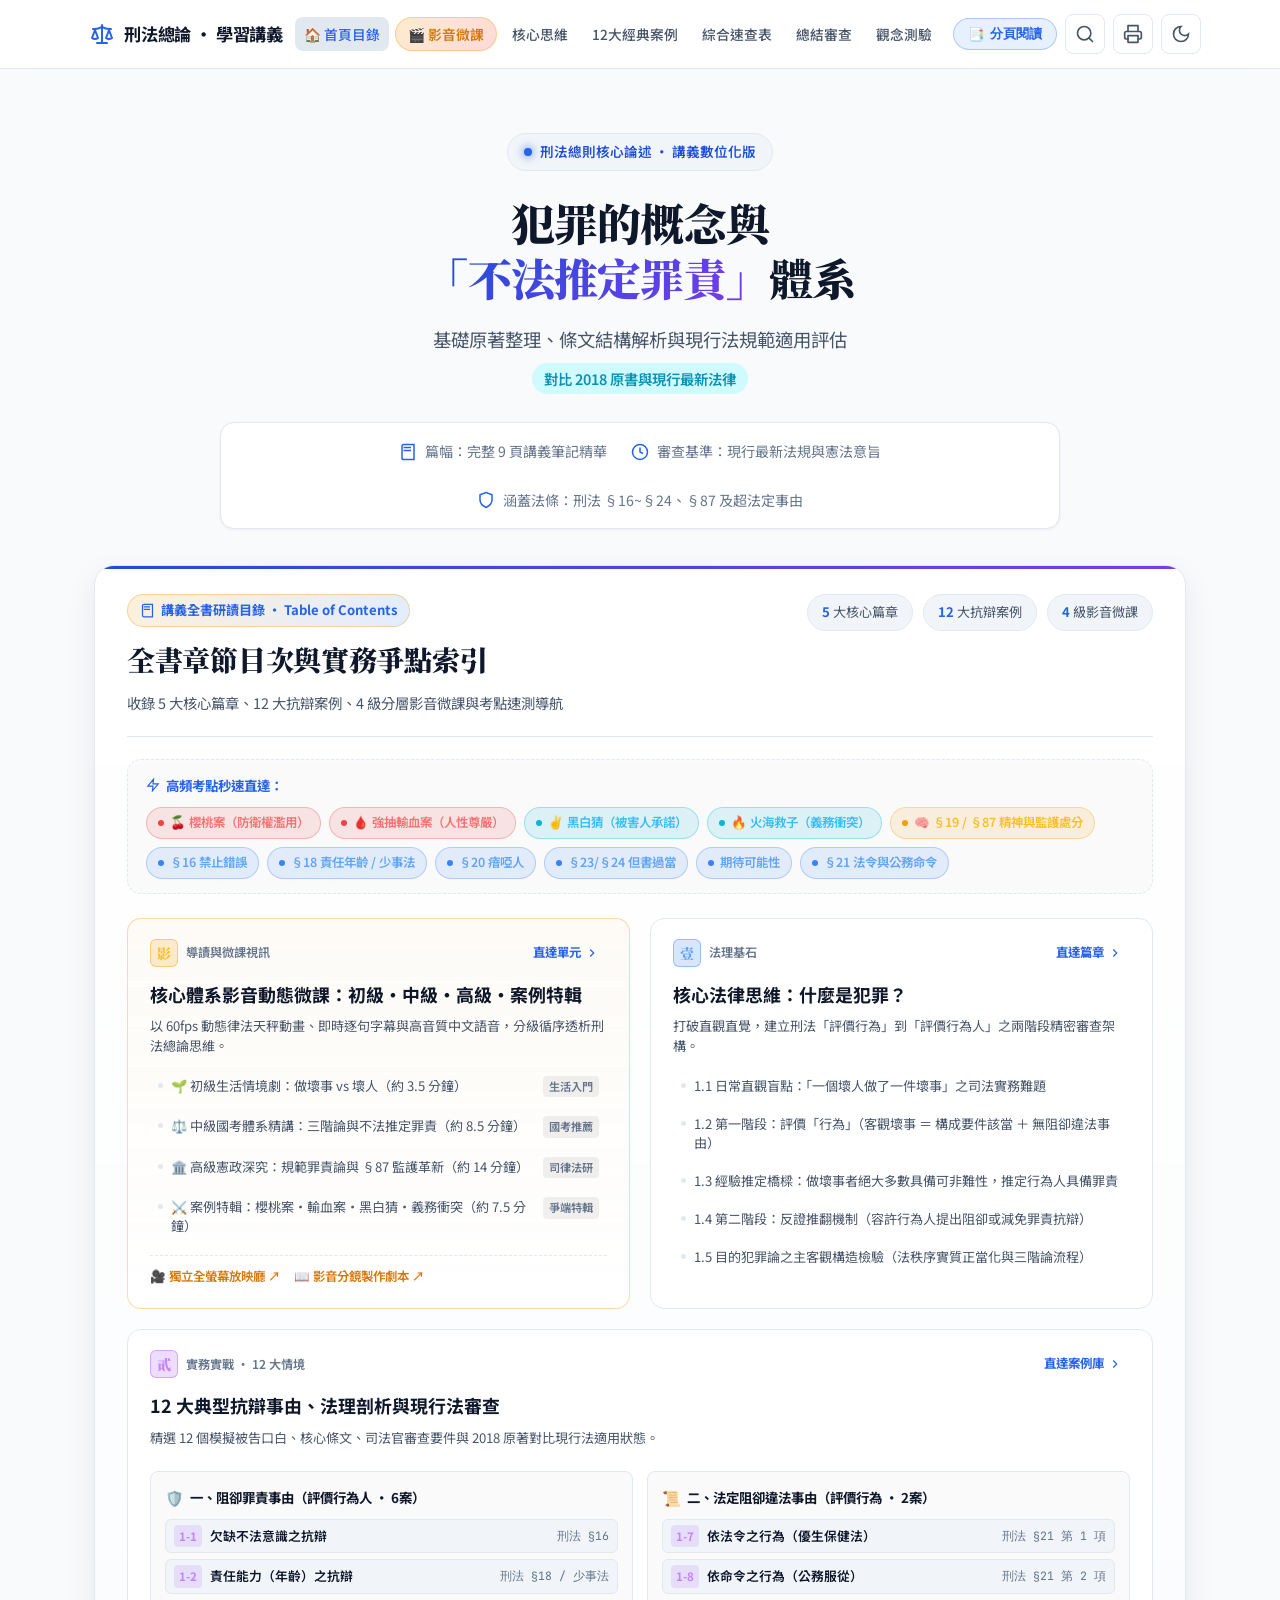
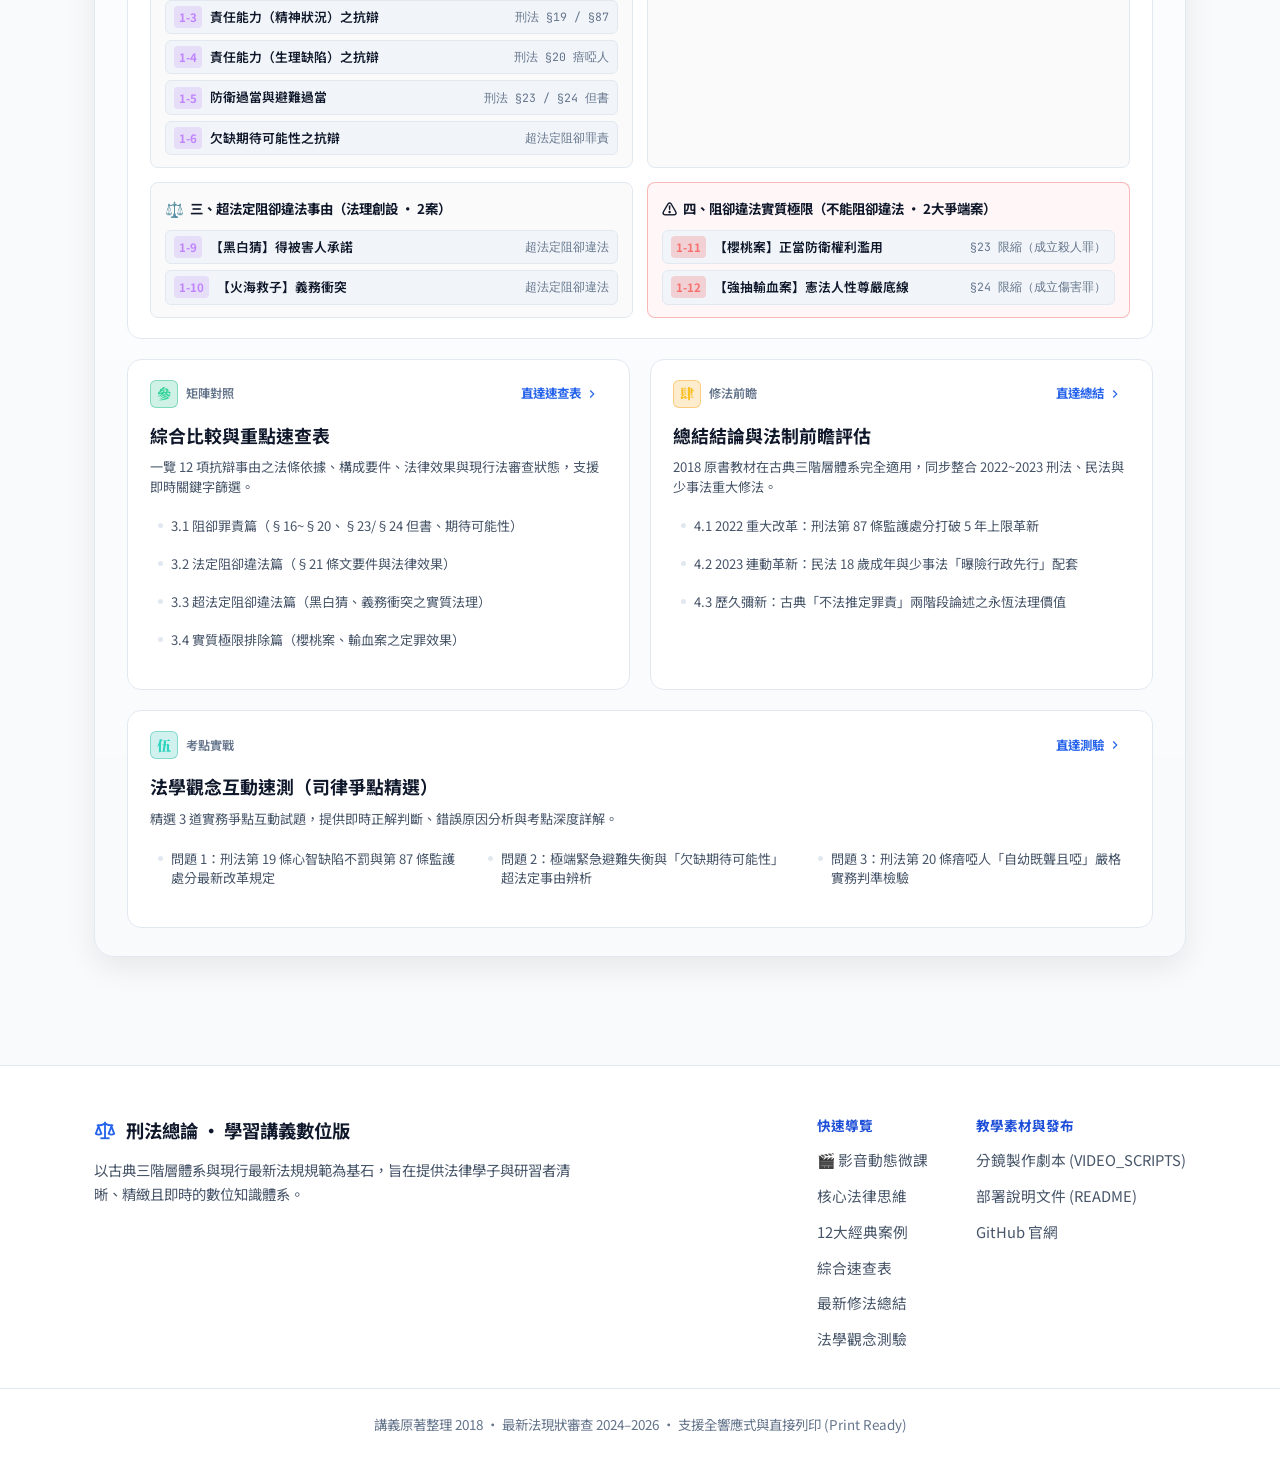
==== commit de255c77: "v0.1.6" ====
--- a/index.html
+++ b/index.html
@@ -13,7 +13,7 @@
   
   <link rel="stylesheet" href="css/style.css">
 </head>
-<body>
+<body class="view-mode-toc">
   <!-- 頂部進度條 -->
   <div id="readingProgress" class="reading-progress"></div>
 
@@ -32,7 +32,7 @@
       </a>
 
       <nav class="nav-links">
-        <a href="#section-hero" class="nav-link active" id="navLinkHome">🏠 首頁</a>
+        <a href="#section-hero" class="nav-link active" id="navLinkHome">🏠 首頁目錄</a>
         <a href="#section-video" class="nav-link nav-link-highlight">🎬 影音微課</a>
         <a href="#section-core" class="nav-link">核心思維</a>
         <a href="#section-cases" class="nav-link">12大經典案例</a>
@@ -42,6 +42,12 @@
       </nav>
 
       <div class="nav-actions">
+        <!-- 閱讀模式切換按鈕 (分頁閱讀 / 全文連續) -->
+        <button id="viewModeToggleBtn" class="btn-text-pill" title="切換模式：章節分頁閱讀（預設）／全文連續瀏覽" aria-label="切換閱讀模式">
+          <span class="mode-icon">📑</span>
+          <span class="mode-text">分頁閱讀</span>
+        </button>
+
         <!-- 搜尋觸發按鈕 -->
         <button id="searchTriggerBtn" class="btn-icon" title="搜尋抗辯事由" aria-label="搜尋">
           <svg viewBox="0 0 24 24" fill="none" stroke="currentColor" stroke-width="2" stroke-linecap="round" stroke-linejoin="round">
@@ -93,7 +99,14 @@
             <span class="drawer-link-icon">🏠</span>
             <span class="drawer-link-text">
               <strong>講義首頁</strong>
-              <small>體系總覽・學習地圖與導讀傳送門</small>
+              <small>體系總覽・學習地圖與封面</small>
+            </span>
+          </a>
+          <a href="#cover-toc" class="mobile-drawer-link">
+            <span class="drawer-link-icon">📑</span>
+            <span class="drawer-link-text">
+              <strong>講義全書研讀目錄</strong>
+              <small>5 大核心篇章・12 大案例索引</small>
             </span>
           </a>
           <a href="#section-video" class="mobile-drawer-link">
@@ -178,93 +191,448 @@
         </div>
       </div>
 
-      <!-- 醒目影片播放快捷入口卡片 -->
-      <div class="hero-video-cta-card">
-        <div class="cta-card-left">
-          <div class="cta-video-thumb">
-            <div class="thumb-play-icon">▶</div>
-            <span class="thumb-badge">4大版本</span>
-          </div>
-          <div class="cta-info">
-            <span class="cta-tag">🎬 影音講解微課已就緒</span>
-            <h3 class="cta-title">點擊立即觀看「不法推定罪責」分級講解影片</h3>
-            <p class="cta-desc">提供 🌱 初級生活情境劇（3分半）｜ ⚖️ 中級國考體系（8分半）｜ 🏛️ 高級憲政深究（14分鐘）｜ ⚔️ 案例特輯</p>
-          </div>
-        </div>
-        <div class="cta-card-right">
-          <a href="#section-video" class="btn-hero-watch" id="heroWatchVideoBtn">
-            <span>▶ 立即播放影片</span>
-          </a>
-          <a href="video.html" class="btn-hero-theater" target="_blank" title="在新分頁開啟全螢幕獨立放映廳">
-            <span>獨立放映廳 ↗</span>
-          </a>
-        </div>
-      </div>
-
-      <!-- 首頁快捷學習導讀傳送門 (Home Quick Learning Portal) -->
-      <div class="home-portal-section">
-        <div class="portal-header">
-          <span class="portal-header-title">🧭 首頁導讀 • 4 大核心學習傳送門</span>
-          <span class="portal-header-tag">點擊卡片直達章節</span>
-        </div>
-        <div class="home-portal-grid">
-          <a href="#section-video" class="portal-card" title="跳轉至影音動態微課">
-            <div class="portal-card-top">
-              <span class="portal-card-icon amber">🎬</span>
-              <span class="portal-card-badge">4大版本</span>
-            </div>
-            <h4 class="portal-card-title">影音動態微課</h4>
-            <p class="portal-card-desc">初級生活劇、中級國考體系、高級憲判與案例特輯全分鏡放映</p>
-            <div class="portal-card-action">
-              <span>立即收看</span>
-              <svg viewBox="0 0 24 24" fill="none" stroke="currentColor" stroke-width="2"><path d="m9 18 6-6-6-6"/></svg>
-            </div>
-          </a>
-
-          <a href="#section-core" class="portal-card" title="跳轉至核心法律思維">
-            <div class="portal-card-top">
-              <span class="portal-card-icon blue">⚖️</span>
-              <span class="portal-card-badge">體系關鍵</span>
-            </div>
-            <h4 class="portal-card-title">核心法律思維</h4>
-            <p class="portal-card-desc">目的犯罪論主客觀構造、法秩序實質正當化與三階論流程</p>
-            <div class="portal-card-action">
-              <span>深入研讀</span>
-              <svg viewBox="0 0 24 24" fill="none" stroke="currentColor" stroke-width="2"><path d="m9 18 6-6-6-6"/></svg>
-            </div>
-          </a>
-
-          <a href="#section-cases" class="portal-card" title="跳轉至12大經典案例庫">
-            <div class="portal-card-top">
-              <span class="portal-card-icon purple">📚</span>
-              <span class="portal-card-badge">12大情境</span>
-            </div>
-            <h4 class="portal-card-title">12大經典案例庫</h4>
-            <p class="portal-card-desc">櫻桃案（權利濫用）、強抽輸血案（人性尊嚴）、黑白猜等</p>
-            <div class="portal-card-action">
-              <span>查閱案例</span>
-              <svg viewBox="0 0 24 24" fill="none" stroke="currentColor" stroke-width="2"><path d="m9 18 6-6-6-6"/></svg>
-            </div>
-          </a>
-
-          <a href="#section-quiz" class="portal-card" title="跳轉至法學觀念測驗">
-            <div class="portal-card-top">
-              <span class="portal-card-icon green">💡</span>
-              <span class="portal-card-badge">實戰速測</span>
-            </div>
-            <h4 class="portal-card-title">實戰觀念測驗</h4>
-            <p class="portal-card-desc">精選司法官與律師國考爭點題目，即時答題與詳解即時反饋</p>
-            <div class="portal-card-action">
-              <span>開始測驗</span>
-              <svg viewBox="0 0 24 24" fill="none" stroke="currentColor" stroke-width="2"><path d="m9 18 6-6-6-6"/></svg>
-            </div>
-          </a>
+      <!-- 講義全書研讀目錄 (Cover Table of Contents) -->
+      <div class="cover-toc-card" id="cover-toc">
+        <div class="toc-header">
+          <div class="toc-title-group">
+            <span class="toc-badge">
+              <svg viewBox="0 0 24 24" fill="none" stroke="currentColor" stroke-width="2"><path d="M4 19.5v-15A2.5 2.5 0 0 1 6.5 2H20v20H6.5a2.5 2.5 0 0 1-2.5-2.5Z"/><path d="M6 6h10M6 10h10"/></svg>
+              講義全書研讀目錄 • Table of Contents
+            </span>
+            <h2 class="toc-main-title">全書章節目次與實務爭點索引</h2>
+            <p class="toc-subtitle">收錄 5 大核心篇章、12 大抗辯案例、4 級分層影音微課與考點速測導航</p>
+          </div>
+          <div class="toc-stats-badges">
+            <span class="toc-stat-pill"><strong id="tocChapterCount">5</strong> 大核心篇章</span>
+            <span class="toc-stat-pill"><strong id="tocCaseCount">12</strong> 大抗辯案例</span>
+            <span class="toc-stat-pill"><strong>4</strong> 級影音微課</span>
+          </div>
+        </div>
+
+        <!-- 爭點秒速傳送門 (Hot Topics Quick Jump Chips) -->
+        <div class="toc-quick-jump">
+          <div class="quick-jump-label">
+            <svg viewBox="0 0 24 24" fill="none" stroke="currentColor" stroke-width="2"><polygon points="13 2 3 14 12 14 11 22 21 10 12 10 13 2"/></svg>
+            <span>高頻考點秒速直達：</span>
+          </div>
+          <div class="quick-jump-chips">
+            <a href="#case-11" class="toc-chip chip-red" title="跳轉至 案例 1-11 櫻桃案">
+              <span class="chip-dot"></span> 🍒 櫻桃案（防衛權濫用）
+            </a>
+            <a href="#case-12" class="toc-chip chip-red" title="跳轉至 案例 1-12 強抽輸血案">
+              <span class="chip-dot"></span> 🩸 強抽輸血案（人性尊嚴）
+            </a>
+            <a href="#case-9" class="toc-chip chip-cyan" title="跳轉至 案例 1-9 黑白猜打巴掌案">
+              <span class="chip-dot"></span> ✌️ 黑白猜（被害人承諾）
+            </a>
+            <a href="#case-10" class="toc-chip chip-cyan" title="跳轉至 案例 1-10 火海救子案">
+              <span class="chip-dot"></span> 🔥 火海救子（義務衝突）
+            </a>
+            <a href="#case-3" class="toc-chip chip-amber" title="跳轉至 案例 1-3 精神障礙與§87改革">
+              <span class="chip-dot"></span> 🧠 §19 / §87 精神與監護處分
+            </a>
+            <a href="#case-1" class="toc-chip chip-blue" title="跳轉至 案例 1-1 欠缺不法意識">
+              <span class="chip-dot"></span> §16 禁止錯誤
+            </a>
+            <a href="#case-2" class="toc-chip chip-blue" title="跳轉至 案例 1-2 責任年齡與少事法">
+              <span class="chip-dot"></span> §18 責任年齡 / 少事法
+            </a>
+            <a href="#case-4" class="toc-chip chip-blue" title="跳轉至 案例 1-4 瘖啞人生理缺陷">
+              <span class="chip-dot"></span> §20 瘖啞人
+            </a>
+            <a href="#case-5" class="toc-chip chip-blue" title="跳轉至 案例 1-5 防衛避難過當">
+              <span class="chip-dot"></span> §23/§24 但書過當
+            </a>
+            <a href="#case-6" class="toc-chip chip-blue" title="跳轉至 案例 1-6 欠缺期待可能性">
+              <span class="chip-dot"></span> 期待可能性
+            </a>
+            <a href="#case-7" class="toc-chip chip-blue" title="跳轉至 案例 1-7 依法令行為">
+              <span class="chip-dot"></span> §21 法令與公務命令
+            </a>
+          </div>
+        </div>
+
+        <!-- 目錄結構網格 (TOC Multi-Column Grid) -->
+        <div class="toc-grid">
+          
+          <!-- 導讀單元：影音微課 -->
+          <div class="toc-chapter-box highlight-border">
+            <div class="toc-chap-header">
+              <div class="chap-badge-wrap">
+                <span class="chap-num-badge amber">影</span>
+                <span class="chap-scope-tag">導讀與微課視訊</span>
+              </div>
+              <a href="#section-video" class="chap-jump-link" title="前往影音微課單元">
+                直達單元 <svg viewBox="0 0 24 24" fill="none" stroke="currentColor" stroke-width="2"><path d="m9 18 6-6-6-6"/></svg>
+              </a>
+            </div>
+            <h3 class="toc-chap-title">
+              <a href="#section-video">核心體系影音動態微課：初級・中級・高級・案例特輯</a>
+            </h3>
+            <p class="toc-chap-summary">
+              以 60fps 動態律法天秤動畫、即時逐句字幕與高音質中文語音，分級循序透析刑法總論思維。
+            </p>
+            <ul class="toc-sub-list">
+              <li>
+                <a href="#section-video" class="toc-sub-item">
+                  <span class="toc-item-dot"></span>
+                  <span class="toc-item-title">🌱 初級生活情境劇：做壞事 vs 壞人（約 3.5 分鐘）</span>
+                  <span class="toc-item-tag">生活入門</span>
+                </a>
+              </li>
+              <li>
+                <a href="#section-video" class="toc-sub-item">
+                  <span class="toc-item-dot"></span>
+                  <span class="toc-item-title">⚖️ 中級國考體系精講：三階論與不法推定罪責（約 8.5 分鐘）</span>
+                  <span class="toc-item-tag">國考推薦</span>
+                </a>
+              </li>
+              <li>
+                <a href="#section-video" class="toc-sub-item">
+                  <span class="toc-item-dot"></span>
+                  <span class="toc-item-title">🏛️ 高級憲政深究：規範罪責論與 §87 監護革新（約 14 分鐘）</span>
+                  <span class="toc-item-tag">司律法研</span>
+                </a>
+              </li>
+              <li>
+                <a href="#section-video" class="toc-sub-item">
+                  <span class="toc-item-dot"></span>
+                  <span class="toc-item-title">⚔️ 案例特輯：櫻桃案・輸血案・黑白猜・義務衝突（約 7.5 分鐘）</span>
+                  <span class="toc-item-tag">爭端特輯</span>
+                </a>
+              </li>
+            </ul>
+            <div class="toc-chap-footer">
+              <a href="video.html" target="_blank" class="toc-chap-ext-link">
+                <span>🎥 獨立全螢幕放映廳 ↗</span>
+              </a>
+              <a href="VIDEO_SCRIPTS.md" target="_blank" class="toc-chap-ext-link">
+                <span>📖 影音分鏡製作劇本 ↗</span>
+              </a>
+            </div>
+          </div>
+
+          <!-- 第一篇：核心法律思維 -->
+          <div class="toc-chapter-box">
+            <div class="toc-chap-header">
+              <div class="chap-badge-wrap">
+                <span class="chap-num-badge blue">壹</span>
+                <span class="chap-scope-tag">法理基石</span>
+              </div>
+              <a href="#section-core" class="chap-jump-link" title="前往核心法律思維">
+                直達篇章 <svg viewBox="0 0 24 24" fill="none" stroke="currentColor" stroke-width="2"><path d="m9 18 6-6-6-6"/></svg>
+              </a>
+            </div>
+            <h3 class="toc-chap-title">
+              <a href="#section-core">核心法律思維：什麼是犯罪？</a>
+            </h3>
+            <p class="toc-chap-summary">
+              打破直觀直覺，建立刑法「評價行為」到「評價行為人」之兩階段精密審查架構。
+            </p>
+            <ul class="toc-sub-list">
+              <li>
+                <a href="#section-core" class="toc-sub-item">
+                  <span class="toc-item-dot"></span>
+                  <span class="toc-item-title">1.1 日常直觀盲點：「一個壞人做了一件壞事」之司法實務難題</span>
+                </a>
+              </li>
+              <li>
+                <a href="#flowStep1" class="toc-sub-item">
+                  <span class="toc-item-dot"></span>
+                  <span class="toc-item-title">1.2 第一階段：評價「行為」（客觀壞事 ＝ 構成要件該當 ＋ 無阻卻違法事由）</span>
+                </a>
+              </li>
+              <li>
+                <a href="#flowStep2" class="toc-sub-item">
+                  <span class="toc-item-dot"></span>
+                  <span class="toc-item-title">1.3 經驗推定橋樑：做壞事者絕大多數具備可非難性，推定行為人具備罪責</span>
+                </a>
+              </li>
+              <li>
+                <a href="#rebuttalBox" class="toc-sub-item">
+                  <span class="toc-item-dot"></span>
+                  <span class="toc-item-title">1.4 第二階段：反證推翻機制（容許行為人提出阻卻或減免罪責抗辯）</span>
+                </a>
+              </li>
+              <li>
+                <a href="#section-core" class="toc-sub-item">
+                  <span class="toc-item-dot"></span>
+                  <span class="toc-item-title">1.5 目的犯罪論之主客觀構造檢驗（法秩序實質正當化與三階論流程）</span>
+                </a>
+              </li>
+            </ul>
+          </div>
+
+          <!-- 第二篇：12大經典案例庫 (橫跨寬欄) -->
+          <div class="toc-chapter-box toc-chapter-wide">
+            <div class="toc-chap-header">
+              <div class="chap-badge-wrap">
+                <span class="chap-num-badge purple">貳</span>
+                <span class="chap-scope-tag">實務實戰 • 12 大情境</span>
+              </div>
+              <a href="#section-cases" class="chap-jump-link" title="前往12大經典案例庫">
+                直達案例庫 <svg viewBox="0 0 24 24" fill="none" stroke="currentColor" stroke-width="2"><path d="m9 18 6-6-6-6"/></svg>
+              </a>
+            </div>
+            <h3 class="toc-chap-title">
+              <a href="#section-cases">12 大典型抗辯事由、法理剖析與現行法審查</a>
+            </h3>
+            <p class="toc-chap-summary">
+              精選 12 個模擬被告口白、核心條文、司法官審查要件與 2018 原著對比現行法適用狀態。
+            </p>
+
+            <!-- 案例四大子分類 -->
+            <div class="toc-cases-subgroups">
+              <!-- 子分類 1: 阻卻罪責 -->
+              <div class="cases-subgroup">
+                <div class="subgroup-title">
+                  <span class="group-icon">🛡️</span>
+                  <span>一、阻卻罪責事由（評價行為人 • 6案）</span>
+                </div>
+                <div class="subgroup-cases-grid">
+                  <a href="#case-1" class="toc-case-link" title="案例 1-1 欠缺不法意識">
+                    <span class="case-idx">1-1</span>
+                    <span class="case-name">欠缺不法意識之抗辯</span>
+                    <span class="case-law">刑法 §16</span>
+                  </a>
+                  <a href="#case-2" class="toc-case-link" title="案例 1-2 責任能力(年齡)">
+                    <span class="case-idx">1-2</span>
+                    <span class="case-name">責任能力（年齡）之抗辯</span>
+                    <span class="case-law">刑法 §18 / 少事法</span>
+                  </a>
+                  <a href="#case-3" class="toc-case-link" title="案例 1-3 責任能力(精神狀況)">
+                    <span class="case-idx">1-3</span>
+                    <span class="case-name">責任能力（精神狀況）之抗辯</span>
+                    <span class="case-law">刑法 §19 / §87</span>
+                  </a>
+                  <a href="#case-4" class="toc-case-link" title="案例 1-4 責任能力(生理缺陷)">
+                    <span class="case-idx">1-4</span>
+                    <span class="case-name">責任能力（生理缺陷）之抗辯</span>
+                    <span class="case-law">刑法 §20 瘖啞人</span>
+                  </a>
+                  <a href="#case-5" class="toc-case-link" title="案例 1-5 防衛避難過當">
+                    <span class="case-idx">1-5</span>
+                    <span class="case-name">防衛過當與避難過當</span>
+                    <span class="case-law">刑法 §23 / §24 但書</span>
+                  </a>
+                  <a href="#case-6" class="toc-case-link" title="案例 1-6 欠缺期待可能性">
+                    <span class="case-idx">1-6</span>
+                    <span class="case-name">欠缺期待可能性之抗辯</span>
+                    <span class="case-law">超法定阻卻罪責</span>
+                  </a>
+                </div>
+              </div>
+
+              <!-- 子分類 2: 法定阻卻違法 -->
+              <div class="cases-subgroup">
+                <div class="subgroup-title">
+                  <span class="group-icon">📜</span>
+                  <span>二、法定阻卻違法事由（評價行為 • 2案）</span>
+                </div>
+                <div class="subgroup-cases-grid">
+                  <a href="#case-7" class="toc-case-link" title="案例 1-7 依法令之行為">
+                    <span class="case-idx">1-7</span>
+                    <span class="case-name">依法令之行為（優生保健法）</span>
+                    <span class="case-law">刑法 §21 第 1 項</span>
+                  </a>
+                  <a href="#case-8" class="toc-case-link" title="案例 1-8 依命令之行為">
+                    <span class="case-idx">1-8</span>
+                    <span class="case-name">依命令之行為（公務服從）</span>
+                    <span class="case-law">刑法 §21 第 2 項</span>
+                  </a>
+                </div>
+              </div>
+
+              <!-- 子分類 3: 超法定阻卻違法 -->
+              <div class="cases-subgroup">
+                <div class="subgroup-title">
+                  <span class="group-icon">⚖️</span>
+                  <span>三、超法定阻卻違法事由（法理創設 • 2案）</span>
+                </div>
+                <div class="subgroup-cases-grid">
+                  <a href="#case-9" class="toc-case-link" title="案例 1-9 【黑白猜打巴掌案】">
+                    <span class="case-idx">1-9</span>
+                    <span class="case-name">【黑白猜】得被害人承諾</span>
+                    <span class="case-law">超法定阻卻違法</span>
+                  </a>
+                  <a href="#case-10" class="toc-case-link" title="案例 1-10 【火海救子案】">
+                    <span class="case-idx">1-10</span>
+                    <span class="case-name">【火海救子】義務衝突</span>
+                    <span class="case-law">超法定阻卻違法</span>
+                  </a>
+                </div>
+              </div>
+
+              <!-- 子分類 4: 實質極限排除 -->
+              <div class="cases-subgroup highlight-group">
+                <div class="subgroup-title">
+                  <span class="group-icon">⚠️</span>
+                  <span>四、阻卻違法實質極限（不能阻卻違法 • 2大爭端案）</span>
+                </div>
+                <div class="subgroup-cases-grid">
+                  <a href="#case-11" class="toc-case-link alert-link" title="案例 1-11 【櫻桃案】權利濫用">
+                    <span class="case-idx alert">1-11</span>
+                    <span class="case-name">【櫻桃案】正當防衛權利濫用</span>
+                    <span class="case-law">§23 限縮（成立殺人罪）</span>
+                  </a>
+                  <a href="#case-12" class="toc-case-link alert-link" title="案例 1-12 【強抽輸血案】人性尊嚴">
+                    <span class="case-idx alert">1-12</span>
+                    <span class="case-name">【強抽輸血案】憲法人性尊嚴底線</span>
+                    <span class="case-law">§24 限縮（成立傷害罪）</span>
+                  </a>
+                </div>
+              </div>
+            </div>
+          </div>
+
+          <!-- 第三篇：綜合重點速查表 -->
+          <div class="toc-chapter-box">
+            <div class="toc-chap-header">
+              <div class="chap-badge-wrap">
+                <span class="chap-num-badge green">參</span>
+                <span class="chap-scope-tag">矩陣對照</span>
+              </div>
+              <a href="#section-table" class="chap-jump-link" title="前往綜合重點速查表">
+                直達速查表 <svg viewBox="0 0 24 24" fill="none" stroke="currentColor" stroke-width="2"><path d="m9 18 6-6-6-6"/></svg>
+              </a>
+            </div>
+            <h3 class="toc-chap-title">
+              <a href="#section-table">綜合比較與重點速查表</a>
+            </h3>
+            <p class="toc-chap-summary">
+              一覽 12 項抗辯事由之法條依據、構成要件、法律效果與現行法審查狀態，支援即時關鍵字篩選。
+            </p>
+            <ul class="toc-sub-list">
+              <li>
+                <a href="#section-table" class="toc-sub-item">
+                  <span class="toc-item-dot"></span>
+                  <span class="toc-item-title">3.1 阻卻罪責篇（§16~§20、§23/§24 但書、期待可能性）</span>
+                </a>
+              </li>
+              <li>
+                <a href="#section-table" class="toc-sub-item">
+                  <span class="toc-item-dot"></span>
+                  <span class="toc-item-title">3.2 法定阻卻違法篇（§21 條文要件與法律效果）</span>
+                </a>
+              </li>
+              <li>
+                <a href="#section-table" class="toc-sub-item">
+                  <span class="toc-item-dot"></span>
+                  <span class="toc-item-title">3.3 超法定阻卻違法篇（黑白猜、義務衝突之實質法理）</span>
+                </a>
+              </li>
+              <li>
+                <a href="#section-table" class="toc-sub-item">
+                  <span class="toc-item-dot"></span>
+                  <span class="toc-item-title">3.4 實質極限排除篇（櫻桃案、輸血案之定罪效果）</span>
+                </a>
+              </li>
+            </ul>
+          </div>
+
+          <!-- 第四篇：總結結論與法制前瞻 -->
+          <div class="toc-chapter-box">
+            <div class="toc-chap-header">
+              <div class="chap-badge-wrap">
+                <span class="chap-num-badge amber">肆</span>
+                <span class="chap-scope-tag">修法前瞻</span>
+              </div>
+              <a href="#section-summary" class="chap-jump-link" title="前往總結結論">
+                直達總結 <svg viewBox="0 0 24 24" fill="none" stroke="currentColor" stroke-width="2"><path d="m9 18 6-6-6-6"/></svg>
+              </a>
+            </div>
+            <h3 class="toc-chap-title">
+              <a href="#section-summary">總結結論與法制前瞻評估</a>
+            </h3>
+            <p class="toc-chap-summary">
+              2018 原書教材在古典三階層體系完全適用，同步整合 2022~2023 刑法、民法與少事法重大修法。
+            </p>
+            <ul class="toc-sub-list">
+              <li>
+                <a href="#section-summary" class="toc-sub-item">
+                  <span class="toc-item-dot"></span>
+                  <span class="toc-item-title">4.1 2022 重大改革：刑法第 87 條監護處分打破 5 年上限革新</span>
+                </a>
+              </li>
+              <li>
+                <a href="#section-summary" class="toc-sub-item">
+                  <span class="toc-item-dot"></span>
+                  <span class="toc-item-title">4.2 2023 連動革新：民法 18 歲成年與少事法「曝險行政先行」配套</span>
+                </a>
+              </li>
+              <li>
+                <a href="#section-summary" class="toc-sub-item">
+                  <span class="toc-item-dot"></span>
+                  <span class="toc-item-title">4.3 歷久彌新：古典「不法推定罪責」兩階段論述之永恆法理價值</span>
+                </a>
+              </li>
+            </ul>
+          </div>
+
+          <!-- 第五篇：法學觀念互動速測 -->
+          <div class="toc-chapter-box toc-chapter-wide">
+            <div class="toc-chap-header">
+              <div class="chap-badge-wrap">
+                <span class="chap-num-badge teal">伍</span>
+                <span class="chap-scope-tag">考點實戰</span>
+              </div>
+              <a href="#section-quiz" class="chap-jump-link" title="前往法學觀念測驗">
+                直達測驗 <svg viewBox="0 0 24 24" fill="none" stroke="currentColor" stroke-width="2"><path d="m9 18 6-6-6-6"/></svg>
+              </a>
+            </div>
+            <h3 class="toc-chap-title">
+              <a href="#section-quiz">法學觀念互動速測（司律爭點精選）</a>
+            </h3>
+            <p class="toc-chap-summary">
+              精選 3 道實務爭點互動試題，提供即時正解判斷、錯誤原因分析與考點深度詳解。
+            </p>
+            <ul class="toc-sub-list toc-sub-list-grid">
+              <li>
+                <a href="#section-quiz" class="toc-sub-item">
+                  <span class="toc-item-dot"></span>
+                  <span class="toc-item-title">問題 1：刑法第 19 條心智缺陷不罰與第 87 條監護處分最新改革規定</span>
+                </a>
+              </li>
+              <li>
+                <a href="#section-quiz" class="toc-sub-item">
+                  <span class="toc-item-dot"></span>
+                  <span class="toc-item-title">問題 2：極端緊急避難失衡與「欠缺期待可能性」超法定事由辨析</span>
+                </a>
+              </li>
+              <li>
+                <a href="#section-quiz" class="toc-sub-item">
+                  <span class="toc-item-dot"></span>
+                  <span class="toc-item-title">問題 3：刑法第 20 條瘖啞人「自幼既聾且啞」嚴格實務判準檢驗</span>
+                </a>
+              </li>
+            </ul>
+          </div>
+
         </div>
       </div>
     </section>
 
     <!-- 影音講解微課：互動動態播放器（初級／中級／高級） -->
     <section id="section-video" class="content-section video-section">
+      <!-- 章節頂部導航條 -->
+      <div class="chapter-nav-header">
+        <a href="#section-hero" class="btn-back-to-toc" title="返回講義首頁基本目錄">
+          <svg viewBox="0 0 24 24" fill="none" stroke="currentColor" stroke-width="2"><path d="m15 18-6-6 6-6"/></svg>
+          <span>← 返回全書目錄</span>
+        </a>
+        <div class="chapter-nav-info">
+          <span class="chapter-current-tag">📖 當前章節：導讀 • 影音動態微課</span>
+        </div>
+        <div class="chapter-nav-pagination">
+          <button class="btn-chap-nav prev-chap disabled" title="已是第一章" disabled>
+            <svg viewBox="0 0 24 24" fill="none" stroke="currentColor" stroke-width="2"><path d="m15 18-6-6 6-6"/></svg> 上一章
+          </button>
+          <a href="#section-core" class="btn-chap-nav next-chap" title="前往第一篇：核心法律思維">
+            下一章 <svg viewBox="0 0 24 24" fill="none" stroke="currentColor" stroke-width="2"><path d="m9 18 6-6-6-6"/></svg>
+          </a>
+        </div>
+      </div>
+
       <div class="section-header">
         <div class="section-number">影</div>
         <div>
@@ -441,10 +809,41 @@
           </div>
         </aside>
       </div>
+
+      <!-- 章節底部導航條 -->
+      <div class="chapter-nav-footer">
+        <a href="#section-hero" class="btn-back-to-toc secondary">
+          <svg viewBox="0 0 24 24" fill="none" stroke="currentColor" stroke-width="2"><path d="m15 18-6-6 6-6"/></svg>
+          <span>← 返回全書目錄</span>
+        </a>
+        <a href="#section-core" class="btn-chap-nav next-chap-primary">
+          <span>前進第一篇：核心法律思維</span>
+          <svg viewBox="0 0 24 24" fill="none" stroke="currentColor" stroke-width="2"><path d="m9 18 6-6-6-6"/></svg>
+        </a>
+      </div>
     </section>
 
     <!-- 壹、核心法律思維 -->
     <section id="section-core" class="content-section">
+      <!-- 章節頂部導航條 -->
+      <div class="chapter-nav-header">
+        <a href="#section-hero" class="btn-back-to-toc" title="返回講義首頁基本目錄">
+          <svg viewBox="0 0 24 24" fill="none" stroke="currentColor" stroke-width="2"><path d="m15 18-6-6 6-6"/></svg>
+          <span>← 返回全書目錄</span>
+        </a>
+        <div class="chapter-nav-info">
+          <span class="chapter-current-tag">📖 當前章節：第一篇 • 核心法律思維</span>
+        </div>
+        <div class="chapter-nav-pagination">
+          <a href="#section-video" class="btn-chap-nav prev-chap" title="回到導讀：影音動態微課">
+            <svg viewBox="0 0 24 24" fill="none" stroke="currentColor" stroke-width="2"><path d="m15 18-6-6 6-6"/></svg> 上一章
+          </a>
+          <a href="#section-cases" class="btn-chap-nav next-chap" title="前往第二篇：12大經典案例庫">
+            下一章 <svg viewBox="0 0 24 24" fill="none" stroke="currentColor" stroke-width="2"><path d="m9 18 6-6-6-6"/></svg>
+          </a>
+        </div>
+      </div>
+
       <div class="section-header">
         <div class="section-number">壹</div>
         <div>
@@ -582,10 +981,41 @@
           </div>
         </div>
       </div>
+
+      <!-- 章節底部導航條 -->
+      <div class="chapter-nav-footer">
+        <a href="#section-hero" class="btn-back-to-toc secondary">
+          <svg viewBox="0 0 24 24" fill="none" stroke="currentColor" stroke-width="2"><path d="m15 18-6-6 6-6"/></svg>
+          <span>← 返回全書目錄</span>
+        </a>
+        <a href="#section-cases" class="btn-chap-nav next-chap-primary">
+          <span>前進第二篇：12大經典案例庫</span>
+          <svg viewBox="0 0 24 24" fill="none" stroke="currentColor" stroke-width="2"><path d="m9 18 6-6-6-6"/></svg>
+        </a>
+      </div>
     </section>
 
     <!-- 貳、案例解析與抗辯事由 -->
     <section id="section-cases" class="content-section">
+      <!-- 章節頂部導航條 -->
+      <div class="chapter-nav-header">
+        <a href="#section-hero" class="btn-back-to-toc" title="返回講義首頁基本目錄">
+          <svg viewBox="0 0 24 24" fill="none" stroke="currentColor" stroke-width="2"><path d="m15 18-6-6 6-6"/></svg>
+          <span>← 返回全書目錄</span>
+        </a>
+        <div class="chapter-nav-info">
+          <span class="chapter-current-tag">📖 當前章節：第二篇 • 12大經典案例庫</span>
+        </div>
+        <div class="chapter-nav-pagination">
+          <a href="#section-core" class="btn-chap-nav prev-chap" title="回到第一篇：核心法律思維">
+            <svg viewBox="0 0 24 24" fill="none" stroke="currentColor" stroke-width="2"><path d="m15 18-6-6 6-6"/></svg> 上一章
+          </a>
+          <a href="#section-table" class="btn-chap-nav next-chap" title="前往第三篇：綜合重點速查表">
+            下一章 <svg viewBox="0 0 24 24" fill="none" stroke="currentColor" stroke-width="2"><path d="m9 18 6-6-6-6"/></svg>
+          </a>
+        </div>
+      </div>
+
       <div class="section-header">
         <div class="section-number">貳</div>
         <div>
@@ -1157,10 +1587,41 @@
         </article>
 
       </div>
+
+      <!-- 章節底部導航條 -->
+      <div class="chapter-nav-footer">
+        <a href="#section-hero" class="btn-back-to-toc secondary">
+          <svg viewBox="0 0 24 24" fill="none" stroke="currentColor" stroke-width="2"><path d="m15 18-6-6 6-6"/></svg>
+          <span>← 返回全書目錄</span>
+        </a>
+        <a href="#section-table" class="btn-chap-nav next-chap-primary">
+          <span>前進第三篇：綜合重點速查表</span>
+          <svg viewBox="0 0 24 24" fill="none" stroke="currentColor" stroke-width="2"><path d="m9 18 6-6-6-6"/></svg>
+        </a>
+      </div>
     </section>
 
     <!-- 參、綜合比較與重點速查表 -->
     <section id="section-table" class="content-section">
+      <!-- 章節頂部導航條 -->
+      <div class="chapter-nav-header">
+        <a href="#section-hero" class="btn-back-to-toc" title="返回講義首頁基本目錄">
+          <svg viewBox="0 0 24 24" fill="none" stroke="currentColor" stroke-width="2"><path d="m15 18-6-6 6-6"/></svg>
+          <span>← 返回全書目錄</span>
+        </a>
+        <div class="chapter-nav-info">
+          <span class="chapter-current-tag">📖 當前章節：第三篇 • 綜合重點速查表</span>
+        </div>
+        <div class="chapter-nav-pagination">
+          <a href="#section-cases" class="btn-chap-nav prev-chap" title="回到第二篇：12大經典案例庫">
+            <svg viewBox="0 0 24 24" fill="none" stroke="currentColor" stroke-width="2"><path d="m15 18-6-6 6-6"/></svg> 上一章
+          </a>
+          <a href="#section-summary" class="btn-chap-nav next-chap" title="前往第四篇：總結結論與法制前瞻">
+            下一章 <svg viewBox="0 0 24 24" fill="none" stroke="currentColor" stroke-width="2"><path d="m9 18 6-6-6-6"/></svg>
+          </a>
+        </div>
+      </div>
+
       <div class="section-header">
         <div class="section-number">參</div>
         <div>
@@ -1268,10 +1729,41 @@
           </table>
         </div>
       </div>
+
+      <!-- 章節底部導航條 -->
+      <div class="chapter-nav-footer">
+        <a href="#section-hero" class="btn-back-to-toc secondary">
+          <svg viewBox="0 0 24 24" fill="none" stroke="currentColor" stroke-width="2"><path d="m15 18-6-6 6-6"/></svg>
+          <span>← 返回全書目錄</span>
+        </a>
+        <a href="#section-summary" class="btn-chap-nav next-chap-primary">
+          <span>前進第四篇：總結結論與法制前瞻</span>
+          <svg viewBox="0 0 24 24" fill="none" stroke="currentColor" stroke-width="2"><path d="m9 18 6-6-6-6"/></svg>
+        </a>
+      </div>
     </section>
 
     <!-- 肆、總結結論 -->
     <section id="section-summary" class="content-section">
+      <!-- 章節頂部導航條 -->
+      <div class="chapter-nav-header">
+        <a href="#section-hero" class="btn-back-to-toc" title="返回講義首頁基本目錄">
+          <svg viewBox="0 0 24 24" fill="none" stroke="currentColor" stroke-width="2"><path d="m15 18-6-6 6-6"/></svg>
+          <span>← 返回全書目錄</span>
+        </a>
+        <div class="chapter-nav-info">
+          <span class="chapter-current-tag">📖 當前章節：第四篇 • 總結結論與法制前瞻</span>
+        </div>
+        <div class="chapter-nav-pagination">
+          <a href="#section-table" class="btn-chap-nav prev-chap" title="回到第三篇：綜合重點速查表">
+            <svg viewBox="0 0 24 24" fill="none" stroke="currentColor" stroke-width="2"><path d="m15 18-6-6 6-6"/></svg> 上一章
+          </a>
+          <a href="#section-quiz" class="btn-chap-nav next-chap" title="前往第五篇：法學觀念互動速測">
+            下一章 <svg viewBox="0 0 24 24" fill="none" stroke="currentColor" stroke-width="2"><path d="m9 18 6-6-6-6"/></svg>
+          </a>
+        </div>
+      </div>
+
       <div class="summary-hero-card">
         <div class="summary-icon-bulb">💡</div>
         <div class="summary-content">
@@ -1298,10 +1790,41 @@
           </div>
         </div>
       </div>
+
+      <!-- 章節底部導航條 -->
+      <div class="chapter-nav-footer">
+        <a href="#section-hero" class="btn-back-to-toc secondary">
+          <svg viewBox="0 0 24 24" fill="none" stroke="currentColor" stroke-width="2"><path d="m15 18-6-6 6-6"/></svg>
+          <span>← 返回全書目錄</span>
+        </a>
+        <a href="#section-quiz" class="btn-chap-nav next-chap-primary">
+          <span>前進第五篇：法學觀念互動速測</span>
+          <svg viewBox="0 0 24 24" fill="none" stroke="currentColor" stroke-width="2"><path d="m9 18 6-6-6-6"/></svg>
+        </a>
+      </div>
     </section>
 
     <!-- 伍、法學觀念互動速測 -->
     <section id="section-quiz" class="content-section">
+      <!-- 章節頂部導航條 -->
+      <div class="chapter-nav-header">
+        <a href="#section-hero" class="btn-back-to-toc" title="返回講義首頁基本目錄">
+          <svg viewBox="0 0 24 24" fill="none" stroke="currentColor" stroke-width="2"><path d="m15 18-6-6 6-6"/></svg>
+          <span>← 返回全書目錄</span>
+        </a>
+        <div class="chapter-nav-info">
+          <span class="chapter-current-tag">📖 當前章節：第五篇 • 法學觀念互動速測</span>
+        </div>
+        <div class="chapter-nav-pagination">
+          <a href="#section-summary" class="btn-chap-nav prev-chap" title="回到第四篇：總結結論與法制前瞻">
+            <svg viewBox="0 0 24 24" fill="none" stroke="currentColor" stroke-width="2"><path d="m15 18-6-6 6-6"/></svg> 上一章
+          </a>
+          <button class="btn-chap-nav next-chap disabled" title="已是最後一章" disabled>
+            末章 <svg viewBox="0 0 24 24" fill="none" stroke="currentColor" stroke-width="2"><path d="m9 18 6-6-6-6"/></svg>
+          </button>
+        </div>
+      </div>
+
       <div class="section-header">
         <div class="section-number">伍</div>
         <div>
@@ -1349,6 +1872,14 @@
           </div>
           <div class="quiz-feedback" style="display:none;"></div>
         </div>
+      </div>
+
+      <!-- 章節底部導航條 -->
+      <div class="chapter-nav-footer">
+        <a href="#section-hero" class="btn-back-to-toc secondary">
+          <svg viewBox="0 0 24 24" fill="none" stroke="currentColor" stroke-width="2"><path d="m15 18-6-6 6-6"/></svg>
+          <span>← 研讀完畢，返回首頁全書目錄</span>
+        </a>
       </div>
     </section>
 
--- a/css/style.css
+++ b/css/style.css
@@ -11,6 +11,7 @@
 
   /* 主題轉場 */
   --transition-smooth: all 0.25s cubic-bezier(0.4, 0, 0.2, 1);
+  --transition-fast: all 0.15s cubic-bezier(0.4, 0, 0.2, 1);
   --radius-sm: 8px;
   --radius-md: 14px;
   --radius-lg: 20px;
@@ -152,7 +153,8 @@
   height: 68px;
   max-width: 1140px;
   margin: 0 auto;
-  padding: 0 24px;
+  padding: 0 20px;
+  gap: 12px;
 }
 
 .brand-logo {
@@ -162,28 +164,34 @@
   text-decoration: none;
   color: var(--text-primary);
   font-weight: 700;
-  font-size: 1.12rem;
+  font-size: 1.08rem;
   letter-spacing: -0.01em;
+  flex-shrink: 0;
+  white-space: nowrap;
 }
 
 .icon-scale {
   width: 24px;
   height: 24px;
   color: var(--accent-primary);
+  flex-shrink: 0;
 }
 
 .nav-links {
   display: flex;
-  gap: 20px;
+  align-items: center;
+  gap: 6px;
+  flex-shrink: 1;
 }
 
 .nav-link {
   text-decoration: none;
   color: var(--text-secondary);
-  font-size: 0.95rem;
+  font-size: 0.86rem;
   font-weight: 500;
-  padding: 6px 12px;
+  padding: 5px 9px;
   border-radius: var(--radius-sm);
+  white-space: nowrap;
   transition: var(--transition-smooth);
 }
 
@@ -197,6 +205,7 @@
   display: flex;
   align-items: center;
   gap: 8px;
+  flex-shrink: 0;
 }
 
 .btn-icon {
@@ -738,6 +747,803 @@
   }
 }
 
+/* --- 講義全書研讀目錄 (Cover Table of Contents) --- */
+.cover-toc-card {
+  margin-top: 36px;
+  background: linear-gradient(180deg, rgba(17, 24, 39, 0.85) 0%, rgba(15, 23, 42, 0.95) 100%);
+  backdrop-filter: blur(16px);
+  -webkit-backdrop-filter: blur(16px);
+  border: 1px solid var(--border-color);
+  border-radius: var(--radius-lg);
+  padding: 28px 32px;
+  box-shadow: var(--shadow-md);
+  text-align: left;
+  position: relative;
+  overflow: hidden;
+  transition: var(--transition-smooth);
+}
+
+.cover-toc-card::before {
+  content: "";
+  position: absolute;
+  top: 0;
+  left: 0;
+  right: 0;
+  height: 3px;
+  background: var(--accent-gradient);
+}
+
+[data-theme="light"] .cover-toc-card {
+  background: linear-gradient(180deg, rgba(255, 255, 255, 0.96) 0%, rgba(248, 250, 252, 0.98) 100%);
+  box-shadow: 0 10px 30px rgba(0, 0, 0, 0.08);
+}
+
+/* 目錄頭部 */
+.toc-header {
+  display: flex;
+  justify-content: space-between;
+  align-items: flex-start;
+  flex-wrap: wrap;
+  gap: 16px;
+  padding-bottom: 20px;
+  border-bottom: 1px solid var(--border-color);
+  margin-bottom: 22px;
+}
+
+.toc-title-group {
+  display: flex;
+  flex-direction: column;
+  gap: 6px;
+}
+
+.toc-badge {
+  display: inline-flex;
+  align-items: center;
+  gap: 6px;
+  font-size: 0.82rem;
+  font-weight: 700;
+  padding: 4px 12px;
+  border-radius: var(--radius-full);
+  background: linear-gradient(135deg, rgba(245, 158, 11, 0.15), rgba(59, 130, 246, 0.15));
+  border: 1px solid rgba(245, 158, 11, 0.35);
+  color: var(--accent-primary);
+  width: fit-content;
+}
+
+.toc-badge svg {
+  width: 15px;
+  height: 15px;
+}
+
+.toc-main-title {
+  font-family: var(--font-serif);
+  font-size: 1.75rem;
+  font-weight: 900;
+  letter-spacing: -0.01em;
+  color: var(--text-primary);
+  margin: 2px 0 0 0;
+}
+
+.toc-subtitle {
+  font-size: 0.9rem;
+  color: var(--text-secondary);
+  margin: 0;
+}
+
+.toc-stats-badges {
+  display: flex;
+  gap: 10px;
+  align-items: center;
+  flex-wrap: wrap;
+}
+
+.toc-stat-pill {
+  background: var(--bg-card-elevated);
+  border: 1px solid var(--border-color);
+  border-radius: var(--radius-full);
+  padding: 6px 14px;
+  font-size: 0.82rem;
+  color: var(--text-secondary);
+}
+
+.toc-stat-pill strong {
+  color: var(--accent-primary);
+  font-weight: 700;
+}
+
+/* 爭點秒速傳送門 */
+.toc-quick-jump {
+  display: flex;
+  flex-direction: column;
+  gap: 10px;
+  padding: 14px 18px;
+  background: rgba(255, 255, 255, 0.02);
+  border: 1px dashed var(--border-color);
+  border-radius: var(--radius-md);
+  margin-bottom: 24px;
+}
+
+[data-theme="light"] .toc-quick-jump {
+  background: rgba(0, 0, 0, 0.015);
+}
+
+.quick-jump-label {
+  font-size: 0.84rem;
+  font-weight: 700;
+  color: var(--accent-primary);
+  display: flex;
+  align-items: center;
+  gap: 6px;
+}
+
+.quick-jump-label svg {
+  width: 14px;
+  height: 14px;
+}
+
+.quick-jump-chips {
+  display: flex;
+  flex-wrap: wrap;
+  gap: 8px;
+}
+
+.toc-chip {
+  display: inline-flex;
+  align-items: center;
+  gap: 6px;
+  font-size: 0.78rem;
+  font-weight: 600;
+  padding: 4px 11px;
+  border-radius: var(--radius-full);
+  text-decoration: none;
+  transition: all 0.2s ease;
+}
+
+.toc-chip .chip-dot {
+  width: 6px;
+  height: 6px;
+  border-radius: 50%;
+}
+
+.toc-chip.chip-red {
+  background: rgba(239, 68, 68, 0.12);
+  border: 1px solid rgba(239, 68, 68, 0.3);
+  color: #f87171;
+}
+.toc-chip.chip-red .chip-dot { background: #ef4444; }
+
+.toc-chip.chip-cyan {
+  background: rgba(6, 182, 212, 0.12);
+  border: 1px solid rgba(6, 182, 212, 0.3);
+  color: #38bdf8;
+}
+.toc-chip.chip-cyan .chip-dot { background: #06b6d4; }
+
+.toc-chip.chip-amber {
+  background: rgba(245, 158, 11, 0.12);
+  border: 1px solid rgba(245, 158, 11, 0.3);
+  color: #fbbf24;
+}
+.toc-chip.chip-amber .chip-dot { background: #f59e0b; }
+
+.toc-chip.chip-blue {
+  background: rgba(59, 130, 246, 0.12);
+  border: 1px solid rgba(59, 130, 246, 0.3);
+  color: #60a5fa;
+}
+.toc-chip.chip-blue .chip-dot { background: #3b82f6; }
+
+.toc-chip:hover {
+  transform: translateY(-2px);
+  box-shadow: 0 4px 12px rgba(0, 0, 0, 0.2);
+  border-color: currentColor;
+}
+
+/* 目錄章節網格 */
+.toc-grid {
+  display: grid;
+  grid-template-columns: repeat(2, 1fr);
+  gap: 20px;
+}
+
+.toc-chapter-box {
+  background: var(--bg-card);
+  border: 1px solid var(--border-color);
+  border-radius: var(--radius-md);
+  padding: 20px 22px;
+  display: flex;
+  flex-direction: column;
+  position: relative;
+  transition: var(--transition-smooth);
+}
+
+.toc-chapter-box:hover {
+  border-color: var(--border-highlight);
+  box-shadow: var(--shadow-sm);
+  transform: translateY(-2px);
+}
+
+.toc-chapter-box.highlight-border {
+  border-color: rgba(245, 158, 11, 0.35);
+  background: linear-gradient(180deg, rgba(245, 158, 11, 0.03) 0%, var(--bg-card) 100%);
+}
+
+.toc-chapter-box.toc-chapter-wide {
+  grid-column: span 2;
+}
+
+/* 章節小標頭 */
+.toc-chap-header {
+  display: flex;
+  justify-content: space-between;
+  align-items: center;
+  margin-bottom: 12px;
+}
+
+.chap-badge-wrap {
+  display: flex;
+  align-items: center;
+  gap: 8px;
+}
+
+.chap-num-badge {
+  width: 28px;
+  height: 28px;
+  border-radius: 6px;
+  display: flex;
+  align-items: center;
+  justify-content: center;
+  font-weight: 900;
+  font-size: 0.88rem;
+  font-family: var(--font-serif);
+}
+
+.chap-num-badge.amber { background: rgba(245, 158, 11, 0.2); color: #fbbf24; border: 1px solid rgba(245, 158, 11, 0.4); }
+.chap-num-badge.blue { background: rgba(59, 130, 246, 0.2); color: #60a5fa; border: 1px solid rgba(59, 130, 246, 0.4); }
+.chap-num-badge.purple { background: rgba(168, 85, 247, 0.2); color: #c084fc; border: 1px solid rgba(168, 85, 247, 0.4); }
+.chap-num-badge.green { background: rgba(16, 185, 129, 0.2); color: #34d399; border: 1px solid rgba(16, 185, 129, 0.4); }
+.chap-num-badge.teal { background: rgba(20, 184, 166, 0.2); color: #2dd4bf; border: 1px solid rgba(20, 184, 166, 0.4); }
+
+.chap-scope-tag {
+  font-size: 0.76rem;
+  color: var(--text-muted);
+  font-weight: 600;
+}
+
+.chap-jump-link {
+  display: inline-flex;
+  align-items: center;
+  gap: 4px;
+  font-size: 0.78rem;
+  font-weight: 700;
+  color: var(--accent-primary);
+  text-decoration: none;
+  padding: 3px 8px;
+  border-radius: 4px;
+  transition: var(--transition-fast);
+}
+
+.chap-jump-link svg {
+  width: 14px;
+  height: 14px;
+  transition: transform 0.2s ease;
+}
+
+.chap-jump-link:hover {
+  background: rgba(245, 158, 11, 0.1);
+}
+
+.chap-jump-link:hover svg {
+  transform: translateX(3px);
+}
+
+.toc-chap-title {
+  font-size: 1.12rem;
+  font-weight: 700;
+  margin: 0 0 6px 0;
+  color: var(--text-primary);
+}
+
+.toc-chap-title a {
+  text-decoration: none;
+  color: inherit;
+  transition: color 0.2s;
+}
+
+.toc-chap-title a:hover {
+  color: var(--accent-primary);
+}
+
+.toc-chap-summary {
+  font-size: 0.82rem;
+  color: var(--text-secondary);
+  line-height: 1.5;
+  margin: 0 0 14px 0;
+}
+
+/* 子項目列表 */
+.toc-sub-list {
+  list-style: none;
+  padding: 0;
+  margin: 0 0 14px 0;
+  display: flex;
+  flex-direction: column;
+  gap: 7px;
+}
+
+.toc-sub-list.toc-sub-list-grid {
+  display: grid;
+  grid-template-columns: repeat(3, 1fr);
+  gap: 10px;
+}
+
+@media (max-width: 860px) {
+  .toc-sub-list.toc-sub-list-grid {
+    grid-template-columns: 1fr;
+  }
+}
+
+.toc-sub-item {
+  display: flex;
+  align-items: flex-start;
+  gap: 8px;
+  text-decoration: none;
+  padding: 6px 8px;
+  border-radius: 6px;
+  font-size: 0.82rem;
+  color: var(--text-secondary);
+  transition: var(--transition-fast);
+}
+
+.toc-sub-item:hover {
+  background: var(--bg-card-elevated);
+  color: var(--text-primary);
+  transform: translateX(3px);
+}
+
+.toc-item-dot {
+  width: 5px;
+  height: 5px;
+  border-radius: 50%;
+  background: var(--border-color);
+  margin-top: 7px;
+  flex-shrink: 0;
+  transition: background-color 0.2s ease;
+}
+
+.toc-sub-item:hover .toc-item-dot {
+  background: var(--accent-primary);
+}
+
+.toc-item-title {
+  flex: 1;
+  line-height: 1.45;
+}
+
+.toc-item-tag {
+  font-size: 0.7rem;
+  font-weight: 600;
+  padding: 1px 6px;
+  border-radius: 4px;
+  background: rgba(255, 255, 255, 0.07);
+  color: var(--text-muted);
+  flex-shrink: 0;
+}
+
+[data-theme="light"] .toc-item-tag {
+  background: rgba(0, 0, 0, 0.06);
+}
+
+.toc-chap-footer {
+  display: flex;
+  gap: 14px;
+  margin-top: auto;
+  padding-top: 10px;
+  border-top: 1px dashed var(--border-color);
+}
+
+.toc-chap-ext-link {
+  font-size: 0.78rem;
+  font-weight: 600;
+  color: var(--color-amber);
+  text-decoration: none;
+  transition: color 0.2s;
+}
+
+.toc-chap-ext-link:hover {
+  text-decoration: underline;
+}
+
+/* 12大案例四分子區塊 */
+.toc-cases-subgroups {
+  display: grid;
+  grid-template-columns: repeat(2, 1fr);
+  gap: 14px;
+  margin-top: 10px;
+}
+
+.cases-subgroup {
+  background: rgba(0, 0, 0, 0.15);
+  border: 1px solid var(--border-color);
+  border-radius: var(--radius-sm);
+  padding: 12px 14px;
+  display: flex;
+  flex-direction: column;
+  gap: 8px;
+}
+
+[data-theme="light"] .cases-subgroup {
+  background: rgba(0, 0, 0, 0.02);
+}
+
+.subgroup-title {
+  font-size: 0.84rem;
+  font-weight: 700;
+  color: var(--text-primary);
+  display: flex;
+  align-items: center;
+  gap: 6px;
+}
+
+.group-icon {
+  font-size: 0.95rem;
+}
+
+.subgroup-cases-grid {
+  display: grid;
+  grid-template-columns: 1fr;
+  gap: 6px;
+}
+
+.toc-case-link {
+  display: flex;
+  align-items: center;
+  gap: 8px;
+  text-decoration: none;
+  padding: 5px 8px;
+  border-radius: 6px;
+  background: var(--bg-card-elevated);
+  border: 1px solid var(--border-color);
+  transition: var(--transition-fast);
+}
+
+.toc-case-link:hover {
+  transform: translateX(3px);
+  border-color: var(--accent-primary);
+  background: var(--bg-card-elevated);
+}
+
+.case-idx {
+  font-size: 0.72rem;
+  font-weight: 700;
+  padding: 1px 5px;
+  border-radius: 4px;
+  background: rgba(168, 85, 247, 0.15);
+  color: #c084fc;
+  flex-shrink: 0;
+}
+
+.case-idx.alert {
+  background: rgba(239, 68, 68, 0.2);
+  color: #f87171;
+}
+
+.case-name {
+  font-size: 0.8rem;
+  font-weight: 600;
+  color: var(--text-primary);
+  flex: 1;
+  white-space: nowrap;
+  overflow: hidden;
+  text-overflow: ellipsis;
+}
+
+.case-law {
+  font-size: 0.72rem;
+  color: var(--text-muted);
+  flex-shrink: 0;
+  font-family: var(--font-mono);
+}
+
+.cases-subgroup.highlight-group {
+  border-color: rgba(239, 68, 68, 0.35);
+  background: rgba(239, 68, 68, 0.04);
+}
+
+.toc-case-link.alert-link:hover {
+  border-color: #ef4444;
+}
+
+@media (max-width: 992px) {
+  .toc-grid {
+    grid-template-columns: 1fr;
+  }
+  .toc-chapter-box.toc-chapter-wide {
+    grid-column: span 1;
+  }
+  .toc-cases-subgroups {
+    grid-template-columns: 1fr;
+  }
+}
+
+@media (max-width: 640px) {
+  .cover-toc-card {
+    padding: 20px 16px;
+  }
+  .toc-main-title {
+    font-size: 1.45rem;
+  }
+  .toc-header {
+    flex-direction: column;
+    align-items: stretch;
+  }
+  .toc-stats-badges {
+    justify-content: flex-start;
+  }
+}
+
+/* =========================================================
+   閱讀模式系統 (Chapter-View Routing & TOC-Only View)
+   ========================================================= */
+
+/* 1. 首頁純目錄模式 (第一頁只有基本目錄) */
+body.view-mode-toc #section-hero {
+  display: block;
+  animation: fadeInView 0.3s ease;
+}
+
+body.view-mode-toc #section-video,
+body.view-mode-toc #section-core,
+body.view-mode-toc #section-cases,
+body.view-mode-toc #section-table,
+body.view-mode-toc #section-summary,
+body.view-mode-toc #section-quiz {
+  display: none !important;
+}
+
+/* 2. 章節分頁閱讀模式 (點超連結才進來) */
+body.view-mode-chapter #section-hero {
+  display: none !important;
+}
+
+body.view-mode-chapter .content-section {
+  display: none;
+}
+
+body.view-mode-chapter .content-section.active-chapter {
+  display: block !important;
+  animation: fadeInView 0.3s ease;
+  border-top: none;
+  padding-top: 24px;
+}
+
+/* 3. 全文展開閱讀模式 */
+body.view-mode-all #section-hero,
+body.view-mode-all .content-section {
+  display: block !important;
+}
+
+@keyframes fadeInView {
+  from {
+    opacity: 0;
+    transform: translateY(8px);
+  }
+  to {
+    opacity: 1;
+    transform: translateY(0);
+  }
+}
+
+@keyframes pulseFocus {
+  0% {
+    box-shadow: 0 0 0 0 rgba(59, 130, 246, 0.7);
+    border-color: var(--accent-primary);
+  }
+  50% {
+    box-shadow: 0 0 25px 6px rgba(59, 130, 246, 0.5);
+    border-color: #60a5fa;
+  }
+  100% {
+    box-shadow: var(--shadow-sm);
+  }
+}
+
+.pulse-focus {
+  animation: pulseFocus 2s cubic-bezier(0.4, 0, 0.2, 1);
+}
+
+/* 閱讀模式按鈕 (Navbar) */
+.btn-text-pill {
+  display: inline-flex;
+  align-items: center;
+  gap: 6px;
+  background: rgba(59, 130, 246, 0.12);
+  border: 1px solid rgba(59, 130, 246, 0.35);
+  color: var(--accent-primary);
+  padding: 6px 14px;
+  border-radius: var(--radius-full);
+  font-size: 0.82rem;
+  font-weight: 700;
+  cursor: pointer;
+  transition: var(--transition-fast);
+}
+
+.btn-text-pill:hover {
+  background: rgba(59, 130, 246, 0.22);
+  border-color: var(--accent-primary);
+  transform: translateY(-1px);
+}
+
+/* --- 章節頂部導航條 (Chapter Top Nav Header) --- */
+.chapter-nav-header {
+  display: flex;
+  justify-content: space-between;
+  align-items: center;
+  flex-wrap: wrap;
+  gap: 14px;
+  background: var(--bg-card);
+  border: 1px solid var(--border-color);
+  border-radius: var(--radius-md);
+  padding: 12px 18px;
+  margin-bottom: 32px;
+  box-shadow: var(--shadow-sm);
+  backdrop-filter: blur(12px);
+  -webkit-backdrop-filter: blur(12px);
+}
+
+.chapter-nav-info {
+  display: flex;
+  align-items: center;
+  gap: 8px;
+}
+
+.chapter-current-tag {
+  font-size: 0.88rem;
+  font-weight: 700;
+  color: var(--text-primary);
+  letter-spacing: 0.01em;
+}
+
+/* 返回全書目錄按鈕 */
+.btn-back-to-toc {
+  display: inline-flex;
+  align-items: center;
+  gap: 6px;
+  background: linear-gradient(135deg, rgba(245, 158, 11, 0.16) 0%, rgba(59, 130, 246, 0.16) 100%);
+  border: 1px solid rgba(245, 158, 11, 0.4);
+  color: var(--color-amber);
+  padding: 7px 16px;
+  border-radius: var(--radius-full);
+  font-size: 0.85rem;
+  font-weight: 700;
+  text-decoration: none;
+  transition: var(--transition-fast);
+  cursor: pointer;
+}
+
+.btn-back-to-toc svg {
+  width: 16px;
+  height: 16px;
+  transition: transform 0.2s ease;
+}
+
+.btn-back-to-toc:hover {
+  background: linear-gradient(135deg, rgba(245, 158, 11, 0.26) 0%, rgba(59, 130, 246, 0.26) 100%);
+  border-color: var(--color-amber);
+  transform: translateX(-3px);
+  box-shadow: 0 2px 12px rgba(245, 158, 11, 0.25);
+}
+
+.btn-back-to-toc.secondary {
+  background: var(--bg-card-elevated);
+  border: 1px solid var(--border-color);
+  color: var(--text-secondary);
+}
+
+.btn-back-to-toc.secondary:hover {
+  background: var(--bg-card);
+  color: var(--text-primary);
+  border-color: var(--accent-primary);
+}
+
+/* 章節上一篇 / 下一篇導航按鈕 */
+.chapter-nav-pagination {
+  display: flex;
+  align-items: center;
+  gap: 8px;
+}
+
+.btn-chap-nav {
+  display: inline-flex;
+  align-items: center;
+  gap: 5px;
+  padding: 6px 14px;
+  border-radius: var(--radius-sm);
+  font-size: 0.82rem;
+  font-weight: 600;
+  background: var(--bg-card-elevated);
+  border: 1px solid var(--border-color);
+  color: var(--text-secondary);
+  text-decoration: none;
+  transition: var(--transition-fast);
+}
+
+.btn-chap-nav svg {
+  width: 14px;
+  height: 14px;
+}
+
+.btn-chap-nav:hover:not(.disabled) {
+  color: var(--accent-primary);
+  border-color: var(--accent-primary);
+  transform: translateY(-1px);
+}
+
+.btn-chap-nav.disabled {
+  opacity: 0.4;
+  cursor: not-allowed;
+  pointer-events: none;
+}
+
+/* --- 章節底部導航條 (Chapter Footer Nav) --- */
+.chapter-nav-footer {
+  display: flex;
+  justify-content: space-between;
+  align-items: center;
+  flex-wrap: wrap;
+  gap: 16px;
+  margin-top: 48px;
+  padding-top: 24px;
+  border-top: 1px dashed var(--border-color);
+}
+
+.btn-chap-nav-primary {
+  display: inline-flex;
+  align-items: center;
+  gap: 8px;
+  background: linear-gradient(135deg, #3b82f6 0%, #2563eb 100%);
+  color: #ffffff !important;
+  border: none;
+  padding: 9px 20px;
+  border-radius: var(--radius-full);
+  font-size: 0.88rem;
+  font-weight: 700;
+  text-decoration: none;
+  box-shadow: 0 4px 14px rgba(59, 130, 246, 0.35);
+  transition: var(--transition-fast);
+}
+
+.btn-chap-nav-primary svg {
+  width: 16px;
+  height: 16px;
+  transition: transform 0.2s ease;
+}
+
+.btn-chap-nav-primary:hover {
+  background: linear-gradient(135deg, #60a5fa 0%, #3b82f6 100%);
+  transform: translateX(3px);
+  box-shadow: 0 6px 18px rgba(59, 130, 246, 0.5);
+}
+
+@media (max-width: 640px) {
+  .chapter-nav-header {
+    flex-direction: column;
+    align-items: stretch;
+  }
+  .chapter-nav-pagination {
+    justify-content: space-between;
+  }
+  .chapter-nav-footer {
+    flex-direction: column;
+    align-items: stretch;
+  }
+  .chapter-nav-footer .btn-back-to-toc,
+  .chapter-nav-footer .btn-chap-nav-primary {
+    width: 100%;
+    justify-content: center;
+  }
+}
+
 /* --- 各大章節共通樣式 --- */
 .content-section {
   padding: 56px 0;
@@ -1787,6 +2593,15 @@
 }
 
 /* --- 響應式微調 (Responsive) --- */
+@media (max-width: 1024px) {
+  .nav-links {
+    display: none !important;
+  }
+  .mobile-menu-btn {
+    display: inline-flex !important;
+  }
+}
+
 @media (max-width: 860px) {
   .flowchart-grid {
     grid-template-columns: 1fr;
@@ -1799,14 +2614,24 @@
   .cases-grid {
     grid-template-columns: 1fr;
   }
-  .nav-links {
-    display: none;
-  }
-  .mobile-menu-btn {
-    display: inline-flex;
-  }
   .hero-title {
     font-size: 2.1rem;
+  }
+}
+
+@media (max-width: 480px) {
+  .btn-text-pill .mode-text {
+    display: none;
+  }
+  .btn-text-pill {
+    padding: 6px 10px;
+  }
+  .btn-icon {
+    width: 36px;
+    height: 36px;
+  }
+  .brand-text {
+    font-size: 0.95rem;
   }
 }
 
@@ -3336,9 +4161,15 @@
   .quiz-container,
   #section-quiz,
   #section-video,
+  .hero-video-cta-card,
+  .home-portal-section,
+  .toc-quick-jump,
+  .toc-chap-footer,
   .back-to-top,
   .toast,
-  .footer-links {
+  .footer-links,
+  .mobile-bottom-bar,
+  .mobile-drawer {
     display: none !important;
   }
   .container {
@@ -3347,6 +4178,27 @@
   }
   .hero-section {
     padding: 10px 0 !important;
+    page-break-after: always;
+    break-after: page;
+  }
+  .cover-toc-card {
+    background: #ffffff !important;
+    border: 1.5px solid #000000 !important;
+    box-shadow: none !important;
+    padding: 16px 20px !important;
+    page-break-inside: avoid;
+    break-inside: avoid;
+  }
+  .toc-chapter-box {
+    border: 1px solid #666666 !important;
+    background: #ffffff !important;
+    box-shadow: none !important;
+    page-break-inside: avoid;
+  }
+  .toc-case-link {
+    background: #ffffff !important;
+    border: 1px solid #cccccc !important;
+    color: #000000 !important;
   }
   .case-card,
   .flow-card,
